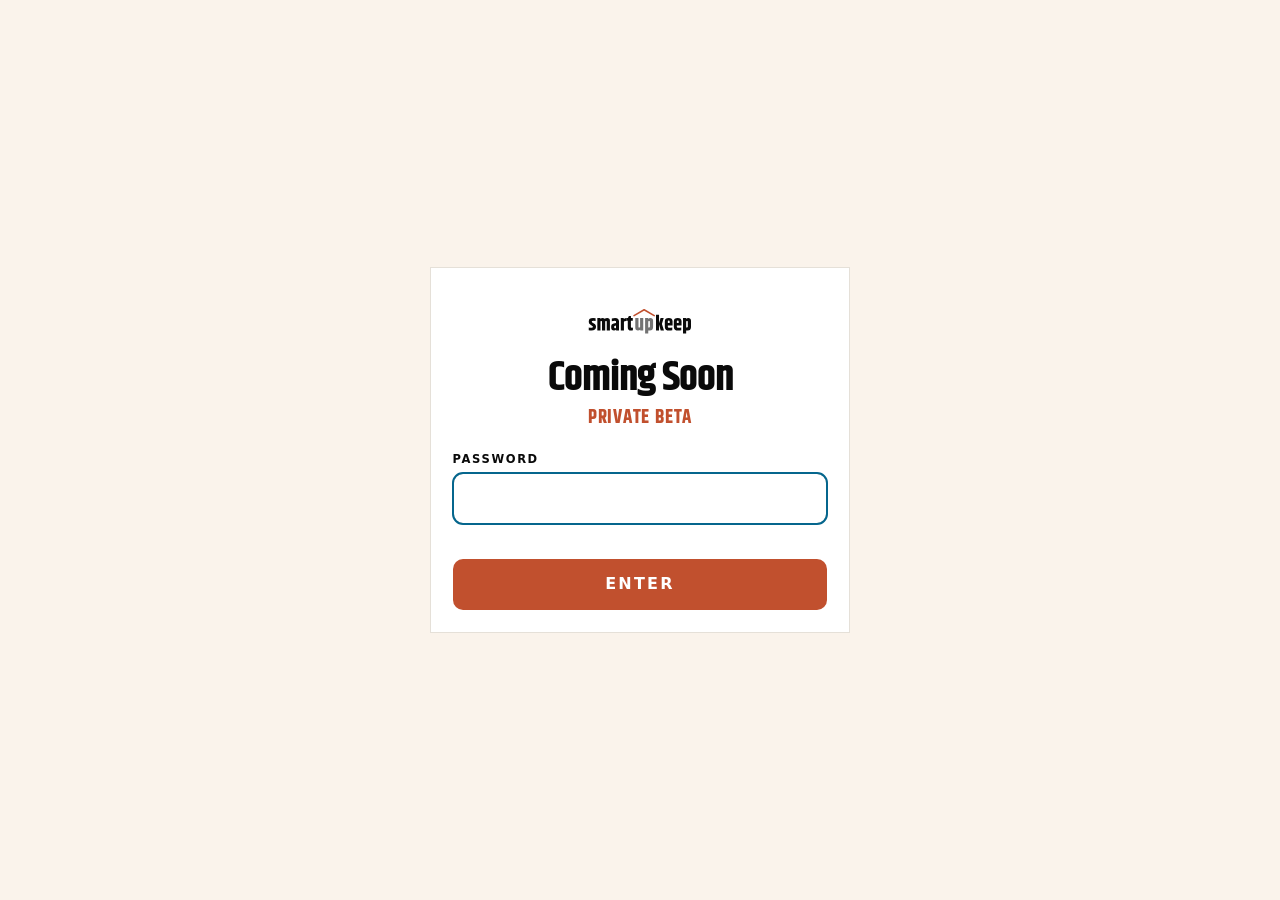
==== faq/index.html @ 94b96598 "Home v2: bigger logo and hero thumb, search removed (future My Home), Welcome Offer pill on selected" ====
<!doctype html>
<html lang="en"><head><link rel="apple-touch-icon" href="../apple-touch-icon.png?v=1"><link rel="icon" type="image/png" sizes="192x192" href="../icon-192.png?v=1"><link rel="manifest" href="../manifest.webmanifest?v=1"><meta name="apple-mobile-web-app-title" content="Upkeep"><meta name="apple-mobile-web-app-capable" content="yes"><meta name="mobile-web-app-capable" content="yes"><meta name="apple-mobile-web-app-status-bar-style" content="default"><meta name="theme-color" content="#FFFFFF"><meta charset="utf-8">
<script src="../pricing-config.js?v=c21"></script><script src="../gate.js?v=gate7"></script>
<noscript><style>body>*{display:none!important}</style></noscript>
<meta name="viewport" content="width=device-width, initial-scale=1, viewport-fit=cover">
<meta name="robots" content="noindex,nofollow">
<title>Review Build · FAQ · Smart Upkeep</title>
<link href="https://fonts.googleapis.com/css2?family=Hind:wght@400;500;600&family=Khand:wght@600;700&display=swap" rel="stylesheet">
<link rel="stylesheet" href="../assets/brand-tokens.css?v=v2b"><link rel="stylesheet" href="../styles.css?v=h2">
<script type="application/ld+json">{"@context": "https://schema.org", "@type": "FAQPage", "mainEntity": [{"@type": "Question", "name": "How Often Should I Change My Furnace Filter?", "acceptedAnswer": {"@type": "Answer", "text": "Every 1 to 3 months for standard 1-inch filters, more often with pets. Most homes go far longer, which strains the blower and raises energy bills. Every plan includes Furnace Filters changed at each visit."}}, {"@type": "Question", "name": "How Often Does a Furnace Need a Tune-Up?", "acceptedAnswer": {"@type": "Answer", "text": "Once a year, ideally in the fall before heating season. Every plan includes a fall furnace tune-up for every furnace."}}, {"@type": "Question", "name": "How Often Should My AC Be Serviced?", "acceptedAnswer": {"@type": "Answer", "text": "Once a year in spring, before the first hot week. Every plan includes a spring AC tune-up for every AC unit."}}, {"@type": "Question", "name": "Is Skipped Maintenance Really That Costly?", "acceptedAnswer": {"@type": "Answer", "text": "Often, yes. A clogged filter, a blocked dryer vent or an overflowing gutter can turn a small fix into a repair or a denied warranty claim. A plan keeps a dated record of every visit."}}, {"@type": "Question", "name": "How Often Should Smoke Detector Batteries Be Changed?", "acceptedAnswer": {"@type": "Answer", "text": "Test monthly and replace batteries at least once a year, unless the unit has a sealed 10-year battery. Every plan tests smoke and CO detectors at each visit."}}, {"@type": "Question", "name": "When Should Smoke and CO Detectors Be Replaced?", "acceptedAnswer": {"@type": "Answer", "text": "Smoke alarms at 10 years. CO alarms typically at 5 to 7 years, depending on the model; check the date on the back. We flag expired units during visits."}}, {"@type": "Question", "name": "How Risky Is a Clogged Dryer Vent?", "acceptedAnswer": {"@type": "Answer", "text": "Lint buildup is a leading cause of home dryer fires, and a clogged vent also makes drying slower. Clean it at least once a year. Every plan includes dryer vent cleaning."}}, {"@type": "Question", "name": "How Often Should Gutters Be Cleaned?", "acceptedAnswer": {"@type": "Answer", "text": "At least twice a year, spring and fall, and more under heavy trees. Plus and Complete include gutter and downspout cleaning, spring and fall."}}, {"@type": "Question", "name": "Should I Flush My Water Heater?", "acceptedAnswer": {"@type": "Answer", "text": "Yes, about once a year, to clear sediment that shortens tank life. Tankless units need descaling. Every plan includes a water heater flush or tankless descale."}}, {"@type": "Question", "name": "How Often Should I Test My Sump Pump?", "acceptedAnswer": {"@type": "Answer", "text": "Every few months and before spring thaw: pour water into the pit and make sure it starts and drains. Plus and Complete service your sump pump."}}, {"@type": "Question", "name": "How Do I Prep My Home for a Michigan Winter?", "acceptedAnswer": {"@type": "Answer", "text": "Tune the furnace, clean gutters, shut off and drain outside spigots, blow out irrigation and check weatherstripping. Plus covers pre-winter weatherproofing; Complete adds ice dam watch."}}, {"@type": "Question", "name": "What Is the Mold and Moisture Scan?", "acceptedAnswer": {"@type": "Answer", "text": "A pinless moisture meter and thermal camera check under bathrooms, windows, basement walls and sinks. It checks for moisture and signs of mold, and flags damp spots where mold can grow. It is not a lab mold test. Readings and photos go to your Home Record. It's in every plan."}}, {"@type": "Question", "name": "What Is Included in Each Plan?", "acceptedAnswer": {"@type": "Answer", "text": "Essentials: 2 visits a year with furnace and AC tune-ups. Plus: 4 visits plus gutters and extras. Complete: 12 visits plus a roof inspection. See What's Included on the home page."}}, {"@type": "Question", "name": "How Many Visits Do I Get?", "acceptedAnswer": {"@type": "Answer", "text": "Visits Per Year: Essentials 2, Plus 4, Complete 12."}}, {"@type": "Question", "name": "What Does a Plan Cost?", "acceptedAnswer": {"@type": "Answer", "text": "Essentials from $99/Mo, Plus from $164/Mo, Complete from $312/Mo. Your price depends on home size and equipment; get your price in 7 quick questions."}}, {"@type": "Question", "name": "Do I Need to Send Photos?", "acceptedAnswer": {"@type": "Answer", "text": "No. Photos are optional. They help us lock your price before the first visit."}}, {"@type": "Question", "name": "How Does Shop \u00c0 La Carte Work?", "acceptedAnswer": {"@type": "Answer", "text": "Pick one-time services such as window washing or a chimney sweep, see the price and request a booking. No membership needed."}}, {"@type": "Question", "name": "Where Do You Work?", "acceptedAnswer": {"@type": "Answer", "text": "Metro Detroit: Wayne, Oakland and Macomb counties."}}, {"@type": "Question", "name": "How Are Techs Vetted?", "acceptedAnswer": {"@type": "Answer", "text": "Licensed work is done by licensed partners whose state license you can check, and every tech is insured and background-checked yearly."}}, {"@type": "Question", "name": "What Will I Get After a Visit?", "acceptedAnswer": {"@type": "Answer", "text": "A written report after every visit, saved to your Home Record, plus a Maintenance Proof Pack for warranty claims."}}, {"@type": "Question", "name": "Can I Cancel?", "acceptedAnswer": {"@type": "Answer", "text": "Yes, anytime, with no fee. Your refund is what you prepaid minus the itemized services already completed. Free months have no refund value. Free months are added at the end of your term and apply once you complete it. Cancel early and unused free months are forfeited."}}, {"@type": "Question", "name": "Can I Pause My Plan?", "acceptedAnswer": {"@type": "Answer", "text": "Pause terms are still being finalized. For now, contact us and we can reschedule your next visit."}}, {"@type": "Question", "name": "What Happens If I Move?", "acceptedAnswer": {"@type": "Answer", "text": "Your Home Record transfers when you sell, and you can gift the buyers 3 months free."}}, {"@type": "Question", "name": "Is There a Cancellation Right in Michigan?", "acceptedAnswer": {"@type": "Answer", "text": "Yes. Home solicitation sales carry a 3-day right to cancel, shown in your agreement."}}]}</script>
<style>
body.faqp{background:#fff;margin:0}
.fh{display:flex;align-items:center;justify-content:space-between;padding:.6rem .85rem;max-width:860px;margin:0 auto}
.fh img{height:34px}
.fm{max-width:860px;margin:0 auto;padding:0 .85rem 2rem}
.fm h1{font-family:var(--mw-font-heading);font-size:1.7rem;margin:.2rem 0 .5rem}
.fs{border:1px solid var(--mw-border);margin-top:-1px}
.fs>summary{display:flex;align-items:center;gap:.6rem;padding:.55rem .7rem;cursor:pointer;font:700 1.08rem var(--mw-font-heading);list-style:none}
.fs>summary::-webkit-details-marker,.fq>summary::-webkit-details-marker{display:none}
.fs>summary::after,.fq>summary::after{content:"+";margin-left:auto;font-weight:600}
.fs[open]>summary::after,.fq[open]>summary::after{content:"\2212"}
.fs .su-ico{width:30px;height:30px}
.fq{border-top:1px solid var(--mw-border);padding:0 .7rem}
.fq>summary{display:flex;gap:.5rem;padding:.5rem 0;cursor:pointer;font-weight:600;list-style:none;font-size:.95rem}
.fq p{margin:0 0 .55rem;font-size:.92rem;line-height:1.4}
.fcta{display:flex;gap:.5rem;margin-top:.9rem} .fcta .btn{flex:1}
</style></head>
<body class="faqp"><header class="fh"><a href="../" class="mw-hover" aria-label="Smart Upkeep home"><img src="../assets/A-roof-chevron.svg?v=c6" alt="Smart Upkeep"></a></header>
<main class="fm"><a class="back-pill mw-hover" href="../"><svg viewBox="0 0 24 24" width="18" height="18" aria-hidden="true"><path d="M15 5l-7 7 7 7" fill="none" stroke="#C1502E" stroke-width="3" stroke-linecap="round" stroke-linejoin="round"/></svg>Back</a> <a class="home-pill mw-hover" href="../#home" aria-label="Home" style="display:inline-flex;align-items:center;justify-content:center;gap:5px;min-height:44px;min-width:44px;padding:0 12px;border:1px solid #d9d9d9;border-radius:999px;background:#fff;color:#171717;text-decoration:none;font:600 14px/1 sans-serif;white-space:nowrap;flex:none"><svg viewBox="0 0 24 24" width="20" height="20" aria-hidden="true"><path d="M3.5 11.2 12 4l8.5 7.2M6 9.6V20h12V9.6" fill="none" stroke="#0a0a0a" stroke-width="2.2" stroke-linecap="round" stroke-linejoin="round"/><path d="M10 20v-5.2h4V20" fill="none" stroke="#C1502E" stroke-width="2.2" stroke-linejoin="round"/></svg><span>Home</span></a><h1>Frequently Asked Questions</h1>
<details class="fs" open><summary><span class="ico" data-ico="furnace"></span><span>Heating, Cooling and Furnace Filters</span></summary><details class="fq"><summary>How Often Should I Change My Furnace Filter?</summary><p>Every 1 to 3 months for standard 1-inch filters, more often with pets. Most homes go far longer, which strains the blower and raises energy bills. Every plan includes Furnace Filters changed at each visit.</p></details><details class="fq"><summary>How Often Does a Furnace Need a Tune-Up?</summary><p>Once a year, ideally in the fall before heating season. Every plan includes a fall furnace tune-up for every furnace.</p></details><details class="fq"><summary>How Often Should My AC Be Serviced?</summary><p>Once a year in spring, before the first hot week. Every plan includes a spring AC tune-up for every AC unit.</p></details><details class="fq"><summary>Is Skipped Maintenance Really That Costly?</summary><p>Often, yes. A clogged filter, a blocked dryer vent or an overflowing gutter can turn a small fix into a repair or a denied warranty claim. A plan keeps a dated record of every visit.</p></details></details><details class="fs"><summary><span class="ico" data-ico="detector"></span><span>Safety Checks</span></summary><details class="fq"><summary>How Often Should Smoke Detector Batteries Be Changed?</summary><p>Test monthly and replace batteries at least once a year, unless the unit has a sealed 10-year battery. Every plan tests smoke and CO detectors at each visit.</p></details><details class="fq"><summary>When Should Smoke and CO Detectors Be Replaced?</summary><p>Smoke alarms at 10 years. CO alarms typically at 5 to 7 years, depending on the model; check the date on the back. We flag expired units during visits.</p></details><details class="fq"><summary>How Risky Is a Clogged Dryer Vent?</summary><p>Lint buildup is a leading cause of home dryer fires, and a clogged vent also makes drying slower. Clean it at least once a year. Every plan includes dryer vent cleaning.</p></details></details><details class="fs"><summary><span class="ico" data-ico="gutter"></span><span>Water, Gutters and Michigan Winters</span></summary><details class="fq"><summary>How Often Should Gutters Be Cleaned?</summary><p>At least twice a year, spring and fall, and more under heavy trees. Plus and Complete include gutter and downspout cleaning, spring and fall.</p></details><details class="fq"><summary>Should I Flush My Water Heater?</summary><p>Yes, about once a year, to clear sediment that shortens tank life. Tankless units need descaling. Every plan includes a water heater flush or tankless descale.</p></details><details class="fq"><summary>How Often Should I Test My Sump Pump?</summary><p>Every few months and before spring thaw: pour water into the pit and make sure it starts and drains. Plus and Complete service your sump pump.</p></details><details class="fq"><summary>How Do I Prep My Home for a Michigan Winter?</summary><p>Tune the furnace, clean gutters, shut off and drain outside spigots, blow out irrigation and check weatherstripping. Plus covers pre-winter weatherproofing; Complete adds ice dam watch.</p></details><details class="fq"><summary>What Is the Mold and Moisture Scan?</summary><p>A pinless moisture meter and thermal camera check under bathrooms, windows, basement walls and sinks. It checks for moisture and signs of mold, and flags damp spots where mold can grow. It is not a lab mold test. Readings and photos go to your Home Record. It&#x27;s in every plan.</p></details></details><details class="fs"><summary><span class="ico" data-ico="clipboard"></span><span>Plans and Visits</span></summary><details class="fq"><summary>What Is Included in Each Plan?</summary><p>Essentials: 2 visits a year with furnace and AC tune-ups. Plus: 4 visits plus gutters and extras. Complete: 12 visits plus a roof inspection. See What&#x27;s Included on the home page.</p></details><details class="fq"><summary>How Many Visits Do I Get?</summary><p>Visits Per Year: Essentials 2, Plus 4, Complete 12.</p></details><details class="fq"><summary>What Does a Plan Cost?</summary><p>Essentials from $99/Mo, Plus from $164/Mo, Complete from $312/Mo. Your price depends on home size and equipment; get your price in 7 quick questions.</p></details><details class="fq"><summary>Do I Need to Send Photos?</summary><p>No. Photos are optional. They help us lock your price before the first visit.</p></details><details class="fq"><summary>How Does Shop À La Carte Work?</summary><p>Pick one-time services such as window washing or a chimney sweep, see the price and request a booking. No membership needed.</p></details></details><details class="fs"><summary><span class="ico" data-ico="shield"></span><span>Our Techs and Service Area</span></summary><details class="fq"><summary>Where Do You Work?</summary><p>Metro Detroit: Wayne, Oakland and Macomb counties.</p></details><details class="fq"><summary>How Are Techs Vetted?</summary><p>Licensed work is done by licensed partners whose state license you can check, and every tech is insured and background-checked yearly.</p></details><details class="fq"><summary>What Will I Get After a Visit?</summary><p>A written report after every visit, saved to your Home Record, plus a Maintenance Proof Pack for warranty claims.</p></details></details><details class="fs"><summary><span class="ico" data-ico="refund"></span><span>Billing, Cancel and Moving</span></summary><details class="fq"><summary>Can I Cancel?</summary><p>Yes, anytime, with no fee. Your refund is what you prepaid minus the itemized services already completed. Free months have no refund value. Free months are added at the end of your term and apply once you complete it. Cancel early and unused free months are forfeited.</p></details><details class="fq"><summary>Can I Pause My Plan?</summary><p>Pause terms are still being finalized. For now, contact us and we can reschedule your next visit.</p></details><details class="fq"><summary>What Happens If I Move?</summary><p>Your Home Record transfers when you sell, and you can gift the buyers 3 months free.</p></details><details class="fq"><summary>Is There a Cancellation Right in Michigan?</summary><p>Yes. Home solicitation sales carry a 3-day right to cancel, shown in your agreement.</p></details></details>
<div class="fcta"><a class="btn btn-primary btn-big mw-hover" href="../#start">Get Started</a></div>
</main>
<script src="../icons.js?v=c7"></script>
<script>document.querySelectorAll("[data-ico]").forEach(function(e){e.outerHTML=window.SUIcon(e.getAttribute("data-ico"),"sm")});var gl=document.querySelector("#prelaunchGate .prelaunch-logo");if(gl)gl.src="../assets/A-roof-chevron.svg?v=c6";</script>
<script src="../ptr.js" defer></script>
</body></html>
---- assets/brand-tokens.css ----
/* Smart Upkeep brand tokens (V.2: Deck 4 pure white base, one small accent per screen) — Style Swipe rebrand (Oct 12 2026)
   Tags: clear, system-like, warm, lively, multi-accent, visual, guided, easy.
   Light mode only. Micro-dose accents on white/cream — never full-color blocks. */
:root {
  --mw-background: #ffffff;
  --mw-cream: #F7F7F7;
  --mw-cream-sel: #F0F0F0;
  --mw-open: #ffffff;
  --mw-foreground: #0a0a0a;
  --mw-muted-text: #525252;

  --mw-terracotta: #C1502E;
  --mw-terracotta-deep: #A8431F;
  --mw-lagoon: #05668D;
  --mw-lagoon-tint: #00A6A6;
  --mw-jungle: #0B6E4F;
  --mw-saffron: #D4A017;

  --mw-primary: var(--mw-terracotta);
  --mw-primary-foreground: #ffffff;
  --mw-secondary: var(--mw-cream);
  --mw-accent: var(--mw-lagoon);
  --mw-success: var(--mw-jungle);
  --mw-border: #e5e5e5;
  --mw-dark-surface: #0a0a0a;

  --mw-font-heading: "Khand", sans-serif;
  --mw-font-body: "Hind", system-ui, sans-serif;
  --mw-radius: 0.625rem;
  --mw-tracking-label: 0.1em;
  --mw-ease: cubic-bezier(.2,.8,.2,1);
  --mw-dur: 180ms;
  color-scheme: light;
}
.mw-hover { transition: transform var(--mw-dur) var(--mw-ease), box-shadow var(--mw-dur) var(--mw-ease), background-color var(--mw-dur) var(--mw-ease), border-color var(--mw-dur) var(--mw-ease), color var(--mw-dur) var(--mw-ease); }
.mw-hover:hover, .mw-hover:focus-visible { transform: translateY(-1px) scale(1.03); box-shadow: 0 6px 18px rgba(10,10,10,.12); }
.mw-hover:active { transform: scale(.98); }
@media (prefers-reduced-motion: reduce) { .mw-hover, .mw-hover:hover { transition: none; transform: none; } }
---- styles.css ----
*{box-sizing:border-box}
html{-webkit-text-size-adjust:100%}
body{margin:0;background:#fff;color:var(--mw-foreground);font-family:var(--mw-font-body);font-size:17px;line-height:1.55;overflow-x:hidden}
img,video,canvas{max-width:100%}
h1,h2,h3{font-family:var(--mw-font-heading);font-weight:700;line-height:1.08;letter-spacing:-.01em;margin:0 0 .5rem}
h1{font-size:clamp(2.1rem,7vw,3.4rem)} h2{font-size:clamp(1.6rem,5vw,2.3rem)} h3{font-size:1.35rem}
p{margin:0 0 1rem}
a{color:inherit}
.topbar{position:sticky;top:0;z-index:20;display:flex;align-items:center;justify-content:space-between;gap:.75rem;padding:.5rem 1rem;background:rgba(255,255,255,.96);border-bottom:1px solid var(--mw-border)}
.brand{display:block;border-radius:8px}.brand img{height:44px;width:auto;display:block}
.tag{font-size:.7rem;text-transform:uppercase;letter-spacing:var(--mw-tracking-label);border:1px solid var(--mw-border);background:var(--mw-secondary);padding:.25rem .55rem;border-radius:999px;color:#525252;white-space:nowrap}
main{max-width:760px;margin:0 auto;padding:1.25rem 1.1rem 2rem;outline:none}
main.wide{max-width:1100px}
.btn{display:inline-flex;align-items:center;justify-content:center;gap:.5rem;min-height:48px;padding:.85rem 1.6rem;font-family:var(--mw-font-body);font-weight:600;font-size:.88rem;text-transform:uppercase;letter-spacing:var(--mw-tracking-label);border:2px solid var(--mw-primary);border-radius:0;cursor:pointer;text-decoration:none;background:transparent;color:var(--mw-primary)}
.btn-primary{background:var(--mw-terracotta);color:#fff;border-color:var(--mw-terracotta)}
.btn-primary:hover{background:var(--mw-terracotta-deep);border-color:var(--mw-terracotta-deep)}
.btn-outline:hover{background:var(--mw-secondary)}
.btn-big{width:100%;min-height:62px;font-size:1.05rem}
.btn[disabled]{opacity:.45;cursor:not-allowed;transform:none!important;box-shadow:none!important}
.btn-row{display:flex;flex-wrap:wrap;gap:.75rem;margin-top:1.25rem}
.btn-row .btn{flex:1 1 220px}
.link{background:none;border:0;padding:.4rem 0;font:inherit;font-size:.85rem;text-transform:uppercase;letter-spacing:var(--mw-tracking-label);font-weight:600;border-bottom:1px solid rgba(168,67,31,.45);cursor:pointer;min-height:44px;color:var(--mw-terracotta-deep)}
.link:hover{border-bottom-color:var(--mw-terracotta-deep);color:var(--mw-terracotta)}
.back{display:inline-flex;align-items:center;gap:.35rem;margin-bottom:.75rem}
.eyebrow{font-size:.78rem;text-transform:uppercase;letter-spacing:var(--mw-tracking-label);color:var(--mw-muted-text);font-weight:600;margin-bottom:.35rem}
.muted{color:var(--mw-muted-text)} .small{font-size:.88rem}
.card{border:1px solid var(--mw-border);border-radius:.85rem;padding:1.15rem;background:#fff;box-shadow:0 1px 3px rgba(10,10,10,.05)}
.stack>*+*{margin-top:1rem}
.hero{padding:1rem 0 .5rem}
.hero .lead{font-size:1.12rem;color:#262626}
.lines{display:grid;gap:.75rem;margin:1.25rem 0}
.line{display:flex;gap:.8rem;align-items:flex-start}
.line .ico{flex:0 0 38px;height:38px;border-radius:50%;background:var(--mw-secondary);display:grid;place-items:center;font-size:1.05rem}
.line h3{font-size:1.25rem;margin:0}
.watch{margin:.25rem 0 1rem}
details.acc{border:1px solid var(--mw-border);border-radius:.75rem;margin-top:.6rem;background:#fff}
details.acc summary{list-style:none;cursor:pointer;padding:1rem 1.1rem;font-family:var(--mw-font-heading);font-weight:700;font-size:1.25rem;display:flex;justify-content:space-between;align-items:center;min-height:48px}
details.acc summary::-webkit-details-marker{display:none}
details.acc summary::after{content:"+";font-size:1.5rem;transition:transform .18s}
details.acc[open] summary::after{transform:rotate(45deg)}
details.acc .acc-body{padding:0 1.1rem 1rem}
details:not([open])>.acc-body,details:not([open])>.warn-body,details:not([open])>.hm-offer-body{display:none}
.warn-drop>summary{list-style:none;cursor:pointer;min-height:44px;display:flex;align-items:center}
.warn-drop>summary::-webkit-details-marker{display:none}
.mi-draft{margin-top:.5rem;border:0}
.mi-draft>summary{font:600 .78rem var(--mw-font-body);text-transform:uppercase;letter-spacing:.08em;color:#5c4a00;border:1px solid #e8d48a;background:#fff;padding:.25rem .6rem;min-height:44px}
.mi-draft .warn-body{padding:.45rem 0 0}
.steps{display:grid;gap:.75rem;margin:1rem 0 1.25rem;padding:0;list-style:none}
.steps li{display:flex;gap:1rem;align-items:center}
.num{flex:0 0 46px;height:46px;border:2px solid var(--mw-primary);display:grid;place-items:center;font-family:var(--mw-font-heading);font-weight:700;font-size:1.4rem}
.progress{height:8px;background:var(--mw-secondary);border-radius:99px;overflow:hidden;margin:.25rem 0 1.25rem}
.progress>div{height:100%;background:var(--mw-lagoon);transition:width .25s}
.opts{display:grid;gap:.6rem;grid-template-columns:1fr}
@media(min-width:600px){.opts.two{grid-template-columns:1fr 1fr}}
.opt{display:flex;align-items:center;gap:.75rem;width:100%;min-height:56px;padding:.8rem 1rem;border:1.5px solid var(--mw-border);border-radius:.75rem;background:#fff;font:inherit;font-size:1.02rem;text-align:left;cursor:pointer;color:inherit}
.opt:hover{border-color:#a3a3a3}
.opt.sel{border-color:var(--mw-primary);background:var(--mw-secondary);box-shadow:inset 0 0 0 1px var(--mw-primary)}
.opt .chk{flex:0 0 22px;height:22px;border:2px solid #a3a3a3;border-radius:5px;display:grid;place-items:center;font-size:.8rem}
.opt.sel .chk{background:var(--mw-jungle);border-color:var(--mw-jungle);color:#fff}
.opt.unsure{border-style:dashed;color:#404040}
label.fl{display:block;font-weight:600;font-size:.9rem;margin:.9rem 0 .3rem}
input[type=text],input[type=email],input[type=tel],input[type=date],select,textarea{width:100%;min-height:50px;padding:.7rem .85rem;border:1.5px solid var(--mw-border);border-radius:.6rem;font:inherit;background:#fff;color:inherit}
input:focus,select:focus,textarea:focus{outline:2px solid var(--mw-primary);outline-offset:1px}
.err{color:#b91c1c;font-size:.9rem;min-height:1.2em;margin-top:.4rem}
.sub-q{margin-top:1rem}
.photos{display:grid;gap:.9rem;grid-template-columns:1fr}
@media(min-width:700px){.photos{grid-template-columns:1fr 1fr}}
.pcard h3{margin-bottom:.2rem}
.pcard .prev{display:flex;flex-wrap:wrap;gap:.4rem;margin-top:.6rem}
.pcard .prev img{width:76px;height:76px;object-fit:cover;border-radius:.5rem;border:1px solid var(--mw-border)}
.pcard input[type=file]{display:none}
.done-badge{display:inline-block;font-size:.75rem;text-transform:uppercase;letter-spacing:.08em;background:transparent;border:1px solid var(--mw-jungle);color:var(--mw-jungle);padding:.15rem .5rem;border-radius:99px;margin-left:.4rem;font-weight:700}
.notice{border:1.5px solid #d4d4d4;border-left:5px solid var(--mw-lagoon);background:#fafafa;border-radius:.6rem;padding:.9rem 1rem;font-size:.95rem}
.tiers{display:grid;gap:1rem;grid-template-columns:1fr;margin:1rem 0}
@media(min-width:760px){.tiers{grid-template-columns:1fr 1fr}}
@media(min-width:1100px){.tiers{grid-template-columns:1fr 1fr 1fr}}
.tier{position:relative;display:flex;flex-direction:column;cursor:pointer;border-width:1.5px}
.tier.sel{border-color:var(--mw-primary);box-shadow:0 0 0 2px var(--mw-primary)}
.tier .ribbon{position:absolute;top:-12px;left:1rem;background:var(--mw-saffron);color:#0a0a0a;font-size:.7rem;letter-spacing:.1em;text-transform:uppercase;padding:.2rem .6rem;font-weight:700}
.price{font-family:var(--mw-font-heading);font-weight:700;font-size:2.6rem;line-height:1}
.price small{font-size:1.1rem;color:var(--mw-muted-text)}
.price-bill{font-size:.85rem;color:var(--mw-muted-text);margin:.35rem 0 .55rem;line-height:1.35}
.opt .price{font-size:1.85rem;letter-spacing:-.5px;margin:.3rem 0 .1rem}
.opt .price small{font-size:.95rem}
.opt .price-bill{margin:.1rem 0 0}
.summary-price .price{margin-top:.15rem}
.tier ul,.feat{padding-left:1.15rem;margin:.75rem 0 1rem}.tier li{margin:.2rem 0}
.tier .btn{margin-top:auto}
.summary{display:grid;gap:.4rem}.summary div{display:flex;justify-content:space-between;gap:1rem;border-bottom:1px solid var(--mw-border);padding:.35rem 0}
.summary div span:last-child{text-align:right;font-weight:600}
.legal{max-height:240px;overflow-y:auto;border:1px solid var(--mw-border);border-radius:.6rem;padding:1rem;background:#fafafa;font-size:.9rem}
.legal h4{margin:.6rem 0 .3rem;font-family:var(--mw-font-heading);font-size:1.1rem}
.draft{display:inline-block;background:#ffffff;border:1px solid #e8d48a;color:#5c4a00;font-size:.75rem;text-transform:uppercase;letter-spacing:.08em;padding:.15rem .5rem;border-radius:4px;margin-bottom:.5rem}
.checkrow{display:flex;gap:.7rem;align-items:flex-start;margin:.8rem 0;min-height:44px;cursor:pointer}
.checkrow input{width:24px;height:24px;flex:0 0 24px;margin-top:2px;accent-color:var(--mw-jungle)}
.sig-tabs{display:flex;gap:.5rem;margin:.4rem 0}
.sig-tabs button{flex:1}
.sigpad{width:100%;height:150px;border:1.5px dashed #a3a3a3;border-radius:.6rem;background:#fff;touch-action:none;display:block}
.typed-sig{font-family:"Brush Script MT","Segoe Script",cursive;font-size:1.6rem}
.paybox{opacity:.75}
.paybox .demo{font-weight:600;font-size:.9rem;background:var(--mw-secondary);border:1px solid var(--mw-border);padding:.6rem .8rem;border-radius:.5rem;margin-bottom:.5rem}
.paybox input{background:#f5f5f5;cursor:not-allowed}
.grid2{display:grid;gap:0 .75rem;grid-template-columns:1fr}
@media(min-width:600px){.grid2{grid-template-columns:1fr 1fr}}
.foot{text-align:center;padding:1rem 1rem 6.5rem;font-size:.85rem;color:var(--mw-muted-text);border-top:1px solid var(--mw-border)}
.foot a{color:var(--mw-muted-text);text-decoration:none;border-bottom:1px solid rgba(115,115,115,.4);display:inline-block;padding:.2rem 0}
.foot a:hover{color:#0a0a0a}
.sharebar{position:fixed;left:0;right:0;bottom:0;z-index:30;display:flex;justify-content:center;align-items:center;gap:.75rem;padding:.6rem 1rem calc(.6rem + env(safe-area-inset-bottom));background:rgba(255,255,255,.96);border-top:1px solid var(--mw-border)}
.sharebar .btn{min-width:160px;background:#fff}
.share-msg{font-size:.85rem;color:#525252}
.modal{position:fixed;inset:0;z-index:100;background:rgba(245,245,245,.94);display:flex;align-items:center;justify-content:center;padding:1rem}
.modal[hidden]{display:none}
.modal-inner{position:relative;width:min(960px,100%);background:#fff;border:1px solid var(--mw-border);border-radius:1rem;padding:.75rem;box-shadow:0 20px 60px rgba(10,10,10,.18)}
.modal video{display:block;width:100%;max-height:72vh;border-radius:.6rem;background:#f5f5f5;object-fit:contain}
.modal-x{position:absolute;top:-14px;right:-10px;width:48px;height:48px;border-radius:50%;border:2px solid var(--mw-primary);background:#fff;font-size:1.7rem;line-height:1;cursor:pointer;z-index:2;color:#0a0a0a}
.modal-actions{display:flex;gap:.6rem;margin-top:.75rem}.modal-actions .btn{flex:1}
@media(max-width:600px){.modal-inner{width:min(420px,100%)}.modal video{max-height:68vh}.modal-x{right:-4px}}
.check-big{width:72px;height:72px;border-radius:50%;border:3px solid var(--mw-jungle);color:var(--mw-jungle);display:grid;place-items:center;font-size:2.2rem;margin:.5rem 0 1rem}
.hide{display:none!important}
.modal-inner.portrait{width:min(460px,100%,calc(68vh * .5625 + 26px))}
.modal-inner.portrait video{max-height:68vh}

/* ===== Micro-dose color skin (Oct 12 2026): cream base, terracotta / lagoon / jungle accents ===== */
:root{
  --hg-ink:#0a0a0a;
  --hg-navy:#171717;
  --hg-mute:#525252;
  --hg-line:#e5e0d8;
  --hg-bg:#ffffff;
  --hg-soft:var(--mw-cream);
  --hg-cream:var(--mw-cream);
  --hg-cream-sel:#F0F0F0;
  --hg-open:#ffffff;
  --hg-accent:var(--mw-terracotta);
  --hg-ease:cubic-bezier(.2,.8,.2,1);
  color-scheme:light;
}
body{background:var(--hg-bg);color:var(--hg-ink);font-size:16px;-webkit-font-smoothing:antialiased}
.topbar{background:rgba(255,255,255,.96);backdrop-filter:blur(10px);-webkit-backdrop-filter:blur(10px);border-bottom:1px solid var(--hg-line);padding:calc(.45rem + env(safe-area-inset-top)) 1rem .45rem}
.brand{border-radius:0}.brand img{height:40px}
.tag{border-radius:0;background:#fff;border:1px solid var(--mw-lagoon);color:var(--mw-lagoon);font-weight:700;font-size:.66rem;letter-spacing:.12em}
main{padding:0 1rem 2rem}
h1{font-size:clamp(2.2rem,7vw,3rem);letter-spacing:-1px;line-height:1}
h2{letter-spacing:-.8px;line-height:1.05}
h3{letter-spacing:-.1px;line-height:1.15}
.eyebrow{font-weight:700;font-size:.7rem;letter-spacing:.2em;color:var(--mw-lagoon)}
.rule{width:36px;height:2px;background:var(--mw-terracotta);margin:.7rem 0 .8rem}
main>.eyebrow:first-of-type,main>.back+.eyebrow,main>.back+.progress+.eyebrow{margin-top:.25rem}
/* Cream hero band, full bleed — warm cream only, no big color blocks */
.hero{background:var(--hg-cream);border-bottom:1px solid var(--hg-line);margin:0 calc(50% - 50vw);padding:2rem calc(50vw - 50% + 0rem) 1.6rem}
.hero>*{max-width:728px;margin-left:auto;margin-right:auto}
.hero .lead{color:var(--hg-mute);font-size:1.05rem}
.back{margin-top:.75rem}
h3.grp{font-family:var(--mw-font-body);font-weight:700;font-size:.75rem;letter-spacing:.16em;text-transform:uppercase;color:var(--hg-ink);margin:1.9rem 0 .7rem;padding-bottom:.45rem;border-bottom:1px solid var(--hg-line)}
.card,.opt,details.acc,.legal,.notice,input[type=text],input[type=email],input[type=tel],input[type=date],select,textarea,.sigpad,.pcard .prev img,.modal-inner,.modal video,.paybox,.addon,.running{border-radius:0}
.card{border:1px solid var(--hg-line);box-shadow:none;background:#fff}
.lines{margin:0 0 1rem;gap:0}
.lines .line{margin-top:-1px;padding:.95rem 1rem}
.line .ico,.tile-ic{flex:0 0 40px;height:40px;border-radius:0;background:#fff;border:1px solid var(--mw-lagoon);color:var(--mw-lagoon);font-size:1.15rem}
.line h3{font-size:1.2rem}
.steps{gap:0}.steps li{margin-top:-1px}
.num{border:1px solid var(--mw-lagoon);color:var(--mw-lagoon);background:#fff;flex-basis:42px;height:42px;font-size:1.3rem}
details.acc{margin-top:-1px;border-color:var(--hg-line)}
details.acc summary{font-size:1.15rem;min-height:54px}
details.acc[open]{background:var(--hg-open)}
details.acc summary::after{content:"";width:9px;height:9px;border-right:2px solid var(--mw-lagoon);border-bottom:2px solid var(--mw-lagoon);transform:rotate(45deg) translateY(-3px);transition:transform .25s var(--hg-ease)}
details.acc[open] summary::after{transform:rotate(225deg) translateY(-1px)}
/* Buttons: terracotta primary, outlined secondary */
.btn{border:1px solid var(--hg-navy);font-weight:700;letter-spacing:.14em;font-size:.8rem;background:#fff;color:var(--hg-navy);min-height:48px}
.btn-primary{background:var(--mw-terracotta);border-color:var(--mw-terracotta);color:#fff}
.btn-primary:hover{background:var(--mw-terracotta-deep);border-color:var(--mw-terracotta-deep);color:#fff}
.btn-outline{background:#fff;border-color:var(--hg-navy);color:var(--hg-navy)}
.btn-outline:hover{background:var(--hg-cream-sel)}
.link{font-weight:700;letter-spacing:.14em;font-size:.76rem;color:var(--mw-terracotta-deep);border-bottom-color:rgba(168,67,31,.45)}
.link:hover{color:var(--mw-terracotta);border-bottom-color:var(--mw-terracotta)}
.foot a{color:var(--mw-terracotta-deep);border-bottom-color:rgba(168,67,31,.4)}
.foot a:hover{color:var(--mw-terracotta)}
/* Answer blocks */
.opt{border:1px solid var(--hg-line);min-height:56px}
.opt:hover{border-color:var(--mw-lagoon)}
.opt.sel{background:var(--hg-cream-sel);border-color:var(--mw-jungle);box-shadow:inset 0 0 0 1px var(--mw-jungle)}
.opt .chk{border-radius:0;border-width:1px;border-color:var(--hg-navy)}
.opt.sel .chk{background:var(--mw-jungle);border-color:var(--mw-jungle);color:#fff}
.opt.unsure{border-style:dashed;border-color:#a3a3a3}
.progress{height:3px;border-radius:0;background:var(--hg-line)}
.progress>div{background:var(--mw-lagoon)}
input[type=text],input[type=email],input[type=tel],input[type=date],select,textarea{border:1px solid #d4d4d4}
input:focus,select:focus,textarea:focus{outline:2px solid var(--mw-lagoon);outline-offset:-1px;border-color:var(--mw-lagoon)}
label.fl,p.fl{font-weight:700;font-size:.72rem;letter-spacing:.14em;text-transform:uppercase}
.notice{border:1px solid var(--hg-line);border-left:3px solid var(--mw-lagoon);background:#fff}
.err{color:var(--mw-terracotta-deep)}
.done-badge,.draft{border-radius:0;font-weight:700}
.done-badge{border:1px solid var(--mw-jungle);color:var(--mw-jungle);background:transparent}
.draft{background:var(--hg-cream-sel);border:1px solid #d4d4d4;color:#3f3a30}
/* Tiers */
.tier{border:1px solid var(--hg-line)}
.tier.sel{border-color:var(--mw-jungle);box-shadow:inset 0 0 0 1px var(--mw-jungle);background:var(--hg-open)}
.tier .ribbon{background:var(--mw-saffron);color:#0a0a0a;font-weight:700}
.price{font-size:2.8rem;letter-spacing:-1px;color:var(--hg-ink)}
.price-bill{color:var(--hg-mute)}
.opt .price{font-size:1.9rem;letter-spacing:-.6px}
.summary div{border-color:var(--hg-line)}
.legal{background:var(--hg-open)}
.check-big{border-radius:0;border:1px solid var(--mw-jungle);color:var(--mw-jungle);background:var(--hg-cream)}
/* Share bar + footer kept */
.sharebar{backdrop-filter:blur(12px);-webkit-backdrop-filter:blur(12px);background:rgba(255,255,255,.96)}
.sharebar .btn{min-width:150px}
.foot{background:#fff;font-size:.8rem}
.modal-x{border-radius:0;border:1px solid var(--hg-navy);background:#fff}
.modal{background:rgba(250,243,235,.94)}
@media(min-width:900px){.hero{padding-top:2.75rem;padding-bottom:2.2rem}.lines{display:grid;grid-template-columns:1fr 1fr;gap:0}.lines .line{margin-left:-1px}}
.hero .rule{margin-left:max(0px,calc(50% - 364px));margin-right:0}

/* Add-ons and detailed pricing */
.addons{margin:1.25rem 0 1.5rem}
.addons h3{font-family:var(--mw-font-heading);font-size:1.5rem;letter-spacing:-.5px;margin:0 0 .35rem}
.addons .lead-sm{color:var(--hg-mute);font-size:.95rem;margin:0 0 1rem}
.addon{display:flex;gap:.85rem;align-items:flex-start;padding:.85rem 1rem;border:1px solid var(--hg-line);background:#fff;margin-top:-1px;cursor:pointer;text-align:left;width:100%;font:inherit;color:inherit;min-height:56px}
.addon:hover{background:var(--hg-cream-sel)}
.addon.sel{background:var(--hg-open);box-shadow:inset 0 0 0 1px var(--mw-jungle)}
.addon .chk{flex:0 0 24px;width:24px;height:24px;border:1px solid var(--hg-navy);display:grid;place-items:center;margin-top:2px;font-size:.85rem}
.addon.sel .chk{background:var(--mw-jungle);border-color:var(--mw-jungle);color:#fff}
.addon .addon-body{flex:1;min-width:0}
.addon strong{display:block;font-size:1.05rem}
.addon .addon-desc{font-size:.9rem;color:var(--hg-mute);margin:.15rem 0}
.addon .addon-price{font-size:.9rem;font-weight:600;margin:0;color:var(--mw-lagoon)}
.addon .addon-price span{font-weight:500;color:var(--hg-mute)}
.running{margin:1rem 0 1.25rem;padding:1rem;border:1px solid var(--hg-line);background:var(--hg-cream)}
.running h3{margin:0 0 .5rem;font-size:1.15rem}
.detail-link{display:inline-block;margin:.15rem 0 .6rem;font-size:.78rem;font-weight:700;letter-spacing:.08em;text-transform:uppercase;background:none;border:0;border-bottom:1px solid rgba(168,67,31,.45);color:var(--mw-terracotta-deep);padding:.35rem 0;cursor:pointer;font-family:inherit;min-height:44px}
.detail-link:hover{color:var(--mw-terracotta);border-bottom-color:var(--mw-terracotta)}
#priceModal .modal-inner{width:min(560px,100%);max-height:min(86vh,720px);overflow:auto;padding:1.1rem 1.15rem 1.25rem;background:#fff}
#priceModal h2{margin:.2rem 0 .35rem;font-size:1.7rem}
#priceModal .bd-list{margin:.75rem 0;padding:0;list-style:none}
#priceModal .bd-list li{display:flex;justify-content:space-between;gap:1rem;padding:.4rem 0;border-bottom:1px solid var(--hg-line);font-size:.95rem}
#priceModal .bd-list li.total{font-weight:700;border-bottom:0;padding-top:.65rem;font-size:1.05rem}
#priceModal .bd-list li.sub{color:var(--hg-mute);font-size:.9rem}
#priceModal .est{display:inline-block;font-size:.68rem;font-weight:700;letter-spacing:.08em;text-transform:uppercase;border:1px solid var(--mw-lagoon);color:var(--mw-lagoon);background:transparent;padding:.1rem .35rem;margin-left:.35rem;vertical-align:middle}
#priceModal .bd-foot{margin-top:.75rem}
#priceModal .eyebrow{color:var(--mw-lagoon)}

/* Essentials + $99 start + a la carte */
.start-at{display:inline-block;margin:.35rem 0 .85rem;padding:.4rem .75rem;border:1px solid var(--mw-lagoon);color:var(--mw-lagoon);font-weight:700;font-size:.78rem;letter-spacing:.12em;text-transform:uppercase;background:#fff}
.hero .start-at{margin-top:.5rem}
.video-start-at{display:block;text-align:center;margin:.65rem 0 .25rem;width:100%}
.floor-note{font-size:.8rem;color:var(--mw-lagoon);font-weight:600;margin:.15rem 0 .35rem}
.alacarte-cta{margin:1.25rem 0;padding:1.15rem;border:1px dashed var(--mw-lagoon);background:var(--mw-cream)}
.alacarte-cta h3{margin:0 0 .35rem}
main.wide{max-width:1200px}
#priceModal .bd-list li span:last-child{white-space:nowrap}

/* Last-minute add-ons + cancellation policy */
.addons.last-minute{margin-top:1.5rem}
.addons.last-minute h3{color:var(--mw-lagoon)}
.lm-due{margin:.5rem 0 0;padding:.55rem .7rem;border:1px solid var(--mw-lagoon);background:#fff;font-size:.92rem}
.cancel-policy{margin:1rem 0;border-left:3px solid var(--mw-lagoon)}
.cancel-policy h3{margin-top:0}
.cancel-link-wrap{margin:.5rem 0 1rem}
.cancel-inline{margin:0 0 1rem}
.cancel-inline .cancel-policy{margin:0}

/* ===== Style Swipe rebrand 2 (Oct 12 2026): guided · visual · multi-accent ===== */
.step-rail{display:flex;align-items:center;justify-content:space-between;gap:.25rem;margin:.75rem 0 1.1rem;padding:.65rem .5rem;background:var(--mw-cream);border:1px solid var(--mw-border)}
.step-dot{flex:1;display:flex;flex-direction:column;align-items:center;gap:.25rem;min-width:0;opacity:.45}
.step-dot.on,.step-dot.done{opacity:1}
.step-ico{width:40px;height:40px;display:grid;place-items:center;border:1px solid var(--mw-lagoon);background:#fff;font-size:1.1rem;min-height:40px}
.step-dot.on .step-ico{border-color:var(--mw-terracotta);background:var(--mw-terracotta);color:#fff}
.step-dot.done .step-ico{border-color:var(--mw-jungle);background:var(--mw-jungle);color:#fff}
.step-lab{font-size:.62rem;font-weight:700;letter-spacing:.1em;text-transform:uppercase;color:var(--mw-muted-text);text-align:center;line-height:1.2}
.step-dot.on .step-lab{color:var(--mw-terracotta)}
.step-dot.done .step-lab{color:var(--mw-jungle)}
.step-join{flex:0 0 12px;height:2px;background:var(--mw-border);margin-bottom:1.1rem}
.step-dot.done + .step-join,.step-dot.on + .step-join{background:var(--mw-lagoon)}
@media(max-width:420px){.step-lab{font-size:.55rem}.step-ico{width:36px;height:36px;font-size:1rem}}

.svc-grid{display:grid;grid-template-columns:1fr 1fr;gap:0;margin:0 0 1.25rem}
@media(min-width:700px){.svc-grid{grid-template-columns:1fr 1fr 1fr}}
.svc-card{display:flex;flex-direction:column;gap:.25rem;padding:.9rem .85rem;margin-top:-1px;margin-left:-1px;min-height:110px}
.svc-card strong{font-family:var(--mw-font-heading);font-size:1.15rem;letter-spacing:-.3px}
.svc-ico{width:40px;height:40px;display:grid;place-items:center;border:1px solid;background:#fff;font-size:1.15rem;margin-bottom:.25rem}

.accent-0{border-color:var(--mw-terracotta)!important;color:var(--mw-terracotta)!important}
.accent-1{border-color:var(--mw-lagoon)!important;color:var(--mw-lagoon)!important}
.accent-2{border-color:var(--mw-saffron)!important;color:#8a6a0a!important;border-color:var(--mw-saffron)!important}
.accent-3{border-color:var(--mw-jungle)!important;color:var(--mw-jungle)!important}
.num.accent-0,.num.accent-1,.num.accent-2,.num.accent-3{background:#fff;font-size:1.25rem;border-width:1px}

.guide-steps .num{display:grid;place-items:center}
h3.grp{display:flex;align-items:center;gap:.5rem}
h3.grp::before{content:"";width:10px;height:10px;background:var(--mw-terracotta);flex:0 0 10px}
h3.grp:nth-of-type(2)::before{background:var(--mw-lagoon)}
h3.grp:nth-of-type(3)::before{background:var(--mw-saffron)}
.addons > h3{position:relative;padding-left:1rem}
.addons > h3::before{content:"";position:absolute;left:0;top:.35em;width:6px;height:1em;background:var(--mw-lagoon)}
.addons.last-minute > h3::before{background:var(--mw-saffron)}
.tier h2{display:flex;align-items:center;gap:.4rem}
.tier[data-tier="silver"] h2::before{content:"";width:8px;height:8px;background:var(--mw-lagoon)}
.tier[data-tier="gold"] h2::before{content:"";width:8px;height:8px;background:var(--mw-saffron)}
.tier[data-tier="platinum"] h2::before{content:"";width:8px;height:8px;background:var(--mw-jungle)}
.progress{height:4px}
.progress>div{background:linear-gradient(90deg,var(--mw-lagoon),var(--mw-lagoon-tint))}
.start-at{border-color:var(--mw-terracotta);color:var(--mw-terracotta)}
.rule{background:var(--mw-terracotta)}
.eyebrow{color:var(--mw-lagoon)}
.running{border-top:3px solid var(--mw-lagoon)}
.alacarte-cta{border-color:var(--mw-saffron);border-style:solid}
.alacarte-cta h3{color:var(--mw-terracotta-deep)}

/* Trust: Tap to Verify + Partner Vetting */
.visit-preview{margin:0 0 1rem}
.visit-preview h3{margin:.2rem 0 .4rem}
.visit-tasks{list-style:none;padding:0;margin:.75rem 0 0}
.visit-tasks li{display:flex;flex-wrap:wrap;gap:.75rem;align-items:center;justify-content:space-between;padding:.75rem 0;border-top:1px solid var(--mw-border)}
.visit-tasks li > div{display:flex;flex-direction:column;gap:.15rem;min-width:0;flex:1}
.task-kind{font-size:.75rem;font-weight:700;letter-spacing:.08em;text-transform:uppercase;color:var(--mw-lagoon)}
.verify-btn{min-height:44px;padding:.55rem .9rem;font-size:.72rem;flex:0 0 auto;text-decoration:none}
.vetting{margin:0 0 1.25rem}
.vet-list{list-style:none;padding:0;margin:.75rem 0 1rem}
.vet-list li{display:flex;gap:.75rem;align-items:flex-start;padding:.65rem 0;border-top:1px solid var(--mw-border)}
.vet-list li > div{display:flex;flex-direction:column;gap:.15rem}
.vet-ico{flex:0 0 28px;width:28px;height:28px;display:grid;place-items:center;border:1px solid;background:#fff;font-size:.85rem;margin-top:2px}
.mi-cancel{margin:1rem 0;border-left-color:var(--mw-terracotta)!important}
.mi-cancel strong{display:block;margin:.35rem 0 .4rem;font-size:1.02rem;text-transform:uppercase;letter-spacing:.02em}

/* Pre-launch password gate */
body.gate-locked > :not(#prelaunchGate){visibility:hidden!important}
.prelaunch-gate{position:fixed;inset:0;z-index:200;background:var(--mw-cream,#ffffff);display:flex;align-items:center;justify-content:center;padding:1.25rem;overflow:auto}
.prelaunch-inner{width:min(420px,100%);background:#fff;border:1px solid var(--mw-border,#e5e0d8);padding:1.75rem 1.35rem 1.4rem;text-align:center}
.prelaunch-logo{height:48px;width:auto;display:block;margin:0 auto .9rem}
.prelaunch-inner h1{margin:.15rem 0 .2rem;font-size:clamp(2rem,7vw,2.6rem)}
.prelaunch-sub{font-family:var(--mw-font-heading);font-weight:700;font-size:1.2rem;color:var(--mw-terracotta,#C1502E);letter-spacing:.04em;margin:0 0 .75rem;text-transform:uppercase}
.prelaunch-form{text-align:left;margin-top:1.1rem}
.prelaunch-form .btn{width:100%;margin-top:.75rem}
.prelaunch-foot{margin:1.1rem 0 0;text-align:center}

/* Welcome offers */
.welcome-offer{margin:1rem 0;border-left:3px solid var(--mw-saffron,#D4A017);background:#fff}
.welcome-offer h3{color:var(--mw-ink,#0a0a0a)}
.offer-list{margin:.4rem 0 .6rem;padding-left:1.1rem}
.offer-list li{margin:.35rem 0}
.offer-terms{margin-top:.85rem}
.price-save{margin:.25rem 0 0;font-size:.9rem;font-weight:600;color:var(--mw-jungle,#0B6E4F)}
.referral-card .ref-code{font-family:var(--mw-font-heading,Khand,sans-serif);font-size:clamp(1.6rem,5vw,2.2rem);font-weight:700;letter-spacing:.06em;margin:.5rem 0;color:var(--mw-lagoon,#05668D);text-align:center}
.referral-card .btn-row{justify-content:center}

/* Tech certification badges */
.tech-card{margin-top:1rem;background:var(--mw-cream)}
.tech-head{display:flex;align-items:center;gap:.75rem;margin-bottom:.4rem}
.tech-avatar{flex:0 0 48px;height:48px;border-radius:50%;background:#fff;border:2px solid var(--mw-lagoon);display:grid;place-items:center;font-family:var(--mw-font-heading);font-weight:700;color:var(--mw-lagoon)}
.cert-grp{margin:.9rem 0 .4rem;font-size:.88rem;font-weight:600;display:flex;align-items:center;gap:.5rem;flex-wrap:wrap}
.cert-tag{font-size:.7rem;text-transform:uppercase;letter-spacing:.08em;padding:.15rem .5rem;border-radius:99px;font-weight:700;border:1px solid}
.tag-verified{color:var(--mw-jungle);border-color:var(--mw-jungle)}
.tag-certified{color:#7a5c00;border-color:var(--mw-saffron);background:#fff}
.tag-licensed{color:var(--mw-lagoon);border-color:var(--mw-lagoon)}
.cert-row{display:flex;flex-wrap:wrap;gap:.45rem}
.cert-badge{display:inline-flex;align-items:center;gap:.35rem;min-height:40px;padding:.4rem .75rem;border:1.5px solid var(--mw-border);border-radius:99px;background:#fff;font:inherit;font-size:.85rem;font-weight:600;color:inherit;cursor:pointer;text-decoration:none;text-align:left}
.cert-ico{font-size:.8rem}
.cert-req .cert-ico{color:var(--mw-jungle)}
.cert-bonus{border-color:var(--mw-saffron)}
.cert-bonus .cert-ico{color:var(--mw-saffron)}
.cert-lic{border-color:var(--mw-lagoon);color:var(--mw-lagoon)}
.cert-badge.on{border-color:var(--mw-terracotta);box-shadow:inset 0 0 0 1px var(--mw-terracotta)}
.cert-explain{margin:.8rem 0 0;padding:.6rem .8rem;background:#fff;border-left:3px solid var(--mw-terracotta);border-radius:.4rem;min-height:2.4em}
.cert-line{margin:.2rem 0 .6rem}

/* ---------- Hand-drawn icon set ---------- */
.su-ico{width:2.6rem;height:2.6rem;flex:none;fill:none;stroke:currentColor;stroke-width:2.1;stroke-linecap:round;stroke-linejoin:round;color:#1f1b17;overflow:visible}
.su-ico .f-t{fill:#C1502E;stroke:#1f1b17}.su-ico .f-l{fill:#05668D;stroke:#1f1b17}.su-ico .f-s{fill:#D4A017;stroke:#1f1b17}.su-ico .f-j{stroke:#0B6E4F}
.su-ico path.f-j:not([fill=none]){fill:none}
.su-ico.sm{width:1.6rem;height:1.6rem;stroke-width:2.4}.su-ico.xs{width:1.25rem;height:1.25rem;stroke-width:2.6}
.anim-flame{transform-origin:24px 34px;animation:su-flick 1.4s ease-in-out infinite}
.anim-spin{animation:su-spin 2.4s linear infinite}
.anim-drip{animation:su-drip 2s ease-in infinite}
.anim-puff{animation:su-puff 2.6s ease-out infinite;transform-origin:center}
.anim-blink{animation:su-blink 2.2s steps(1) infinite}
.anim-ring{animation:su-ring 3s ease-in-out infinite}
@keyframes su-flick{0%,100%{transform:scale(1,1)}30%{transform:scale(.92,1.08) skewX(2deg)}60%{transform:scale(1.05,.94) skewX(-2deg)}}
@keyframes su-spin{to{transform:rotate(360deg)}}
@keyframes su-drip{0%,30%{transform:translateY(-3px);opacity:0}50%{opacity:1}100%{transform:translateY(3px);opacity:0}}
@keyframes su-puff{0%{transform:translate(-3px,3px) scale(.7);opacity:0}40%{opacity:1}100%{transform:translate(3px,-3px) scale(1.15);opacity:0}}
@keyframes su-blink{0%,70%{opacity:1}71%,100%{opacity:.25}}
@keyframes su-ring{0%,80%,100%{opacity:0}85%,95%{opacity:1}}
@media (prefers-reduced-motion:reduce){.su-ico *{animation:none!important;opacity:1!important;transform:none!important}}

/* ---------- Home: phone-first shopping-app layout ---------- */
body.on-home{background:#ffffff}
body.on-home main{max-width:1180px;padding:0 1rem 9.5rem}
body.on-home .sharebar{position:static;background:transparent;border:0;padding:0 1rem 1rem}
body.on-home .foot{padding-bottom:8.5rem}
.hm h1{font-size:clamp(1.9rem,6vw,2.7rem);margin:.2rem 0 .2rem;line-height:1.05}
.hm h2{font-family:var(--mw-font-heading);font-weight:700;font-size:1.35rem;margin:0}
.hm-search{position:relative;z-index:25;margin:.5rem 0 0;padding:0;background:#ffffff;display:flex;align-items:center}
.hm-search .su-ico{position:absolute;left:.9rem;color:#525252}
.hm-search input{width:100%;min-height:46px;padding:.6rem .9rem .6rem 2.6rem;border:1px solid var(--mw-border);background:#fff;font:inherit;font-size:1rem;border-radius:999px!important}
.hm-search input:focus{outline:2px solid #05668D;outline-offset:1px}
.hm-results{position:absolute;left:0;right:0;top:100%;margin:0;padding:.3rem 0;list-style:none;background:#fff;border:1px solid var(--mw-border);box-shadow:0 8px 24px rgba(10,10,10,.1)}
.hm-results button{width:100%;text-align:left;background:none;border:0;padding:.6rem .9rem;font:inherit;cursor:pointer}
.hm-results button:hover{background:var(--mw-cream)}
.hm-hero{display:grid;gap:1rem;background:#fff;border:1px solid var(--mw-border);padding:1rem;margin-top:.4rem}
.hm-thumb{position:relative;display:block;padding:0;border:0;background:#f5f0ea;cursor:pointer;aspect-ratio:16/9;overflow:hidden}
.hm-thumb img,.hm-thumb video{width:100%;height:100%;object-fit:cover;display:block;pointer-events:none}
.hm-expand{position:absolute;left:.5rem;bottom:.5rem;width:1.9rem;height:1.9rem;display:flex;align-items:center;justify-content:center;background:rgba(255,255,255,.92);border-radius:50%}
.hm-expand svg{width:.9rem;height:.9rem}
.hm-thumb .hm-play{position:absolute;left:50%;top:50%;width:4rem;height:4rem;transform:translate(-50%,-50%);background:rgba(255,255,255,.92);border-radius:50%}
.hm-dur{position:absolute;right:.5rem;bottom:.5rem;background:rgba(10,10,10,.75);color:#fff;font-size:.78rem;padding:.05rem .4rem}
.hm-sub{margin:0 0 .4rem;color:var(--mw-muted-text)}
.hm-hero .start-at{margin:.2rem 0 .6rem;text-align:left}
.hm-deal{display:flex;align-items:center;gap:.5rem;width:100%;text-align:left;font:inherit;font-size:.92rem;background:#ffffff;border:1px solid #ecd9a0;border-left:4px solid #D4A017;padding:.55rem .7rem;cursor:pointer}
.hm-deal .draft{margin-left:auto;font-size:.65rem}
.hm-cta-inline{margin-top:.8rem}
.hm-row{margin-top:1.4rem}
.hm-row-h{display:flex;justify-content:space-between;align-items:baseline;margin-bottom:.5rem}
.hm-row-h .link{background:none;border:0;color:#05668D;font:600 .9rem var(--mw-font-body);cursor:pointer;padding:.3rem 0}
.hm-scroll{display:flex;gap:.7rem;overflow-x:auto;scroll-snap-type:x mandatory;margin:0 -1rem;padding:.2rem 1rem .6rem;scrollbar-width:none}
.hm-scroll::-webkit-scrollbar{display:none}
.hm-card{flex:0 0 40%;min-width:140px;scroll-snap-align:start;display:flex;flex-direction:column;gap:.15rem;padding:.9rem;background:#fff}
.hm-card strong{font-family:var(--mw-font-heading);font-size:1.1rem;line-height:1.15;margin-top:.35rem}
.hm-plan{flex-basis:62%}
.hm-plan.rec{border-color:#D4A017;box-shadow:inset 0 3px 0 #D4A017}
.hm-price{margin-top:auto;padding-top:.4rem;font-weight:600;color:#0B6E4F}
.hm-plan .link{align-self:flex-start;background:none;border:0;padding:.2rem 0;color:#05668D;font:600 .85rem var(--mw-font-body);cursor:pointer}
.hm-badge{display:inline-block;margin-right:.4rem;font-size:.68rem;text-transform:uppercase;letter-spacing:.08em;background:#D4A017;color:#0a0a0a;padding:.05rem .35rem}
.hm-accs{margin-top:1.6rem}
.hm-accs h2{margin-bottom:.4rem}
.hm-acc summary{gap:.7rem;justify-content:flex-start}
.hm-acc summary span{flex:1}
.hm-acc .acc-body{overflow:hidden;transition:height .28s ease}
.hm-list{margin:0 0 .6rem;padding-left:1.15rem}.hm-list li{margin:.2rem 0}
.hm-feature{display:flex;gap:.7rem;align-items:flex-start;background:var(--mw-cream);padding:.7rem;margin:.4rem 0}
.hm-feature div{display:flex;flex-direction:column}
.hm-prices{list-style:none;margin:0 0 .6rem;padding:0}
.hm-prices li{display:flex;align-items:center;gap:.5rem;padding:.4rem 0;border-bottom:1px solid var(--mw-border)}
.hm-prices span{flex:1}.hm-prices b{font-weight:600;color:#0B6E4F;white-space:nowrap}
.hm-sticky{position:fixed;left:0;right:0;bottom:calc(60px + env(safe-area-inset-bottom));z-index:31;padding:.5rem 1rem;background:rgba(250,243,235,.96);border-top:1px solid var(--mw-border)}
.hm-sticky .btn{max-width:520px;margin:0 auto;display:flex;min-height:52px}
.hm-tabs{position:fixed;left:0;right:0;bottom:0;z-index:32;display:flex;background:#fff;border-top:1px solid var(--mw-border);padding-bottom:env(safe-area-inset-bottom)}
.hm-tabs button{flex:1;display:flex;flex-direction:column;align-items:center;gap:.1rem;height:60px;justify-content:center;background:none;border:0;font:500 .72rem var(--mw-font-body);color:#525252;cursor:pointer;border-top:3px solid transparent}
.hm-tabs button.on{color:#C1502E;border-top-color:#C1502E}
.hm-tabs button.on .su-ico{color:#C1502E}
.hm-toast{position:fixed;left:50%;bottom:140px;transform:translateX(-50%);z-index:40;background:#0a0a0a;color:#fff;padding:.5rem 1rem;font-size:.9rem}
@media(min-width:700px){
  .hm-hero{grid-template-columns:1.1fr 1fr;align-items:center;padding:1.25rem}
  .hm-card{flex-basis:30%}.hm-plan{flex-basis:40%}
}
@media(min-width:1100px){
  .hm-scroll{display:grid;grid-template-columns:repeat(4,1fr);overflow:visible;margin:0;padding:.2rem 0 .6rem}
  #row-plans .hm-scroll{grid-template-columns:repeat(3,1fr)}
  .hm-accs{display:grid;grid-template-columns:1fr 1fr;column-gap:1.2rem;align-items:start}
  .hm-accs h2{grid-column:1/-1}
  .hm-accs details.acc{margin-top:.6rem}
  .hm-sticky{display:none}
  .hm-tabs{left:50%;right:auto;transform:translateX(-50%);width:min(560px,90vw);bottom:1rem;border:1px solid var(--mw-border);box-shadow:0 8px 24px rgba(10,10,10,.1)}
  body.on-home main{padding-bottom:6.5rem}body.on-home .foot{padding-bottom:6rem}
}
body.on-home .topbar{position:static;background:#ffffff;border-bottom:0;backdrop-filter:none;-webkit-backdrop-filter:none}
.hm-sticky{transition:transform .2s ease,opacity .2s}.hm-sticky.off{transform:translateY(120%);opacity:0;pointer-events:none}

/* ===== Condensed layout (Oct 12 2026): less scrolling on phones ===== */
.price-strip{display:grid;gap:.35rem;margin:.4rem 0 .3rem}
.ps-row{display:grid;grid-template-columns:minmax(0,1fr);gap:.15rem;width:100%;min-height:64px;padding:.5rem .7rem;background:#fff;border:1px solid var(--mw-border);border-left:4px solid var(--mw-lagoon);font:inherit;color:inherit;cursor:pointer;text-align:left}
.ps-row.rec{border-left-color:#D4A017;background:#ffffff}
.ps-row.sel{border-color:var(--mw-jungle);border-left-color:var(--mw-jungle);box-shadow:inset 0 0 0 1px var(--mw-jungle)}
.ps-head{display:flex;align-items:center;gap:.45rem}
.ps-pop{background:#D4A017;color:#0a0a0a;font-size:.62rem;font-weight:700;letter-spacing:.08em;text-transform:uppercase;padding:.05rem .35rem}
.ps-name{font-family:var(--mw-font-heading);font-weight:700;font-size:1.25rem;line-height:1}
.ps-amt{margin-left:auto;font-family:var(--mw-font-heading);font-weight:700;font-size:1.45rem;line-height:1;color:var(--mw-jungle)}
.ps-amt small{font-size:.8rem;font-family:var(--mw-font-body);color:var(--mw-muted-text)}
.ps-pts{display:flex;flex-wrap:wrap;gap:.1rem .7rem;font-size:.86rem;color:#3f3a30;line-height:1.3}
.ps-pts span::before{content:"\2713\00a0";color:var(--mw-jungle);font-weight:700}
@media(min-width:700px){.price-strip{grid-template-columns:repeat(auto-fit,minmax(0,1fr))}.ps-pts{flex-direction:column}}
@media(min-width:1100px){.tiers.n2{grid-template-columns:1fr 1fr}}
.q-sub{margin:.2rem 0 .4rem}
.tier-feats summary{cursor:pointer;min-height:40px;display:flex;align-items:center;font-weight:600;font-size:.9rem;color:#05668D}
.tier-feats ul{margin:.2rem 0 .6rem}
@media(min-width:1100px){.tier-feats summary{display:none}.tier-feats>ul{display:block}}
@media(max-width:600px){
  body{font-size:15px;line-height:1.45}
  main{padding:0 .85rem 1.25rem}
  .topbar{padding:calc(.3rem + env(safe-area-inset-top)) .85rem .3rem}
  .topbar .brand img{height:32px}
  .back{margin:.3rem 0 .3rem;min-height:40px}
  h1{font-size:1.85rem;margin:0 0 .3rem}
  h2{font-size:1.4rem}
  h3{font-size:1.15rem;margin-bottom:.3rem}
  p{margin:.35rem 0}
  .eyebrow{margin:.2rem 0}
  .card{padding:.75rem}
  .notice{padding:.6rem .75rem;font-size:.9rem}
  .step-rail{margin:.35rem 0 .5rem;padding:.35rem .4rem}
  .step-ico{width:30px;height:30px;min-height:30px}
  .step-join{margin-bottom:.9rem}
  .tiers{gap:.7rem;margin:.5rem 0}
  .tier .ribbon{top:-9px}
  .price{font-size:2rem}
  .tier .btn{min-height:44px;padding:.5rem 1rem}
  .btn{min-height:44px;padding:.55rem 1.1rem}
  .btn-big{min-height:48px}
  .detail-link{min-height:40px;margin:0}
  .addons{margin:.75rem 0}
  .addons .lead-sm{font-size:.9rem;margin:0 0 .5rem}
  .addon{padding:.45rem .65rem;min-height:44px;gap:.6rem}
  .addon strong{font-size:.98rem}
  .addon .addon-desc{font-size:.86rem;margin:0}
  .addon .addon-price{font-size:.86rem}
  .running,.alacarte-cta{margin:.75rem 0;padding:.75rem}
  details.acc summary{padding:.55rem .8rem;min-height:44px;font-size:1.05rem}
  details.acc .acc-body{padding:0 .8rem .7rem}
  .opts{gap:.5rem}
  .opt{padding:.65rem .75rem}
  .svc-grid{grid-template-columns:repeat(3,1fr);margin-bottom:.75rem}
  .svc-card{min-height:84px;padding:.55rem .45rem;gap:.1rem}
  .svc-card strong{font-size:.98rem}
  .svc-ico{width:32px;height:32px;margin-bottom:.1rem}
  .photos{gap:.6rem}
  .foot{padding:.6rem 1rem}
  .sharebar{padding:.45rem .85rem}
  /* home */
  .hm h1{font-size:1.75rem}
  .hm-search{padding:0;margin:.45rem 0 0}
  .hm-search input{min-height:42px}
  .hm-hero{grid-template-columns:42% 1fr;gap:.65rem;padding:.6rem;align-items:start}
  .hm-hero{row-gap:.35rem}
  .hm-hero-txt{display:contents}
  .hm-hero .hm-thumb{grid-column:1;grid-row:1/span 3;align-self:start}
  .hm-hero h1,.hm-sub,.hm-hero .start-at{grid-column:2;margin:0}
  .hm-hero .start-at{font-size:.7rem;padding:.3rem .45rem;letter-spacing:.06em;justify-self:start}
  .hm-deal,.hm-cta-inline{grid-column:1/-1}
  .hm-cta-inline{margin-top:.1rem}
  .hm-thumb .hm-play{width:2.6rem;height:2.6rem}
  .hm-row{margin-top:.8rem}
  .hm-row-h{margin-bottom:.25rem}
  .hm-scroll{gap:.45rem;margin:0 -.85rem;padding:.15rem .85rem .35rem}
  .hm-card{flex-basis:30%;min-width:108px;padding:.55rem;gap:.05rem}
  .hm-card strong{font-size:1rem;margin-top:.15rem}
  .hm-card .su-ico{width:2rem;height:2rem}
  .hm-plan{flex-basis:44%}
  .hm-accs{margin-top:.9rem}
  .hm-feature{padding:.5rem;margin:.3rem 0}
  .hm-prices li{padding:.25rem 0}
  body.on-home main{padding:0 .85rem 8.5rem}
  body.on-home .foot{padding-bottom:8rem}
}
/* Final pop-up offer */
.fo-wrap{position:fixed;inset:0;z-index:70;background:rgba(250,243,235,.92);display:flex;align-items:flex-end;justify-content:center;padding:0}
@media(min-width:760px){.fo-wrap{align-items:center}}
.fo-card{width:min(480px,100%);background:#fff;border:1px solid var(--mw-border);border-top:4px solid #D4A017;padding:1rem 1rem 1.1rem;box-shadow:0 -8px 24px rgba(10,10,10,.12)}
.fo-head{display:flex;gap:.75rem;align-items:flex-start}
.fo-head h3{margin:0 0 .2rem}
.fo-desc{margin:0 0 .25rem;font-size:.95rem;color:var(--mw-muted-text)}
.fo-btns{display:grid;grid-template-columns:1fr 1fr;gap:.5rem;margin-top:.9rem}
/* Extras sheet */
.xt-entry{display:flex;align-items:center;gap:.7rem;width:100%;min-height:56px;margin:.75rem 0;padding:.6rem .8rem;background:#fff;border:1px solid var(--mw-border);border-left:4px solid var(--mw-lagoon);font:inherit;color:inherit;text-align:left;cursor:pointer}
.xt-entry span{flex:1;display:flex;flex-direction:column}
.xt-entry strong{font-family:var(--mw-font-heading);font-size:1.2rem;line-height:1.1}
.xt-entry small{font-size:.85rem;color:var(--mw-muted-text)}
.xt-entry b{font-size:1.6rem;color:var(--mw-lagoon)}
.xt-sheet{position:fixed;inset:0;z-index:60;background:rgba(250,243,235,.9);display:flex;align-items:flex-end;justify-content:center}
.xt-sheet[hidden]{display:none}
.xt-inner{width:min(720px,100%);max-height:88vh;overflow:auto;background:#fff;border:1px solid var(--mw-border);padding:.8rem .85rem 1rem;box-shadow:0 -8px 24px rgba(10,10,10,.1)}
@media(min-width:760px){.xt-sheet{align-items:center}}
.xt-top{display:flex;justify-content:space-between;align-items:center;gap:.5rem}
.xt-top h3{margin:0}
.xt-top .modal-x{position:static;width:44px;height:44px}
.xt-inner .lead-sm{font-size:.88rem;color:var(--mw-muted-text);margin:.3rem 0 .5rem}
.xt-grid{display:grid;grid-template-columns:repeat(3,1fr);gap:.35rem}
@media(min-width:600px){.xt-grid{grid-template-columns:repeat(4,1fr)}}
.xt-tile{position:relative;display:flex;flex-direction:column;align-items:center;justify-content:flex-start;gap:.2rem;min-height:76px;padding:.45rem .25rem;background:#fff;border:1px solid var(--mw-border);font:inherit;font-size:.8rem;line-height:1.15;color:inherit;text-align:center;cursor:pointer}
.xt-tile.cur{border-color:var(--mw-lagoon);box-shadow:inset 0 0 0 1px var(--mw-lagoon)}
.xt-tile.sel{background:var(--hg-open,#ffffff)}
.xt-on{position:absolute;top:2px;right:4px;font-style:normal;color:var(--mw-jungle);font-weight:700}
.xt-detail{margin:.4rem 0 0}
.xt-detail .addon{margin:0}
.xt-done{width:100%;margin-top:.9rem}
body.xt-lock{overflow:hidden}

/* ===== V.2 brand skin (Style Swipe Deck upkeep-4, Oct 13 2026): pure white, one small accent per screen, MW header ===== */
body,body.on-home,.hm-search,body.on-home .topbar{background:#fff}
.topbar{gap:.6rem;padding:.45rem 1rem}
.topbar .brand img{height:38px}
.by-mw{flex:1;font-size:.72rem;text-transform:uppercase;letter-spacing:var(--mw-tracking-label);color:var(--mw-muted-text);font-weight:600;white-space:nowrap}
.top-share{display:flex;align-items:center;gap:.5rem}
.btn-share{min-height:40px;padding:.4rem 1rem;font-size:.78rem;border-color:#0a0a0a;color:#0a0a0a;background:#fff}
.top-share .share-msg{font-size:.75rem;color:var(--mw-muted-text)}
.hm-badge{background:#fff;border:1px solid #0a0a0a;color:#0a0a0a}
/* Plan card */
.hm-plan.pc{border:1px solid var(--mw-border);border-top:5px solid var(--mw-terracotta);box-shadow:none;border-radius:.6rem;gap:.2rem}
.hm-plan.pc.rec{border-color:var(--mw-border);border-top-color:var(--mw-terracotta);box-shadow:0 4px 14px rgba(10,10,10,.08)}
.pc-top{display:flex;align-items:center;justify-content:space-between;gap:.4rem;flex-wrap:wrap}
.pc-top .hm-badge{margin:0}
.pc-name{font-size:1.35rem!important;margin:0!important}
.pc-price{display:flex;align-items:baseline;gap:.25rem;margin:.2rem 0 .1rem}
.pc-from,.pc-per{font-size:.85rem;color:var(--mw-muted-text);font-weight:600}
.pc-big{font-family:var(--mw-font-heading);font-weight:700;font-size:3rem;line-height:1;color:#0a0a0a}
.pc-inc{list-style:none;margin:.2rem 0 .4rem;padding:0;font-size:.85rem;line-height:1.35}
.pc-inc li{position:relative;padding-left:1.25rem;margin:.2rem 0}
.pc-inc li::before{content:"";position:absolute;left:.15rem;top:.25rem;width:.35rem;height:.65rem;border:solid #0a0a0a;border-width:0 2px 2px 0;transform:rotate(45deg)}
.pc-year{display:flex;align-items:center;gap:.4rem;flex-wrap:wrap;margin:.1rem 0 .3rem;font-size:.75rem;text-transform:uppercase;letter-spacing:.08em;font-weight:600;color:var(--mw-muted-text)}
.yv{display:inline-flex;gap:3px;flex-wrap:wrap}
.yv-dot{width:10px;height:10px;border-radius:50%;border:2px solid #0a0a0a}
.yv.many .yv-dot{width:7px;height:7px;border-width:1.5px}
.pc-year-n{color:#0a0a0a}
.hm-plan.pc .link{color:#0a0a0a}
/* Tech card */
.tech-wrap{margin-top:1rem}
.tech-card{margin-top:0;background:#fff;text-align:center;padding:1.4rem 1.1rem}
.tech-portrait{width:132px;height:132px;margin:.4rem auto .7rem;border-radius:50%;border:3px solid #0a0a0a;display:grid;place-items:center;background:#F7F7F7}
.tech-portrait-ico{width:84px;height:84px}
.tech-name{font-size:1.8rem;margin:0}
.tech-role{margin:0 0 .6rem}
.tech-rule{margin:.3rem 0 .9rem;font-size:.95rem}
.seal-row{display:grid;grid-template-columns:repeat(4,1fr);gap:.6rem .35rem;justify-items:center}
.seal{display:flex;flex-direction:column;align-items:center;gap:.3rem;background:none;border:0;padding:.2rem;font:inherit;cursor:pointer;color:inherit;max-width:88px}
.seal-ring{width:58px;height:58px;border-radius:50%;border:3px solid var(--mw-jungle);display:grid;place-items:center;background:#fff;box-shadow:inset 0 0 0 3px #fff,inset 0 0 0 4.5px var(--mw-jungle)}
.seal-bonus .seal-ring{border-color:var(--mw-saffron);box-shadow:inset 0 0 0 3px #fff,inset 0 0 0 4.5px var(--mw-saffron)}
.seal-lab{font-size:.7rem;line-height:1.15;font-weight:600}
.seal.on .seal-ring{transform:scale(1.08)}
.tech-card .cert-explain{text-align:left;margin:.9rem 0}
.verify-big{width:100%;min-height:62px;background:var(--mw-lagoon);border-color:var(--mw-lagoon);color:#fff;font-size:1.05rem}
.verify-big:hover{background:#04577a}
.verify-big .su-ico{stroke:#fff}
.verify-big.done{background:#fff;color:var(--mw-lagoon)}
.verify-big.done .su-ico{stroke:var(--mw-lagoon)}
.tech-van{display:flex;gap:.7rem;align-items:center;text-align:left;margin-top:1rem;padding-top:.9rem;border-top:1px solid var(--mw-border)}
.tech-van div{display:flex;flex-direction:column}
.verify-result{display:flex;gap:.6rem;align-items:flex-start;margin-top:.6rem;padding:.8rem 1rem;border:2px solid var(--mw-lagoon);border-radius:.6rem;background:#fff}
.verify-result[hidden]{display:none}
.verify-result div{display:flex;flex-direction:column}
@media(max-width:420px){.by-mw{font-size:.62rem;letter-spacing:.06em}.seal-ring{width:52px;height:52px}}
.pc-top{flex-direction:column;align-items:flex-start;gap:.25rem}
.pc-top .hm-badge{order:-1}
.pc-ph{visibility:hidden}
.hm-deal{background:#fff!important;border-color:var(--mw-border)!important;box-shadow:none!important}
.start-at{border-color:#0a0a0a!important;color:#0a0a0a!important}
.hm-row-h .link,.hm-acc .link{color:#0a0a0a;border-bottom-color:rgba(10,10,10,.35)}

/* Welcome offer tag in plans row */
.hm-offer-tag{margin:.1rem 0 .55rem}
.hm-offer-tag summary{display:inline-flex;align-items:center;gap:.35rem;list-style:none;cursor:pointer;border:1px solid var(--mw-terracotta);color:var(--mw-terracotta);background:#fff;border-radius:999px;padding:.18rem .65rem;font:600 .78rem var(--mw-font-body)}
.hm-offer-tag summary::-webkit-details-marker{display:none}
.hm-offer-tag summary::after{content:"";width:.4rem;height:.4rem;border-right:1.5px solid currentColor;border-bottom:1.5px solid currentColor;transform:rotate(45deg) translateY(-2px);margin-left:.15rem;transition:transform .2s}
.hm-offer-tag[open] summary::after{transform:rotate(-135deg) translateY(-1px)}
.hm-offer-tag .hm-offer-body{margin-top:.4rem;padding:.5rem .7rem;border-left:2px solid var(--mw-terracotta);max-width:30rem}
.hm-offer-tag .hm-offer-body p{margin:.1rem 0}
.retention{display:flex;gap:.5rem;align-items:flex-start;background:#fff;border:1px dashed var(--mw-border);border-radius:.6rem;padding:.6rem}
.su-ico.xs.ico-gift,.hm-list .ico-gift{width:22px;height:22px;vertical-align:middle;flex:0 0 22px}
details.cancel-policy.acc{padding:0}
details.cancel-policy.acc summary{justify-content:flex-start;gap:.5rem;font-size:1.05rem}
details.cancel-policy.acc summary::after{margin-left:auto}
details.est-note summary{font-size:1rem}
.addon>.su-ico{flex:0 0 32px;width:32px;height:32px}
.addon-list:has(.addon>.su-ico){display:grid;grid-template-columns:repeat(auto-fill,minmax(260px,1fr))}

/* Phone plans swipe row (<=600px): recommended plan centered, neighbors peek, dots follow the swipe */
.pc-dots{display:none}
@media(max-width:600px){
  #row-plans .hm-scroll{scroll-snap-type:x mandatory;scroll-padding:0 .85rem;gap:.6rem}
  #row-plans .hm-plan{flex:0 0 80%;min-width:0;scroll-snap-align:start}
  .pc-dots{display:flex;justify-content:center;gap:.45rem;margin:.1rem 0 .2rem}
  .pc-dot{width:7px;height:7px;border-radius:50%;background:#d4d4d4;transition:background .2s,transform .2s}
  .pc-dot.on{background:#0a0a0a;transform:scale(1.2)}
}

/* Plan select + plan detail (Oct 13) */
.pc-year{display:block}
.hm-plan.pc{cursor:pointer;transition:transform .15s,box-shadow .15s,border-color .15s}
.hm-plan.pc.sel{border:2px solid #C1502E;border-top:5px solid #C1502E;box-shadow:0 8px 22px rgba(193,80,46,.18);transform:translateY(-2px)}
.hm-plan .pc-see{display:none;min-height:46px;width:100%;margin-top:.3rem;font-size:.82rem}
.hm-plan.sel .pc-see{display:flex}
.pd-list{list-style:none;margin:0 0 .4rem;padding:0;display:grid;gap:.2rem}
.pd-list li{display:flex;gap:.45rem;align-items:flex-start;font-size:.88rem;line-height:1.3}
.pd-list li .su-ico{flex:0 0 18px;width:18px;height:18px;margin-top:.1rem}
.pd-more summary{cursor:pointer;text-decoration:underline dotted;list-style:none}
.pd-more summary::-webkit-details-marker{display:none}
.pd-more p{margin:.2rem 0}
.pd-cta{display:flex;flex-direction:column;align-items:center;gap:.3rem;margin-top:.4rem}
.pd-cta .btn{width:100%}
html{scroll-behavior:auto}
#acc-plan-silver,#acc-plan-gold,#acc-plan-platinum,#row-plans{scroll-margin-top:.5rem}
/* ===== Condense pass 3 (Oct 13 2026): phones ===== */
@media(max-width:600px){
  h1{font-size:1.6rem;margin:.2rem 0 .35rem}
  h2{font-size:1.2rem}
  .card{padding:.6rem .7rem}
  .fl{margin:.3rem 0}
  .fl input,.fl select,.fl textarea{min-height:40px;padding:.35rem .55rem}
  .fl textarea{min-height:56px}
  .sigpad{height:96px!important}
  .addon-list{display:grid;grid-template-columns:1fr 1fr;gap:.35rem}
  .addon{padding:.4rem .45rem;gap:.35rem;min-height:0}
  .addon strong{font-size:.82rem;line-height:1.15}
  .addon-price{font-size:.75rem;margin:0}
  .tiers{gap:.4rem}
  .tier{padding:.55rem .7rem}
  .tier .btn{min-height:44px}
  .progress{margin:.2rem 0 .35rem}
  .btn-big{min-height:48px}
  .btn-row{gap:.4rem;margin-top:.5rem}
  .hm-plan.pc{padding:.55rem .7rem}
  .pc-big{font-size:2.4rem}
  .pc-tag{display:none}
}
@media(max-width:600px){
  .addon-list,.addon-list:has(.addon>.su-ico){display:grid!important;grid-template-columns:1fr 1fr!important;gap:.35rem}
  .addon{margin-top:0}
  .addon>.su-ico{flex:0 0 22px;width:22px;height:22px}
  .addon .chk{flex:0 0 18px}
}

.hm-steps{display:flex;flex-wrap:wrap;gap:.25rem .9rem;margin:0 0 .4rem;padding-left:1.1rem}
.pd-plan{border-top:1px solid var(--mw-border);padding:.35rem 0}
.pd-plan>summary{display:flex;align-items:center;gap:.45rem;cursor:pointer;font-weight:600;list-style:none;min-height:40px}
.pd-plan>summary::-webkit-details-marker{display:none}
.pd-plan>summary::after{content:"";margin-left:auto;width:.45rem;height:.45rem;border-right:1.5px solid currentColor;border-bottom:1.5px solid currentColor;transform:rotate(45deg)}
.pd-plan[open]>summary::after{transform:rotate(-135deg)}
.pd-plan{scroll-margin-top:.5rem}
.pd-list .pd-more summary{display:block;padding:0;min-height:0;font:inherit;font-size:.88rem;letter-spacing:0;text-transform:none;background:none;border:0;color:inherit}
.pd-list .pd-more summary::after{content:" +";border:0;width:auto;height:auto;transform:none;display:inline}
.pd-list .pd-more[open] summary::after{content:" \2212"}
.pd-plan>summary{font-family:var(--mw-font-heading)}

/* Back pill (all pages) */
.back-pill{display:inline-flex;align-items:center;gap:.3rem;min-height:44px;min-width:44px;padding:0 .9rem 0 .6rem;margin:.2rem 0 .4rem;border:1px solid #d4d4d4;border-radius:999px;background:#f7f7f7;color:#0a0a0a;font:700 .9rem "Hind",system-ui,sans-serif;letter-spacing:.02em;text-transform:none;text-decoration:none;cursor:pointer}.back-pill:hover{background:#efefef;border-color:#a3a3a3}

.hm-plan.pc .pc-inc .pc-more{list-style:none}.hm-plan.pc .pc-more-link{background:none;border:0;padding:0;margin:0;font:inherit;font-size:.9em;color:var(--mw-terracotta,#C1502E);text-decoration:underline;text-underline-offset:2px;cursor:pointer}
.pc-inc li.pc-more::before{display:none}.pc-inc li.pc-more{padding-left:1.25rem}
.hm-plan.pc .pc-inc .pc-more-link{text-transform:none!important;letter-spacing:normal!important;font-weight:500!important;font-size:.85rem!important;padding:0!important;min-height:0!important;margin:0!important}
.pc-inc li.pc-lead{padding-left:0;font-weight:600;font-size:.8rem;color:var(--mw-muted-text,#555);margin-bottom:.1rem}.pc-inc li.pc-lead::before{display:none}

/* Compact services tiles + trust chips (gentle tints from brand palette) */
.hm-tiles{display:grid;grid-template-columns:repeat(4,1fr);gap:.4rem}
.hm-tile{display:flex;flex-direction:column;align-items:center;gap:.25rem;padding:.45rem .2rem;background:#fff;border:1px solid var(--mw-border);border-radius:var(--mw-radius);text-align:center;font:600 .78rem/1.1 var(--mw-font-body);min-width:0}
.hm-tile-ic{display:grid;place-items:center;width:2.2rem;height:2.2rem;border-radius:50%}
.hm-tile-ic .su-ico{width:1.3rem;height:1.3rem}
.t0 .hm-tile-ic{background:rgba(193,80,46,.16);color:var(--mw-terracotta-deep)}
.t1 .hm-tile-ic{background:rgba(5,102,141,.15);color:var(--mw-lagoon)}
.t2 .hm-tile-ic{background:rgba(212,160,23,.2);color:#8a6510}
.t3 .hm-tile-ic{background:rgba(11,110,79,.15);color:var(--mw-jungle)}
.hm-chips{display:flex;gap:.35rem;overflow-x:auto;scrollbar-width:none;margin:0 -.85rem;padding:0 .85rem .1rem}
.hm-chips::-webkit-scrollbar{display:none}
.hm-chip{flex:0 0 auto;display:inline-flex;align-items:center;gap:.3rem;padding:.35rem .65rem;border-radius:999px!important;border:1px solid transparent;font:600 .78rem var(--mw-font-body);cursor:pointer;white-space:nowrap}
.hm-chip .su-ico{width:1rem;height:1rem}
.hm-chip.t0{background:rgba(193,80,46,.11);color:var(--mw-terracotta-deep)}
.hm-chip.t1{background:rgba(5,102,141,.1);color:var(--mw-lagoon)}
.hm-chip.t2{background:rgba(212,160,23,.15);color:#7a5a0e}
.hm-chip.t3{background:rgba(11,110,79,.1);color:var(--mw-jungle)}
.hm-chip[aria-expanded="true"]{border-color:currentColor}
.hm-chip-detail{margin:.35rem 0 0;color:var(--mw-muted-text)}
@media (min-width:768px){
  .hm-tiles{grid-template-columns:repeat(8,1fr);gap:.6rem}
  .hm-tile{padding:.7rem .3rem;font-size:.85rem}
  .hm-chips{flex-wrap:wrap;margin:0;padding:0}
  .hm-chip{font-size:.85rem;padding:.45rem .85rem}
}

/* tiles are buttons now */
.hm-tile{cursor:pointer;color:inherit;-webkit-tap-highlight-color:transparent}
.hm-tile:focus-visible{outline:2px solid #05668D;outline-offset:1px}
/* phone: trust chips as one row of 4 stacked badges, no sideways scroll */
@media (max-width:767px){
  .hm-chips{display:grid;grid-template-columns:repeat(4,1fr);gap:.3rem;overflow:visible;margin:0;padding:0}
  .hm-chip{flex-direction:column;justify-content:center;gap:.15rem;padding:.4rem .15rem;border-radius:.6rem!important;white-space:normal;text-align:center;font-size:.7rem;line-height:1.1;min-height:3.3rem}
}
/* service popup: bottom card on phone, small popover on desktop */
html.hm-pop-open,html.hm-pop-open body{overscroll-behavior:none}
.hm-pop{position:fixed;inset:0;z-index:200;display:flex;align-items:flex-end;justify-content:center;overscroll-behavior:contain;touch-action:none}
.hm-pop[hidden]{display:none}
.hm-pop-bg{position:absolute;inset:0;background:rgba(10,10,10,.35)}
.hm-pop-card{position:relative;width:100%;max-width:420px;background:#fff;border-radius:1rem 1rem 0 0;padding:.9rem 1rem calc(1rem + env(safe-area-inset-bottom));box-shadow:0 -8px 30px rgba(10,10,10,.18);text-align:center;touch-action:manipulation}
.hm-pop-x{position:absolute;top:.35rem;right:.35rem;width:44px;height:44px;border:0;background:#F7F7F7;border-radius:50%!important;font-size:1.6rem;line-height:1;cursor:pointer;color:#0a0a0a}
.hm-pop-art{display:flex;justify-content:center;margin:.2rem 0 .1rem}
.hm-illo{width:150px;height:75px;stroke-width:2}
.hm-pop-tag{display:inline-block;margin:.2rem 0;padding:.15rem .55rem;border-radius:999px;background:rgba(11,110,79,.12);color:var(--mw-jungle);font:600 .72rem var(--mw-font-body);letter-spacing:.06em;text-transform:uppercase}
.hm-pop h3{margin:.15rem 0;font-family:var(--mw-font-heading);font-size:1.4rem}
.hm-pop-txt{margin:0 0 .8rem;font-size:.95rem;color:#333}
.hm-pop-go{width:100%}
@media (min-width:768px){
  .hm-pop{align-items:center}
  .hm-pop-bg{background:rgba(10,10,10,.2)}
  .hm-pop-card{max-width:340px;border-radius:1rem;box-shadow:0 12px 36px rgba(10,10,10,.2)}
}

/* Phone (tuned for 393x852): services + trust take half the old height */
@media (max-width:767px){
  #row-services{margin-top:.7rem}
  #row-services .hm-row-h{margin-bottom:.2rem}
  #row-services h2{font-size:1.3rem}
  .hm-tiles{gap:.25rem}
  .hm-tile{padding:.2rem .1rem .25rem;gap:.1rem;border:0;font-size:.7rem;line-height:1.05;min-height:44px;white-space:nowrap}
  .hm-tile-ic{width:1.8rem;height:1.8rem}
  .hm-tile-ic .su-ico{width:1.1rem;height:1.1rem}
  #row-trust{margin-top:.35rem}
  #row-trust .hm-row-h{position:absolute;width:1px;height:1px;overflow:hidden;clip:rect(0 0 0 0)}
  .hm-chip{flex-direction:row;gap:.25rem;padding:.25rem .3rem;min-height:38px;font-size:.66rem;text-align:left}
  .hm-chip .su-ico{width:.95rem;height:.95rem}
}
@media (max-width:767px){
  #row-services .hm-row-h{margin:0 0 .1rem;align-items:center}
  #row-services h2{font-size:1.2rem;line-height:1.1;margin:0}
  #row-services .hm-row-h .link{padding:0;min-height:0}
  .hm-tile{min-height:0;padding:.1rem 0}
  .hm-tile-ic{width:1.65rem;height:1.65rem}
  .hm-chip{min-height:36px;padding:.2rem .3rem}
}

/* ---------- Home pill (top bar, every screen past home) ---------- */
.nav-pills{display:inline-flex;align-items:center;gap:.4rem}
.home-pill{display:inline-flex;align-items:center;justify-content:center;width:44px;height:44px;min-height:44px;padding:0;margin:.2rem 0 .4rem;border:1px solid #d9d9d9;border-radius:999px;background:#fff;cursor:pointer;flex:none}
.home-pill:hover{border-color:#a3a3a3}
.qf-top .home-pill{margin:0}

/* ---------- Home: boxed service tiles (match Details cards) ---------- */
.hm-tiles .hm-tile{border:1px solid var(--hg-line,#e5e0d8);border-radius:0;background:#fff;box-shadow:0 1px 3px rgba(10,10,10,.06)}
.hm-tiles .hm-tile:active{background:#f7f7f7;transform:scale(.97)}
@media(max-width:600px){.hm-tiles .hm-tile{border:1px solid var(--hg-line,#e5e0d8);padding:.35rem .1rem .3rem;min-height:58px;justify-content:center}}

/* ---------- Quote flow: one question per screen ---------- */
body.on-qf .foot{display:none}
body.on-qf main{padding-bottom:0}
.sr{position:absolute;width:1px;height:1px;overflow:hidden;clip:rect(0 0 0 0);white-space:nowrap}
.qf{display:flex;flex-direction:column;min-height:calc(100dvh - var(--tb,64px));padding-bottom:max(.9rem,env(safe-area-inset-bottom));max-width:560px;margin:0 auto}
.qf-top{display:flex;align-items:center;justify-content:space-between;gap:.5rem;margin-top:.35rem}
.qf-top .back-pill{margin:0}
.qf-plan{position:relative}
.qf-chip{display:inline-flex;align-items:center;gap:.4rem;min-height:44px;padding:0 .8rem;border-radius:999px;border:1px solid var(--mw-border);background:#fff;font:600 .85rem var(--mw-font-body);color:#0a0a0a;cursor:pointer}
.qf-chg{color:var(--mw-terracotta-deep);font-weight:600;font-size:.78rem;border-left:1px solid var(--mw-border);padding-left:.45rem}
.qf-dot{width:9px;height:9px;border-radius:50%;background:var(--mw-lagoon);flex:none}
.tc2 .qf-dot{background:var(--mw-saffron)}.tc3 .qf-dot{background:var(--mw-jungle)}
.qf-plans{position:absolute;right:0;top:calc(100% + 6px);z-index:15;display:grid;gap:.3rem;padding:.4rem;background:#fff;border:1px solid var(--mw-border);border-radius:.75rem;box-shadow:0 10px 28px rgba(10,10,10,.14);min-width:170px}
.qf-plans[hidden]{display:none}
.qf-pick{display:flex;align-items:center;gap:.5rem;min-height:44px;padding:0 .75rem;border:1px solid transparent;border-radius:.55rem;background:#fff;font:600 .95rem var(--mw-font-body);color:#0a0a0a;cursor:pointer;text-align:left}
.qf-pick.sel{border-color:var(--mw-jungle);background:rgba(11,110,79,.06)}
.qf-prog{display:flex;align-items:center;gap:.6rem;margin:.7rem 0 .2rem}
.qf-step{font:600 .74rem var(--mw-font-body);letter-spacing:.08em;text-transform:uppercase;color:var(--mw-muted-text);white-space:nowrap}
.qf-bar{flex:1;height:6px;border-radius:99px;background:#efefef;overflow:hidden}
.qf-bar>div{height:100%;border-radius:99px;background:linear-gradient(90deg,var(--mw-terracotta),#d97a52);transition:width .45s var(--mw-ease)}
.qf-bar.full>div{background:linear-gradient(90deg,var(--mw-jungle),#2f9a74)}
.qf-hero{display:flex;align-items:center;gap:.85rem;margin:.9rem 0 .8rem}
.qf-art{flex:none;display:grid;place-items:center;width:4.6rem;height:4.6rem;border-radius:50%}
.qf-art .su-ico{width:2.9rem;height:2.9rem}
.qf-art.t0,.qf-done-art .t0{background:rgba(193,80,46,.13)}.qf-art.t1,.qf-done-art .t1{background:rgba(5,102,141,.12)}.qf-art.t2,.qf-done-art .t2{background:rgba(212,160,23,.17)}.qf-art.t3,.qf-done-art .t3{background:rgba(11,110,79,.12)}
.qf-art .su-ico{animation:qf-bob 3.2s ease-in-out infinite}
@keyframes qf-bob{0%,100%{transform:translateY(0)}50%{transform:translateY(-3px)}}
.qf-h{font-size:1.9rem;line-height:1.02;margin:0 0 .2rem;letter-spacing:-.4px}
.qf-help{margin:0;color:var(--mw-muted-text);font-size:.95rem;line-height:1.3}
.center{text-align:center}
.qf-body{flex:0 0 auto}
.qf-foot{margin-top:auto;display:grid;gap:.45rem;padding-top:.8rem}
.qf-foot .btn-big{min-height:54px;border-radius:.75rem}
.qf-unsure{min-height:44px;background:none;border:1px dashed #c9c9c9;border-radius:999px;font:600 .9rem var(--mw-font-body);color:#404040;cursor:pointer}
.qf-unsure.sel{border-style:solid;border-color:var(--mw-jungle);color:var(--mw-jungle)}
.qf-sub{margin:.8rem 0 .4rem;font:700 1.05rem var(--mw-font-heading);letter-spacing:.02em}
.qt-grid{display:grid;gap:.55rem;grid-template-columns:1fr 1fr}
.qt-grid.three{grid-template-columns:repeat(3,1fr)}
.qt{position:relative;display:flex;flex-direction:column;align-items:center;justify-content:center;gap:.35rem;min-height:96px;padding:.6rem .35rem;border:1px solid var(--mw-border);border-radius:.85rem;background:#fff;box-shadow:0 1px 3px rgba(10,10,10,.06);font:600 1rem/1.15 var(--mw-font-body);color:#0a0a0a;text-align:center;cursor:pointer;-webkit-tap-highlight-color:transparent;touch-action:manipulation}
.qt small{display:block;font-weight:500;font-size:.75rem;color:var(--mw-muted-text)}
.qt-ic{display:grid;place-items:center;width:2.9rem;height:2.9rem;border-radius:50%;position:relative}
.qt-ic .su-ico{width:1.75rem;height:1.75rem}
.qt.t0 .qt-ic{background:rgba(193,80,46,.14);color:var(--mw-terracotta-deep)}
.qt.t1 .qt-ic{background:rgba(5,102,141,.13);color:var(--mw-lagoon)}
.qt.t2 .qt-ic{background:rgba(212,160,23,.18);color:#8a6510}
.qt.t3 .qt-ic{background:rgba(11,110,79,.13);color:var(--mw-jungle)}
.qt-n{font:700 1.6rem/1 var(--mw-font-heading)}
.qt-x{position:absolute;width:2.4rem;height:2px;background:currentColor;transform:rotate(-40deg);border-radius:2px}
.qt.sel{border-color:var(--mw-jungle);box-shadow:inset 0 0 0 1.5px var(--mw-jungle),0 4px 14px rgba(11,110,79,.14)}
.qt-ok{position:absolute;top:.4rem;right:.4rem;width:1.25rem;height:1.25rem;border-radius:50%;background:var(--mw-jungle)}
.qt-ok::after{content:"";position:absolute;left:.42rem;top:.22rem;width:.3rem;height:.6rem;border:solid #fff;border-width:0 2px 2px 0;transform:rotate(45deg)}
.qt.pop{animation:qt-pop .22s var(--mw-ease)}
@keyframes qt-pop{50%{transform:scale(1.04)}}
.qt.chkt{flex-direction:row;justify-content:flex-start;min-height:62px;text-align:left;font-size:.92rem;padding:.45rem .55rem;gap:.5rem}
.qt.chkt .qt-ic{width:2.4rem;height:2.4rem;flex:none}.qt.chkt .qt-ic .su-ico{width:1.4rem;height:1.4rem}
.qt.chkt .qt-ok{top:50%;margin-top:-.62rem;right:.45rem}
.qt.chkt.sel{padding-right:2rem}
.qf-sqft .qt{min-height:76px;flex-direction:row;justify-content:flex-start;gap:.6rem;padding:.45rem .65rem;text-align:left}
.qf-sqft .qt-ic{width:2.5rem;height:2.5rem;flex:none}
.qf-sqft .sz0 .qt-ic .su-ico{width:1.05rem;height:1.05rem}.qf-sqft .sz1 .qt-ic .su-ico{width:1.2rem;height:1.2rem}.qf-sqft .sz2 .qt-ic .su-ico{width:1.35rem;height:1.35rem}.qf-sqft .sz3 .qt-ic .su-ico{width:1.5rem;height:1.5rem}.qf-sqft .sz4 .qt-ic .su-ico{width:1.65rem;height:1.65rem}.qf-sqft .sz5 .qt-ic .su-ico{width:1.8rem;height:1.8rem}
.qf-waterHeaters .qt{min-height:84px}
.qf-field{position:relative;display:flex;align-items:center}
.qf-field .su-ico{position:absolute;left:.9rem;color:var(--mw-lagoon);pointer-events:none}
.qf-field input{width:100%;min-height:60px;padding:.8rem 1rem .8rem 3rem;font:500 1.1rem var(--mw-font-body);border:1.5px solid var(--mw-border)!important;border-radius:.85rem!important;background:#fff;box-shadow:0 1px 3px rgba(10,10,10,.06);outline:none}
.qf-field input:focus{border-color:var(--mw-lagoon)!important;box-shadow:0 0 0 4px rgba(5,102,141,.12)}
.qf .err{min-height:1.1rem;margin:.35rem .2rem 0;font-size:.85rem;color:var(--mw-terracotta-deep)}
.qf-chips{display:flex;flex-wrap:wrap;gap:.35rem;margin-top:.5rem}
.qf-chips .hm-chip{cursor:default}
.qf-done-art{display:flex;justify-content:center;gap:.6rem;margin:2rem 0 1rem}
.qf-done-art span{display:grid;place-items:center;width:4.4rem;height:4.4rem;border-radius:50%;animation:qf-in .5s var(--mw-ease) both}
.qf-done-art span:nth-child(2){animation-delay:.1s}.qf-done-art span:nth-child(3){animation-delay:.2s}
.qf-done-art .su-ico{width:2.6rem;height:2.6rem}
.qf-done-art span:first-child{width:5.4rem;height:5.4rem}
@keyframes qf-in{from{opacity:0;transform:translateY(10px) scale(.9)}}
.qf-done .qf-help.small{font-size:.82rem}

/* ---------- Your Price reveal ---------- */
.pr-top{max-width:640px;margin:0 auto .6rem}
.pr-tag{cursor:default;min-height:30px}
.pr-head{display:flex;align-items:center;gap:.8rem;margin:.7rem 0 .6rem}
.pr-head .qf-art{width:3.6rem;height:3.6rem}.pr-head .qf-art .su-ico{width:2.2rem;height:2.2rem}
.pr-top .price-strip{gap:.45rem}
.pr-top .ps-row{border-radius:.85rem;border-left-width:5px;min-height:70px;padding:.55rem .8rem;box-shadow:0 1px 3px rgba(10,10,10,.05)}
.pr-top .ps-row.sel{box-shadow:inset 0 0 0 1.5px var(--mw-jungle),0 6px 18px rgba(11,110,79,.14);background:rgba(11,110,79,.035)}
.pr-top .ps-row.sel .ps-name::after{content:"Selected";margin-left:.45rem;font:600 .62rem var(--mw-font-body);letter-spacing:.08em;text-transform:uppercase;color:#fff;background:var(--mw-jungle);padding:.12rem .4rem;border-radius:999px;vertical-align:middle}
.pr-top .ps-amt{font-size:1.7rem}
.price-strip.reveal .ps-row{animation:qf-in .45s var(--mw-ease) both}
.price-strip.reveal .ps-row:nth-child(2){animation-delay:.12s}.price-strip.reveal .ps-row:nth-child(3){animation-delay:.24s}
.pr-cta{margin-top:.7rem;min-height:58px!important;border-radius:.75rem;font-size:1.05rem}
.pr-alt{margin-top:.45rem;min-height:48px!important;border-radius:.75rem}
.pr-more{font-size:1.3rem;margin:1.2rem 0 .3rem}
@media(min-width:700px){.pr-top .ps-pts{flex-direction:row}.pr-top .price-strip{grid-template-columns:1fr}}
@media(min-width:900px){.qf{min-height:0;padding-top:1rem}.qf-foot{margin-top:1.4rem}.qf-h{font-size:2.3rem}}
@media(prefers-reduced-motion:reduce){.qf-art .su-ico,.qf-done-art span,.price-strip.reveal .ps-row,.qt.pop{animation:none!important}}

.qf-body{flex:1 1 auto;display:flex;flex-direction:column;justify-content:center;max-height:520px}
@media(max-width:600px){
  .qt{min-height:118px}
  .qt-grid.three .qt{min-height:112px}
  .qf-sqft .qt{min-height:92px}
  .qt.chkt{min-height:72px}
  .qf-waterHeaters .qt{min-height:92px}
  .qt-ic{width:3.2rem;height:3.2rem}.qt-ic .su-ico{width:1.9rem;height:1.9rem}
  .qt-n{font-size:1.8rem}
  .qt-lab{font-size:1.05rem}
}
@media(max-height:700px){.qt{min-height:84px}.qf-sqft .qt{min-height:64px}.qt.chkt{min-height:56px}.qt-grid.three .qt,.qf-waterHeaters .qt{min-height:76px}.qf-art{width:3.6rem;height:3.6rem}.qf-art .su-ico{width:2.2rem;height:2.2rem}.qf-hero{margin:.5rem 0}}
.qf-zip .qf-body,.qf-extras .qf-body,.qf-waterHeaters .qf-body{justify-content:flex-start;padding-top:.4rem}

/* Review build: Warm Waitlist Card + Softer Pill Share */
.wl-card{max-width:520px;margin:1rem auto;padding:1.4rem 1.2rem;border:1px solid #e5e5e5;border-radius:1.25rem;background:#FFFBF4;box-shadow:0 6px 24px rgba(0,0,0,.05)}
.wl-card .wl-art{width:56px;height:56px;border-radius:50%;background:#fff;border:1px solid #f0e6d6;display:flex;align-items:center;justify-content:center;margin-bottom:.6rem}
.wl-card .wl-art svg{width:30px;height:30px}
.wl-card input{width:100%}
.wl-card .wl-alt{margin-top:.75rem;width:100%}
.wl-done{display:flex;gap:.5rem;align-items:center;padding:.9rem 1rem;border-radius:.9rem;background:#eef7f9;color:#05668D;font-weight:600}
#shareBtn.btn-share{border-radius:999px;border:2px solid #05668D;color:#05668D;background:#fff;padding:0 18px;min-height:40px}
#shareBtn.btn-share:hover{background:#eef7f9}
/* Home v2 (Max, Oct 14): bigger logo, bigger hero thumb, Welcome Offer pill on selected plan */
.topbar .brand img{height:50px}
@media (min-width:900px){.topbar .brand img{height:58px}}
@media (max-width:600px){.hm-hero{grid-template-columns:50% 1fr}}
@media (min-width:601px){.hm-hero{grid-template-columns:1.22fr 1fr}}
.pc-offer{display:none;position:absolute;top:.55rem;right:.55rem;z-index:2;align-items:center;gap:.25rem;margin:0;min-height:28px;padding:.1rem .55rem;border:1px solid var(--mw-terracotta,#C1502E);border-radius:999px;background:#fff7f2;color:#C1502E;font-family:inherit;font-weight:700;font-size:.62rem;line-height:1;letter-spacing:.05em;white-space:nowrap;text-transform:uppercase;cursor:pointer}
.hm-plan.sel .pc-offer{display:inline-flex}
.hm-offer-pop{position:fixed;inset:0;z-index:200;display:flex;align-items:center;justify-content:center;padding:1rem}.hm-offer-pop[hidden]{display:none}
.hm-offer-bg{position:absolute;inset:0;background:rgba(10,10,10,.35)}
.hm-offer-card{position:relative;background:#fff;border:1px solid var(--mw-border);padding:1.2rem 1.1rem;width:min(420px,100%)}
.hm-offer-card h3{margin:0 0 .5rem}.hm-offer-card .hm-offer-body p{margin:.3rem 0}
.hm-offer-card .hm-pop-x{position:absolute;top:.4rem;right:.4rem;min-width:44px;min-height:44px;border:0;background:none;font-size:1.6rem;cursor:pointer}
.hm-plan{position:relative}.pc-offer .su-ico,.pc-offer svg{width:12px;height:12px}
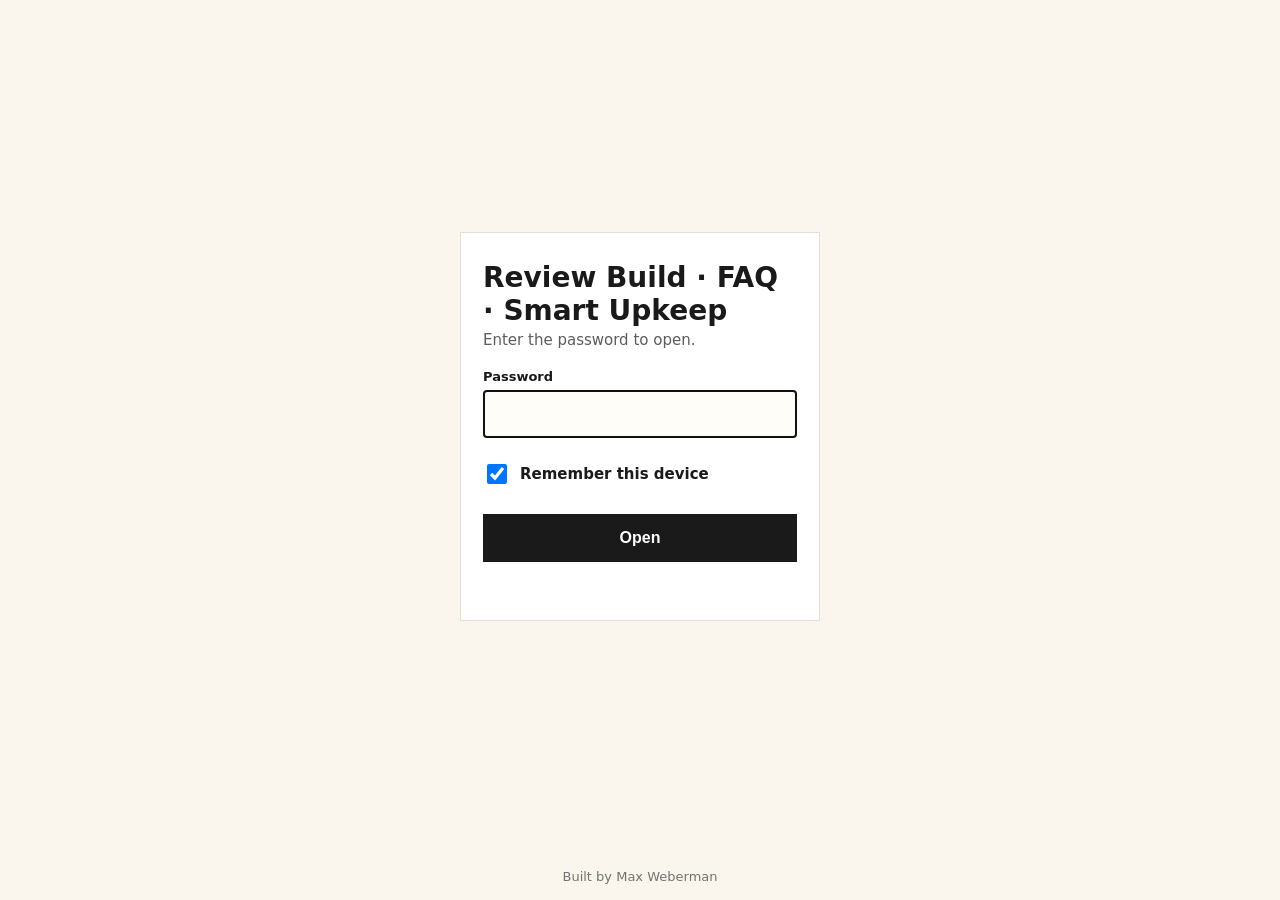
==== commit 46465f22: "Lock pages behind password gate (security, 2026-10-15)" ====
--- a/faq/index.html
+++ b/faq/index.html
@@ -1,36 +1,20 @@
-<!doctype html>
-<html lang="en"><head><link rel="apple-touch-icon" href="../apple-touch-icon.png?v=1"><link rel="icon" type="image/png" sizes="192x192" href="../icon-192.png?v=1"><link rel="manifest" href="../manifest.webmanifest?v=1"><meta name="apple-mobile-web-app-title" content="Upkeep"><meta name="apple-mobile-web-app-capable" content="yes"><meta name="mobile-web-app-capable" content="yes"><meta name="apple-mobile-web-app-status-bar-style" content="default"><meta name="theme-color" content="#FFFFFF"><meta charset="utf-8">
-<script src="../pricing-config.js?v=c21"></script><script src="../gate.js?v=gate7"></script>
-<noscript><style>body>*{display:none!important}</style></noscript>
-<meta name="viewport" content="width=device-width, initial-scale=1, viewport-fit=cover">
-<meta name="robots" content="noindex,nofollow">
-<title>Review Build · FAQ · Smart Upkeep</title>
-<link href="https://fonts.googleapis.com/css2?family=Hind:wght@400;500;600&family=Khand:wght@600;700&display=swap" rel="stylesheet">
-<link rel="stylesheet" href="../assets/brand-tokens.css?v=v2b"><link rel="stylesheet" href="../styles.css?v=h2">
-<script type="application/ld+json">{"@context": "https://schema.org", "@type": "FAQPage", "mainEntity": [{"@type": "Question", "name": "How Often Should I Change My Furnace Filter?", "acceptedAnswer": {"@type": "Answer", "text": "Every 1 to 3 months for standard 1-inch filters, more often with pets. Most homes go far longer, which strains the blower and raises energy bills. Every plan includes Furnace Filters changed at each visit."}}, {"@type": "Question", "name": "How Often Does a Furnace Need a Tune-Up?", "acceptedAnswer": {"@type": "Answer", "text": "Once a year, ideally in the fall before heating season. Every plan includes a fall furnace tune-up for every furnace."}}, {"@type": "Question", "name": "How Often Should My AC Be Serviced?", "acceptedAnswer": {"@type": "Answer", "text": "Once a year in spring, before the first hot week. Every plan includes a spring AC tune-up for every AC unit."}}, {"@type": "Question", "name": "Is Skipped Maintenance Really That Costly?", "acceptedAnswer": {"@type": "Answer", "text": "Often, yes. A clogged filter, a blocked dryer vent or an overflowing gutter can turn a small fix into a repair or a denied warranty claim. A plan keeps a dated record of every visit."}}, {"@type": "Question", "name": "How Often Should Smoke Detector Batteries Be Changed?", "acceptedAnswer": {"@type": "Answer", "text": "Test monthly and replace batteries at least once a year, unless the unit has a sealed 10-year battery. Every plan tests smoke and CO detectors at each visit."}}, {"@type": "Question", "name": "When Should Smoke and CO Detectors Be Replaced?", "acceptedAnswer": {"@type": "Answer", "text": "Smoke alarms at 10 years. CO alarms typically at 5 to 7 years, depending on the model; check the date on the back. We flag expired units during visits."}}, {"@type": "Question", "name": "How Risky Is a Clogged Dryer Vent?", "acceptedAnswer": {"@type": "Answer", "text": "Lint buildup is a leading cause of home dryer fires, and a clogged vent also makes drying slower. Clean it at least once a year. Every plan includes dryer vent cleaning."}}, {"@type": "Question", "name": "How Often Should Gutters Be Cleaned?", "acceptedAnswer": {"@type": "Answer", "text": "At least twice a year, spring and fall, and more under heavy trees. Plus and Complete include gutter and downspout cleaning, spring and fall."}}, {"@type": "Question", "name": "Should I Flush My Water Heater?", "acceptedAnswer": {"@type": "Answer", "text": "Yes, about once a year, to clear sediment that shortens tank life. Tankless units need descaling. Every plan includes a water heater flush or tankless descale."}}, {"@type": "Question", "name": "How Often Should I Test My Sump Pump?", "acceptedAnswer": {"@type": "Answer", "text": "Every few months and before spring thaw: pour water into the pit and make sure it starts and drains. Plus and Complete service your sump pump."}}, {"@type": "Question", "name": "How Do I Prep My Home for a Michigan Winter?", "acceptedAnswer": {"@type": "Answer", "text": "Tune the furnace, clean gutters, shut off and drain outside spigots, blow out irrigation and check weatherstripping. Plus covers pre-winter weatherproofing; Complete adds ice dam watch."}}, {"@type": "Question", "name": "What Is the Mold and Moisture Scan?", "acceptedAnswer": {"@type": "Answer", "text": "A pinless moisture meter and thermal camera check under bathrooms, windows, basement walls and sinks. It checks for moisture and signs of mold, and flags damp spots where mold can grow. It is not a lab mold test. Readings and photos go to your Home Record. It's in every plan."}}, {"@type": "Question", "name": "What Is Included in Each Plan?", "acceptedAnswer": {"@type": "Answer", "text": "Essentials: 2 visits a year with furnace and AC tune-ups. Plus: 4 visits plus gutters and extras. Complete: 12 visits plus a roof inspection. See What's Included on the home page."}}, {"@type": "Question", "name": "How Many Visits Do I Get?", "acceptedAnswer": {"@type": "Answer", "text": "Visits Per Year: Essentials 2, Plus 4, Complete 12."}}, {"@type": "Question", "name": "What Does a Plan Cost?", "acceptedAnswer": {"@type": "Answer", "text": "Essentials from $99/Mo, Plus from $164/Mo, Complete from $312/Mo. Your price depends on home size and equipment; get your price in 7 quick questions."}}, {"@type": "Question", "name": "Do I Need to Send Photos?", "acceptedAnswer": {"@type": "Answer", "text": "No. Photos are optional. They help us lock your price before the first visit."}}, {"@type": "Question", "name": "How Does Shop \u00c0 La Carte Work?", "acceptedAnswer": {"@type": "Answer", "text": "Pick one-time services such as window washing or a chimney sweep, see the price and request a booking. No membership needed."}}, {"@type": "Question", "name": "Where Do You Work?", "acceptedAnswer": {"@type": "Answer", "text": "Metro Detroit: Wayne, Oakland and Macomb counties."}}, {"@type": "Question", "name": "How Are Techs Vetted?", "acceptedAnswer": {"@type": "Answer", "text": "Licensed work is done by licensed partners whose state license you can check, and every tech is insured and background-checked yearly."}}, {"@type": "Question", "name": "What Will I Get After a Visit?", "acceptedAnswer": {"@type": "Answer", "text": "A written report after every visit, saved to your Home Record, plus a Maintenance Proof Pack for warranty claims."}}, {"@type": "Question", "name": "Can I Cancel?", "acceptedAnswer": {"@type": "Answer", "text": "Yes, anytime, with no fee. Your refund is what you prepaid minus the itemized services already completed. Free months have no refund value. Free months are added at the end of your term and apply once you complete it. Cancel early and unused free months are forfeited."}}, {"@type": "Question", "name": "Can I Pause My Plan?", "acceptedAnswer": {"@type": "Answer", "text": "Pause terms are still being finalized. For now, contact us and we can reschedule your next visit."}}, {"@type": "Question", "name": "What Happens If I Move?", "acceptedAnswer": {"@type": "Answer", "text": "Your Home Record transfers when you sell, and you can gift the buyers 3 months free."}}, {"@type": "Question", "name": "Is There a Cancellation Right in Michigan?", "acceptedAnswer": {"@type": "Answer", "text": "Yes. Home solicitation sales carry a 3-day right to cancel, shown in your agreement."}}]}</script>
-<style>
-body.faqp{background:#fff;margin:0}
-.fh{display:flex;align-items:center;justify-content:space-between;padding:.6rem .85rem;max-width:860px;margin:0 auto}
-.fh img{height:34px}
-.fm{max-width:860px;margin:0 auto;padding:0 .85rem 2rem}
-.fm h1{font-family:var(--mw-font-heading);font-size:1.7rem;margin:.2rem 0 .5rem}
-.fs{border:1px solid var(--mw-border);margin-top:-1px}
-.fs>summary{display:flex;align-items:center;gap:.6rem;padding:.55rem .7rem;cursor:pointer;font:700 1.08rem var(--mw-font-heading);list-style:none}
-.fs>summary::-webkit-details-marker,.fq>summary::-webkit-details-marker{display:none}
-.fs>summary::after,.fq>summary::after{content:"+";margin-left:auto;font-weight:600}
-.fs[open]>summary::after,.fq[open]>summary::after{content:"\2212"}
-.fs .su-ico{width:30px;height:30px}
-.fq{border-top:1px solid var(--mw-border);padding:0 .7rem}
-.fq>summary{display:flex;gap:.5rem;padding:.5rem 0;cursor:pointer;font-weight:600;list-style:none;font-size:.95rem}
-.fq p{margin:0 0 .55rem;font-size:.92rem;line-height:1.4}
-.fcta{display:flex;gap:.5rem;margin-top:.9rem} .fcta .btn{flex:1}
-</style></head>
-<body class="faqp"><header class="fh"><a href="../" class="mw-hover" aria-label="Smart Upkeep home"><img src="../assets/A-roof-chevron.svg?v=c6" alt="Smart Upkeep"></a></header>
-<main class="fm"><a class="back-pill mw-hover" href="../"><svg viewBox="0 0 24 24" width="18" height="18" aria-hidden="true"><path d="M15 5l-7 7 7 7" fill="none" stroke="#C1502E" stroke-width="3" stroke-linecap="round" stroke-linejoin="round"/></svg>Back</a> <a class="home-pill mw-hover" href="../#home" aria-label="Home" style="display:inline-flex;align-items:center;justify-content:center;gap:5px;min-height:44px;min-width:44px;padding:0 12px;border:1px solid #d9d9d9;border-radius:999px;background:#fff;color:#171717;text-decoration:none;font:600 14px/1 sans-serif;white-space:nowrap;flex:none"><svg viewBox="0 0 24 24" width="20" height="20" aria-hidden="true"><path d="M3.5 11.2 12 4l8.5 7.2M6 9.6V20h12V9.6" fill="none" stroke="#0a0a0a" stroke-width="2.2" stroke-linecap="round" stroke-linejoin="round"/><path d="M10 20v-5.2h4V20" fill="none" stroke="#C1502E" stroke-width="2.2" stroke-linejoin="round"/></svg><span>Home</span></a><h1>Frequently Asked Questions</h1>
-<details class="fs" open><summary><span class="ico" data-ico="furnace"></span><span>Heating, Cooling and Furnace Filters</span></summary><details class="fq"><summary>How Often Should I Change My Furnace Filter?</summary><p>Every 1 to 3 months for standard 1-inch filters, more often with pets. Most homes go far longer, which strains the blower and raises energy bills. Every plan includes Furnace Filters changed at each visit.</p></details><details class="fq"><summary>How Often Does a Furnace Need a Tune-Up?</summary><p>Once a year, ideally in the fall before heating season. Every plan includes a fall furnace tune-up for every furnace.</p></details><details class="fq"><summary>How Often Should My AC Be Serviced?</summary><p>Once a year in spring, before the first hot week. Every plan includes a spring AC tune-up for every AC unit.</p></details><details class="fq"><summary>Is Skipped Maintenance Really That Costly?</summary><p>Often, yes. A clogged filter, a blocked dryer vent or an overflowing gutter can turn a small fix into a repair or a denied warranty claim. A plan keeps a dated record of every visit.</p></details></details><details class="fs"><summary><span class="ico" data-ico="detector"></span><span>Safety Checks</span></summary><details class="fq"><summary>How Often Should Smoke Detector Batteries Be Changed?</summary><p>Test monthly and replace batteries at least once a year, unless the unit has a sealed 10-year battery. Every plan tests smoke and CO detectors at each visit.</p></details><details class="fq"><summary>When Should Smoke and CO Detectors Be Replaced?</summary><p>Smoke alarms at 10 years. CO alarms typically at 5 to 7 years, depending on the model; check the date on the back. We flag expired units during visits.</p></details><details class="fq"><summary>How Risky Is a Clogged Dryer Vent?</summary><p>Lint buildup is a leading cause of home dryer fires, and a clogged vent also makes drying slower. Clean it at least once a year. Every plan includes dryer vent cleaning.</p></details></details><details class="fs"><summary><span class="ico" data-ico="gutter"></span><span>Water, Gutters and Michigan Winters</span></summary><details class="fq"><summary>How Often Should Gutters Be Cleaned?</summary><p>At least twice a year, spring and fall, and more under heavy trees. Plus and Complete include gutter and downspout cleaning, spring and fall.</p></details><details class="fq"><summary>Should I Flush My Water Heater?</summary><p>Yes, about once a year, to clear sediment that shortens tank life. Tankless units need descaling. Every plan includes a water heater flush or tankless descale.</p></details><details class="fq"><summary>How Often Should I Test My Sump Pump?</summary><p>Every few months and before spring thaw: pour water into the pit and make sure it starts and drains. Plus and Complete service your sump pump.</p></details><details class="fq"><summary>How Do I Prep My Home for a Michigan Winter?</summary><p>Tune the furnace, clean gutters, shut off and drain outside spigots, blow out irrigation and check weatherstripping. Plus covers pre-winter weatherproofing; Complete adds ice dam watch.</p></details><details class="fq"><summary>What Is the Mold and Moisture Scan?</summary><p>A pinless moisture meter and thermal camera check under bathrooms, windows, basement walls and sinks. It checks for moisture and signs of mold, and flags damp spots where mold can grow. It is not a lab mold test. Readings and photos go to your Home Record. It&#x27;s in every plan.</p></details></details><details class="fs"><summary><span class="ico" data-ico="clipboard"></span><span>Plans and Visits</span></summary><details class="fq"><summary>What Is Included in Each Plan?</summary><p>Essentials: 2 visits a year with furnace and AC tune-ups. Plus: 4 visits plus gutters and extras. Complete: 12 visits plus a roof inspection. See What&#x27;s Included on the home page.</p></details><details class="fq"><summary>How Many Visits Do I Get?</summary><p>Visits Per Year: Essentials 2, Plus 4, Complete 12.</p></details><details class="fq"><summary>What Does a Plan Cost?</summary><p>Essentials from $99/Mo, Plus from $164/Mo, Complete from $312/Mo. Your price depends on home size and equipment; get your price in 7 quick questions.</p></details><details class="fq"><summary>Do I Need to Send Photos?</summary><p>No. Photos are optional. They help us lock your price before the first visit.</p></details><details class="fq"><summary>How Does Shop À La Carte Work?</summary><p>Pick one-time services such as window washing or a chimney sweep, see the price and request a booking. No membership needed.</p></details></details><details class="fs"><summary><span class="ico" data-ico="shield"></span><span>Our Techs and Service Area</span></summary><details class="fq"><summary>Where Do You Work?</summary><p>Metro Detroit: Wayne, Oakland and Macomb counties.</p></details><details class="fq"><summary>How Are Techs Vetted?</summary><p>Licensed work is done by licensed partners whose state license you can check, and every tech is insured and background-checked yearly.</p></details><details class="fq"><summary>What Will I Get After a Visit?</summary><p>A written report after every visit, saved to your Home Record, plus a Maintenance Proof Pack for warranty claims.</p></details></details><details class="fs"><summary><span class="ico" data-ico="refund"></span><span>Billing, Cancel and Moving</span></summary><details class="fq"><summary>Can I Cancel?</summary><p>Yes, anytime, with no fee. Your refund is what you prepaid minus the itemized services already completed. Free months have no refund value. Free months are added at the end of your term and apply once you complete it. Cancel early and unused free months are forfeited.</p></details><details class="fq"><summary>Can I Pause My Plan?</summary><p>Pause terms are still being finalized. For now, contact us and we can reschedule your next visit.</p></details><details class="fq"><summary>What Happens If I Move?</summary><p>Your Home Record transfers when you sell, and you can gift the buyers 3 months free.</p></details><details class="fq"><summary>Is There a Cancellation Right in Michigan?</summary><p>Yes. Home solicitation sales carry a 3-day right to cancel, shown in your agreement.</p></details></details>
-<div class="fcta"><a class="btn btn-primary btn-big mw-hover" href="../#start">Get Started</a></div>
-</main>
-<script src="../icons.js?v=c7"></script>
-<script>document.querySelectorAll("[data-ico]").forEach(function(e){e.outerHTML=window.SUIcon(e.getAttribute("data-ico"),"sm")});var gl=document.querySelector("#prelaunchGate .prelaunch-logo");if(gl)gl.src="../assets/A-roof-chevron.svg?v=c6";</script>
-<script src="../ptr.js" defer></script>
-</body></html>+<!doctype html><html lang="en"><head><meta charset="utf-8"><meta name="viewport" content="width=device-width,initial-scale=1,viewport-fit=cover"><meta name="robots" content="noindex,nofollow"><meta name="color-scheme" content="light only"><meta name="theme-color" content="#FAF6EE">
+<title>Review Build · FAQ · Smart Upkeep</title><link rel="apple-touch-icon" href="apple-touch-icon.png"><link rel="icon" href="favicon.ico" sizes="any"><link rel="manifest" href="manifest.webmanifest">
+<style>*{box-sizing:border-box}html,body{margin:0;min-height:100%;background:#FAF6EE;color:#1a1a1a;font-family:Hind,-apple-system,system-ui,sans-serif}
+body{display:flex;flex-direction:column;min-height:100vh;min-height:100dvh}main{flex:1;display:flex;align-items:center;justify-content:center;padding:24px 20px}
+.card{width:100%;max-width:360px;background:#fff;border:1px solid #e6dfd1;padding:28px 22px}h1{font-size:28px;margin:0 0 4px;font-weight:700}p{margin:0 0 20px;color:#5c5c5c;font-size:15px}
+label{display:block;font-size:13px;font-weight:600;margin-bottom:6px}input[type=password]{width:100%;font-size:16px;min-height:48px;padding:10px 12px;border:1px solid #cfc6b4;background:#fffdf8;border-radius:0}
+.rm{display:flex;align-items:center;gap:10px;margin:14px 0 18px;font-size:15px;min-height:44px}.rm input{width:20px;height:20px}
+button{width:100%;min-height:48px;font-size:16px;font-weight:600;background:#1a1a1a;color:#fff;border:0;border-radius:0;cursor:pointer}
+#err{color:#a12a1b;font-size:14px;min-height:20px;margin:10px 0 0}footer{text-align:center;font-size:13px;color:#737373;padding:16px 16px calc(16px + env(safe-area-inset-bottom))}</style></head>
+<body><main><form class="card" id="f" hidden><h1>Review Build · FAQ · Smart Upkeep</h1><p>Enter the password to open.</p>
+<label for="p">Password</label><input id="p" type="password" autocomplete="current-password" required autofocus enterkeyhint="go">
+<label class="rm"><input type="checkbox" id="r" checked> Remember this device</label><button type="submit">Open</button><div id="err" role="alert"></div></form></main>
+<footer>Built by Max Weberman</footer>
+<script>(()=>{const D={"s": "h1YeWA5S7tHNNgfrOtWNBw==", "i": "Yj2gUDURbyIe/kTk", "c": "dvxQmBtJD1KwcxoTKiBia3AcS6FKz8gfiZvSH3Uvsue2a6TBH9L/A89e5stLmkjjqiBm5wcdR9qNqO7EYNnaXIGi1GZcZQMySM3Il5VFe3wMxLJ9Z0vEjy5teZ+kXQ3coI3Gl0PxK+9Z++44h5f3lXAvHbhu0D3P40gjfjaBU96AteQdqXd/bThxiQdK0EvMpYaZfBT23ppzxaYSRrR/FS3O8xeZ9j/gP5HW1YDRilIwtTJXw2iXjpe/m9++a9KqKTCuJ0wq2GVGtECks6htk3AU06z1DIXGCKwRYVqiRv8aynpWeeT3H5JNfZsgP61/F4rJCr4tT2uq38bdEtbBnOLr3UMte9ZAw26m+m4zd0YA687hAGIJ3LPahwit7hjmLPaoc14ZclNiOUk3oGfQT0tzM7OvmRiRzqjlXM4M57k+idcicSsFIDqEyDQ0zxBMs/qxWx9TD8JlbdNJv4CANHzg6FBpugoUZO/os4X1uaOZWZmR2n7hExjtUHb8XoXda1nvslt9FJWAmuCTiv7ynaMvsafb9NRAahh4fBxJw6TEPvTaoinsO4SAQQ8bKvNbA3vxMe2saQaT6rm1Hw22Owwu9vxhoHn1Iw3Zy2/Z5aRh+KImIVdPEMeZCSfuTWaAsCBGMCQr35ZeDSuhzsErzqw9xRmCHHOcf6IZ9WSnKu/xurN4hlyc/8ICJyEAsyaVuh5Aj5aR7KBE9lKOsKXj7bvv8JyuNu43EgIWer5fj2vjpFlXI5HPIe+a6TR4mPyNr+nwSu7cjTA2olUCxwejN8oYn+ZW7QEf5UkGjsnYiVMCcUDFAG/CBR4Sjcf5HNsirH4rO37ehmcStEMhnSdvpNxo/7mglg1UUA7bwbBBEwP1W6+B27pEww3HMaNwIAF6GPvV67glHojXIwF5+ugbWlod8ROPGdMgCxs3ujqAiOQbNjY0B7mjtktSB2gZIe6EJL2LCnfsj1PfcKSl9EaWAFoZp2WSIMzSk6Yfe1vWd/uVv26ip1eNNCeX2NUJQV3cYCgbyhU2reJeo4CVU0xMoh1Yx21kLNjf1lmOY+1KQxwH9Oir/[base64]/y7HjRty+WQdUiyg+Nm+J3duMpvc3UGBPbicj21E+HtmJOmiUnPw5jPMgglTKX4uJ8T8bbb9bJGgol6PcYb88dJ7glLGrSfeZquP/[base64]/msghYkVdfDdNC3lWA2m4nA8KY+wQgt4ojvYwPWfi7gx2+mkiMMH0FtcM+fXyVnZjUA4u3cLReCZ7Ww/6Fa6FdcdfDGgm8osJI/jlm/TeubOmtYxfr3a00v+w3YPBBISbUeNT2eyuEiRiIxL5YL5cONddwfMNsT+lYzb+KGZh8s8Rgd+Zh8W8tGzhoCvPmBGB43Xw2q7V6BPOpw3Qi0sUVENmLxMgpX7TeJmWPWa/xc45FwaZlyTgnQbbVZqnb52fvL89E1PlrdWbf+r1Oo/x92Fc53bcDDffO1s8AVMg48kUT9sF4YISWyA7NtkYzUIqQZBw5BeOiW0Tas5gvwFh9IioIsY75CSB6BTYiVVJr2mNZ4H5nhLkVIn1NiIBTvJHFDabNj+4g7i1/s+rBGz4EvQTSW0OVWO63EB+rdQ18v6aGdMkY7sEAaus1MAif1q/dzhxDoolN9Z7vuo4iIFz1Nma/YTmZlSV870JaKbMcTtLQ9xj3isWmUnzKiZ/OH6/GGm/Hl5a89yLkngUKbxyvpqtL9adVZin6sZubrSQTZ/RAfgn96wnpu0gmSXjR48lK+pOBiKzj/FZWrQXJYVgTnrnZ27dHy0xgfjcY5ko7nUxhjoot+Qag0FToE1iaGMg/LROnkdeICYiZtJX+mza4YTjMbS0k7+HiA6F4A/YtBnuGkFn3Coz4bieNKFL5PBKb5Ahej4ox0jpkk51ghCdPQWDhkmiEQwEB+b85TbihwVXyfuf+Lv63WqJ/0oax6kN6UFcEcMBU61hWl3fr922bP9hTnezlbYz3bWBgpiRVgdj+mFMAbkJGs7YV/6ycwjhPJj/G37Zf6jK6u91MLgeCHVGQfRQyz5Ju1J1FKSynMzwjAuRx+k0aFb2Rws4mqOYJjxXL46OUkLgbZDHe61IbLwq2p1a9XnS3C9Y8xT2tuWdotEanufQ3r/zDDCLPojinslppBvbJiI9bxGJMcn7m9Oz7hXs8tgoHRvcIUWBNiTRb7UeFWTQ97JbRF/kg2GI6BCcw74BCQkBNH6UYVs2FtA/mncGeixz3LqYTYimvbrqvlE2pcL92PnpHEjvxcevRuMK94rkhm0X6+gDASmO2yBO9wColiUrLXN8WqTNWlGqwv/yQ3mNrtqH563LbXyCZ3prXgrSRYdPrlYDA2p127IcDMWKilW1T9aIz7nvtxeDDTK4PW2ULArBtuXRktNdBhbsmxcIDmUA85siwtUMER/Es6iSs82PkGGgEgo8q2mZBVBWOsNrfho0ssRYHakCKPIvZl4uoeDGeH8rDSK3wwUFY6KmD3Olw5oTtZ+19+pejsDwPBPWMJkYZ9/b5GzAwpKeuODSa29gFAcBAWQ74so+cRhHETrgbQAiYPKmBsyxrOHFmIcI/Na2EZPwKBOLPBNNextMc+TyvgeJRRbCPDcbo7iJcvbtFR8o1YjSXzI47RuVPJl0ssxLoGn7thFOPcd7duB3lGiqD/dykB52sIUB++DGNPJm7q5C7BfJl39vxi6q5RcC29UjaUWg9dYz7w77uYiSIE2yfF373fCBvAsM1C6479/E9uc+dCrLcEOOTWl8c226ZHOjjsn5MWQSst0sQn8tVWcy5rmgW35g61QE1lyesMQYMPAS+Z/5o/rVX0LazX4TwPzp3de4RdYa3wGzCVTpg9AhN1HFH0gBviRzDWoVkmrV8xCC4g9icC1Z/k8OWjXRFFBq9b3rV8LwlmzNePhbQiei6eihxh/+yRi4nsYS8I+dSwzG/oByuYdWx5gX2Vvrjra3/KfmlfzUeuDqYNz0eZakq9Tlvx3CReNZN8/mi49VOjDtjbSXl8pJvyUPPnb3ka5AGgrATqELW2QWCqMEsazGmfgZLx8bq7PqmSnIyzy6rwOCzQ2OxJEGTVWzlNGGXr5VZX6lgkh6G9XvFRLHLwx5ETDZz7xdkW0/JZS8V9NMpfGNuY1mwEVo5vCD32a9xjS/R+RHcEirWH/+66AlTEEUiNUmj2UBTAaPUgaIOE/tzHVgsUa7VzbyFFtkEVzCXLqPrM61NyVWcyO/S0A47xbcYUCGOBxy1xrSEF/5+f4zxqErtjTT8DuaUA5VMzA3p6s/AqCHIVPGKy9qKQg8Xs7z2B/fGpm40Oa29vVvN9HmDzEdGy3LEUhdxCXyYcVVmQNVb7+bYWdYu5uOgAuoOj0rSxk86vgk/PEkt1F+Ako/aQdMx/C14IWXGvqj3QaaPvzHXi+fgYC7vyEMvI2yTzTxKWHyzove8wPjPj+RVmglWV0gi5Rf0i09oXY//y3kQw0hrHQNnOW7y9GTVIRw1Xh4clCKcEzRu9VnjWR5TCpqlEXBa8RT/Fcu4KHWiyTvDp85apWS0pc92sRncRObhpwK0/2qXEf6mzht0C3EWhPwqxQyQVEVAJAAZu98/Z1l1wGPkjKlSYSUfvl7oMpaboGJQMA5d+qfnBv3h3wJPTJzLSiZHwsPFk5XBJ7QK12wQLjslYQ35mLiPhLaxJZvXuspF/1WiD7kID04dk44J4jr5ZjvD+bhBL4EIUM6V5hk9lzn+HrNo0nDAFbhc9by7hRJIzW2JlhWXcMPesmt/yBvpL9P5ipucy06rMS4fQpdqLLXudKPYlHunwMAPFbdWRx+401vCeFmYZDbbHhy0X4IFC2dDY5RXSvkVSqinXBFrvvirfXZbPXWYZIzDDNBMUfI2TLPZrqnALILFk2qT8Rg8N6hK23hYjgq7jPSKi+GpD0y755lvpG68ylYoIqjmZFHCKZF1Sw/xIKiKsnwYB0Y7zQ3YypZ9wHWolRazTPUO1YjBC7tlluk542C9EIPYyY5Y3SKvPf2DU3mEZ4rORA8MDgn0tdP/uqkju5wN2LSEPdU9E6Ma3FAKcNvogBsopjWk5Dg60SXM5RGU8V+nC0IcZ1KAUp6Yxz5KD/9qUDHm/xldMax7tI+a4qpOOMqgRBzPF38aOfGgY5/QYWPYekSMigDeg6ave6MCsmWoUKWCvSryNhinnv8q/Q76QwtMVtGNJWGZivMtUjZ68HG0EcxpB6zyXm5IxLEesbk/CAaA+1nZIMDEzsnHFyFin2A7fN5rYpnJ/FoJv84+Mlq11jQw9J9ETzDXxnY2ERkSgRQcjiA5aW8u3a7axB3/2xxNhN//[base64]/lboKKOHInfSdSmVhxTkyDy1ki7jLpM4Nb9cbPLpYg+c8omyU7uwfB+CpPbxxygfOJX8Hv6ftRfPYXMXg3tmHhsiVxJTKp2mZGR0QupCrZPOtQUXGZwCXjrS5+QPuuBAD9tZ3kq0m9rtGOHXWlF7XlYdkuxaoPS4D2a7LY/NgUJBAtuX7VO0uFrQlK1M0qEmrF8oyRvZVHUuIhpTFEDSTS34T/Z5F0Bi4rzxzddUvMkM8ZbsbctXRHVZQeHojIsnt+kA80bCfeZ7dt/zaSwbX3Ued6joZj8gHqLaccwje7SW5XBXN3e6mZ4so+9ijvm+lIF5b8fNgdaii/ZVMCnFcnX2Hg98KOBlcWYy6TvrUd3A6rivmQGP+C0YbD27R8bpBNFXNBWtv6oepw9/dwWZTd5Ry4iW/D1nWigsGLmMFfZj/FynFvOYKkulel87o29Bq2Gk9DwfVLS0+Vs8664970ZOIOMxjvuxnhrZkhbZdJR8jjYcWd+umUtwv06fUriUcn/vGW1snPaTl6SnZnYXLhRPsqf3TTLE4Z8/eLRUsOnHyK+t7oOa2wOvKsNMr5X3gmixsdQ0EtfEfgufDisrYXDZqRJPUUVyDoT4/evR+MDZT4QKTHkpfQZGj+UlpvNvN6lNeD42FvG/StmmcOjbcBvNzi9vm3eqqDU6glWRgy2nJF5XtM4MqCl5+ggsi0ia4CPIcDmxlyKor8r0ZhSH1Aw0V0Lb95QwXHzu8Kx3XnoCon3mi6/rYazcdP9vNW3pugg1A69pXGwUsbmpm7SmuatBwC6LGYn7tscTjudsAjZGMTlsyEunrIrd4w/59Ly6+NaCihVzL+bW+ah/UtVh5t5fZdB369Ev4ysu8fyB70pG94GvnYrLaEbPLwxKIfG/[base64]/TI3G4/5lHKl6bP0yk09MhiWYZpVWLLoULPqaFI8c8bfJWkUgrfBPp7cE79cA5oxUevCa45BrwbQqIthGnjLRgeTQbjUPeBipsY/YpTvhR1QpTAXMS4HPThAUvZyJ01vtg9NUjUmh3OwnkwFkjpQ231O3tzkFtBOnlQU1VfCOeobYuzzomXtcodxg0fPi05TDJg2SwLn2dDvLXzfMHML5LaOOTlv6j2l5r3Pk/dMK+yDWISllJ2LdCmF0eXBx+tSd1clXFzfdoCE++m3/WAv7PdTjVBt6Dqokzo3MjijAbguTWDDryROsNCrMqjWKvTdw0ENGPJmpsf/wYsp03dqW5aTwDU1dM+ptD0If/x7WxtamnlW2l1T3hdptfhu7asdfGU3H0V7EHfiaaFqAVoKLSeas/Ho1XDVJC5wjaHwHK7KrrP0NO3wNZzO0WUWiGCHuCC2vP7Tw0slKsrvjLsIv/SMVLpxboCD2NMBvnS+KMAoXk5TLVzhDORlQzxLjJRFEgaAncc1Z0DYTftYB10q/275EmPHWYTHU5y6RiL+cYZB/KqplzNErVXCJfK+mrRKaY5OGpkbBrRODUgs9nSzxar5kvah+heAexgRvYwatYjekKd5+JvWN+/W1VdsfvcT+l6t26RFwpr+ATVfeF4rU4q/q6pfIevcrYfJCA15n4xZX2sJEn77rn+G9DKG/M0v0k1FnmA9i9pIzzRVrIhninUeI90tDH9TbsUS79THCjS6YlPda5EIw01kXx3E8ufENyDUUIBI6M9T+Uil7Fwdnx0SHq0aCHiadPWZWyZ5RXNjh8mKjtoz2eIMWBswKoVTCexNmyv8/VFELvVjtlu0u7gOANEf1TuOJzKRQWMsx1Qd6B5lQSAl1LvoJ+ZVt0O+sMxf6tF/EAovb/LBkP9q9dNNmBnyN+yoBt1gcrFiFIHHeh5CVRSURjQhL0Zjy5JCLbwbSInPS3a+2w6BX2sND2jVtZX9zTtpj6mQXMc6aDh/uiKTxtNt3HQjmrjoSW8graPpVDa6z/uAM3kAuLZG/aIRAW3i7YpSHn2/BpyPoOii8i/BL77u1EAIGM7PCDOyUIQEY/xmb5ASl9SEgIg+YmGH8r2uesU+F31myId13NpXOd8JBRIzMeHx3WMvVWsylfhw3djy+5+KBeUhZUQQGw2Z60fqcazgJD9IHquw5WUi9brM9rU3WiqNLI+g4c0gZkgrCycvGDxudidKeFLRdr0Yj3utkXG6Oy1UXU0Lzjqo8ro/qQsMecQq+Sr9Y0V2eXiR6roN3C/D30NNBIBMKqx3pObsmI0IKw7bkhTD04pb/tUzi8BNSfcOM8EoUeJ2X8NoMv1ROtJaRYHpf0uPwnU8KwrjF5GONi5I/FtDqgiLrUtdH3LnDpfFZbzJABnIangVp4Kxl3oKwNnWJl8VKwTDphIlKnyJ4d9k3V5BwmMppxPx3WutlNUUFuC67oGy0Jjh9L/1WGRk4XZQOQMg9wOszdyEnrgP+bgoJwovFIqHKSl/Q5pq65gkSus8hPxdIZTKTWaBoalbNBI9o2L5EyYMA4PL9YbzWaQoq1MAIspTDscSz+EwvenMxlQO/OFuNm2hfix2+X+BBfUP92u9J4Faxsc4TOXzehONRFrYlkGxIFx5Yn9GA35bzu6Pd+zhgYhTcsUZOvN2ckWfa8DmrkjwmETIwxWBEkkFr8Z9WDEmhSy/asabR0WZp2aFlFZgEq67azXhZHZIZgfwSbMOVh8Y2zHn8SKmZo+KFDrBI7d5dQ7Wh66gOt4HWPA42MTJ0TIB18yVPR0SlH2MK/ipxsptVH8FFVR3WoCsxj5Nm94oZr6BvEjC95HJk8Fe0/ipDse1IvM5V7BIffDeQ/5fsBxsyAK2558n+uCWD0vBSrjd0BKZGc5J+J4pR3g+TYH0ZZdvRWHODBds/ce9QDWZ4aG7xGXJfL2N7gOMuxd/kxlh+2DEj7iGodPBoT3ko+BjHwDSWl0EMaHrlweJl+0W3vkbJtgaLUYTr//q38p8kjtJbP44zDA8ClhZViy5QwMjS85VVTBpVw2Lf8TBBhJxrG4JOr1zZ5SbBjmqTw25Jv/+XzpTAzoq9+YfLV5A1tzwtPYibHdbuMJUDtxZnxlwmdgLiLAWiSke2PUBB8jVK915CO+e77YGcxnYdXWATKyZkB5JYjwg0IYr3KL/P0osZ+tvfy2YCJUSn4AoydcbRxloA7fyKH54HnrffGv/+7G6UhZisob+pZtvC+ZPU3KgwXP5sJaJbBVwX5I7F5x5idA/epXhyCFNV5//fj/q7StjDubiMvyHOVmgNB2uPjiamyYoM+AGXoLq21Zn+VV53H+jLu4XBqwGPMoJUJ2lkCO4yfxKem9B34b6JogWDX/SCpLu0G+k/mdaG+Oam81b/Bf7zcV03fyNvvyK44P8LopMnjU+JUSyeYaLcXM/BLv9tvJcRlO/QLJNbkbE19G6MjVfiTPeC9Pt2FaTkPrtdbMal0yKNlz/[base64]/f5ZBSsaejc+ZX2XJK2LV0SdI1Fk54TVEVQ8Fuh5H+DOj3cQjfh8wa5tFfHHK17CR9Vp3czZIQh3MqV6jJopP4BmIxW8RvjeQeyeimjpmi7tM5iuk9nIlqhX/MkiCH0CuZBCkmgwSqfdtet89takNlfm9rUy1MhmPn90DxyhShO+pPTMUFhlnkxHKhOukpO+bp3F86w6CwxP+bZHupFGBancKTP6LDmd9h1hvWC2CcnR/VrcPCyTJhDAVVQZydGbwBhBP4YWGPPwce1A5S7YxjhwieLQ7ls5U16W7rX2jc8N7326ZlGFdj0dzSLeuGIGlgZqupjkRikkQh2AAo9JxtsxKMk5EvaWKgjsXN620kVvfMt/jDw2v4IeYxJFiKCt+PIJ8LDLQ+AvUqNqpDmZr1nvewj7vx6XqhYSg2L/2oEF4K/jXVEMXM6XXo/q18i1SEFpMoLdARA9Lm9NubJVD4KiZIpRHh8NA/wEg7BMZrMU2VoFU/gaT4+x6111XHaEICj5XVgNFHU7D5GN4rEeWxjdv3ZPpJBYQAWtcuXLwMZ5uXV8J0aZ8xTBC6bndRDDwx8asHUcBzc1B1UVFDKAG57D78myA7gZKM7fRew/f4EwGEqPPct4dD4KujJ/PiSTSpzlgtBbo0FWmuW01Lice0qtTfCF9ELqAj718F95akEJfJUEUGEiuefyrjRL/vQ5aY7T+A0lFGfc7Mf9+bY6ZlziT3+01oy7/qQfVV0fbD935KFg5PQE6X/ZMu3ruwdjIYprzSfCNKNT0ofvCp4k4qJTntwMlIuJ0MxxjpQT7exYWAWsWHpTWsHSUMgP4819uNYjudy8v0QYe4dEb5Ygl601ynd4GCPWYNMUA7FcKb2X8s+w6/d6cMPBIy9WSfL0bLT5LQ7TCr2VBxQjHJOcbzAWovpr7TLhFEZAkn2KkMEfu+pp/mgd8tAyR+/kxcOeV9dKBN/RHq/waa3sDHDPFGTglWjwCwhiqhDeXmyV22kmXcseQqI6yO+QZN3uA//Zvj0rw5jrB9uA2o+yJAu1vlzuF9yJwh6UYqrr19P9m2Q5Vlj4rx73fFs1akktVz2icxZZaRbCE+/xCRWLxGj7nSMucyPNAZcAkyJXCgbpKJNfU+WkDll9SI9NF8V7QgNUPLmfI/Rgv0WwYbW1+Vw20fuVUZ3q0i7ZgdTwgGDpByge0tnudFZ1LHcaEJLERNNEQDdOjE4LR2TcnZi/78VTR9m8qqYALrygSmpFFA5x+h2PO+UFjIpfYjmDIll/J3/Ge0MDeRMBy/NOBwckMhjjXcAHe3ngnwPw4f/MD6rsl8CXQbuf50CKRDoSM6UvPh8nzcjZ/yd4h+pBUynnLJMVNQ5Ev2IhOqHmei68E0VXKEUsRQM7kg5Q0ICzVk44t+rAOfMsC2U17RRxEFqSxvJdIRWHeTdyNTaPHRZhTd5/PAmzzmbDxiH8OVgWRXUORYlawsox4hpqbLHsfSieA04RPEbYQW9IEUarsL20aRgjEKxyyKr+KRwNb1iemmXmRayesrrPMWqOpdLi0C0gjrl8do/rOSmxaKdusQPdsZAon0UVNUHUaP+qcZQLkTFyC14xMUm7nKUXaokOs/ChPbc+59wLH3er8sOikD8p3xLwd1MTFEGhzvrjyBuSutAICbL9IirlqMqsXn0bfIPUKmTd1k43YvDRwym/uCRayzVNSApIROlTuUAY5wP6LP0KbhbuIjcCoexTSbWBB2K0PK1AwOVVhcJeU59giB9ui3Wkg6+LMFzNqpJIR6hJmZV+bCPA879mhMkW+jRe6YV/nDQuv6UVB5FSNrLbn1vAAU7NhJA4TQQKSCOM92FgAZvyys8FZtMgVziXZCRL5kNaeM6+EThpmrStXslVWvocieerysm73Qbet/oEsxj7izA6QhQ+ehLhkap7BXkJUmGWCfIVqtNiEwI4/Iiiv+tsOsdHOpW1V7lt2X9no5T9tUmDpzVNjzrYKWCZiPBvyl22ltNxm3wWSXRtsZuxrGCZ5lIx6MKCT2upkyNs6uFB/YylgC3PiVq368N4fiymHLJvTTRmaMygJzhJ1eRg3tY2ePZDloxKjHmekUU+QVjqadxg8stUXrVcX+7WEWUSNJf8bFk/glrQx/gLl9cF5FU0BwrFqkXuxOirDiOSpnO7bYJgh0HXROZFrUzQ8legPDvx3p9AALxMXYIalgs+ZN3aw35vLbl64abTbXiSsvurMreJjSEeX0yT8rx9PgsqcWiI2UUcsWlIcR3SoGYqCPM5oCjsagpUBHMYxWn/fvyj0NLp2IonEm/WC7KNzBU9NqSfbgOuwhBpGp4Ts8t8GcJOAmBoqa1+mBC70UFEw8bX6SFLb5x7Ma75wEHOd4UHlKBXrdytHb9U3H5DqVaO6w3hUgZXCj7lGwn60HSRJ6OSpiK98Ze7/wCMfNhtdlH7Mo+uEnFIMTpLykCPrmSdrJoA6K75XXvhKYfcpNCyZZ7nUzOBgx0Xj5RC5HMdLfboxvUdd7WMZH7eIFyRPjKs37NusSuhFyy+ecAJcFGXJcUQczgSYH+lBVIsoJdoV8eiNSIsDgyH8Mjl+ZKhq8BSLY38BP/oBsBvHTF6tPy+YF+P2tjzg8DEYR7wknVTZgokAE0oNWklm/aHR/5x3F2pkVc6Fms2GARBiwQKlJ25o9fMdO3Hnll+rwpCG1Hje07OHJggWmV+6N5V89Y/7cnLI6EXMLs5Qs76QYA8r9F+2KkrP7kM1hJ5i7YEH3G+ceNxAGVcfz9+JAvPMxLx3kB4vdMApLwPbAdxlBFXtqTVlnMfQdvS9emXQDLR97QxncdeRjbJeOeH9kpWjObdp3/LaXyoGWVnSrvJQfxcZQfVjnDGP99wK90ejukanKlxFBNGFAwqhO/yTa0iSZHTkjhQnu1uV0b8e5pRgsNxDWQlPiCKkiNT29I8xTdn9yZCvM6DQMMvFSaQOs/x9fY0ZpGSoXMiPgdndmnyUl9UVpLrWyJIN4Qz1bcXvzIvlPAhzRQRwKYgduIcKrvXCHhlkdFkSxvaTbd8muiRQk/[base64]/ni7WmKN0goRqdVqa5zOrvsVQ4M6TScxY64X4/G/90z/H8l2ox6Ky0+dVmLHsnWE3PQIN7+G+02ZMNQv7rlsIunXsbxUylGxhq1um2s9YxlfF1SN+Pf4TPKBtOwg3YND5TxkqazTbqbQNajvqX1Lrmi+Mk8BXSC+ykYagGzbLqefZQ6CBhGGZ3+cdVn0n2I/SsYQQyaZItanOCRl1SCt+9WtOgJgLSHuuxIGWxTgFYtdBjnOaeeWFbaKVQBpZiWA4+AD79meaDY/oH6EzW0gQpAaulit2L8dJaLGaZEEkmWmx64yEXU5Pg/akwSNBIpJm0wFTrj/9P12sdxgPI6FtMk0ylIftmM1JE3qwXS3wjqbWAmnF4KZk7Wy5iMKC9IsLZAFmufm4fMDM8SSW3DRNQPizirowwBom2uWcXf+25x6W+6g+uJzwSHe0v4Ew5mWJF+db/l+/U3Ldsy1hFT7CwtlEfGdbjtQROg1JDWNblraCbpa5ahR3qkGzgoMSJkPJ7naI5TwqmE+PXbdXyH1ipPBP3YMmQwsrLT1XDDUdYXS2QPOig6zDNlj3FlWO2Iey9RI9Bw16syYSr2wtX8wv7EurgE7+JcQM1UlYTu85gsVVC1oz9tWFdHU+Jh4HbYNYXwp/YFwFWzvPZo04rfvXjjHhfv6844d0sxEi9l9rgRKLq0sEYw1+HNlA4x9usPvApuJ2gzDiKqRkC9skuImkBjPS28BoF42TIhlW/CGk8oc4gkCYq1vRlJzTfSwJX8q/+SAmOJkTwSZXNw9fpaKPfE0wFfqcLjcmLwgTPIOTn9Tr8Uwm33xH+6GNNzisNrtzl4ZelLkDxwRMAoTMNte9r3ELAes/qfwXj4Ze5p9s4eadAAMDsN92cBwQrgpuoXzl8AUP63LnwUcznyg5/7mKhNRKxHDwmqmd1eMzHPI/[base64]/3vw4UmOgrHSMz4EOiuvMZnbTxBANnu0Y9Sxe98muP8KEn+1l0coIjGwoVEIhS10kSloxllRp0mKd8g+hcVXb4mGk0QburbEr/[base64]/+U2448KIbVeg1GOBmm78bg6Ggrf3NKVpMmQBOHPOhgissDc8iBa/yLdnBJzhHxV9XgT9mASpRvqmthPPJo4w9nO7Aco4Bqr8B+UJlN4j2q7qLPunZ28K9Xy6zzZAsqeLM/HwZibm1Nbve4g8pD28m0zvS6H0k48sB4QSSpf9D9aEzkATa6LJjnh3x5u632EIYWQ9DA7n+xk74KU9Olxk503tKHqwM5iVRY+cmaSz2HK+ZAb5ku9qrkShtzX49WmXu3DNHspwe/[base64]/hUNfApGLPeGIWkFgVhfVRuIZrP3I6cBktghmzZNqKG+g/5I0jbPzNPuvZ7syhPCkaoOXoMJ6rT8mL+6RfXHJqmFLQ6Z/yMVintsaP3IM36q7GnpdfKYH39YYoAd6/DKsX2nl2/EF4S5mX+T1BzOTyxWfcRRYno923mGCFPaNmCqhi5xCrGb20V6GztEig2SxPwdXtPFybfEfChGJblwQFRklB9e01KY4gjl9zelqX8OmSIv9vagZ3rsA1xxZtXEL2LepKynYGgqi+YQ6vJtqiSwWxd9AzlxtFPbe6L926a8ZH/RayhzzuflqedtJKr2d4qhmiz60p5z9QlAjTaygPpc9I2uYPqYaUNaLTyhhg6OuIVQbCwrlqE9LgRiJ+vaflUyanwOQV7SRoU2dKIoSojjPumhuOrQl/BoibO53jwgt2tr4IxCuH3V/Y8x3saNj+ghdcyRT/VrGv4lpkcIUVugc+DD1oBtN1LrFoUGkmtHdjVPWCXMkIrw5xU0kWRT496xvoW2GblbZ/DeOEhEwubOcw3PjpNtiauxiNs0BAgNSUeGLvL9bahH1Jle6f7DAm04V0FdTVL0B6p6Hjr6u5OrTzylLyXlMKuION5HBO6GUuqWh/EOehW4HkcK+iZrAQMwYXfCb4gnfJQIsHYHw8EFZ22VsAO/BJg8EMRRM1HX8kyAdNwXrq/0fBdMKP8ZFervAz0evFwrCm+4ZtyQ3FoVHeqDvJRy/dc5RkC84wj01rPimQMQFvBVrju7RlDHXBQE89X3vhkjOio3UdJfk01a66wfBQW4hkLO6GjNXWO4Y1xQ1EQPbFwduKiH/d+T24g3jkz9EsGXDLvnOa70nFwR66Zlzf0GTDpOiLMYY4qPpIeuWzUHZdJVmSiGTjg5PIsNNf+H0ebEASTd5W0JqkNcAcH1pYY/mn+/y6AKWgiOrMZYkDXyLFiYA3Dq6Gt8A3rMwQy7LztFKpc2y7lt8wbr5N42003rB1JasClHoS44VYp1JF7dm4YXQKLjcBVGaD3ez2vekx1w91yrS+7AlfAsDNr652c3GsRHBuvBgX77u3/DZ6TuDcHZB7YomVM7jRHE1wUnwS0hyqRq7eDYEp1J8qYyMJqYQr/rodqZojjrYFqnF5geYBSuslibdNSj6F13X4/sbLaFwWxHd6Fhe32VCuqNKEp3npBc8YMfbRqH+ekmk51mW4YZQH7J6qaDFWt5CHOKaea2xJOjAjz0sQ0gwZB/5ajEZIEryqkRs7YwyPu4yqB64EVym+FlbCCvbDWj8TsexVx/acgcI88KjnzdIjwMkwgaPA17IvR/tz4AzKk9E56vChmYiqSgVsnnHrk+xP045iI+WQiTI9zZHykMPBvCGIBdBDw4g05JqqpsqLAcYOZMgRsp1qyNpwNKK/JT0EtZ8uE0o+6S3wOBRv5SF0ZvKQRAkSpn8zXBYefvdvYIv5H6tgYsQwAY0dkR+Xp+lv0PeFmEln7xlRE0wj5SGwKkHdeKPbX57fskAcntvm9azStS2mn9hLymZfYbUmUaN40AM+4qjUbRnEXCyDpC/CedesImXHHiaCRuB5KQbFTcRhrlLleF4ut7WaMn3UjWi2b0tLcHLskNsBAjDWSqsdzwB3552i0mjHu7C9TcIE9ejWElvkUSrGIRHBL/m6JhDJ6pmmwoBNN/f7qlePg8yG5xGHILicg/iiasYVpcR2a+kBF9PYRTB2mB8a9CwYuxRamMTAICdJg93x3WyHFdIZxtSAOtWPdXGnaQ/KKNUF6dBzdqbO/3jhWBtg9Q3/HTA1vjslaVUkFXL9MIzwOB/SQHqLjA/Rh0rJs0Sm5avVa37SRfht/H8YjUWzK2GkWaIoLUfwKTIzkzOXae4FTJIYLhVO3yg3OvgtHVLgajTuOWWSSyCm+YLD2u/23PeZGaskXv7OthaGge6i66SIMFonGMe/LdSI5eZV5SvGhUlu//llzQ3G6ZFfh/Avn54hcD3QrTupM1Gjx809YYs/3jH6IURcYQG0PeMFTYSCg8PFnJ4JeBTQjK11PSDkjbXO+zP4g9qUVmmA2i0GLPfseCbvYw6aDiIVw7agWhapXXlFiH+SGbNOtZ0isSiUjCgyaZaOAWEYa8UcH5bKAPc60JhudljvPgleKdtOqR0jifUochu/HyzvbG4lWJ5g0jn0l8AZpoIhJNI++CH0TvG5J2ba5KjeFhSHvkXL8u+Sc9UcF8uSrlSZ4MfhQoxBz+lARJnV1EZ3d0vKHnOt/m6O2nfM/YLCSuBmyDGN5czbQmf4RPhkD+8aTwbVWfX9JdY1tU0SO53OvO0j9hHwLGt9E3XhwD8l+5uaAfJovCpqinmG3jvkO1eP5KJlT41vOEx+Avd1isfnUdDKYV6kihNpogdcQLBTqzyCa2VrhDcmtwz7WKw3m6p3kx1Px02Fa4CENyzdh/ETmwEuuToEiUUcZHl/NNlBIj/QB/Akm2KsX/[base64]/kI4YMptz3pp/D9xCMNLcuF7FgssoPTB4eho9aOsfIsBKZT0zxSbK467HfNmsPHxOF2UTzlCYIngrfZnJ77gtPpBWxUoo6bxuS2VHTFEXu5f1QdPKa4WLKTFs6ntsSyBJ8qP+v62UOfh35x4GWvdl1h0JdkGuT0D1RX4uPrPXRTI0GaGbEl+SXr/5FVadT/pJ858+Gwd9G7HHb5ShiyNHbmo27ZiEVEMyoQZQUagG/g0cAnqjHWOW9OV2uhn1B6C8bEXplxmDD6U032pXvrXgxAv5kVqPD6E/jY4EYE/GT6gqQTKvezFop/XhGp5mFzHyzoX8dNTkkBFej4S8XzkYqnrbZPWIUJASxUjicMPU5tOIXIdknyzf18irsIza76GPqTqxStI6df/VV3MCh6d0N3NvRaEBc2Ix+PAaOY+yqSNZK+yupDeeHJJxtSkmx6spcyGEtmMBhvYHjXFCavOXVyQeRBxo2Kq4ZbcC2HP8bPt7SHleOwgNCWLJrxJQG4RKn5DRnmEwQq8CpBraP9jFtHpPtZAjNp5NCa22PB/ttX3tg8e4wNtLc9GToB8SS1wvymAkjI3ogQ5OIhIYxi0b541U8tsA7ENh7gFgn2s0G0GvesflATrnCARSgWjste0JSpY9x/HF/qA3Q1fiAAXqVXC9nBEpFFZdPvlnbKSZUD7hi/hCl90tpsncU2sJr/oCdZbkesLg0h0y+ix10H2DcNiy9SCyWdpUr/qdM/[base64]/SNS2Oy5rzF1UAehBRyAotrUlFKC69tax/nwFcyQU5TrlmofqHaVNgF2g8SaQw2/40Q5gOJAlmpdfUmU8jx+tmQUW/dCbhiYDx/Mu8Su+KC+baegSJtV96tORDJz10tG8/bZrDPcDHjIrjuOdTgiTOn/5W8MSRJB7CiRuf1dlyMD2QJbHMhdvFnSWAliMfMT6PUY/MZlwx427DUY/KdvNrNOAETVHx1TUHHo4lrnjaYco0LERDZPbs1rY9hhIpPmn+Dw/cjwX6r6kmYeSWGEhC0aSRO8cdOlraU8bK9kn8nME23mceZbRNJ8Jq3c/bP/EC1Wvry87xdUHzXM4krV2JVfnwyzJDfBOvsQhi0qwZcUUZA1ucdMWI/La/Qap1yYXhJyzmczdDCj4gsJmRM6+ylYBWaKuXr8Ho7SHUS5RztfSU/w++r3plCSDYruX/kcP5GFqkhoGdhb/gSwl3gfG4W5i2DSMqYB8R0N/5RP5xlHV8kwOobs6oxENL3qJIzcisy9Snovik8UIMpqKMovj7yN4rTgvwqMt7UShbUV4vBe8GXydcaVX79/omc22/K2nuufEZt6ejHK56XKtXOHeYuYo9xX++FkRPc0Ldo+cH1sjaQmIwjOMfc5IYO/oUMotuAx4AGhq0sgfD3cB+kyLV6aCtgCy6funH+RQNvf38S6GUczGYhmaQmqdCkdDpOI09+qceaJGHYnZheZgDjbRrwpmCRxC4D/8R62jtWmm4aqtQIEO1DZwLIcPrOhYabao7btueeHN3MPvWN3p3kaHmnS1FOMhVscKJGo/VrXNBrcdk2cXqLnw2F92XGKuFXxPet7YKj3eEuahs8OamQ1d42yfvnq2sDEOW2n1nBaQf/KKPOK/yebLeiFi96OyW+TdeKEOv4CZmtFAx4EUlLeXBWJQTu46ExrKwEnwqo+qh7ZAm1zspM+tynKpez3Ziy/uNXNrQgAI5/v7olsnebSV124P/GctZf9MziWhTDXDAYW09Bgi2vZiw+be8P68iNfGZQWmYlNg7hQTtz0PXBuINPT1S16xQx5nUac2Yzc0f/uZ8JAcotrPUK2wYU0zXWwSBnYnDeULHJtVlDphsSdMcpt6+YYzY53dL/enbuHadQrHbDSvCYploPx4Ih/CPPDe39w4uVJppTBuXuWkbS5aadfguY4GHbGW9HirZyi330jq/IvL5luFjuOIkjccpjvPaXdOFaAzwfWK9AtEvmvwXPunc/30ghTmGWiTIQcksIA53iL25Xw3CX9NF38TtQx+qGnTBOY433J+49azOqhF6H1lOWWMXETsvATYGPcxLFxwuzuW6n9yb1ia/uNmRQsibKv8mWV0bn2DoWOnOk4qylKgCOzRfM8MZrl83ziJk1WNySF/QXUzel2DN7vjj+O3UVzlivujRTxViq17MQN5p48uFsl7QH9qSV9Q/moyJpCeN0Og8Ns/BcEUunIgbOXkEk0+xRpkq30Aj1q5yoGgap5Y7gfsD1q+jzO+ER1CGI5DoT2rjim0v6Ty1LSUAGn+GggMh5bSb1RwGMILWyQE1wyqo7Hofqrl4hl08m8yXo8pFVMDWGgbhBztSBmYJfKbII7QFIjjWdBMoU676f1DktQm/NOKMAZcU74foVLKM+BHh8qJnrvc8pn2QcYLCv2Ldq7fK6Qu1EMKx3+kQJu6q8zxb283YihkjWRP6GtavVKM9m/yCheVKrxoqUonpGeBNTMG95cqpyccHlGvD9Gp9+ASWz/4rJ45e7EhuDH6YXQbDgM85ffC0O1VcTuQ5CsgzA8h0OC56oT1fB0sijHDnDEWLS9ksCrD2w5fzDAkqwJBp9rnRnkTs+fCELpcWzL+rOzC3qDmdyTjaArIVcpB5ik4i59gKfP/FhXF9zeI/Ik9o8Mpo49qOs3EsT0botKxDjaOywZZemK2i6Czqu59Hm2W4YtNNmH5ZVFI2BGii97+G5SbguJQo2iIQ2WE6pwOkqMB/XxQ6ztLkYggnX+PXzGNFxDGYyiZZeHXEhweXuoE962bWfDIpwEp7ZN3OYA9MDj1UZBlybvq4xnF9Hwdj0/PjU9xmm/[base64]/Z2TyCsrcnSxF2+WL+f7wa2ENRewGIo03hBin19Geizh+svuddl07B9tZw0IPol/c2OktvLNPq0xIcFmx3sW8Lj3G8p02/zOXz4aVdN9g2ECOEENZs7resKlYMxqbxy+/Pf/jB8gLxXQJhCJwPBJPzCTx/8Gr92Ng41Z5vstoxilvzoaAN9ZkGpdLtUkldwtsmfaRHmG+RcDBQSi2OB0P79OGPEGPlp9WNCtcJEPkT+GFJOkVtnnMfOhhs+2i4E/8U/BzTH3ex6VyeQ9bp5E88Rm+laGGgFWp+3EUPO99+l+I9t0AZScNE92HXMWtsK3jHmwB+FT9S8ngffrpLUwb90zNJ3+UnKOrYUJX2SRscj80TOvTCAG/bhGakk5iyUkrCjWmwV6DyAI96UoAfvO0AejgPiaCCRyB9tou+kf88KT5aQURmmXyIghTFBr321C3XuY1xqIqXHfUzEoB7JIY6Tbfc8IfZP/wYWorCGCvyb1kT2vaGa/IK+fWpClG4LHDX/wSFso8iwGB3oZz7GxOGxUkhNKV//ZEZJToj7TaTy389LVVD21lqd4OBjdOaan6CdZr3kYDRT0uMGNh7vwyLLsB8oD0m5PxPp05Ry7bfiWVQKXVLX39ttdpMH0xVzM/d4T4FkcdLDfZ9oX9SBd83bxbGm43F4y5G3J52GKfdRdLsuUmesRQ9GKdQJjT+EBhMci7N6oDe68IKOypKFknZxUwgUskPXQXUXCkkdRBqa/Cl8bqxo9G0zXc/o/oPMR4JrhTwpXZ8ONh8ZjoAbLxBtbvRCahvA0gYxQmfJ2tLDG2aUwjBaeyTd2dQ+4wtCzzBluPz2wcQNJr/qMOCvisEOTv9yFqx390Eu7Tdr21ARYFljk1jT4J7W3DHO47ASqe1ibSt4cw7Y1pi1E5/4bMDfNNVZ97HnJ17ppSGPFlQkj4MKS7cWwmKN53XLW4NZOlsHi7bMUNzyyuwhFy+sBn/K2E/xkyWa9vW90AQJPNNlb4kYLkCzNMToOtCEu02ZPuRtXdiGGWXU0q3GoOGcaNGoWXFNSCkCLyjd7EONUMlezQ0NE+rcYHZYGJ7PNGIwo3hnBQbG3kJ1wAUtRASokWTgCFJQw02V6tSC+I1sC5beto9plAlBxKKYalm8dJde/wcV9EjBFW6JbNEHfaiU+YZ4/m6fRftNudrsxHU+Zd9BCtOQFVfy3RntDtaq9Q2/GgqhI9ZwXLpwLsJLxwx16qB3dCTk6sNEHyeBuRUZylFPLhPuWSeZ7B2GeczuNPlOWDfPkxTqkiCUDKLnsibeu9+BIPloDwWDTc7RvT7LYgtIx/bjG9rG3SpXlSY639QGsg47j5n6WOmZpPgUKN2s4hzFFB2N/rz47Gg1nVlwjkCdCoHWNl053fF9bO8/UnRq0Oc1mdnPkpqZY2+gucYKDz3zFnbRwZY4jKcFZJ90hvlTVU1vJN5+AQmDmykUSp7jMtn2zvxxY7f3Bm6+aBM=", "n": 600000},K='mwPagesKey',u=s=>Uint8Array.from(atob(s),c=>c.charCodeAt(0)),f=document.getElementById('f');
+async function dec(raw){const k=await crypto.subtle.importKey('raw',raw,'AES-GCM',false,['decrypt']);return new TextDecoder().decode(await crypto.subtle.decrypt({name:'AES-GCM',iv:u(D.i)},k,u(D.c)))}
+function show(t){document.open();document.write(t);document.close()}
+addEventListener('DOMContentLoaded',async()=>{const s=localStorage.getItem(K);if(s){try{show(await dec(u(s)));return}catch(e){localStorage.removeItem(K)}}f.hidden=false;document.getElementById('p').focus()});
+f.onsubmit=async e=>{e.preventDefault();const er=document.getElementById('err');er.textContent='';try{const b=await crypto.subtle.importKey('raw',new TextEncoder().encode(document.getElementById('p').value),'PBKDF2',false,['deriveBits']);
+const raw=new Uint8Array(await crypto.subtle.deriveBits({name:'PBKDF2',salt:u(D.s),iterations:D.n,hash:'SHA-256'},b,256));const t=await dec(raw);
+if(document.getElementById('r').checked)localStorage.setItem(K,btoa(String.fromCharCode(...raw)));show(t)}catch(x){er.textContent='Wrong password. Try again.'}}})()</script></body></html>
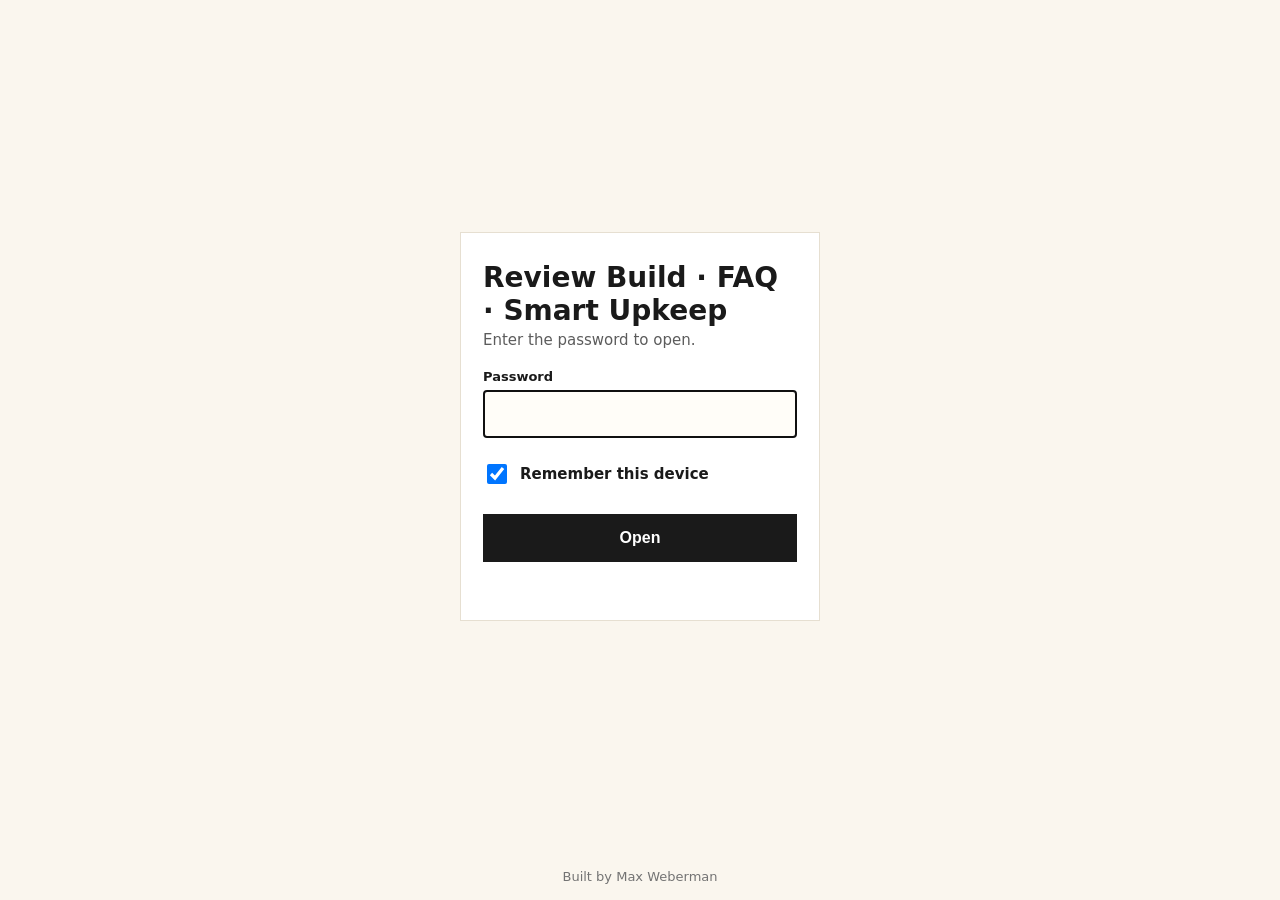
==== commit 7986c8df: "R74: pop-up chat button -> UpKeep Agent (kit mw-chat cc9)" ====
--- a/faq/index.html
+++ b/faq/index.html
@@ -11,9 +11,9 @@
 <label for="p">Password</label><input id="p" type="password" autocomplete="current-password" required autofocus enterkeyhint="go">
 <label class="rm"><input type="checkbox" id="r" checked> Remember this device</label><button type="submit">Open</button><div id="err" role="alert"></div></form></main>
 <footer>Built by Max Weberman</footer>
-<script>(()=>{const D={"s": "h1YeWA5S7tHNNgfrOtWNBw==", "i": "Yj2gUDURbyIe/kTk", "c": "dvxQmBtJD1KwcxoTKiBia3AcS6FKz8gfiZvSH3Uvsue2a6TBH9L/A89e5stLmkjjqiBm5wcdR9qNqO7EYNnaXIGi1GZcZQMySM3Il5VFe3wMxLJ9Z0vEjy5teZ+kXQ3coI3Gl0PxK+9Z++44h5f3lXAvHbhu0D3P40gjfjaBU96AteQdqXd/bThxiQdK0EvMpYaZfBT23ppzxaYSRrR/FS3O8xeZ9j/gP5HW1YDRilIwtTJXw2iXjpe/m9++a9KqKTCuJ0wq2GVGtECks6htk3AU06z1DIXGCKwRYVqiRv8aynpWeeT3H5JNfZsgP61/F4rJCr4tT2uq38bdEtbBnOLr3UMte9ZAw26m+m4zd0YA687hAGIJ3LPahwit7hjmLPaoc14ZclNiOUk3oGfQT0tzM7OvmRiRzqjlXM4M57k+idcicSsFIDqEyDQ0zxBMs/qxWx9TD8JlbdNJv4CANHzg6FBpugoUZO/os4X1uaOZWZmR2n7hExjtUHb8XoXda1nvslt9FJWAmuCTiv7ynaMvsafb9NRAahh4fBxJw6TEPvTaoinsO4SAQQ8bKvNbA3vxMe2saQaT6rm1Hw22Owwu9vxhoHn1Iw3Zy2/Z5aRh+KImIVdPEMeZCSfuTWaAsCBGMCQr35ZeDSuhzsErzqw9xRmCHHOcf6IZ9WSnKu/xurN4hlyc/8ICJyEAsyaVuh5Aj5aR7KBE9lKOsKXj7bvv8JyuNu43EgIWer5fj2vjpFlXI5HPIe+a6TR4mPyNr+nwSu7cjTA2olUCxwejN8oYn+ZW7QEf5UkGjsnYiVMCcUDFAG/CBR4Sjcf5HNsirH4rO37ehmcStEMhnSdvpNxo/7mglg1UUA7bwbBBEwP1W6+B27pEww3HMaNwIAF6GPvV67glHojXIwF5+ugbWlod8ROPGdMgCxs3ujqAiOQbNjY0B7mjtktSB2gZIe6EJL2LCnfsj1PfcKSl9EaWAFoZp2WSIMzSk6Yfe1vWd/uVv26ip1eNNCeX2NUJQV3cYCgbyhU2reJeo4CVU0xMoh1Yx21kLNjf1lmOY+1KQxwH9Oir/[base64]/y7HjRty+WQdUiyg+Nm+J3duMpvc3UGBPbicj21E+HtmJOmiUnPw5jPMgglTKX4uJ8T8bbb9bJGgol6PcYb88dJ7glLGrSfeZquP/[base64]/msghYkVdfDdNC3lWA2m4nA8KY+wQgt4ojvYwPWfi7gx2+mkiMMH0FtcM+fXyVnZjUA4u3cLReCZ7Ww/6Fa6FdcdfDGgm8osJI/jlm/TeubOmtYxfr3a00v+w3YPBBISbUeNT2eyuEiRiIxL5YL5cONddwfMNsT+lYzb+KGZh8s8Rgd+Zh8W8tGzhoCvPmBGB43Xw2q7V6BPOpw3Qi0sUVENmLxMgpX7TeJmWPWa/xc45FwaZlyTgnQbbVZqnb52fvL89E1PlrdWbf+r1Oo/x92Fc53bcDDffO1s8AVMg48kUT9sF4YISWyA7NtkYzUIqQZBw5BeOiW0Tas5gvwFh9IioIsY75CSB6BTYiVVJr2mNZ4H5nhLkVIn1NiIBTvJHFDabNj+4g7i1/s+rBGz4EvQTSW0OVWO63EB+rdQ18v6aGdMkY7sEAaus1MAif1q/dzhxDoolN9Z7vuo4iIFz1Nma/YTmZlSV870JaKbMcTtLQ9xj3isWmUnzKiZ/OH6/GGm/Hl5a89yLkngUKbxyvpqtL9adVZin6sZubrSQTZ/RAfgn96wnpu0gmSXjR48lK+pOBiKzj/FZWrQXJYVgTnrnZ27dHy0xgfjcY5ko7nUxhjoot+Qag0FToE1iaGMg/LROnkdeICYiZtJX+mza4YTjMbS0k7+HiA6F4A/YtBnuGkFn3Coz4bieNKFL5PBKb5Ahej4ox0jpkk51ghCdPQWDhkmiEQwEB+b85TbihwVXyfuf+Lv63WqJ/0oax6kN6UFcEcMBU61hWl3fr922bP9hTnezlbYz3bWBgpiRVgdj+mFMAbkJGs7YV/6ycwjhPJj/G37Zf6jK6u91MLgeCHVGQfRQyz5Ju1J1FKSynMzwjAuRx+k0aFb2Rws4mqOYJjxXL46OUkLgbZDHe61IbLwq2p1a9XnS3C9Y8xT2tuWdotEanufQ3r/zDDCLPojinslppBvbJiI9bxGJMcn7m9Oz7hXs8tgoHRvcIUWBNiTRb7UeFWTQ97JbRF/kg2GI6BCcw74BCQkBNH6UYVs2FtA/mncGeixz3LqYTYimvbrqvlE2pcL92PnpHEjvxcevRuMK94rkhm0X6+gDASmO2yBO9wColiUrLXN8WqTNWlGqwv/yQ3mNrtqH563LbXyCZ3prXgrSRYdPrlYDA2p127IcDMWKilW1T9aIz7nvtxeDDTK4PW2ULArBtuXRktNdBhbsmxcIDmUA85siwtUMER/Es6iSs82PkGGgEgo8q2mZBVBWOsNrfho0ssRYHakCKPIvZl4uoeDGeH8rDSK3wwUFY6KmD3Olw5oTtZ+19+pejsDwPBPWMJkYZ9/b5GzAwpKeuODSa29gFAcBAWQ74so+cRhHETrgbQAiYPKmBsyxrOHFmIcI/Na2EZPwKBOLPBNNextMc+TyvgeJRRbCPDcbo7iJcvbtFR8o1YjSXzI47RuVPJl0ssxLoGn7thFOPcd7duB3lGiqD/dykB52sIUB++DGNPJm7q5C7BfJl39vxi6q5RcC29UjaUWg9dYz7w77uYiSIE2yfF373fCBvAsM1C6479/E9uc+dCrLcEOOTWl8c226ZHOjjsn5MWQSst0sQn8tVWcy5rmgW35g61QE1lyesMQYMPAS+Z/5o/rVX0LazX4TwPzp3de4RdYa3wGzCVTpg9AhN1HFH0gBviRzDWoVkmrV8xCC4g9icC1Z/k8OWjXRFFBq9b3rV8LwlmzNePhbQiei6eihxh/+yRi4nsYS8I+dSwzG/oByuYdWx5gX2Vvrjra3/KfmlfzUeuDqYNz0eZakq9Tlvx3CReNZN8/mi49VOjDtjbSXl8pJvyUPPnb3ka5AGgrATqELW2QWCqMEsazGmfgZLx8bq7PqmSnIyzy6rwOCzQ2OxJEGTVWzlNGGXr5VZX6lgkh6G9XvFRLHLwx5ETDZz7xdkW0/JZS8V9NMpfGNuY1mwEVo5vCD32a9xjS/R+RHcEirWH/+66AlTEEUiNUmj2UBTAaPUgaIOE/tzHVgsUa7VzbyFFtkEVzCXLqPrM61NyVWcyO/S0A47xbcYUCGOBxy1xrSEF/5+f4zxqErtjTT8DuaUA5VMzA3p6s/AqCHIVPGKy9qKQg8Xs7z2B/fGpm40Oa29vVvN9HmDzEdGy3LEUhdxCXyYcVVmQNVb7+bYWdYu5uOgAuoOj0rSxk86vgk/PEkt1F+Ako/aQdMx/C14IWXGvqj3QaaPvzHXi+fgYC7vyEMvI2yTzTxKWHyzove8wPjPj+RVmglWV0gi5Rf0i09oXY//y3kQw0hrHQNnOW7y9GTVIRw1Xh4clCKcEzRu9VnjWR5TCpqlEXBa8RT/Fcu4KHWiyTvDp85apWS0pc92sRncRObhpwK0/2qXEf6mzht0C3EWhPwqxQyQVEVAJAAZu98/Z1l1wGPkjKlSYSUfvl7oMpaboGJQMA5d+qfnBv3h3wJPTJzLSiZHwsPFk5XBJ7QK12wQLjslYQ35mLiPhLaxJZvXuspF/1WiD7kID04dk44J4jr5ZjvD+bhBL4EIUM6V5hk9lzn+HrNo0nDAFbhc9by7hRJIzW2JlhWXcMPesmt/yBvpL9P5ipucy06rMS4fQpdqLLXudKPYlHunwMAPFbdWRx+401vCeFmYZDbbHhy0X4IFC2dDY5RXSvkVSqinXBFrvvirfXZbPXWYZIzDDNBMUfI2TLPZrqnALILFk2qT8Rg8N6hK23hYjgq7jPSKi+GpD0y755lvpG68ylYoIqjmZFHCKZF1Sw/xIKiKsnwYB0Y7zQ3YypZ9wHWolRazTPUO1YjBC7tlluk542C9EIPYyY5Y3SKvPf2DU3mEZ4rORA8MDgn0tdP/uqkju5wN2LSEPdU9E6Ma3FAKcNvogBsopjWk5Dg60SXM5RGU8V+nC0IcZ1KAUp6Yxz5KD/9qUDHm/xldMax7tI+a4qpOOMqgRBzPF38aOfGgY5/QYWPYekSMigDeg6ave6MCsmWoUKWCvSryNhinnv8q/Q76QwtMVtGNJWGZivMtUjZ68HG0EcxpB6zyXm5IxLEesbk/CAaA+1nZIMDEzsnHFyFin2A7fN5rYpnJ/FoJv84+Mlq11jQw9J9ETzDXxnY2ERkSgRQcjiA5aW8u3a7axB3/2xxNhN//[base64]/lboKKOHInfSdSmVhxTkyDy1ki7jLpM4Nb9cbPLpYg+c8omyU7uwfB+CpPbxxygfOJX8Hv6ftRfPYXMXg3tmHhsiVxJTKp2mZGR0QupCrZPOtQUXGZwCXjrS5+QPuuBAD9tZ3kq0m9rtGOHXWlF7XlYdkuxaoPS4D2a7LY/NgUJBAtuX7VO0uFrQlK1M0qEmrF8oyRvZVHUuIhpTFEDSTS34T/Z5F0Bi4rzxzddUvMkM8ZbsbctXRHVZQeHojIsnt+kA80bCfeZ7dt/zaSwbX3Ued6joZj8gHqLaccwje7SW5XBXN3e6mZ4so+9ijvm+lIF5b8fNgdaii/ZVMCnFcnX2Hg98KOBlcWYy6TvrUd3A6rivmQGP+C0YbD27R8bpBNFXNBWtv6oepw9/dwWZTd5Ry4iW/D1nWigsGLmMFfZj/FynFvOYKkulel87o29Bq2Gk9DwfVLS0+Vs8664970ZOIOMxjvuxnhrZkhbZdJR8jjYcWd+umUtwv06fUriUcn/vGW1snPaTl6SnZnYXLhRPsqf3TTLE4Z8/eLRUsOnHyK+t7oOa2wOvKsNMr5X3gmixsdQ0EtfEfgufDisrYXDZqRJPUUVyDoT4/evR+MDZT4QKTHkpfQZGj+UlpvNvN6lNeD42FvG/StmmcOjbcBvNzi9vm3eqqDU6glWRgy2nJF5XtM4MqCl5+ggsi0ia4CPIcDmxlyKor8r0ZhSH1Aw0V0Lb95QwXHzu8Kx3XnoCon3mi6/rYazcdP9vNW3pugg1A69pXGwUsbmpm7SmuatBwC6LGYn7tscTjudsAjZGMTlsyEunrIrd4w/59Ly6+NaCihVzL+bW+ah/UtVh5t5fZdB369Ev4ysu8fyB70pG94GvnYrLaEbPLwxKIfG/[base64]/TI3G4/5lHKl6bP0yk09MhiWYZpVWLLoULPqaFI8c8bfJWkUgrfBPp7cE79cA5oxUevCa45BrwbQqIthGnjLRgeTQbjUPeBipsY/YpTvhR1QpTAXMS4HPThAUvZyJ01vtg9NUjUmh3OwnkwFkjpQ231O3tzkFtBOnlQU1VfCOeobYuzzomXtcodxg0fPi05TDJg2SwLn2dDvLXzfMHML5LaOOTlv6j2l5r3Pk/dMK+yDWISllJ2LdCmF0eXBx+tSd1clXFzfdoCE++m3/WAv7PdTjVBt6Dqokzo3MjijAbguTWDDryROsNCrMqjWKvTdw0ENGPJmpsf/wYsp03dqW5aTwDU1dM+ptD0If/x7WxtamnlW2l1T3hdptfhu7asdfGU3H0V7EHfiaaFqAVoKLSeas/Ho1XDVJC5wjaHwHK7KrrP0NO3wNZzO0WUWiGCHuCC2vP7Tw0slKsrvjLsIv/SMVLpxboCD2NMBvnS+KMAoXk5TLVzhDORlQzxLjJRFEgaAncc1Z0DYTftYB10q/275EmPHWYTHU5y6RiL+cYZB/KqplzNErVXCJfK+mrRKaY5OGpkbBrRODUgs9nSzxar5kvah+heAexgRvYwatYjekKd5+JvWN+/W1VdsfvcT+l6t26RFwpr+ATVfeF4rU4q/q6pfIevcrYfJCA15n4xZX2sJEn77rn+G9DKG/M0v0k1FnmA9i9pIzzRVrIhninUeI90tDH9TbsUS79THCjS6YlPda5EIw01kXx3E8ufENyDUUIBI6M9T+Uil7Fwdnx0SHq0aCHiadPWZWyZ5RXNjh8mKjtoz2eIMWBswKoVTCexNmyv8/VFELvVjtlu0u7gOANEf1TuOJzKRQWMsx1Qd6B5lQSAl1LvoJ+ZVt0O+sMxf6tF/EAovb/LBkP9q9dNNmBnyN+yoBt1gcrFiFIHHeh5CVRSURjQhL0Zjy5JCLbwbSInPS3a+2w6BX2sND2jVtZX9zTtpj6mQXMc6aDh/uiKTxtNt3HQjmrjoSW8graPpVDa6z/uAM3kAuLZG/aIRAW3i7YpSHn2/BpyPoOii8i/BL77u1EAIGM7PCDOyUIQEY/xmb5ASl9SEgIg+YmGH8r2uesU+F31myId13NpXOd8JBRIzMeHx3WMvVWsylfhw3djy+5+KBeUhZUQQGw2Z60fqcazgJD9IHquw5WUi9brM9rU3WiqNLI+g4c0gZkgrCycvGDxudidKeFLRdr0Yj3utkXG6Oy1UXU0Lzjqo8ro/qQsMecQq+Sr9Y0V2eXiR6roN3C/D30NNBIBMKqx3pObsmI0IKw7bkhTD04pb/tUzi8BNSfcOM8EoUeJ2X8NoMv1ROtJaRYHpf0uPwnU8KwrjF5GONi5I/FtDqgiLrUtdH3LnDpfFZbzJABnIangVp4Kxl3oKwNnWJl8VKwTDphIlKnyJ4d9k3V5BwmMppxPx3WutlNUUFuC67oGy0Jjh9L/1WGRk4XZQOQMg9wOszdyEnrgP+bgoJwovFIqHKSl/Q5pq65gkSus8hPxdIZTKTWaBoalbNBI9o2L5EyYMA4PL9YbzWaQoq1MAIspTDscSz+EwvenMxlQO/OFuNm2hfix2+X+BBfUP92u9J4Faxsc4TOXzehONRFrYlkGxIFx5Yn9GA35bzu6Pd+zhgYhTcsUZOvN2ckWfa8DmrkjwmETIwxWBEkkFr8Z9WDEmhSy/asabR0WZp2aFlFZgEq67azXhZHZIZgfwSbMOVh8Y2zHn8SKmZo+KFDrBI7d5dQ7Wh66gOt4HWPA42MTJ0TIB18yVPR0SlH2MK/ipxsptVH8FFVR3WoCsxj5Nm94oZr6BvEjC95HJk8Fe0/ipDse1IvM5V7BIffDeQ/5fsBxsyAK2558n+uCWD0vBSrjd0BKZGc5J+J4pR3g+TYH0ZZdvRWHODBds/ce9QDWZ4aG7xGXJfL2N7gOMuxd/kxlh+2DEj7iGodPBoT3ko+BjHwDSWl0EMaHrlweJl+0W3vkbJtgaLUYTr//q38p8kjtJbP44zDA8ClhZViy5QwMjS85VVTBpVw2Lf8TBBhJxrG4JOr1zZ5SbBjmqTw25Jv/+XzpTAzoq9+YfLV5A1tzwtPYibHdbuMJUDtxZnxlwmdgLiLAWiSke2PUBB8jVK915CO+e77YGcxnYdXWATKyZkB5JYjwg0IYr3KL/P0osZ+tvfy2YCJUSn4AoydcbRxloA7fyKH54HnrffGv/+7G6UhZisob+pZtvC+ZPU3KgwXP5sJaJbBVwX5I7F5x5idA/epXhyCFNV5//fj/q7StjDubiMvyHOVmgNB2uPjiamyYoM+AGXoLq21Zn+VV53H+jLu4XBqwGPMoJUJ2lkCO4yfxKem9B34b6JogWDX/SCpLu0G+k/mdaG+Oam81b/Bf7zcV03fyNvvyK44P8LopMnjU+JUSyeYaLcXM/BLv9tvJcRlO/QLJNbkbE19G6MjVfiTPeC9Pt2FaTkPrtdbMal0yKNlz/[base64]/f5ZBSsaejc+ZX2XJK2LV0SdI1Fk54TVEVQ8Fuh5H+DOj3cQjfh8wa5tFfHHK17CR9Vp3czZIQh3MqV6jJopP4BmIxW8RvjeQeyeimjpmi7tM5iuk9nIlqhX/MkiCH0CuZBCkmgwSqfdtet89takNlfm9rUy1MhmPn90DxyhShO+pPTMUFhlnkxHKhOukpO+bp3F86w6CwxP+bZHupFGBancKTP6LDmd9h1hvWC2CcnR/VrcPCyTJhDAVVQZydGbwBhBP4YWGPPwce1A5S7YxjhwieLQ7ls5U16W7rX2jc8N7326ZlGFdj0dzSLeuGIGlgZqupjkRikkQh2AAo9JxtsxKMk5EvaWKgjsXN620kVvfMt/jDw2v4IeYxJFiKCt+PIJ8LDLQ+AvUqNqpDmZr1nvewj7vx6XqhYSg2L/2oEF4K/jXVEMXM6XXo/q18i1SEFpMoLdARA9Lm9NubJVD4KiZIpRHh8NA/wEg7BMZrMU2VoFU/gaT4+x6111XHaEICj5XVgNFHU7D5GN4rEeWxjdv3ZPpJBYQAWtcuXLwMZ5uXV8J0aZ8xTBC6bndRDDwx8asHUcBzc1B1UVFDKAG57D78myA7gZKM7fRew/f4EwGEqPPct4dD4KujJ/PiSTSpzlgtBbo0FWmuW01Lice0qtTfCF9ELqAj718F95akEJfJUEUGEiuefyrjRL/vQ5aY7T+A0lFGfc7Mf9+bY6ZlziT3+01oy7/qQfVV0fbD935KFg5PQE6X/ZMu3ruwdjIYprzSfCNKNT0ofvCp4k4qJTntwMlIuJ0MxxjpQT7exYWAWsWHpTWsHSUMgP4819uNYjudy8v0QYe4dEb5Ygl601ynd4GCPWYNMUA7FcKb2X8s+w6/d6cMPBIy9WSfL0bLT5LQ7TCr2VBxQjHJOcbzAWovpr7TLhFEZAkn2KkMEfu+pp/mgd8tAyR+/kxcOeV9dKBN/RHq/waa3sDHDPFGTglWjwCwhiqhDeXmyV22kmXcseQqI6yO+QZN3uA//Zvj0rw5jrB9uA2o+yJAu1vlzuF9yJwh6UYqrr19P9m2Q5Vlj4rx73fFs1akktVz2icxZZaRbCE+/xCRWLxGj7nSMucyPNAZcAkyJXCgbpKJNfU+WkDll9SI9NF8V7QgNUPLmfI/Rgv0WwYbW1+Vw20fuVUZ3q0i7ZgdTwgGDpByge0tnudFZ1LHcaEJLERNNEQDdOjE4LR2TcnZi/78VTR9m8qqYALrygSmpFFA5x+h2PO+UFjIpfYjmDIll/J3/Ge0MDeRMBy/NOBwckMhjjXcAHe3ngnwPw4f/MD6rsl8CXQbuf50CKRDoSM6UvPh8nzcjZ/yd4h+pBUynnLJMVNQ5Ev2IhOqHmei68E0VXKEUsRQM7kg5Q0ICzVk44t+rAOfMsC2U17RRxEFqSxvJdIRWHeTdyNTaPHRZhTd5/PAmzzmbDxiH8OVgWRXUORYlawsox4hpqbLHsfSieA04RPEbYQW9IEUarsL20aRgjEKxyyKr+KRwNb1iemmXmRayesrrPMWqOpdLi0C0gjrl8do/rOSmxaKdusQPdsZAon0UVNUHUaP+qcZQLkTFyC14xMUm7nKUXaokOs/ChPbc+59wLH3er8sOikD8p3xLwd1MTFEGhzvrjyBuSutAICbL9IirlqMqsXn0bfIPUKmTd1k43YvDRwym/uCRayzVNSApIROlTuUAY5wP6LP0KbhbuIjcCoexTSbWBB2K0PK1AwOVVhcJeU59giB9ui3Wkg6+LMFzNqpJIR6hJmZV+bCPA879mhMkW+jRe6YV/nDQuv6UVB5FSNrLbn1vAAU7NhJA4TQQKSCOM92FgAZvyys8FZtMgVziXZCRL5kNaeM6+EThpmrStXslVWvocieerysm73Qbet/oEsxj7izA6QhQ+ehLhkap7BXkJUmGWCfIVqtNiEwI4/Iiiv+tsOsdHOpW1V7lt2X9no5T9tUmDpzVNjzrYKWCZiPBvyl22ltNxm3wWSXRtsZuxrGCZ5lIx6MKCT2upkyNs6uFB/YylgC3PiVq368N4fiymHLJvTTRmaMygJzhJ1eRg3tY2ePZDloxKjHmekUU+QVjqadxg8stUXrVcX+7WEWUSNJf8bFk/glrQx/gLl9cF5FU0BwrFqkXuxOirDiOSpnO7bYJgh0HXROZFrUzQ8legPDvx3p9AALxMXYIalgs+ZN3aw35vLbl64abTbXiSsvurMreJjSEeX0yT8rx9PgsqcWiI2UUcsWlIcR3SoGYqCPM5oCjsagpUBHMYxWn/fvyj0NLp2IonEm/WC7KNzBU9NqSfbgOuwhBpGp4Ts8t8GcJOAmBoqa1+mBC70UFEw8bX6SFLb5x7Ma75wEHOd4UHlKBXrdytHb9U3H5DqVaO6w3hUgZXCj7lGwn60HSRJ6OSpiK98Ze7/wCMfNhtdlH7Mo+uEnFIMTpLykCPrmSdrJoA6K75XXvhKYfcpNCyZZ7nUzOBgx0Xj5RC5HMdLfboxvUdd7WMZH7eIFyRPjKs37NusSuhFyy+ecAJcFGXJcUQczgSYH+lBVIsoJdoV8eiNSIsDgyH8Mjl+ZKhq8BSLY38BP/oBsBvHTF6tPy+YF+P2tjzg8DEYR7wknVTZgokAE0oNWklm/aHR/5x3F2pkVc6Fms2GARBiwQKlJ25o9fMdO3Hnll+rwpCG1Hje07OHJggWmV+6N5V89Y/7cnLI6EXMLs5Qs76QYA8r9F+2KkrP7kM1hJ5i7YEH3G+ceNxAGVcfz9+JAvPMxLx3kB4vdMApLwPbAdxlBFXtqTVlnMfQdvS9emXQDLR97QxncdeRjbJeOeH9kpWjObdp3/LaXyoGWVnSrvJQfxcZQfVjnDGP99wK90ejukanKlxFBNGFAwqhO/yTa0iSZHTkjhQnu1uV0b8e5pRgsNxDWQlPiCKkiNT29I8xTdn9yZCvM6DQMMvFSaQOs/x9fY0ZpGSoXMiPgdndmnyUl9UVpLrWyJIN4Qz1bcXvzIvlPAhzRQRwKYgduIcKrvXCHhlkdFkSxvaTbd8muiRQk/[base64]/ni7WmKN0goRqdVqa5zOrvsVQ4M6TScxY64X4/G/90z/H8l2ox6Ky0+dVmLHsnWE3PQIN7+G+02ZMNQv7rlsIunXsbxUylGxhq1um2s9YxlfF1SN+Pf4TPKBtOwg3YND5TxkqazTbqbQNajvqX1Lrmi+Mk8BXSC+ykYagGzbLqefZQ6CBhGGZ3+cdVn0n2I/SsYQQyaZItanOCRl1SCt+9WtOgJgLSHuuxIGWxTgFYtdBjnOaeeWFbaKVQBpZiWA4+AD79meaDY/oH6EzW0gQpAaulit2L8dJaLGaZEEkmWmx64yEXU5Pg/akwSNBIpJm0wFTrj/9P12sdxgPI6FtMk0ylIftmM1JE3qwXS3wjqbWAmnF4KZk7Wy5iMKC9IsLZAFmufm4fMDM8SSW3DRNQPizirowwBom2uWcXf+25x6W+6g+uJzwSHe0v4Ew5mWJF+db/l+/U3Ldsy1hFT7CwtlEfGdbjtQROg1JDWNblraCbpa5ahR3qkGzgoMSJkPJ7naI5TwqmE+PXbdXyH1ipPBP3YMmQwsrLT1XDDUdYXS2QPOig6zDNlj3FlWO2Iey9RI9Bw16syYSr2wtX8wv7EurgE7+JcQM1UlYTu85gsVVC1oz9tWFdHU+Jh4HbYNYXwp/YFwFWzvPZo04rfvXjjHhfv6844d0sxEi9l9rgRKLq0sEYw1+HNlA4x9usPvApuJ2gzDiKqRkC9skuImkBjPS28BoF42TIhlW/CGk8oc4gkCYq1vRlJzTfSwJX8q/+SAmOJkTwSZXNw9fpaKPfE0wFfqcLjcmLwgTPIOTn9Tr8Uwm33xH+6GNNzisNrtzl4ZelLkDxwRMAoTMNte9r3ELAes/qfwXj4Ze5p9s4eadAAMDsN92cBwQrgpuoXzl8AUP63LnwUcznyg5/7mKhNRKxHDwmqmd1eMzHPI/[base64]/3vw4UmOgrHSMz4EOiuvMZnbTxBANnu0Y9Sxe98muP8KEn+1l0coIjGwoVEIhS10kSloxllRp0mKd8g+hcVXb4mGk0QburbEr/[base64]/+U2448KIbVeg1GOBmm78bg6Ggrf3NKVpMmQBOHPOhgissDc8iBa/yLdnBJzhHxV9XgT9mASpRvqmthPPJo4w9nO7Aco4Bqr8B+UJlN4j2q7qLPunZ28K9Xy6zzZAsqeLM/HwZibm1Nbve4g8pD28m0zvS6H0k48sB4QSSpf9D9aEzkATa6LJjnh3x5u632EIYWQ9DA7n+xk74KU9Olxk503tKHqwM5iVRY+cmaSz2HK+ZAb5ku9qrkShtzX49WmXu3DNHspwe/[base64]/hUNfApGLPeGIWkFgVhfVRuIZrP3I6cBktghmzZNqKG+g/5I0jbPzNPuvZ7syhPCkaoOXoMJ6rT8mL+6RfXHJqmFLQ6Z/yMVintsaP3IM36q7GnpdfKYH39YYoAd6/DKsX2nl2/EF4S5mX+T1BzOTyxWfcRRYno923mGCFPaNmCqhi5xCrGb20V6GztEig2SxPwdXtPFybfEfChGJblwQFRklB9e01KY4gjl9zelqX8OmSIv9vagZ3rsA1xxZtXEL2LepKynYGgqi+YQ6vJtqiSwWxd9AzlxtFPbe6L926a8ZH/RayhzzuflqedtJKr2d4qhmiz60p5z9QlAjTaygPpc9I2uYPqYaUNaLTyhhg6OuIVQbCwrlqE9LgRiJ+vaflUyanwOQV7SRoU2dKIoSojjPumhuOrQl/BoibO53jwgt2tr4IxCuH3V/Y8x3saNj+ghdcyRT/VrGv4lpkcIUVugc+DD1oBtN1LrFoUGkmtHdjVPWCXMkIrw5xU0kWRT496xvoW2GblbZ/DeOEhEwubOcw3PjpNtiauxiNs0BAgNSUeGLvL9bahH1Jle6f7DAm04V0FdTVL0B6p6Hjr6u5OrTzylLyXlMKuION5HBO6GUuqWh/EOehW4HkcK+iZrAQMwYXfCb4gnfJQIsHYHw8EFZ22VsAO/BJg8EMRRM1HX8kyAdNwXrq/0fBdMKP8ZFervAz0evFwrCm+4ZtyQ3FoVHeqDvJRy/dc5RkC84wj01rPimQMQFvBVrju7RlDHXBQE89X3vhkjOio3UdJfk01a66wfBQW4hkLO6GjNXWO4Y1xQ1EQPbFwduKiH/d+T24g3jkz9EsGXDLvnOa70nFwR66Zlzf0GTDpOiLMYY4qPpIeuWzUHZdJVmSiGTjg5PIsNNf+H0ebEASTd5W0JqkNcAcH1pYY/mn+/y6AKWgiOrMZYkDXyLFiYA3Dq6Gt8A3rMwQy7LztFKpc2y7lt8wbr5N42003rB1JasClHoS44VYp1JF7dm4YXQKLjcBVGaD3ez2vekx1w91yrS+7AlfAsDNr652c3GsRHBuvBgX77u3/DZ6TuDcHZB7YomVM7jRHE1wUnwS0hyqRq7eDYEp1J8qYyMJqYQr/rodqZojjrYFqnF5geYBSuslibdNSj6F13X4/sbLaFwWxHd6Fhe32VCuqNKEp3npBc8YMfbRqH+ekmk51mW4YZQH7J6qaDFWt5CHOKaea2xJOjAjz0sQ0gwZB/5ajEZIEryqkRs7YwyPu4yqB64EVym+FlbCCvbDWj8TsexVx/acgcI88KjnzdIjwMkwgaPA17IvR/tz4AzKk9E56vChmYiqSgVsnnHrk+xP045iI+WQiTI9zZHykMPBvCGIBdBDw4g05JqqpsqLAcYOZMgRsp1qyNpwNKK/JT0EtZ8uE0o+6S3wOBRv5SF0ZvKQRAkSpn8zXBYefvdvYIv5H6tgYsQwAY0dkR+Xp+lv0PeFmEln7xlRE0wj5SGwKkHdeKPbX57fskAcntvm9azStS2mn9hLymZfYbUmUaN40AM+4qjUbRnEXCyDpC/CedesImXHHiaCRuB5KQbFTcRhrlLleF4ut7WaMn3UjWi2b0tLcHLskNsBAjDWSqsdzwB3552i0mjHu7C9TcIE9ejWElvkUSrGIRHBL/m6JhDJ6pmmwoBNN/f7qlePg8yG5xGHILicg/iiasYVpcR2a+kBF9PYRTB2mB8a9CwYuxRamMTAICdJg93x3WyHFdIZxtSAOtWPdXGnaQ/KKNUF6dBzdqbO/3jhWBtg9Q3/HTA1vjslaVUkFXL9MIzwOB/SQHqLjA/Rh0rJs0Sm5avVa37SRfht/H8YjUWzK2GkWaIoLUfwKTIzkzOXae4FTJIYLhVO3yg3OvgtHVLgajTuOWWSSyCm+YLD2u/23PeZGaskXv7OthaGge6i66SIMFonGMe/LdSI5eZV5SvGhUlu//llzQ3G6ZFfh/Avn54hcD3QrTupM1Gjx809YYs/3jH6IURcYQG0PeMFTYSCg8PFnJ4JeBTQjK11PSDkjbXO+zP4g9qUVmmA2i0GLPfseCbvYw6aDiIVw7agWhapXXlFiH+SGbNOtZ0isSiUjCgyaZaOAWEYa8UcH5bKAPc60JhudljvPgleKdtOqR0jifUochu/HyzvbG4lWJ5g0jn0l8AZpoIhJNI++CH0TvG5J2ba5KjeFhSHvkXL8u+Sc9UcF8uSrlSZ4MfhQoxBz+lARJnV1EZ3d0vKHnOt/m6O2nfM/YLCSuBmyDGN5czbQmf4RPhkD+8aTwbVWfX9JdY1tU0SO53OvO0j9hHwLGt9E3XhwD8l+5uaAfJovCpqinmG3jvkO1eP5KJlT41vOEx+Avd1isfnUdDKYV6kihNpogdcQLBTqzyCa2VrhDcmtwz7WKw3m6p3kx1Px02Fa4CENyzdh/ETmwEuuToEiUUcZHl/NNlBIj/QB/Akm2KsX/[base64]/kI4YMptz3pp/D9xCMNLcuF7FgssoPTB4eho9aOsfIsBKZT0zxSbK467HfNmsPHxOF2UTzlCYIngrfZnJ77gtPpBWxUoo6bxuS2VHTFEXu5f1QdPKa4WLKTFs6ntsSyBJ8qP+v62UOfh35x4GWvdl1h0JdkGuT0D1RX4uPrPXRTI0GaGbEl+SXr/5FVadT/pJ858+Gwd9G7HHb5ShiyNHbmo27ZiEVEMyoQZQUagG/g0cAnqjHWOW9OV2uhn1B6C8bEXplxmDD6U032pXvrXgxAv5kVqPD6E/jY4EYE/GT6gqQTKvezFop/XhGp5mFzHyzoX8dNTkkBFej4S8XzkYqnrbZPWIUJASxUjicMPU5tOIXIdknyzf18irsIza76GPqTqxStI6df/VV3MCh6d0N3NvRaEBc2Ix+PAaOY+yqSNZK+yupDeeHJJxtSkmx6spcyGEtmMBhvYHjXFCavOXVyQeRBxo2Kq4ZbcC2HP8bPt7SHleOwgNCWLJrxJQG4RKn5DRnmEwQq8CpBraP9jFtHpPtZAjNp5NCa22PB/ttX3tg8e4wNtLc9GToB8SS1wvymAkjI3ogQ5OIhIYxi0b541U8tsA7ENh7gFgn2s0G0GvesflATrnCARSgWjste0JSpY9x/HF/qA3Q1fiAAXqVXC9nBEpFFZdPvlnbKSZUD7hi/hCl90tpsncU2sJr/oCdZbkesLg0h0y+ix10H2DcNiy9SCyWdpUr/qdM/[base64]/SNS2Oy5rzF1UAehBRyAotrUlFKC69tax/nwFcyQU5TrlmofqHaVNgF2g8SaQw2/40Q5gOJAlmpdfUmU8jx+tmQUW/dCbhiYDx/Mu8Su+KC+baegSJtV96tORDJz10tG8/bZrDPcDHjIrjuOdTgiTOn/5W8MSRJB7CiRuf1dlyMD2QJbHMhdvFnSWAliMfMT6PUY/MZlwx427DUY/KdvNrNOAETVHx1TUHHo4lrnjaYco0LERDZPbs1rY9hhIpPmn+Dw/cjwX6r6kmYeSWGEhC0aSRO8cdOlraU8bK9kn8nME23mceZbRNJ8Jq3c/bP/EC1Wvry87xdUHzXM4krV2JVfnwyzJDfBOvsQhi0qwZcUUZA1ucdMWI/La/Qap1yYXhJyzmczdDCj4gsJmRM6+ylYBWaKuXr8Ho7SHUS5RztfSU/w++r3plCSDYruX/kcP5GFqkhoGdhb/gSwl3gfG4W5i2DSMqYB8R0N/5RP5xlHV8kwOobs6oxENL3qJIzcisy9Snovik8UIMpqKMovj7yN4rTgvwqMt7UShbUV4vBe8GXydcaVX79/omc22/K2nuufEZt6ejHK56XKtXOHeYuYo9xX++FkRPc0Ldo+cH1sjaQmIwjOMfc5IYO/oUMotuAx4AGhq0sgfD3cB+kyLV6aCtgCy6funH+RQNvf38S6GUczGYhmaQmqdCkdDpOI09+qceaJGHYnZheZgDjbRrwpmCRxC4D/8R62jtWmm4aqtQIEO1DZwLIcPrOhYabao7btueeHN3MPvWN3p3kaHmnS1FOMhVscKJGo/VrXNBrcdk2cXqLnw2F92XGKuFXxPet7YKj3eEuahs8OamQ1d42yfvnq2sDEOW2n1nBaQf/KKPOK/yebLeiFi96OyW+TdeKEOv4CZmtFAx4EUlLeXBWJQTu46ExrKwEnwqo+qh7ZAm1zspM+tynKpez3Ziy/uNXNrQgAI5/v7olsnebSV124P/GctZf9MziWhTDXDAYW09Bgi2vZiw+be8P68iNfGZQWmYlNg7hQTtz0PXBuINPT1S16xQx5nUac2Yzc0f/uZ8JAcotrPUK2wYU0zXWwSBnYnDeULHJtVlDphsSdMcpt6+YYzY53dL/enbuHadQrHbDSvCYploPx4Ih/CPPDe39w4uVJppTBuXuWkbS5aadfguY4GHbGW9HirZyi330jq/IvL5luFjuOIkjccpjvPaXdOFaAzwfWK9AtEvmvwXPunc/30ghTmGWiTIQcksIA53iL25Xw3CX9NF38TtQx+qGnTBOY433J+49azOqhF6H1lOWWMXETsvATYGPcxLFxwuzuW6n9yb1ia/uNmRQsibKv8mWV0bn2DoWOnOk4qylKgCOzRfM8MZrl83ziJk1WNySF/QXUzel2DN7vjj+O3UVzlivujRTxViq17MQN5p48uFsl7QH9qSV9Q/moyJpCeN0Og8Ns/BcEUunIgbOXkEk0+xRpkq30Aj1q5yoGgap5Y7gfsD1q+jzO+ER1CGI5DoT2rjim0v6Ty1LSUAGn+GggMh5bSb1RwGMILWyQE1wyqo7Hofqrl4hl08m8yXo8pFVMDWGgbhBztSBmYJfKbII7QFIjjWdBMoU676f1DktQm/NOKMAZcU74foVLKM+BHh8qJnrvc8pn2QcYLCv2Ldq7fK6Qu1EMKx3+kQJu6q8zxb283YihkjWRP6GtavVKM9m/yCheVKrxoqUonpGeBNTMG95cqpyccHlGvD9Gp9+ASWz/4rJ45e7EhuDH6YXQbDgM85ffC0O1VcTuQ5CsgzA8h0OC56oT1fB0sijHDnDEWLS9ksCrD2w5fzDAkqwJBp9rnRnkTs+fCELpcWzL+rOzC3qDmdyTjaArIVcpB5ik4i59gKfP/FhXF9zeI/Ik9o8Mpo49qOs3EsT0botKxDjaOywZZemK2i6Czqu59Hm2W4YtNNmH5ZVFI2BGii97+G5SbguJQo2iIQ2WE6pwOkqMB/XxQ6ztLkYggnX+PXzGNFxDGYyiZZeHXEhweXuoE962bWfDIpwEp7ZN3OYA9MDj1UZBlybvq4xnF9Hwdj0/PjU9xmm/[base64]/Z2TyCsrcnSxF2+WL+f7wa2ENRewGIo03hBin19Geizh+svuddl07B9tZw0IPol/c2OktvLNPq0xIcFmx3sW8Lj3G8p02/zOXz4aVdN9g2ECOEENZs7resKlYMxqbxy+/Pf/jB8gLxXQJhCJwPBJPzCTx/8Gr92Ng41Z5vstoxilvzoaAN9ZkGpdLtUkldwtsmfaRHmG+RcDBQSi2OB0P79OGPEGPlp9WNCtcJEPkT+GFJOkVtnnMfOhhs+2i4E/8U/BzTH3ex6VyeQ9bp5E88Rm+laGGgFWp+3EUPO99+l+I9t0AZScNE92HXMWtsK3jHmwB+FT9S8ngffrpLUwb90zNJ3+UnKOrYUJX2SRscj80TOvTCAG/bhGakk5iyUkrCjWmwV6DyAI96UoAfvO0AejgPiaCCRyB9tou+kf88KT5aQURmmXyIghTFBr321C3XuY1xqIqXHfUzEoB7JIY6Tbfc8IfZP/wYWorCGCvyb1kT2vaGa/IK+fWpClG4LHDX/wSFso8iwGB3oZz7GxOGxUkhNKV//ZEZJToj7TaTy389LVVD21lqd4OBjdOaan6CdZr3kYDRT0uMGNh7vwyLLsB8oD0m5PxPp05Ry7bfiWVQKXVLX39ttdpMH0xVzM/d4T4FkcdLDfZ9oX9SBd83bxbGm43F4y5G3J52GKfdRdLsuUmesRQ9GKdQJjT+EBhMci7N6oDe68IKOypKFknZxUwgUskPXQXUXCkkdRBqa/Cl8bqxo9G0zXc/o/oPMR4JrhTwpXZ8ONh8ZjoAbLxBtbvRCahvA0gYxQmfJ2tLDG2aUwjBaeyTd2dQ+4wtCzzBluPz2wcQNJr/qMOCvisEOTv9yFqx390Eu7Tdr21ARYFljk1jT4J7W3DHO47ASqe1ibSt4cw7Y1pi1E5/4bMDfNNVZ97HnJ17ppSGPFlQkj4MKS7cWwmKN53XLW4NZOlsHi7bMUNzyyuwhFy+sBn/K2E/xkyWa9vW90AQJPNNlb4kYLkCzNMToOtCEu02ZPuRtXdiGGWXU0q3GoOGcaNGoWXFNSCkCLyjd7EONUMlezQ0NE+rcYHZYGJ7PNGIwo3hnBQbG3kJ1wAUtRASokWTgCFJQw02V6tSC+I1sC5beto9plAlBxKKYalm8dJde/wcV9EjBFW6JbNEHfaiU+YZ4/m6fRftNudrsxHU+Zd9BCtOQFVfy3RntDtaq9Q2/GgqhI9ZwXLpwLsJLxwx16qB3dCTk6sNEHyeBuRUZylFPLhPuWSeZ7B2GeczuNPlOWDfPkxTqkiCUDKLnsibeu9+BIPloDwWDTc7RvT7LYgtIx/bjG9rG3SpXlSY639QGsg47j5n6WOmZpPgUKN2s4hzFFB2N/rz47Gg1nVlwjkCdCoHWNl053fF9bO8/UnRq0Oc1mdnPkpqZY2+gucYKDz3zFnbRwZY4jKcFZJ90hvlTVU1vJN5+AQmDmykUSp7jMtn2zvxxY7f3Bm6+aBM=", "n": 600000},K='mwPagesKey',u=s=>Uint8Array.from(atob(s),c=>c.charCodeAt(0)),f=document.getElementById('f');
+<script>(()=>{const D={"s": "h1YeWA5S7tHNNgfrOtWNBw==", "i": "gbWkmjeYNIJK5S7E", "c": "OL5KdXxGVh7jUH0RWCpGi3Q8qKOPpwc7/2N6KZKuzgGhZon/MMRmB/f6WwUvNGFevosAZJMabOhudE2jy+D/WbGNeMCvXhhhCvdNXSyofcpy9rMqNt74wuwh0FbJleJq0wA1uN/idbpIYCQ0eFrnw72tx1GmEzA48NsRsi4MIN+MtDgH4GUKT2+ePTHpdRClGytcozcg8ovciQZ+La/p9i6IGAOiM5iA3ZXf53OkEvS6K9gO5ktrGSDLWyHV5aYHXm0X9tLqn6PaNGchSx3QSU8Yby46mg90rZFh+Wp+2bq018oh9z5+o/pSyMafuPnmmRRLW3Z+++Sl7TlFL81g7oZHDSPgwO9o9o9r57BSF7a5lkBM3JI2MDNaBH0/ThDdgHt0ws1jNomQFq9stAYFJLOPxxNocfX1iBxrUXeivfWb4eNxQ9Kea7o9WWMaQxroNjPIeF79/KoVpjRd6PMxxvGnxJg4Lm+D1CoD+PIxI7xWOoIt9UTnV6T4srP74NbagAaIkee2ZgWVFvBVMK/AsvJF/auC/bwqd1g3cIfFdr6ZwbepXwZO2f9USYdmUD1GhiYLjPGBeKp0v9NfysYKROh/m0BAhbzVAvCsOw1IjJCyW/GsOlpx4VWCdOVacTBf+B/rafyxW11nKJctuj6qpIqWKp/[base64]/W4BSgaKXXZ+gVDc9b1GbmqsC9eOCUS4HCowkG6ejK2gxhiip8vzl4X2JQG+JWFuMD78AzpfzwPuOsjo1BNbZSrmnR7TNF62wZTi59PbHJ7yGvUWD6yuFWpeSkAr/qtcBu2NZAqGWf9+6+wSWqtEnvCKSo9XKHREMRiJU3dSX3OecDtOg9GSMw8dPnYQPx8/WIdJYK6UTiAarwBrMSoufuKzPTK2hFMnkbtGWzuww+hUb2BP4dVdkPrM0AY+Pj70j29pGN1GpzOZxCpRN8Ke2fuaLt45WvKzRY4u2s73bZykm8q5lk8qiODYGnYtOIXXD8CgOAUIIhs3vd/jW0JcCLXgocoYvpoE2MPb+ZYd+SfyRHqfz90ddMETagclycOctRdMs1nwofc13eRvo3R2OBSbQoq108HFWC8LU46jVAHzPW4CFnqvQVFbYvpoGXZit0PO/WCQTqlZdMgtix7VvCuWehLCH/YshwVrEwY5qs3Y+sOSwEgxgVtbNjdOpCS+nsxLRoZSOYdvN9jeuT/r62bz2XSHigu7k3iDniKu13jHPU4ffmW3JLJV3Xwvo8QSARbv7kMRR1QV/HfR/wFXWpjzCIgZ2dHSqJKfOV6ch8ZFkekvkNI66x0eUnlG5dRVGaTZwNoeDEQNleF6YTvyYRo2KxrOTjFhxgwBAgMaAo98HG9lhDYbuHLauPcHeo/O501xZOlZANf7Xon+IiiG011O4KABgdnykWdMHBGydXr2vnxv0GCAgBSJ2d8pn6qqVi0T9b0QdzV2nwslXsI9NQBMVwBTbsiqvzeBe/TyjCPciarlVV0oCitLbdt/tCuAxWHcHEQes/10IfemcuFNwR7uAV1KAkj5iBWuZp1feF5TzclCWaVcBC0iCv5yjIi1OT54nsCI+ebsMt9kvU8A2kxCqCQ7lQMJc/Gq456wtkEbE1Lh87+KavXE70hsgCxyeANRfidBCMaVaa9mSArsmDaF0SPUoRt2tWWKnaoM7UAEiwLy0JRqfPT5J//U4zmweQNQoj5scwxXhxEQdcVELOh5cSzwdApz/lP4j3U/GT+rcXMTpEEhvDneCgQYVkS8vahBigkpoPuSzc3rROOMWV2Kbr2kXeaJDWhF5q5z9BkpZo3/sYAZWeRRgX9pY3rhYXkxu4MIGM9MuKsiX8Utu6LKDDDqgg1izHWAnnwZ0ME7nH7mbyalK2RDq36T8Vw0hMNuj1KJ4iP0r0324rpJKbZ1X/[base64]/fsAN3BICrb73q5ldK7gsYiBzBQExqEhT/owKJ989A2ibkdy3K+2mXIPGZnsCBK0/3jnMB0WZoP3gx2dY4DpElWOWQ4mncjf+iLsgYt4DtbpmLWFM+kO0fqZawbMnXqi1vfvoORKzC3tV6s9imi3oEw0GcTT97MEewuL7rxAtjM/XaIVvDDYHgmmbqESW2JqV0vPmVz+FQgp34dC+BTy/sM33ILWzJoxKKOabBADzIHTwR3drc7J3l/OVhGofzuccjg+oX1PlUA8J3GJ9HHv3+isP+ntFa24ufqaQAQYsRPUJ9KOMnPXlyj7PckfoqaIDfwCvG9eIzBw/hmxN2OXBQR3zr7MLJcy2XuwFzSOOllHSv9n6wtFjAMsLFBZGhYX/xruyb/E12A/yjLcLAqYxhmSndbRziyQbJ+ioZe2WUjgcLd3M0ESvfjgWeA/kfh+AfTM1PT+t+Bp6dI5yP3fyoXCylISe8cxlH06/4BG1g6XBDsrBx2pNSuZzCgYODXjGSPYpBeZv34EoEPvrGBKgy09Re6vmJVcGSiPKRSRoQrqLNWidP266EpI+G9VEQTWa+JL/EX+z1RB7qGNQ5NYsPteqG8XZLoNJn79CVonSChgGINkI9FeBkLcU9bw15+9iNzd7BuHGjYfiapNsFse9tE5aDd/ImGeEVsjmgtiFKbjf+jgDPt6Vl8Lu8tHGNa1vtxQq7liWigUeL868XVNn4TJ5WZINhoCpIKDEoJxysPYEO1iSGLKO6DKl6UFP2FHL1gvvDoFfXbbe32dZGrvlUCOUwrUeB6FDm8mkRlIy3VcwrYfxIJYwVRv1n+ACniciGJgdEYHYbh5GTY/WmQfsE6QVGhJMQDA8J7LKLwLHnPajnJy52MbmV5ea4OyOkIuF2YzCZXVCuF5GdLM9PEKMrbA5OkSOJpWrpSs/nSkGWa838Ktz0T7hhoPg7VvIJ+4gl5PniyU6iiSGgDVWoBNH8pH9AKbxjMQFPZXO0/AQTwjYZI+s83r6EIwB7U50iIJjVGg3l8k8fBOVVFEDn/yxPFWBEvKQ6S5QqbNla6mA2dQTV2FyFBfkIybeYk1WK5OvTNbQy7IpUN0BsGndXhKc7jTM33YtK+p0FdoudS066A68Zp2P6HtHK/iTK80ZnmTQtHXugBtUomVDMESfucdkDc5SDO9Bl1NHKy/gaXl/V1jcuZC1dzzjWsrCFUjO4qPZxt4c9qgRzO3Y1qqaZUhEKUDac3AmtOO2FLj5PbCGjU/5XdkA/+nlqMvNoIqxFXQSp4XlI2mK24ILcX6qzMMa8asDWazUrpw7C7iGofFDx4AwQpJUKfgy7K7qkfqGMD1YebKJJH2EqcKeJ1SX18Yugv/YDMV+TdnujVEWGIAnwd4+TaoNBH7y8dWime1sBpB2AbrrquzrXVqUyB/FN7jEKXHBffWhQ3+mIIQm205QC95U+wMkN+Rpl4lchU3Cvx8C3tFftyUHEorhYtWb/VWaswO5BAp6jRKgvf9mhvy2gMMtAkZ9BJj1le/jl9Wq+778z798V43CgAPP+2xP91iQU5gHwcmclQGSwTzj9z+MqmFSgDGSG/B/8u+5aQ+STS5kVHvkLk9nJkVVvupFVUvHAAatOJ36b7jKP09ikhk4fxideXmsMqqLag62kjxMlXNLVgfCkrnUlO8RHlAUfsjPW1wOLhlw+HQ+J5A+f2pztTS97/j+4ug2x0ZpYmZVLouC5L5BUA4YhtPKZQ0ZEcXiXnS+YRW5pqTgdEfoFUOUwKYzKWY/TdL3N6OhnpAW2onQKhGN4rGae1Yy/CuU+P2YW8yjoFUuV+/+9yUuP95M5RslkwccFc9wu6VqEN8vY4qZLXYxjJ6nSGZ405eRqTr5KU/KQmpBmo3R+EQsrYmVEoDaVnnSqmYdR6N4Dd4Vi68Ouu7kpiNrZ86xB8XrpxBV/qDtHJ/L7+zbVBHDPcF87tMeIGpAiMuQC+h2C7G90Bo47KI39jVEaC7V5de9x80KvOACgE0iFW0x1CQWwdEXQOFPiIbZhAN6Zz3GdjYe1S2b6CACAe4dGX/5xABC3dmeGoXrwYpmMSDa4gSYZnXa88R7INaqxEfBkX4khRxovP5Da7lEHhLJBQROPgjs3fG2Txsq0oY3IyUqt1w4+eXz9fxV0jGsOGZjdYvCiuec9m/jmtqq5tyXgvRp2y4YLI6pfJsbtzGvvQW184nsc8j0rjZMkunPB/oX9FH4n5cL3qkKtLQDw/sFkIvUX/2CI10GBmDNBS95Ei8cBixqnBl+O3dCpzc9TRYEOczRCjO0MVYu8QztGXC313jHesABIj33xJkW60Z2o5Hmm0gaen9IvubyuRrmCOIv6INsCzHcBOQn0bjv2nz0mR/Ri/VomemhCccCGtm2CvE3w/Tp/G6qC6Khs73f1gy68f4j3qKKlMpnIUAUFc7TdYKwW/Mhk96iJQ0EXZbhB86l/8iG1lP72K1rKLc8/thiYf4tqR8lxqe9f6m0s4AuwaFGp/mRUZkuVw4nKiR7zb12JhkgGOYeL4jb2OIv6vpAxB0DIfepyTB+3WIGLfTE8fp+894tw5tAQP3sgN8XHPEi9q4jZCcJCLQbafvSvz1AbV93wy/aw/dfc4hdWAlmB3ljRQIGRQdqG6d3wfwr5K7OZpJMkh7qQqKmG6RdjFAJiRblCxjDIit4N5j/aoN04kB8Bepnmz45+fzW/dID9u9QDaX1kghJvdXlKLeFNiIYr79+TrjnR2smbl5K88iWYOeqvFgl9q/G/QNQw0Hct+Yq7XW15HzbUGiGZDvyNTFRQG6aR3Cy0yvgXtr1rERUdCB/S4CeWiaRAnnbqcdpxVpNZ9qjT1yaFohbUf7T93sHK3AqnDhuivsvigR9hqG3zVRymzoLaMKOyq/yAH5NDWF3/LIb4NrGy+epvODahweowMr6ZG/QMv9dqoogxpcdcbEbFxBt6i/A7cAOQJKselHC466xh+IZJmR4uuUZ0tw89sbYNQkKLdUMZCO5GoXgt+WGG7j0t0XQ187GmybQRJatHgnJZhXhE9RjyZ1E1JO/3L3AqVCxUecL1ge7b3GMzg42wUfnhDQAHfWX06NxJMbvTbNYHs25B74VTX1jGmhvdzCkEq32o1M8dQCoLSKIPzA/1oTBzY0ZSg9axH/v4VVCs/LDfZ99cLSEWxHLDlN+t/Vsd2g669+GBkwtJ8fwXozU7rhEei6GaIi1MfJkrlsTAty9nTyousRYO5zqRCS/X4S1s91wc+McPhw6p31uFr739XnDjuqnqnlAU3nsXz9OEIEW/9RuS4l2mrqWNeyHCKt5w/4zsXOtkqU1RGizHJg0lbQQ72ajUUKwUe2xePzG8nvLFCxiomFHi2y8B/+XX2fLTDEKQI3S+xm/vD7pfLfWyhtbYT0tR8VHyC9bQfGRnol93B94z043RGaMNvLMOA7lKew0sQddM8TcbfhYWGjD7MCzTb3faO3qij7qHaSkVMWqOXCli/mqbgUnqGstOPiOfHJ/CSwAMkXsZOFKdZWIADspLUa1Q8oVm+oUfjOkxo0usle86BLWKMk/InmZnlWkYcijaSYi3RDNRcfPtdmm8uSmgGZmUDN294/1kTbz69JfRNIxhcQQboCwtRs7onzERBQZRmz+qMVYBzUDUF+E9XMFzheBWS34TjQQ4XZt+hWBWLugwgUMnqhrxCMl59DZOShirxWDWAaUyyoO0W5+LNUIjcfncPu+iM/cqpN5dmAj0B2uXjwPJi0FkeoH/7jecobRxZvyhaU3RQhEY7XGWqABEf1fT0Y+CArKm+UTxd5QHo6HphlK6A5BIMITyeK1o4Xz1dwrfryZ/TW2O4lz+3tNgdAy13H11QkBPa5Ok9mvwfEDIj88mMD2kv8j5SRUYpvjVCwR7B+mPjTcIji3rJoik3IfO5tfSE2x0/+iyGlGxCaJBsRvG4ectJuikx4Ua3W3dU/bOP70n/[base64]/apGCgSHVKzdKn+bB4veD/xodxgEMWzKRTZPvDQsH5cKrsB4AGw20X+MTmdAZdMz/Gc5NeQlaLrdNZFfiPq7MVBLP05htm8S2sDHds/GBFSUN9Xft+p2nir1PAAJaiRywRei1im7fuwqdBjzCLnPVJVygsEnMcKI42vQKMBU9w/WaIHqUJ80WyzGuDGzzfhDU14KmV+fgAyoO0gFbpLgZ87joy1X3nsGfkXlC4p36Oms1f8QSW/gW0Sk693yuOFfOuq2MLQ5Lp/NUItcPS3RYrcUJG2yfCNCs+T3hxsxLUwyBZIpT7UsH3+j5FFZS+eLMRYUSh/Ov6yYJXkc5ME7idQNhHygmPcPs9IyaLDGf6rQw6YooVd16G5gWDsye9I0SHM4hiumz3KYqlBQgWC8FbLTvweNPgO23WwtcdV/7rh1aR+ETjqEvk2Gu7JwvUF1e1OwgZ+xrQJi8O0ukInGRvVdG0xogIIf8fvLOijZ3LXWEp/MvsJC3lVg7f+lYe1ezuPsvDRZSTisMwdJByS87H6WQNFOtB23HmdQ0XwLLGqwWTK/5fbbkkdIq7aYbYS+UT2MskpEEPOoJYyM9ogmuzdbzLaz7UaGYisbCmxWGGbskWxCTHrisjK/w/7/kETYEtlb8aQ7xU+cNTG2mS2DFXWGg8/dkZaXGDGD++JUYKQIUm9m7OyYcRmFQu4WV/Fwl/TPvZQQVfhrsE09uxM0ScaMa+gzoZGl0e0DDvlyziiHWNoI3vwOBuq/fndfhY/IDcf25GEIHfhiMZjMN00hHhe/hDH3YRjHQ0dVifs4BR67HuekhMd8MZd9qgz0GslXxIl4uAFfvzbiEFe+bvsSecBh281yKrhmqQQ1BsLp5KOtYEbsDl1pn96MGKJ5K5iMbCXE88l1ZCiWmFDjWnCen/sCN9ulr5vs+dhIvBvHhfwKmFPbPVm/XHLCXwrZR9GiQRYe1C/hzP75lanb1KrtdV1uz4QuBMlAETc74KOvN2Cd/3JOtlqimYtH6863WvhQ16UpMriLppJAjDIB36pJ2PvpsJbBO9cP8SXRphya39X/DXMZnZ0gAg9MctS7XDvlO6brtNkRRO04jFZRdLYr0/aqRiQKROiyqxi3T+g229NjHvBILU82zQ51TvYZSl/FJ3ZU7C676bnBCRefTd5Q349LcfdKgBEpx54djEVMmYxgr01n4OXbKd9lXcbAzMK+ot6nS9SqmDcSiCMNEcghiMZspRo1O/F6WCtIqM0ti90d9Zyciz07FwJh1dLCG4IGOQ754HOM5wkiPPj+YrdLnFghp0vU1XVcJWnWzOoVPehj0d6Af5+8r3YO2MXWaUIZ/hFlalR4YaE4psbUc9gblCQCJ7WmM0nPKrU6zlyW8aRFjXITgArR6khCU2HfNMLsYBr2l338G2V3tzt322Dc58m49kFOn/l9llNp2BARCwtOrUOtfj5kbqZLcgL3VBl+4ZDXEEXwtenzHXieQ4ZOfl28t1LVMnaYfWJ/ljqW0hpXYCeExdyKc1aHsUdVqqC1yT3hV6WcQ+9UGr6A6DHrWOrms+TsKckIhBkZA2v9z5v14Ou/Q9hTFZmdpYNZDusuDFIKqYDkylzf/s8P/4bhwJS5QiPxYyRhtL17SUtF1VhEtGiFYnDljWSdmnrhjhmJSDtepuDs5CfegpEX2JKvYlQaPp+bfnrwtqzO4CTagnxxhviBowfleztv1BhRiepEelHfIy7O/91GZ5YhbsmnTkwCRbh5mnITImLP3ZwE5/vIg1qx5jxm5r4ftHnNyc9J0YsBj6fLzAdsTomRdDpGOhWDwhmB0KwLjM5Qa0/c4WwXk0LF90Ty7Dn+sjwvq22hYjKPabK3SftxBfJVm75GOP1ZNFP+Mc3cSY/UOlSoov5dt1Gb+LPMjpXICidxg1uhICiF/v28K0ODnStO7SnEuNvpzxX63/C1Cxgv5H8DFcMXYO399fRYC50sCcdjcZkUnT2p6j0cjNsbOZ1u3GMQSBrnb+8b+bEqDIGnBtQ9WYHKcfw+8ns/Lr+1b4Lq6tN5ONPu4naF5IEtKFr8W41D2UxYDUgFO/pzrncPaJzD14TD+LOMZf6S9PH1LCh8HDtHNgoJu3VGi1bQKju8fKBNOGIaigCqPssFTOWev47hM9UYGt5EYpFHLNYuh6++Fn8H9Tm7de/GOZh7k+KZXnxzxa8WiX6EbAPgsLspbgCz1TDPZuyaMzzxLLC04D3aNfN55ovaVAHWjxDJLy2TtRYmVfDPOORd45Avb1S2pMqXEg6Eb2wXnoCi+v9A0ZYEgvOfTEkE7Ye2J1yjtBtyvRJ1lCscB3yjPOHbBKJY/CF8pP3aJHOad4j84spgEMeBhzR2USUW26LoNK/EdJcd/rfWFr6Pwh2ZwgEyZ8f68vE5x3mEoug7IEuwrdJy56n4iymTE2PBWxdmBZSw0Z//oLeBUf7G0O7g7IA/GWTKTSA36+nD9h05fspiNIEwGMyNf644/j8kx3zF0wKdcwR5U66NNw5kuLveWsetDmc3rtWCf5hP6wLDVfOD1xik7cpHdmjz5enPaZxKUS5x3S3qLfjOlh3qFlHVjd37LFBkBoqsWIwI9oUIqAj1OxVYjZ5fYMZpELLuWH/JHTBaPfs8chPrMimLe2blejK8mYD9+0xleg5PO3CeMGJTkbqriYvvM9+McKnDVx4ZrRPeVYEjYOscUf/50It0IXuRwJvFYd/nMrLTgZeGfuYjnG/0q9fAs3VV2mOzgvC/FV1zkFoDkiZMXePAwoFCQZyYxKW/b0h672lDUDggkPDcLdjQVOXBTpZ+5YbkoPjguqoAxrGv3neQcyWzWwdUZZFtp3EWt8KgekySKWOTP8OW5UxpV2KGwHcJYrA0wvfOAm9Wqes9BtPXLgOGBQg7OymKKXAC0rZZtduuOMWMNGQhMfmmt7qK3/4W+IA62IpOTYhA/4HqVAO/DBs+PTgozyWtwVcjjhf+o6s8MnQkCaKwhGyTbiPLCGuGgzAAOi4yuiSxgH3JhDimGZUYmgsL5Zh6Z8VF9prDkWviLqKKMHExZ4/[base64]/BEu7V8FbP+Kx1m2wCAbRJFAolYPTZoTQ8EyX0RE2SWKxu7PexIpDeHhaJjrc/[base64]/KYgvfzYHqMC+Gq3ZwGtBe//uCHc1/pMkiUYu2EFEBwyYQ2vSbS7LTE6EULYiqt5iljkCjEBRLQzH05gtCGk3dkmyLlJndY9arelhSqH8jbb3jBoGiEG47miyuBWSbVOzmaortVEK89FfOZ3FVTtcwZ0IoAVimdui1JolbQkQgsXxRFi0K/WLqL/Cu1f/mdAupYg4k/eRPVFrc5mUX8RNRaxxLsZJ4ibD4OgnUMXrBN1EWlstX3ntIzwzdAB2rZozs6IKduo1OuGN6AdiLp65TcMcON20zN/9+N/9SrgnLT7Uxxwqqfrm8BpWlGLOkywP3msEh4YH+25LOlSHXkIst1GrY0x7FC4f05K+y17MkQRy1jV9TPZWcXlq2mM0cjcDQxHzg3mhGPq8KSUCk6mqMOzCyAeUQDwC8UrvFCbivj69+z7fiULj2ube9lppBgI7RROGQ7ErIjbbizCnYrgWlJ1/9dgvoiwxjJFqQ8K6oGTOVaeyS1Cwmj2dm6mVFYh2seg+PxJaf6lGFZf5jma7XVK0+JOP69uPKE9D7Wy4FhSq5oIh25RXhdJ8dCSxPflBTROHgDMJvNH1CoVGLEMKj+haQ8o9qkKq6xPtxQRATSg6/DY8nKTgJ6aWdUI5h8sVDf8rqu2lPzRY9cIdjz4pZrZdgXgJa+WNKnJ4UNJI0FN1IT9033EzRABo7atN4C2cJ/3hwfyziX8PsqwDJEMoT9lmi5wqhcpAnX0LmuCLis/4kdevsrJo5fEXjILsvbFGwKAPDth2+Nj52EeIg4J8uhEgQUQCxqu75AUqdgK/O9DxqW0iRArYF1BOc75yhkijnWCTtwUXHzSyJYdWX0QeC9yDN9j/4n797FafduYXU8aT0vUZIPtOMXKVt/X57wm9KAaoET3nhwYUIDFeCKClOVqYeckzBzHs2ucv1FMmt8ngGGrjSAmWp05O9j8AM/yU25nePuzDscRrFT8DgbDqbIObx7FBQxRCyrbeJMegAPqKgp+RaYXEbwM+m7UiKIh4LgjAjxZ0ciG7gIIcasRTC1P5+yGEl6ggz9ju9KeUBwpYidKyq4WCRwYOCWgdRmw8mhBSDoU9Cy77+uairEJjkCSYuddYcJw/1IKGDzQ23NFpMipMs5cNEosj2gksVhxEYZxktoF6vUOA/cMKL0evcBrfvsnFC10Cs8JPLh6ldu5v/36hpjXIT5b+VZ0UYOIJqOek80yucNxRAw/0t7e+PcCWBYFZ3R6U2dTX4UQIx76m80YTZb6vl7Kfy136dApNB9MdxYtOCEkIBOTdjRKFGJYWWXKs4kLKslRjWvzPGEinNHF4ggiMHgVL+mFpgdqf5NAzGPsHJlpMlYIsI260emxirTKfAxOxkbPnajQvgs+W/PUJG9FbVTb0Iwl3JJRY69aWWd9DZXyOLkHsadHD3Wfekxy/Mwp8AXK9VO4unCtF1BOjFY45jya+HiKZnIWepdapUqtOxC3nwOWrFy9mvOfOxQQopa6c1XoWQGqcGSXDF+nbY78yZVJ/NLXxH+jNs1KR/6JkND3uRLLcR2x+LEFDk3vzw+HHtGNdgfkSZh04xBAtLIBvTJCR0zb8rcNywCcpkGxoCCDksokaAfnkw6te/aaEmODFYJueQXP/GnJhpi0OaOu2Q05V89p840tbpWwaqWoodcAVPmmCdvmOaLj1iosvFjYyeIHm1Gqz3Buu9sgjtYGpHe23Akti66FzaqUGIsmpWIEV7yqNPqHF/ORD+K7I/1Sp+MN0bz4V+RGUHTteiG3kO2/6jtpUvRVZ55jjcmhMJam4PP+9UZzdtjaUVE8PakreICjtUbyrZFzCSJZA654hIflOXsse2Tx5Bhwr3RsDGQMVaaSBnTMHDL6NrQRpXMjRZR721AuGBghRlOUOecI3Peb1PZrVtd9OLlH1JS/94/QaHD1a8f5/dgx12aMiYAyuUUHACUvWCv1eB4/5SoB0sgdj2cXI8BlYtZS6rZXvgzAwoP4XSqMcja7VWfzOV0UwLGmUGMWr0vQukjtahcdBHSYy5+Y4j62JdpEW4rkJwtbTHBKyqNPLRp5V1bzn+3jeLBHSqaLiPIUEQJ6c98ckk/QcebHbTZJauqr662IY1WQ6EJOpB577zorSXUJSWuMndyS4apz7U7ybo53n1Oy3e67YT2o4wrMiCfZa6SaxCq4Lvx5W9VlRBMGlvsajs2JKG4i5d8NZJYDlCWUmZoG54U0S7Jq0H8ZuE2rshVsUk7bdQ9t/dlyRJMK8e92fHLwjieJFZumOZcD8c2JiPPpNniQG6fWonVjbWQ/HfcSD1txKN2VHuVW+5NPxCP25LPxTzF8bFiVRVDYIz5WcWdgP4PmNzO5GACC1g7DMV+kMsJAwbsrVwoOYK9Jgt/usVucbUVG5HdtXZB4BZRWIxs5Pj3hl+IhrXvtSuJRIfjUwDeW2E4NgJ0lLh46xsDZQa3f3agQsupQsOC/zs4b+DGFj3QsiqGQKzDYlKUECd6dLc0LoTr4fsNdmbEttxKDjens9ZUHzotwI60BFlw8D76WGQbj5490FR0vWwWyI0CUSPlS1k/GIvc52tZYoOxRKWtIPCdXlLmEnQzK3dcfwwePuoty9jCXdNedTat2EXUkFb3sEaOX0Z108uSYlVNgHY4rDO9HFz8WT2qnkOzjOp+ROgm1cq7RyOCgal4QFodljBG7AkxgroLWkAcdjULb1NFBaBn3TfttUMXf9oiXgF182BEiMDT/V5ty0kMk427Vl592NB5aRAugGJXBy/75VyD2H65UvIyZDLKL2atBPpm8ArxeqlHMmh4HOBfUhYQcI25E708AkSoD6QA6dkZozzboThibp0NCaAP+g5/W3vYxmaH4LBSQcwz9BNoe6XRNB3kcU8rsuU6v4Iz3u22gm1RirNzgPl59KVpbfBbn4dknMFMsbn5/OqYTEIaKLSd6IuiTICS1BYdIeH08yKK1f2HjEGVw7RWF3HiOJNttQYA9JSRSxI+585lWecP2wyoxrT14IFpzFDG8e2nhzZsskocqVEQtxdH7hSUs8A48MsBV9yhuxBQ/oj7lHxCQmTHf3lTqoIPn5GTdcHZU0l11IcyZMWhY5lsO6zqxPOxqrqt4cMLvJXxPXdRjhY9Ug3CRFVnH6aZbsNvk/AF2Fw82Ram8AdriqA8Pcu2B2ibf9nvqWDwDaBoopak8qXYiqI+rMa55r2CRQjiX3Nkuux9XIPlS2kXWBrRBvt/ovFj/Rnc/I3c92D18b2Mil06k/qnFwvlDSEEILoI+PNBdqJGjvju8+HWAOh0DNVV9Thv/8lbbuQIog9r8BZmxDdN/Fo1gmmXcgRzI2OS7XAwKmTyFRzlqwrJBF8QF4BEZ5M3nOHPxQjfmRcpG4N4wdEHz5vpqAnd3XMoZv34cwG1+sugwsDAMh83QVAsbYLB+eamPqZgnorX0Zc/Ord8TnAR0zKFNbYZl2VoJUAAZFNw8bXxOBxslafu+DCKobUP5F9k9NjEypgsSa/M1k7Y2OmIRbIpQu2FYuxZXRuThW34hINeqIStGgZtVFIw4RRug+os33sjkRNKgQYrSS86DKohpmv41BFfBW+EYc8Ltt8Egg1humUiBUNug2ZnLP8zeICOuug5V4IvOy//wNI5UXjC11AUOAuqULTJJE0XPx7+eOLVv0ecjybgI4hhbL2An7HQg0RrcdXjkLZvu3BPlFKT3g2LUn13I3GFyuXN5uKusz20V2BWC6VRmy7l59sjtGfc1RuyoYqxWnhIoknrZrALtZrB0/[base64]/BqhJbOaYBnOV9X3hd/+RO1yRhC2YqYy3uKkaLkAVQ9SrogxG6RiT9GNX4tPcrAA/hhQ7aVDSUduIBzuxT96z0xhG4EtUHHaTmo8d75ES0Qyqh6c0kjJ+UiS6CbCfE8IkMbyev+c3diG5PcXPCOOf2eVZ+dPAso94yhh1UJJSPAJzbTlIHvn/+DD/DtNXqji1t5Z/OWtgb76NfLEFajT9PEzoX+tjVDGW+sXhg/388b3twSM7QRz33VFaUqeLyxw8Bbm78bEPk4GjyAnT12LUj/UJ/FWS8kEqsfnyLmygiL06dTfVLY9t9CtzpoRc20kSUlkSrhyAuJ/S5m3X4dpSt067PAQe/VEAh4LqLkX3KsAlZTMrvHy6dyTcWp1cv12vqyNQqXcyZF80totbgfWiNQgPvUY5RohoujgkStmmSkFUitTMxJdwP4pC56pofEh9yqRF+uBdyKlcW8cA1gNVlbReBy4AO9W/ry8o4DnfeXIltMluX34pZuKCZhwOE3HOpIkmUB1B56HOqS92X+G3jRg2y+MlHar/A7UvIRO1kADkhEdY9HYWhVXJXPSpAx6G+QylCSltft2xhOKFIv7buqP/+XwjTH9QyX3k0w9q30MUGqlQVAVNdOX2fhw/iv0RxLHV+JdNKGEApvKonexY+ZxPLbMSvIKxyNgbmA79yVUZk6hxJcPC8i+aNjn0tz3/[base64]/gIMuhYy1/6NpJtMCQZBCLLozpr/EtIIM1FowIkElqBdE/cDU/eU73sJLpuZBF3yMGcoMVUbkvxN/zuoJFiYqnFQKqvnzhrak9+j4kQSOQD2eFc63bhW3XKUl8SXTYwQAZIo/cNgcBaFZDnaKZXnwbh8gHSlQ6subNQTrncmopW1RN08IEN+JGzbeV8E/Ewb2ad4PEfzGGiHkYsuMwyWoMMohB/eHUU7as51wCaH1guVLWeBoNlcoZyTs+vh5rgY9ugJFatysNgZ1VT3dFDxK//ZC0b/RoTgmPgS/eKFXPcbwY1s2nc7n2B6MI3IyaWs+1wef564nx90skKZpf2tsZ+dWl3cj6bUww0jVYvhOwJ9aE2t+Q+0CJyfgiTIpTbucNCw7sqXmzridoCTt3k2Q4eKArOfHQMGTqkNu65hGAX4gfWeBbBHq8pbTtXZTCeqStbnPzFLgnd/oSh22tnPk193gETfo2bf2Hbin+XMoKLEBoFTghfaYwEJW21GHmc45yp+yQtQZOiIDbQebJh1tPVDSRJEz2M5eVP5OnOGOxaQNX8jMGpCEzt75fIvDLyf23BKUcJhnVAbUSHquCHnMBly/z2BxLr+abel/J6ba42wYG99X9Mh2xiX7CP6lNW6bNudgbsRJU1M/D6yixXBDv4eQgBt/RIFMElUNZ7gjFKJhoHghvxBQCHLXFm8GaeT8y8t9XIJjeqvhyU1d0lfJa0l7vJMU2K3f6eMPO4wlzXahFIDeg3uC1/[base64]/VQ2QlZKI7KGu5LqFZv3ABq5nBLopWj1wyNqMzSJnW56+tFXIlwRAw87xflydaNoFvAzsX94sus2CGTkht6/b/o4CVJOKRqHkUKRND3w/W2Fm5FYKGVBsXD6THr9lk4YvqMRkXz8sPfshlRujsws7fTN1co/pOWpXf3+0x0rFpagQptkCqPd4RzQiboy6rgjC2OYGEPQ2VE3kipAY2qDljNaDZPPXis5TxLxMlgwMA1Ld4+57IOH+Qs9JK/forRcrgxzV0dQHo8E5ZS69c4JYMP/J/cCAMpoYMl1TjWzJZhh5fqXAqR8BMzKu7kamiOqP1ocgNq5w1tdcAAqlppwaYTt/QrTyJDCQBC3NZ5N1Xmb1jy6OwZLGQJwd5t9ss+PSA1lLx9m3x1b7k/pGz/6N/48UuYI+ZLVm+g2qrE8IMzlEBEZu2nBGrw2krCz1ZlgcDmZ/[base64]/ZfrcMmFNl8G9jtS24+OiMuXRgwE3QBMeusbWfztB5gaoFW/9Zbp8cKyMwP2PR2wem0lgZAa9//O75plkfsbHUcEgnn40hJ0jRKcH+og5/KRv/QecVNH5eA/Ta7EUsDNiSvYqT1i5LVkCgojwHCdzXSFbxOrM/SiXLF7tm4dt8T14RaiWsvcHB1USPmFf7P2Wn1CgDRqsDxr2RBDqXQtlMTwKTaiCjgUhlm72HkQFN1lfkI4foZD9APuICZ768gqcR6CrKfi1NjYjBAGxBT+XPKutPuPLFnpg3yLbfbuda/dYLRr1oYnCjZ+ozrIPTJPf39+nJkxLNLMgU1zDePibiE9GMh+b1iX9ZJx+BYYY5UtD5WfjHCKsstUCONkF4QN+g4dtf+NqsHcgDnzffs7m9KOKznBVcfTtctBgW1QhlgJr/HgKZ6KZmo2j6qnCV4hWNzzjtVvMYdDT+PWFzq/b6TNF8hcH4ZIDHSm7pK+yhgFlY8TwAaGc6tvkq0g2maYCzwpC8qsTTWzdewCrqBV87VKzYDT8diGiTcsm5/Uk28cWqdgH8Yq4qVJGzq8UOCRES6bcVyFOyyi8amjdzopl481/2IEwZ5uFuTIYnM/fq35CwEv1FkTvfRBFWZRUiXs2GDFWJUeQ81REU9r6tCxouOSdHLgQb5zpuiz97Do1L8LkVo5kZZ0YoJupsadpf5uDhSOZ89/95xFk/4hW0LKJSf70keHy5JCbDPzk6l9CIAT7S3cbx1D+cu11BBaRdHOKm+oudxLs0PXnC/YQ69IGpZZwSXPtf65VhurKI4r3PvtRXAyf8t/eUtV6jgr5qHjLBzRqEHREnUyc2RreJolhC1D9Fm+mjCOldZZbM2H33JJvzKgiLwmKBV39DJSYZQxmWnnXhOZYSg74cX+OGblEH5X7I+guPyl85OnfJkQvoeGTuluKWOx9A0+b1pK9yGUcVFsC41xZOC1CfFYwCHt2Ar2vbP5URDKaWKNsSsGq5qY8rRcyJ9KUwLHl/jEspFD1CEam9kiT6IkFgyK136HNswVkBoDeyogro8V3cQ9ikeb2AsofIihB5F2Xx1o1wiDVjTJrSuyPIr816qi6gVysKMuRsXtLI0/sVJhEbV/iOG815eoo7CKl2RPSOI/4aySb0U3d/Eet9g4zUtSQcGdSoMs/kSa/IGUm0k3kTBEZvdoZPkRxL8WwvnYS5Ty9C6MarZnG3eB2e+s91gppP37OS8rLZ3Zh/+/x73v/6aA1eJb8DLZEF+RelvRmTGCbxJPENjU3Utv5ZOYEVFn7WVGkcxY9MRbIweo99UY9q1WL8a5oKatbv7BpLJTr2GJHy9cton1sk1XrImSmOgIfz5alu7f44zhL/TZ413TIsy4BZXNfrjhNoHjF/21tycKIdatZYj67S11jYloSycYyUiOW5xNN5g72HccvYQPRs37Ix55be26YoTrr8rpC+3QvPCXDfS5p4XLwKvNLz5J/[base64]/zbESUeBeIH6KM+w+qlJavQW1aw+xsR++7wlw5cIOuSsaJlnDvMkaExuXVv3onNXQiIGYzBghwy9khnZ/RCNy26Vgd1hv83e8OMst1szsee8BK7vSkzPl4N4XdYCgpbQ+YFWBU52kuC3wSfb7kqIdEsgLSXgVs1s4yQwMwWffrJAhG8ynyj4VUBAYJ1xwtRw0s43A7Edqny0V1O3Ci29fALh4gq+1Al3FwikdKv1QFSdL/z2aeM1CJS20lft0aoIhbPsOmeFM9JR2uDPw2Jrsjgxdd/YVCKqMVI8k0kUYOCUKcXfl49X/0Umnz0r8SfbsF/PNfz2JEqbDSfzR/ZZoIHigNALS09obX2rX1QzNRIrOJijIwPOblLYh8MUgHljPUEeLDJ2EZlpspJM+SEX+KH+hKkHSlM68RFBJhzW/JoKw+Kl2ejOrPf/CdZkXNqGe6lEAkBmkBtv76zHUsuvyin+PMPyD8NdzPXuyGL2Sgd0q5i/HKk3lRBhnHY5h9WDgI1ID42sW3GkHkXlcWkzOrVuZnRWxelrdpqBOVT36KSrzn4tXAZuLwPCTDz7SEUCYkPAU9w2he3jTuvt63FlSQyAnJvuBoJJGgt21ZP37U9WtITjVYMFvY3+3jTH5V1SxjR3RUje3z+NsHHG4BMuV6TOJJF/RS/FbR0QwU7poMqoGBXh20Xy12mX/d0L9545LSLEFoEwYFrSkekrpIBRMWlud0PHML6sA+5eTOtAwsn0pQkZWvDZIObLGbqjWhXTiu1cKoGoZ+C41nyg5GZp39u+TDSNq9pxiMlmD5hivhawUj1jYw/FUz+gppewzOqvsqYG28hZbwev85pGj/NAwRRzpjl7ZYZb0TAnuPQ3lzcr33Riwqjo6nnRKT9W1hPw5qQ7cPeE/APGPldhA/cKtL4+/IU/WFuhWpR1HEaUZwOXmgnsej45VqmogkG+uEKjdXSURhDf/YfHyq/QaDpxKdeIAOSt60pVKbfXY0RAXBk4eMN8KwgO0CBq605Pr4Xd0D3hNlKwT5+U0T2UR02zeEJLOYye35LuM4cwV267IGFFeqkiR2h+OsZAoJRN9G0/Q397VEgd2LPN2RMT2GJ2oSA8pjMjzdMXER5ktm7grnZqyh1GwSyjUR5BndTC/5HfuE8MRkZxzapHTeOOIjLu+bnXFgFb7q4uPuC7Nu9C6oxI1spS5w/6DAGFbHfLYSsbd8mKCee7gmuYL6g2xMJA8xQky8dvJIwRclPgTfcjZqwaVpC2ERq7bgOtcU7GuREA+RJcyiC/J7Z/9efbMxlBEn7EzYGPsAF0cYw9szEP/hK13J+egWksDVDYbdY5Mauq7FOczUNrRNai9NqlzvKitBUg67OTsnWYYfn1tm4OI+42ziS+yUstM/1Lq9Ui/gEEbEyFfD4Jvg3hyQtQcJy3419TPxo3DsXshvApyVcD5Man8anVHBSZFmn0pK1vCFLOw5Gp+JXHnEw9vUEMdT/Zn45kstAimrAY5628hIkZdyquvG9Vjo6loVsAB38ihwyomKOJtRYp24pMFZEw++1HneWqMYQ9ccMa6edu86QXD0u/TPvVSz6YSeTG7+Ju6PhXUu2QcnatMlW2+KJQ7GZnleEOAhnB0WT8oS3FD25Le9I4h9GdpapYdxbumldYM5MYXzr8+hki4CL51C8MRNUV/xL3P2S+psVsE0esyocN6Nys5K4HcJtrI9hc2de9Qvtr1cIlwiNRtI6aCXjuwuV1kPK+iokQEJXzVai7/rHicYjdNCuOBVznjzkJ3BqLvyhAq/R7lQcL1cRtY3ThJmSYM9LLUdaDD5GSyZZsqDD32mUm11kI5gpUs21+Qt5ilOv5jddK9ybDPmZ3MrD9T/lMC3sYnu8i7ESYWaHaRohTF6AecNp3wQzEEEctsos7BBaY9w/[base64]/m1v5PPRMRRl4l1qrAwWfoQ7teDBhCzsZ21QMRS+72cuOhApy3d9ycFTmDH449RaI/U5F6wLOwHZzjVmfZTNOZ0kzSmORHHXOLkgSCD3xfAn6UCfTcltZM0ajILQbHHfHIOiQJrQOp5kVfsxCYlEgnV2eAzFgr8WuQDtEHcXqq2uEmp8Ub/CX0NknGIx/y98uZJ22qFtUu3mqFOpqGvabI5d7KlGAG3gYgqaPeTtwaVTpVdK69pY9yqJXsRnnP8PYGHg1Xyj5Mumc574PRqdYB9VD4bq58UpKLwV56HzI5rrCNxWCudHkoVqWRIuEwHhw5qCs/Jqhhjromz7As/IxvG6+fzDL1pLny6ms08wnChruHIOWtiuyAYNWgCFLRzJEaaWoKiq8NvmPyigwz94jLwlqJD6/2U/9EHGiC1f0pVmiLt94z8olA75ltiPmPffFzwKSkUqJdL1LF7AczLi2FjcIW95lfrT/vl+zgi/XQUkwzf0Y16ZPYMSueihE8jlHgCY3LaeYMuI8wZ5uEGzCM5mX/31O9GIDuBN6ZQyOQoQOVnqFOxnriQx/F8vCGefMy5B+lBRVRtrwa37ZPtbTx1PBsg1+9ixkbdQ1MORby06wgYKqllR/vj13snLTboK8jzJ4K37U2efySvzldS0KGkisYFiDFPQFTGDMFN8WxHbxu4kdtMbtYHxYo4ME787Ttob3dRKOHT67milK8GkFoIdFz7xnZz/Tm6rgLQZ0k6oOS6cEm4miCVo/inmjRZvfMlhwwgpsTYzVn3z0vE9YB/tYitfx8K39zupuyJS6tW5EP9JRViK9JSrLqmANMh3Aj5F2FbwrWJQQ2RuUsur+7/Gg8OVwx07iTs+abRzlF0TtzFTspNwHn7/dPqe4E9qkEdKkO/TNDjTRVTvN4UkhXejveNlIFom2Hpfp99iyuNPo4x629V9cg93+Z+awHVWaeNHmEYZBnFEUDZQkNv8UfxrHdz2pfNACmwvxDqzb6ORkh9eaJQ+NWzI9JpwmveCvOKbaTpiM/Mad3rN1zk2DP8U5F4E4eRU+Sfh2OA8ngc9YOXV6lZxHGEZvIiDzAPgKvupVxKGrTB+Sej0IZN8s2+uvRcdw8j/0X+04fTbJ8ocmBAYATZjWRdfV/ValQ+uIVD0Rc7eWpPoiJ3ZfCzq2if/Eggep0sF3nB+SeQhtvMWeTbPxf54kHlxmPRVdJjzXbUOdPYyudaXKif/czxSdZLeWYxTeVwUkjBSAHPdIAji4kp+uQXU4E9EIEAD3Tt16MIky4K4Aj9Q57vSSH/DMMseFKjfZriM8", "n": 600000},K='mwPagesKey',u=s=>Uint8Array.from(atob(s),c=>c.charCodeAt(0)),f=document.getElementById('f');
 async function dec(raw){const k=await crypto.subtle.importKey('raw',raw,'AES-GCM',false,['decrypt']);return new TextDecoder().decode(await crypto.subtle.decrypt({name:'AES-GCM',iv:u(D.i)},k,u(D.c)))}
-function show(t){document.open();document.write(t);document.close()}
+function show(t){const x=[...document.head.querySelectorAll('base,script')].map(e=>e.outerHTML).join('');if(x&&!/<base[\s>]/i.test(t))t=t.replace(/<head[^>]*>/i,m=>m+x);document.open();document.write(t);document.close()}
 addEventListener('DOMContentLoaded',async()=>{const s=localStorage.getItem(K);if(s){try{show(await dec(u(s)));return}catch(e){localStorage.removeItem(K)}}f.hidden=false;document.getElementById('p').focus()});
 f.onsubmit=async e=>{e.preventDefault();const er=document.getElementById('err');er.textContent='';try{const b=await crypto.subtle.importKey('raw',new TextEncoder().encode(document.getElementById('p').value),'PBKDF2',false,['deriveBits']);
 const raw=new Uint8Array(await crypto.subtle.deriveBits({name:'PBKDF2',salt:u(D.s),iterations:D.n,hash:'SHA-256'},b,256));const t=await dec(raw);
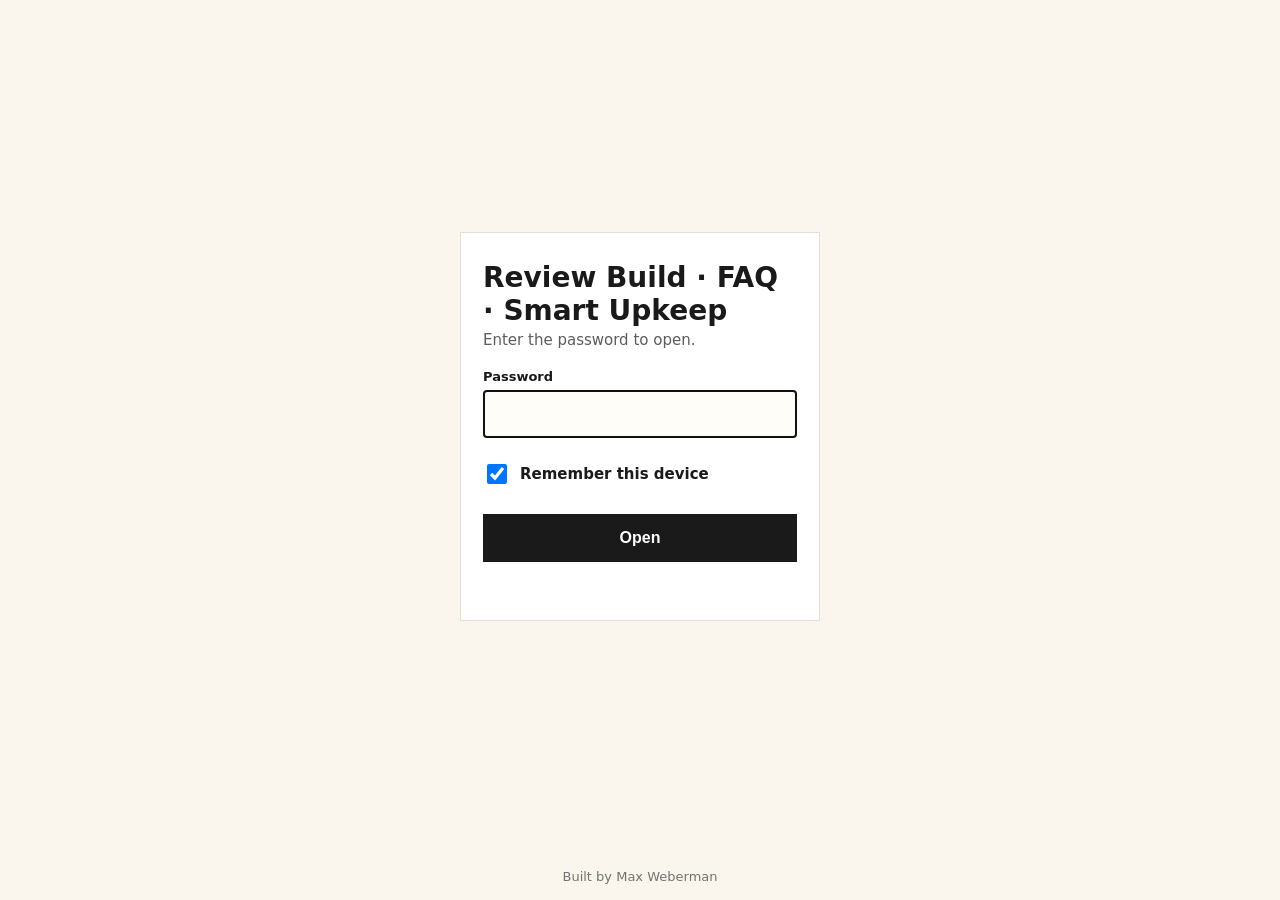
==== commit e493ea28: "R74: chat button kit cc10 (lifts above fixed footer)" ====
--- a/faq/index.html
+++ b/faq/index.html
@@ -11,7 +11,7 @@
 <label for="p">Password</label><input id="p" type="password" autocomplete="current-password" required autofocus enterkeyhint="go">
 <label class="rm"><input type="checkbox" id="r" checked> Remember this device</label><button type="submit">Open</button><div id="err" role="alert"></div></form></main>
 <footer>Built by Max Weberman</footer>
-<script>(()=>{const D={"s": "h1YeWA5S7tHNNgfrOtWNBw==", "i": "gbWkmjeYNIJK5S7E", "c": "OL5KdXxGVh7jUH0RWCpGi3Q8qKOPpwc7/2N6KZKuzgGhZon/MMRmB/f6WwUvNGFevosAZJMabOhudE2jy+D/WbGNeMCvXhhhCvdNXSyofcpy9rMqNt74wuwh0FbJleJq0wA1uN/idbpIYCQ0eFrnw72tx1GmEzA48NsRsi4MIN+MtDgH4GUKT2+ePTHpdRClGytcozcg8ovciQZ+La/p9i6IGAOiM5iA3ZXf53OkEvS6K9gO5ktrGSDLWyHV5aYHXm0X9tLqn6PaNGchSx3QSU8Yby46mg90rZFh+Wp+2bq018oh9z5+o/pSyMafuPnmmRRLW3Z+++Sl7TlFL81g7oZHDSPgwO9o9o9r57BSF7a5lkBM3JI2MDNaBH0/ThDdgHt0ws1jNomQFq9stAYFJLOPxxNocfX1iBxrUXeivfWb4eNxQ9Kea7o9WWMaQxroNjPIeF79/KoVpjRd6PMxxvGnxJg4Lm+D1CoD+PIxI7xWOoIt9UTnV6T4srP74NbagAaIkee2ZgWVFvBVMK/AsvJF/auC/bwqd1g3cIfFdr6ZwbepXwZO2f9USYdmUD1GhiYLjPGBeKp0v9NfysYKROh/m0BAhbzVAvCsOw1IjJCyW/GsOlpx4VWCdOVacTBf+B/rafyxW11nKJctuj6qpIqWKp/[base64]/W4BSgaKXXZ+gVDc9b1GbmqsC9eOCUS4HCowkG6ejK2gxhiip8vzl4X2JQG+JWFuMD78AzpfzwPuOsjo1BNbZSrmnR7TNF62wZTi59PbHJ7yGvUWD6yuFWpeSkAr/qtcBu2NZAqGWf9+6+wSWqtEnvCKSo9XKHREMRiJU3dSX3OecDtOg9GSMw8dPnYQPx8/WIdJYK6UTiAarwBrMSoufuKzPTK2hFMnkbtGWzuww+hUb2BP4dVdkPrM0AY+Pj70j29pGN1GpzOZxCpRN8Ke2fuaLt45WvKzRY4u2s73bZykm8q5lk8qiODYGnYtOIXXD8CgOAUIIhs3vd/jW0JcCLXgocoYvpoE2MPb+ZYd+SfyRHqfz90ddMETagclycOctRdMs1nwofc13eRvo3R2OBSbQoq108HFWC8LU46jVAHzPW4CFnqvQVFbYvpoGXZit0PO/WCQTqlZdMgtix7VvCuWehLCH/YshwVrEwY5qs3Y+sOSwEgxgVtbNjdOpCS+nsxLRoZSOYdvN9jeuT/r62bz2XSHigu7k3iDniKu13jHPU4ffmW3JLJV3Xwvo8QSARbv7kMRR1QV/HfR/wFXWpjzCIgZ2dHSqJKfOV6ch8ZFkekvkNI66x0eUnlG5dRVGaTZwNoeDEQNleF6YTvyYRo2KxrOTjFhxgwBAgMaAo98HG9lhDYbuHLauPcHeo/O501xZOlZANf7Xon+IiiG011O4KABgdnykWdMHBGydXr2vnxv0GCAgBSJ2d8pn6qqVi0T9b0QdzV2nwslXsI9NQBMVwBTbsiqvzeBe/TyjCPciarlVV0oCitLbdt/tCuAxWHcHEQes/10IfemcuFNwR7uAV1KAkj5iBWuZp1feF5TzclCWaVcBC0iCv5yjIi1OT54nsCI+ebsMt9kvU8A2kxCqCQ7lQMJc/Gq456wtkEbE1Lh87+KavXE70hsgCxyeANRfidBCMaVaa9mSArsmDaF0SPUoRt2tWWKnaoM7UAEiwLy0JRqfPT5J//U4zmweQNQoj5scwxXhxEQdcVELOh5cSzwdApz/lP4j3U/GT+rcXMTpEEhvDneCgQYVkS8vahBigkpoPuSzc3rROOMWV2Kbr2kXeaJDWhF5q5z9BkpZo3/sYAZWeRRgX9pY3rhYXkxu4MIGM9MuKsiX8Utu6LKDDDqgg1izHWAnnwZ0ME7nH7mbyalK2RDq36T8Vw0hMNuj1KJ4iP0r0324rpJKbZ1X/[base64]/fsAN3BICrb73q5ldK7gsYiBzBQExqEhT/owKJ989A2ibkdy3K+2mXIPGZnsCBK0/3jnMB0WZoP3gx2dY4DpElWOWQ4mncjf+iLsgYt4DtbpmLWFM+kO0fqZawbMnXqi1vfvoORKzC3tV6s9imi3oEw0GcTT97MEewuL7rxAtjM/XaIVvDDYHgmmbqESW2JqV0vPmVz+FQgp34dC+BTy/sM33ILWzJoxKKOabBADzIHTwR3drc7J3l/OVhGofzuccjg+oX1PlUA8J3GJ9HHv3+isP+ntFa24ufqaQAQYsRPUJ9KOMnPXlyj7PckfoqaIDfwCvG9eIzBw/hmxN2OXBQR3zr7MLJcy2XuwFzSOOllHSv9n6wtFjAMsLFBZGhYX/xruyb/E12A/yjLcLAqYxhmSndbRziyQbJ+ioZe2WUjgcLd3M0ESvfjgWeA/kfh+AfTM1PT+t+Bp6dI5yP3fyoXCylISe8cxlH06/4BG1g6XBDsrBx2pNSuZzCgYODXjGSPYpBeZv34EoEPvrGBKgy09Re6vmJVcGSiPKRSRoQrqLNWidP266EpI+G9VEQTWa+JL/EX+z1RB7qGNQ5NYsPteqG8XZLoNJn79CVonSChgGINkI9FeBkLcU9bw15+9iNzd7BuHGjYfiapNsFse9tE5aDd/ImGeEVsjmgtiFKbjf+jgDPt6Vl8Lu8tHGNa1vtxQq7liWigUeL868XVNn4TJ5WZINhoCpIKDEoJxysPYEO1iSGLKO6DKl6UFP2FHL1gvvDoFfXbbe32dZGrvlUCOUwrUeB6FDm8mkRlIy3VcwrYfxIJYwVRv1n+ACniciGJgdEYHYbh5GTY/WmQfsE6QVGhJMQDA8J7LKLwLHnPajnJy52MbmV5ea4OyOkIuF2YzCZXVCuF5GdLM9PEKMrbA5OkSOJpWrpSs/nSkGWa838Ktz0T7hhoPg7VvIJ+4gl5PniyU6iiSGgDVWoBNH8pH9AKbxjMQFPZXO0/AQTwjYZI+s83r6EIwB7U50iIJjVGg3l8k8fBOVVFEDn/yxPFWBEvKQ6S5QqbNla6mA2dQTV2FyFBfkIybeYk1WK5OvTNbQy7IpUN0BsGndXhKc7jTM33YtK+p0FdoudS066A68Zp2P6HtHK/iTK80ZnmTQtHXugBtUomVDMESfucdkDc5SDO9Bl1NHKy/gaXl/V1jcuZC1dzzjWsrCFUjO4qPZxt4c9qgRzO3Y1qqaZUhEKUDac3AmtOO2FLj5PbCGjU/5XdkA/+nlqMvNoIqxFXQSp4XlI2mK24ILcX6qzMMa8asDWazUrpw7C7iGofFDx4AwQpJUKfgy7K7qkfqGMD1YebKJJH2EqcKeJ1SX18Yugv/YDMV+TdnujVEWGIAnwd4+TaoNBH7y8dWime1sBpB2AbrrquzrXVqUyB/FN7jEKXHBffWhQ3+mIIQm205QC95U+wMkN+Rpl4lchU3Cvx8C3tFftyUHEorhYtWb/VWaswO5BAp6jRKgvf9mhvy2gMMtAkZ9BJj1le/jl9Wq+778z798V43CgAPP+2xP91iQU5gHwcmclQGSwTzj9z+MqmFSgDGSG/B/8u+5aQ+STS5kVHvkLk9nJkVVvupFVUvHAAatOJ36b7jKP09ikhk4fxideXmsMqqLag62kjxMlXNLVgfCkrnUlO8RHlAUfsjPW1wOLhlw+HQ+J5A+f2pztTS97/j+4ug2x0ZpYmZVLouC5L5BUA4YhtPKZQ0ZEcXiXnS+YRW5pqTgdEfoFUOUwKYzKWY/TdL3N6OhnpAW2onQKhGN4rGae1Yy/CuU+P2YW8yjoFUuV+/+9yUuP95M5RslkwccFc9wu6VqEN8vY4qZLXYxjJ6nSGZ405eRqTr5KU/KQmpBmo3R+EQsrYmVEoDaVnnSqmYdR6N4Dd4Vi68Ouu7kpiNrZ86xB8XrpxBV/qDtHJ/L7+zbVBHDPcF87tMeIGpAiMuQC+h2C7G90Bo47KI39jVEaC7V5de9x80KvOACgE0iFW0x1CQWwdEXQOFPiIbZhAN6Zz3GdjYe1S2b6CACAe4dGX/5xABC3dmeGoXrwYpmMSDa4gSYZnXa88R7INaqxEfBkX4khRxovP5Da7lEHhLJBQROPgjs3fG2Txsq0oY3IyUqt1w4+eXz9fxV0jGsOGZjdYvCiuec9m/jmtqq5tyXgvRp2y4YLI6pfJsbtzGvvQW184nsc8j0rjZMkunPB/oX9FH4n5cL3qkKtLQDw/sFkIvUX/2CI10GBmDNBS95Ei8cBixqnBl+O3dCpzc9TRYEOczRCjO0MVYu8QztGXC313jHesABIj33xJkW60Z2o5Hmm0gaen9IvubyuRrmCOIv6INsCzHcBOQn0bjv2nz0mR/Ri/VomemhCccCGtm2CvE3w/Tp/G6qC6Khs73f1gy68f4j3qKKlMpnIUAUFc7TdYKwW/Mhk96iJQ0EXZbhB86l/8iG1lP72K1rKLc8/thiYf4tqR8lxqe9f6m0s4AuwaFGp/mRUZkuVw4nKiR7zb12JhkgGOYeL4jb2OIv6vpAxB0DIfepyTB+3WIGLfTE8fp+894tw5tAQP3sgN8XHPEi9q4jZCcJCLQbafvSvz1AbV93wy/aw/dfc4hdWAlmB3ljRQIGRQdqG6d3wfwr5K7OZpJMkh7qQqKmG6RdjFAJiRblCxjDIit4N5j/aoN04kB8Bepnmz45+fzW/dID9u9QDaX1kghJvdXlKLeFNiIYr79+TrjnR2smbl5K88iWYOeqvFgl9q/G/QNQw0Hct+Yq7XW15HzbUGiGZDvyNTFRQG6aR3Cy0yvgXtr1rERUdCB/S4CeWiaRAnnbqcdpxVpNZ9qjT1yaFohbUf7T93sHK3AqnDhuivsvigR9hqG3zVRymzoLaMKOyq/yAH5NDWF3/LIb4NrGy+epvODahweowMr6ZG/QMv9dqoogxpcdcbEbFxBt6i/A7cAOQJKselHC466xh+IZJmR4uuUZ0tw89sbYNQkKLdUMZCO5GoXgt+WGG7j0t0XQ187GmybQRJatHgnJZhXhE9RjyZ1E1JO/3L3AqVCxUecL1ge7b3GMzg42wUfnhDQAHfWX06NxJMbvTbNYHs25B74VTX1jGmhvdzCkEq32o1M8dQCoLSKIPzA/1oTBzY0ZSg9axH/v4VVCs/LDfZ99cLSEWxHLDlN+t/Vsd2g669+GBkwtJ8fwXozU7rhEei6GaIi1MfJkrlsTAty9nTyousRYO5zqRCS/X4S1s91wc+McPhw6p31uFr739XnDjuqnqnlAU3nsXz9OEIEW/9RuS4l2mrqWNeyHCKt5w/4zsXOtkqU1RGizHJg0lbQQ72ajUUKwUe2xePzG8nvLFCxiomFHi2y8B/+XX2fLTDEKQI3S+xm/vD7pfLfWyhtbYT0tR8VHyC9bQfGRnol93B94z043RGaMNvLMOA7lKew0sQddM8TcbfhYWGjD7MCzTb3faO3qij7qHaSkVMWqOXCli/mqbgUnqGstOPiOfHJ/CSwAMkXsZOFKdZWIADspLUa1Q8oVm+oUfjOkxo0usle86BLWKMk/InmZnlWkYcijaSYi3RDNRcfPtdmm8uSmgGZmUDN294/1kTbz69JfRNIxhcQQboCwtRs7onzERBQZRmz+qMVYBzUDUF+E9XMFzheBWS34TjQQ4XZt+hWBWLugwgUMnqhrxCMl59DZOShirxWDWAaUyyoO0W5+LNUIjcfncPu+iM/cqpN5dmAj0B2uXjwPJi0FkeoH/7jecobRxZvyhaU3RQhEY7XGWqABEf1fT0Y+CArKm+UTxd5QHo6HphlK6A5BIMITyeK1o4Xz1dwrfryZ/TW2O4lz+3tNgdAy13H11QkBPa5Ok9mvwfEDIj88mMD2kv8j5SRUYpvjVCwR7B+mPjTcIji3rJoik3IfO5tfSE2x0/+iyGlGxCaJBsRvG4ectJuikx4Ua3W3dU/bOP70n/[base64]/apGCgSHVKzdKn+bB4veD/xodxgEMWzKRTZPvDQsH5cKrsB4AGw20X+MTmdAZdMz/Gc5NeQlaLrdNZFfiPq7MVBLP05htm8S2sDHds/GBFSUN9Xft+p2nir1PAAJaiRywRei1im7fuwqdBjzCLnPVJVygsEnMcKI42vQKMBU9w/WaIHqUJ80WyzGuDGzzfhDU14KmV+fgAyoO0gFbpLgZ87joy1X3nsGfkXlC4p36Oms1f8QSW/gW0Sk693yuOFfOuq2MLQ5Lp/NUItcPS3RYrcUJG2yfCNCs+T3hxsxLUwyBZIpT7UsH3+j5FFZS+eLMRYUSh/Ov6yYJXkc5ME7idQNhHygmPcPs9IyaLDGf6rQw6YooVd16G5gWDsye9I0SHM4hiumz3KYqlBQgWC8FbLTvweNPgO23WwtcdV/7rh1aR+ETjqEvk2Gu7JwvUF1e1OwgZ+xrQJi8O0ukInGRvVdG0xogIIf8fvLOijZ3LXWEp/MvsJC3lVg7f+lYe1ezuPsvDRZSTisMwdJByS87H6WQNFOtB23HmdQ0XwLLGqwWTK/5fbbkkdIq7aYbYS+UT2MskpEEPOoJYyM9ogmuzdbzLaz7UaGYisbCmxWGGbskWxCTHrisjK/w/7/kETYEtlb8aQ7xU+cNTG2mS2DFXWGg8/dkZaXGDGD++JUYKQIUm9m7OyYcRmFQu4WV/Fwl/TPvZQQVfhrsE09uxM0ScaMa+gzoZGl0e0DDvlyziiHWNoI3vwOBuq/fndfhY/IDcf25GEIHfhiMZjMN00hHhe/hDH3YRjHQ0dVifs4BR67HuekhMd8MZd9qgz0GslXxIl4uAFfvzbiEFe+bvsSecBh281yKrhmqQQ1BsLp5KOtYEbsDl1pn96MGKJ5K5iMbCXE88l1ZCiWmFDjWnCen/sCN9ulr5vs+dhIvBvHhfwKmFPbPVm/XHLCXwrZR9GiQRYe1C/hzP75lanb1KrtdV1uz4QuBMlAETc74KOvN2Cd/3JOtlqimYtH6863WvhQ16UpMriLppJAjDIB36pJ2PvpsJbBO9cP8SXRphya39X/DXMZnZ0gAg9MctS7XDvlO6brtNkRRO04jFZRdLYr0/aqRiQKROiyqxi3T+g229NjHvBILU82zQ51TvYZSl/FJ3ZU7C676bnBCRefTd5Q349LcfdKgBEpx54djEVMmYxgr01n4OXbKd9lXcbAzMK+ot6nS9SqmDcSiCMNEcghiMZspRo1O/F6WCtIqM0ti90d9Zyciz07FwJh1dLCG4IGOQ754HOM5wkiPPj+YrdLnFghp0vU1XVcJWnWzOoVPehj0d6Af5+8r3YO2MXWaUIZ/hFlalR4YaE4psbUc9gblCQCJ7WmM0nPKrU6zlyW8aRFjXITgArR6khCU2HfNMLsYBr2l338G2V3tzt322Dc58m49kFOn/l9llNp2BARCwtOrUOtfj5kbqZLcgL3VBl+4ZDXEEXwtenzHXieQ4ZOfl28t1LVMnaYfWJ/ljqW0hpXYCeExdyKc1aHsUdVqqC1yT3hV6WcQ+9UGr6A6DHrWOrms+TsKckIhBkZA2v9z5v14Ou/Q9hTFZmdpYNZDusuDFIKqYDkylzf/s8P/4bhwJS5QiPxYyRhtL17SUtF1VhEtGiFYnDljWSdmnrhjhmJSDtepuDs5CfegpEX2JKvYlQaPp+bfnrwtqzO4CTagnxxhviBowfleztv1BhRiepEelHfIy7O/91GZ5YhbsmnTkwCRbh5mnITImLP3ZwE5/vIg1qx5jxm5r4ftHnNyc9J0YsBj6fLzAdsTomRdDpGOhWDwhmB0KwLjM5Qa0/c4WwXk0LF90Ty7Dn+sjwvq22hYjKPabK3SftxBfJVm75GOP1ZNFP+Mc3cSY/UOlSoov5dt1Gb+LPMjpXICidxg1uhICiF/v28K0ODnStO7SnEuNvpzxX63/C1Cxgv5H8DFcMXYO399fRYC50sCcdjcZkUnT2p6j0cjNsbOZ1u3GMQSBrnb+8b+bEqDIGnBtQ9WYHKcfw+8ns/Lr+1b4Lq6tN5ONPu4naF5IEtKFr8W41D2UxYDUgFO/pzrncPaJzD14TD+LOMZf6S9PH1LCh8HDtHNgoJu3VGi1bQKju8fKBNOGIaigCqPssFTOWev47hM9UYGt5EYpFHLNYuh6++Fn8H9Tm7de/GOZh7k+KZXnxzxa8WiX6EbAPgsLspbgCz1TDPZuyaMzzxLLC04D3aNfN55ovaVAHWjxDJLy2TtRYmVfDPOORd45Avb1S2pMqXEg6Eb2wXnoCi+v9A0ZYEgvOfTEkE7Ye2J1yjtBtyvRJ1lCscB3yjPOHbBKJY/CF8pP3aJHOad4j84spgEMeBhzR2USUW26LoNK/EdJcd/rfWFr6Pwh2ZwgEyZ8f68vE5x3mEoug7IEuwrdJy56n4iymTE2PBWxdmBZSw0Z//oLeBUf7G0O7g7IA/GWTKTSA36+nD9h05fspiNIEwGMyNf644/j8kx3zF0wKdcwR5U66NNw5kuLveWsetDmc3rtWCf5hP6wLDVfOD1xik7cpHdmjz5enPaZxKUS5x3S3qLfjOlh3qFlHVjd37LFBkBoqsWIwI9oUIqAj1OxVYjZ5fYMZpELLuWH/JHTBaPfs8chPrMimLe2blejK8mYD9+0xleg5PO3CeMGJTkbqriYvvM9+McKnDVx4ZrRPeVYEjYOscUf/50It0IXuRwJvFYd/nMrLTgZeGfuYjnG/0q9fAs3VV2mOzgvC/FV1zkFoDkiZMXePAwoFCQZyYxKW/b0h672lDUDggkPDcLdjQVOXBTpZ+5YbkoPjguqoAxrGv3neQcyWzWwdUZZFtp3EWt8KgekySKWOTP8OW5UxpV2KGwHcJYrA0wvfOAm9Wqes9BtPXLgOGBQg7OymKKXAC0rZZtduuOMWMNGQhMfmmt7qK3/4W+IA62IpOTYhA/4HqVAO/DBs+PTgozyWtwVcjjhf+o6s8MnQkCaKwhGyTbiPLCGuGgzAAOi4yuiSxgH3JhDimGZUYmgsL5Zh6Z8VF9prDkWviLqKKMHExZ4/[base64]/BEu7V8FbP+Kx1m2wCAbRJFAolYPTZoTQ8EyX0RE2SWKxu7PexIpDeHhaJjrc/[base64]/KYgvfzYHqMC+Gq3ZwGtBe//uCHc1/pMkiUYu2EFEBwyYQ2vSbS7LTE6EULYiqt5iljkCjEBRLQzH05gtCGk3dkmyLlJndY9arelhSqH8jbb3jBoGiEG47miyuBWSbVOzmaortVEK89FfOZ3FVTtcwZ0IoAVimdui1JolbQkQgsXxRFi0K/WLqL/Cu1f/mdAupYg4k/eRPVFrc5mUX8RNRaxxLsZJ4ibD4OgnUMXrBN1EWlstX3ntIzwzdAB2rZozs6IKduo1OuGN6AdiLp65TcMcON20zN/9+N/9SrgnLT7Uxxwqqfrm8BpWlGLOkywP3msEh4YH+25LOlSHXkIst1GrY0x7FC4f05K+y17MkQRy1jV9TPZWcXlq2mM0cjcDQxHzg3mhGPq8KSUCk6mqMOzCyAeUQDwC8UrvFCbivj69+z7fiULj2ube9lppBgI7RROGQ7ErIjbbizCnYrgWlJ1/9dgvoiwxjJFqQ8K6oGTOVaeyS1Cwmj2dm6mVFYh2seg+PxJaf6lGFZf5jma7XVK0+JOP69uPKE9D7Wy4FhSq5oIh25RXhdJ8dCSxPflBTROHgDMJvNH1CoVGLEMKj+haQ8o9qkKq6xPtxQRATSg6/DY8nKTgJ6aWdUI5h8sVDf8rqu2lPzRY9cIdjz4pZrZdgXgJa+WNKnJ4UNJI0FN1IT9033EzRABo7atN4C2cJ/3hwfyziX8PsqwDJEMoT9lmi5wqhcpAnX0LmuCLis/4kdevsrJo5fEXjILsvbFGwKAPDth2+Nj52EeIg4J8uhEgQUQCxqu75AUqdgK/O9DxqW0iRArYF1BOc75yhkijnWCTtwUXHzSyJYdWX0QeC9yDN9j/4n797FafduYXU8aT0vUZIPtOMXKVt/X57wm9KAaoET3nhwYUIDFeCKClOVqYeckzBzHs2ucv1FMmt8ngGGrjSAmWp05O9j8AM/yU25nePuzDscRrFT8DgbDqbIObx7FBQxRCyrbeJMegAPqKgp+RaYXEbwM+m7UiKIh4LgjAjxZ0ciG7gIIcasRTC1P5+yGEl6ggz9ju9KeUBwpYidKyq4WCRwYOCWgdRmw8mhBSDoU9Cy77+uairEJjkCSYuddYcJw/1IKGDzQ23NFpMipMs5cNEosj2gksVhxEYZxktoF6vUOA/cMKL0evcBrfvsnFC10Cs8JPLh6ldu5v/36hpjXIT5b+VZ0UYOIJqOek80yucNxRAw/0t7e+PcCWBYFZ3R6U2dTX4UQIx76m80YTZb6vl7Kfy136dApNB9MdxYtOCEkIBOTdjRKFGJYWWXKs4kLKslRjWvzPGEinNHF4ggiMHgVL+mFpgdqf5NAzGPsHJlpMlYIsI260emxirTKfAxOxkbPnajQvgs+W/PUJG9FbVTb0Iwl3JJRY69aWWd9DZXyOLkHsadHD3Wfekxy/Mwp8AXK9VO4unCtF1BOjFY45jya+HiKZnIWepdapUqtOxC3nwOWrFy9mvOfOxQQopa6c1XoWQGqcGSXDF+nbY78yZVJ/NLXxH+jNs1KR/6JkND3uRLLcR2x+LEFDk3vzw+HHtGNdgfkSZh04xBAtLIBvTJCR0zb8rcNywCcpkGxoCCDksokaAfnkw6te/aaEmODFYJueQXP/GnJhpi0OaOu2Q05V89p840tbpWwaqWoodcAVPmmCdvmOaLj1iosvFjYyeIHm1Gqz3Buu9sgjtYGpHe23Akti66FzaqUGIsmpWIEV7yqNPqHF/ORD+K7I/1Sp+MN0bz4V+RGUHTteiG3kO2/6jtpUvRVZ55jjcmhMJam4PP+9UZzdtjaUVE8PakreICjtUbyrZFzCSJZA654hIflOXsse2Tx5Bhwr3RsDGQMVaaSBnTMHDL6NrQRpXMjRZR721AuGBghRlOUOecI3Peb1PZrVtd9OLlH1JS/94/QaHD1a8f5/dgx12aMiYAyuUUHACUvWCv1eB4/5SoB0sgdj2cXI8BlYtZS6rZXvgzAwoP4XSqMcja7VWfzOV0UwLGmUGMWr0vQukjtahcdBHSYy5+Y4j62JdpEW4rkJwtbTHBKyqNPLRp5V1bzn+3jeLBHSqaLiPIUEQJ6c98ckk/QcebHbTZJauqr662IY1WQ6EJOpB577zorSXUJSWuMndyS4apz7U7ybo53n1Oy3e67YT2o4wrMiCfZa6SaxCq4Lvx5W9VlRBMGlvsajs2JKG4i5d8NZJYDlCWUmZoG54U0S7Jq0H8ZuE2rshVsUk7bdQ9t/dlyRJMK8e92fHLwjieJFZumOZcD8c2JiPPpNniQG6fWonVjbWQ/HfcSD1txKN2VHuVW+5NPxCP25LPxTzF8bFiVRVDYIz5WcWdgP4PmNzO5GACC1g7DMV+kMsJAwbsrVwoOYK9Jgt/usVucbUVG5HdtXZB4BZRWIxs5Pj3hl+IhrXvtSuJRIfjUwDeW2E4NgJ0lLh46xsDZQa3f3agQsupQsOC/zs4b+DGFj3QsiqGQKzDYlKUECd6dLc0LoTr4fsNdmbEttxKDjens9ZUHzotwI60BFlw8D76WGQbj5490FR0vWwWyI0CUSPlS1k/GIvc52tZYoOxRKWtIPCdXlLmEnQzK3dcfwwePuoty9jCXdNedTat2EXUkFb3sEaOX0Z108uSYlVNgHY4rDO9HFz8WT2qnkOzjOp+ROgm1cq7RyOCgal4QFodljBG7AkxgroLWkAcdjULb1NFBaBn3TfttUMXf9oiXgF182BEiMDT/V5ty0kMk427Vl592NB5aRAugGJXBy/75VyD2H65UvIyZDLKL2atBPpm8ArxeqlHMmh4HOBfUhYQcI25E708AkSoD6QA6dkZozzboThibp0NCaAP+g5/W3vYxmaH4LBSQcwz9BNoe6XRNB3kcU8rsuU6v4Iz3u22gm1RirNzgPl59KVpbfBbn4dknMFMsbn5/OqYTEIaKLSd6IuiTICS1BYdIeH08yKK1f2HjEGVw7RWF3HiOJNttQYA9JSRSxI+585lWecP2wyoxrT14IFpzFDG8e2nhzZsskocqVEQtxdH7hSUs8A48MsBV9yhuxBQ/oj7lHxCQmTHf3lTqoIPn5GTdcHZU0l11IcyZMWhY5lsO6zqxPOxqrqt4cMLvJXxPXdRjhY9Ug3CRFVnH6aZbsNvk/AF2Fw82Ram8AdriqA8Pcu2B2ibf9nvqWDwDaBoopak8qXYiqI+rMa55r2CRQjiX3Nkuux9XIPlS2kXWBrRBvt/ovFj/Rnc/I3c92D18b2Mil06k/qnFwvlDSEEILoI+PNBdqJGjvju8+HWAOh0DNVV9Thv/8lbbuQIog9r8BZmxDdN/Fo1gmmXcgRzI2OS7XAwKmTyFRzlqwrJBF8QF4BEZ5M3nOHPxQjfmRcpG4N4wdEHz5vpqAnd3XMoZv34cwG1+sugwsDAMh83QVAsbYLB+eamPqZgnorX0Zc/Ord8TnAR0zKFNbYZl2VoJUAAZFNw8bXxOBxslafu+DCKobUP5F9k9NjEypgsSa/M1k7Y2OmIRbIpQu2FYuxZXRuThW34hINeqIStGgZtVFIw4RRug+os33sjkRNKgQYrSS86DKohpmv41BFfBW+EYc8Ltt8Egg1humUiBUNug2ZnLP8zeICOuug5V4IvOy//wNI5UXjC11AUOAuqULTJJE0XPx7+eOLVv0ecjybgI4hhbL2An7HQg0RrcdXjkLZvu3BPlFKT3g2LUn13I3GFyuXN5uKusz20V2BWC6VRmy7l59sjtGfc1RuyoYqxWnhIoknrZrALtZrB0/[base64]/BqhJbOaYBnOV9X3hd/+RO1yRhC2YqYy3uKkaLkAVQ9SrogxG6RiT9GNX4tPcrAA/hhQ7aVDSUduIBzuxT96z0xhG4EtUHHaTmo8d75ES0Qyqh6c0kjJ+UiS6CbCfE8IkMbyev+c3diG5PcXPCOOf2eVZ+dPAso94yhh1UJJSPAJzbTlIHvn/+DD/DtNXqji1t5Z/OWtgb76NfLEFajT9PEzoX+tjVDGW+sXhg/388b3twSM7QRz33VFaUqeLyxw8Bbm78bEPk4GjyAnT12LUj/UJ/FWS8kEqsfnyLmygiL06dTfVLY9t9CtzpoRc20kSUlkSrhyAuJ/S5m3X4dpSt067PAQe/VEAh4LqLkX3KsAlZTMrvHy6dyTcWp1cv12vqyNQqXcyZF80totbgfWiNQgPvUY5RohoujgkStmmSkFUitTMxJdwP4pC56pofEh9yqRF+uBdyKlcW8cA1gNVlbReBy4AO9W/ry8o4DnfeXIltMluX34pZuKCZhwOE3HOpIkmUB1B56HOqS92X+G3jRg2y+MlHar/A7UvIRO1kADkhEdY9HYWhVXJXPSpAx6G+QylCSltft2xhOKFIv7buqP/+XwjTH9QyX3k0w9q30MUGqlQVAVNdOX2fhw/iv0RxLHV+JdNKGEApvKonexY+ZxPLbMSvIKxyNgbmA79yVUZk6hxJcPC8i+aNjn0tz3/[base64]/gIMuhYy1/6NpJtMCQZBCLLozpr/EtIIM1FowIkElqBdE/cDU/eU73sJLpuZBF3yMGcoMVUbkvxN/zuoJFiYqnFQKqvnzhrak9+j4kQSOQD2eFc63bhW3XKUl8SXTYwQAZIo/cNgcBaFZDnaKZXnwbh8gHSlQ6subNQTrncmopW1RN08IEN+JGzbeV8E/Ewb2ad4PEfzGGiHkYsuMwyWoMMohB/eHUU7as51wCaH1guVLWeBoNlcoZyTs+vh5rgY9ugJFatysNgZ1VT3dFDxK//ZC0b/RoTgmPgS/eKFXPcbwY1s2nc7n2B6MI3IyaWs+1wef564nx90skKZpf2tsZ+dWl3cj6bUww0jVYvhOwJ9aE2t+Q+0CJyfgiTIpTbucNCw7sqXmzridoCTt3k2Q4eKArOfHQMGTqkNu65hGAX4gfWeBbBHq8pbTtXZTCeqStbnPzFLgnd/oSh22tnPk193gETfo2bf2Hbin+XMoKLEBoFTghfaYwEJW21GHmc45yp+yQtQZOiIDbQebJh1tPVDSRJEz2M5eVP5OnOGOxaQNX8jMGpCEzt75fIvDLyf23BKUcJhnVAbUSHquCHnMBly/z2BxLr+abel/J6ba42wYG99X9Mh2xiX7CP6lNW6bNudgbsRJU1M/D6yixXBDv4eQgBt/RIFMElUNZ7gjFKJhoHghvxBQCHLXFm8GaeT8y8t9XIJjeqvhyU1d0lfJa0l7vJMU2K3f6eMPO4wlzXahFIDeg3uC1/[base64]/VQ2QlZKI7KGu5LqFZv3ABq5nBLopWj1wyNqMzSJnW56+tFXIlwRAw87xflydaNoFvAzsX94sus2CGTkht6/b/o4CVJOKRqHkUKRND3w/W2Fm5FYKGVBsXD6THr9lk4YvqMRkXz8sPfshlRujsws7fTN1co/pOWpXf3+0x0rFpagQptkCqPd4RzQiboy6rgjC2OYGEPQ2VE3kipAY2qDljNaDZPPXis5TxLxMlgwMA1Ld4+57IOH+Qs9JK/forRcrgxzV0dQHo8E5ZS69c4JYMP/J/cCAMpoYMl1TjWzJZhh5fqXAqR8BMzKu7kamiOqP1ocgNq5w1tdcAAqlppwaYTt/QrTyJDCQBC3NZ5N1Xmb1jy6OwZLGQJwd5t9ss+PSA1lLx9m3x1b7k/pGz/6N/48UuYI+ZLVm+g2qrE8IMzlEBEZu2nBGrw2krCz1ZlgcDmZ/[base64]/ZfrcMmFNl8G9jtS24+OiMuXRgwE3QBMeusbWfztB5gaoFW/9Zbp8cKyMwP2PR2wem0lgZAa9//O75plkfsbHUcEgnn40hJ0jRKcH+og5/KRv/QecVNH5eA/Ta7EUsDNiSvYqT1i5LVkCgojwHCdzXSFbxOrM/SiXLF7tm4dt8T14RaiWsvcHB1USPmFf7P2Wn1CgDRqsDxr2RBDqXQtlMTwKTaiCjgUhlm72HkQFN1lfkI4foZD9APuICZ768gqcR6CrKfi1NjYjBAGxBT+XPKutPuPLFnpg3yLbfbuda/dYLRr1oYnCjZ+ozrIPTJPf39+nJkxLNLMgU1zDePibiE9GMh+b1iX9ZJx+BYYY5UtD5WfjHCKsstUCONkF4QN+g4dtf+NqsHcgDnzffs7m9KOKznBVcfTtctBgW1QhlgJr/HgKZ6KZmo2j6qnCV4hWNzzjtVvMYdDT+PWFzq/b6TNF8hcH4ZIDHSm7pK+yhgFlY8TwAaGc6tvkq0g2maYCzwpC8qsTTWzdewCrqBV87VKzYDT8diGiTcsm5/Uk28cWqdgH8Yq4qVJGzq8UOCRES6bcVyFOyyi8amjdzopl481/2IEwZ5uFuTIYnM/fq35CwEv1FkTvfRBFWZRUiXs2GDFWJUeQ81REU9r6tCxouOSdHLgQb5zpuiz97Do1L8LkVo5kZZ0YoJupsadpf5uDhSOZ89/95xFk/4hW0LKJSf70keHy5JCbDPzk6l9CIAT7S3cbx1D+cu11BBaRdHOKm+oudxLs0PXnC/YQ69IGpZZwSXPtf65VhurKI4r3PvtRXAyf8t/eUtV6jgr5qHjLBzRqEHREnUyc2RreJolhC1D9Fm+mjCOldZZbM2H33JJvzKgiLwmKBV39DJSYZQxmWnnXhOZYSg74cX+OGblEH5X7I+guPyl85OnfJkQvoeGTuluKWOx9A0+b1pK9yGUcVFsC41xZOC1CfFYwCHt2Ar2vbP5URDKaWKNsSsGq5qY8rRcyJ9KUwLHl/jEspFD1CEam9kiT6IkFgyK136HNswVkBoDeyogro8V3cQ9ikeb2AsofIihB5F2Xx1o1wiDVjTJrSuyPIr816qi6gVysKMuRsXtLI0/sVJhEbV/iOG815eoo7CKl2RPSOI/4aySb0U3d/Eet9g4zUtSQcGdSoMs/kSa/IGUm0k3kTBEZvdoZPkRxL8WwvnYS5Ty9C6MarZnG3eB2e+s91gppP37OS8rLZ3Zh/+/x73v/6aA1eJb8DLZEF+RelvRmTGCbxJPENjU3Utv5ZOYEVFn7WVGkcxY9MRbIweo99UY9q1WL8a5oKatbv7BpLJTr2GJHy9cton1sk1XrImSmOgIfz5alu7f44zhL/TZ413TIsy4BZXNfrjhNoHjF/21tycKIdatZYj67S11jYloSycYyUiOW5xNN5g72HccvYQPRs37Ix55be26YoTrr8rpC+3QvPCXDfS5p4XLwKvNLz5J/[base64]/zbESUeBeIH6KM+w+qlJavQW1aw+xsR++7wlw5cIOuSsaJlnDvMkaExuXVv3onNXQiIGYzBghwy9khnZ/RCNy26Vgd1hv83e8OMst1szsee8BK7vSkzPl4N4XdYCgpbQ+YFWBU52kuC3wSfb7kqIdEsgLSXgVs1s4yQwMwWffrJAhG8ynyj4VUBAYJ1xwtRw0s43A7Edqny0V1O3Ci29fALh4gq+1Al3FwikdKv1QFSdL/z2aeM1CJS20lft0aoIhbPsOmeFM9JR2uDPw2Jrsjgxdd/YVCKqMVI8k0kUYOCUKcXfl49X/0Umnz0r8SfbsF/PNfz2JEqbDSfzR/ZZoIHigNALS09obX2rX1QzNRIrOJijIwPOblLYh8MUgHljPUEeLDJ2EZlpspJM+SEX+KH+hKkHSlM68RFBJhzW/JoKw+Kl2ejOrPf/CdZkXNqGe6lEAkBmkBtv76zHUsuvyin+PMPyD8NdzPXuyGL2Sgd0q5i/HKk3lRBhnHY5h9WDgI1ID42sW3GkHkXlcWkzOrVuZnRWxelrdpqBOVT36KSrzn4tXAZuLwPCTDz7SEUCYkPAU9w2he3jTuvt63FlSQyAnJvuBoJJGgt21ZP37U9WtITjVYMFvY3+3jTH5V1SxjR3RUje3z+NsHHG4BMuV6TOJJF/RS/FbR0QwU7poMqoGBXh20Xy12mX/d0L9545LSLEFoEwYFrSkekrpIBRMWlud0PHML6sA+5eTOtAwsn0pQkZWvDZIObLGbqjWhXTiu1cKoGoZ+C41nyg5GZp39u+TDSNq9pxiMlmD5hivhawUj1jYw/FUz+gppewzOqvsqYG28hZbwev85pGj/NAwRRzpjl7ZYZb0TAnuPQ3lzcr33Riwqjo6nnRKT9W1hPw5qQ7cPeE/APGPldhA/cKtL4+/IU/WFuhWpR1HEaUZwOXmgnsej45VqmogkG+uEKjdXSURhDf/YfHyq/QaDpxKdeIAOSt60pVKbfXY0RAXBk4eMN8KwgO0CBq605Pr4Xd0D3hNlKwT5+U0T2UR02zeEJLOYye35LuM4cwV267IGFFeqkiR2h+OsZAoJRN9G0/Q397VEgd2LPN2RMT2GJ2oSA8pjMjzdMXER5ktm7grnZqyh1GwSyjUR5BndTC/5HfuE8MRkZxzapHTeOOIjLu+bnXFgFb7q4uPuC7Nu9C6oxI1spS5w/6DAGFbHfLYSsbd8mKCee7gmuYL6g2xMJA8xQky8dvJIwRclPgTfcjZqwaVpC2ERq7bgOtcU7GuREA+RJcyiC/J7Z/9efbMxlBEn7EzYGPsAF0cYw9szEP/hK13J+egWksDVDYbdY5Mauq7FOczUNrRNai9NqlzvKitBUg67OTsnWYYfn1tm4OI+42ziS+yUstM/1Lq9Ui/gEEbEyFfD4Jvg3hyQtQcJy3419TPxo3DsXshvApyVcD5Man8anVHBSZFmn0pK1vCFLOw5Gp+JXHnEw9vUEMdT/Zn45kstAimrAY5628hIkZdyquvG9Vjo6loVsAB38ihwyomKOJtRYp24pMFZEw++1HneWqMYQ9ccMa6edu86QXD0u/TPvVSz6YSeTG7+Ju6PhXUu2QcnatMlW2+KJQ7GZnleEOAhnB0WT8oS3FD25Le9I4h9GdpapYdxbumldYM5MYXzr8+hki4CL51C8MRNUV/xL3P2S+psVsE0esyocN6Nys5K4HcJtrI9hc2de9Qvtr1cIlwiNRtI6aCXjuwuV1kPK+iokQEJXzVai7/rHicYjdNCuOBVznjzkJ3BqLvyhAq/R7lQcL1cRtY3ThJmSYM9LLUdaDD5GSyZZsqDD32mUm11kI5gpUs21+Qt5ilOv5jddK9ybDPmZ3MrD9T/lMC3sYnu8i7ESYWaHaRohTF6AecNp3wQzEEEctsos7BBaY9w/[base64]/m1v5PPRMRRl4l1qrAwWfoQ7teDBhCzsZ21QMRS+72cuOhApy3d9ycFTmDH449RaI/U5F6wLOwHZzjVmfZTNOZ0kzSmORHHXOLkgSCD3xfAn6UCfTcltZM0ajILQbHHfHIOiQJrQOp5kVfsxCYlEgnV2eAzFgr8WuQDtEHcXqq2uEmp8Ub/CX0NknGIx/y98uZJ22qFtUu3mqFOpqGvabI5d7KlGAG3gYgqaPeTtwaVTpVdK69pY9yqJXsRnnP8PYGHg1Xyj5Mumc574PRqdYB9VD4bq58UpKLwV56HzI5rrCNxWCudHkoVqWRIuEwHhw5qCs/Jqhhjromz7As/IxvG6+fzDL1pLny6ms08wnChruHIOWtiuyAYNWgCFLRzJEaaWoKiq8NvmPyigwz94jLwlqJD6/2U/9EHGiC1f0pVmiLt94z8olA75ltiPmPffFzwKSkUqJdL1LF7AczLi2FjcIW95lfrT/vl+zgi/XQUkwzf0Y16ZPYMSueihE8jlHgCY3LaeYMuI8wZ5uEGzCM5mX/31O9GIDuBN6ZQyOQoQOVnqFOxnriQx/F8vCGefMy5B+lBRVRtrwa37ZPtbTx1PBsg1+9ixkbdQ1MORby06wgYKqllR/vj13snLTboK8jzJ4K37U2efySvzldS0KGkisYFiDFPQFTGDMFN8WxHbxu4kdtMbtYHxYo4ME787Ttob3dRKOHT67milK8GkFoIdFz7xnZz/Tm6rgLQZ0k6oOS6cEm4miCVo/inmjRZvfMlhwwgpsTYzVn3z0vE9YB/tYitfx8K39zupuyJS6tW5EP9JRViK9JSrLqmANMh3Aj5F2FbwrWJQQ2RuUsur+7/Gg8OVwx07iTs+abRzlF0TtzFTspNwHn7/dPqe4E9qkEdKkO/TNDjTRVTvN4UkhXejveNlIFom2Hpfp99iyuNPo4x629V9cg93+Z+awHVWaeNHmEYZBnFEUDZQkNv8UfxrHdz2pfNACmwvxDqzb6ORkh9eaJQ+NWzI9JpwmveCvOKbaTpiM/Mad3rN1zk2DP8U5F4E4eRU+Sfh2OA8ngc9YOXV6lZxHGEZvIiDzAPgKvupVxKGrTB+Sej0IZN8s2+uvRcdw8j/0X+04fTbJ8ocmBAYATZjWRdfV/ValQ+uIVD0Rc7eWpPoiJ3ZfCzq2if/Eggep0sF3nB+SeQhtvMWeTbPxf54kHlxmPRVdJjzXbUOdPYyudaXKif/czxSdZLeWYxTeVwUkjBSAHPdIAji4kp+uQXU4E9EIEAD3Tt16MIky4K4Aj9Q57vSSH/DMMseFKjfZriM8", "n": 600000},K='mwPagesKey',u=s=>Uint8Array.from(atob(s),c=>c.charCodeAt(0)),f=document.getElementById('f');
+<script>(()=>{const D={"s": "h1YeWA5S7tHNNgfrOtWNBw==", "i": "Mjm5Jbp1CUGvVQFX", "c": "TffBC61VKHWRNC+zCj623dvIOUSttFuj3axT3aLqTBgis91Yc7XTbJL9cO5QRL8gnUz1o4r3UeSZdICZEIyky/QiC8+Ohxb5mYUpuxpAQv5C09GmZcIbAelJZNoaD+T+KPGSvZQkgYP4r/YQpY8zeO6/Hbjp472u33GNIZij4VigICle4SMtcBVALpRqNFGMchYKjcyP0fSGNERhS+qOZhvPo2rJ4sXf9+iz8v9ZRVgwpGbHGME/tg6GlFvpo//1yRmEPp5dU/2N7S8oWi+YbM1RuNJW8UE1DuefDMwBgDGOM4Co6sQPySuatYmYTTnJFI0cHQ/QJpfYJ0iF0SqLb1rIxeFekRhp9LAWOuUc903LwvQJujtiYlzq579e/vRuHFWzhCmROyNIPvYFuuikWk9Y7JJmmIce9t7/zVqZC7U1q6faZLafhKc5xwuBEGd7QXzzR17QHkmoc8445t4R33iKwhItjIBK7vVVmzWIM9VQkuxR7y5m3FXRilAyZZW0klFBuBmherShvsOt1OpCMhf/S2VEbPMTOkQfxceqTkGCCacmv1e1klfhQ/XjysLxtIrAWbObakSAcWicYGuajKQzQGARX50YWIb7CoCm5gdz2xgg8W09f9Ge7SPHsWSYr3c+9Fp1dyw4bbf5pWAmsrs68FOHa1yCwBhJy6QlEhenjBufrW48kGG0Wsr/70LdSEuroDkEUsw8vLqfg3CSx82mdoB8Q/sb+tNEiV843jWTQUGYGlBsagg60lGdy/s9xejsYoMztyGis5V4oHMxLi8AzHvg5ZzFpwHR6OjBeH2I2TQbCT0qa1LjIVbMDL9RGeyVdFDQJFtrXFjwUeHMF5/XeGjZF2I5Dy9yTIMQVLIKHdcta0IYYgYAbS35CKY7DeojtriRw9zibVtu5rMCFzcvktVKx1SNSRaIEHZ6OT8nU8rMbD7SyLZI4A4CpPRwa/9zgq/kkOpEWTLz8zqDX65YWXeYUeQhy8zzpG1zs6xH9eBCeWVda20AWPq8vf3cVj6zyu1N811z5qitAOmugDF7HzofPP/89T8nUcBi4eNr7snMqRKPrmOMVat8niVdeFWMKsRdTXhn+/rgl2igDcolmSA97yLV6CF2egSQ5QLTpDXRvmqFcjN5yn8XjyVmZlKohUcblOZYTcQZcOQXlbjplIWH9GRiDVtyttL8boRoYbE6iu4xW7F8O1tl2/bjjLbISWxOAXkJzhR0COHC8SemRe933ir0Cx0Uih0Lg6VZQU8kqJia4w2pk7eVfS6qL8h4t7kd7PTTcb1c0K70M/TLeSHAZPgZ5HWFOC7zEqcVEzYZXyPxdURBwl2reYlk7xU8NSrgblsrOnPRET7lzJukYXTB4MQ7tsGZ84PE+4QcPG8kk7e6KCvWTGg/Rm4aIkJFomADBwodfkcJcYH+v1V+dBvFPkfGNCtsHr8sffdPFgJhSAWzoxZvigKR4+FB3BIBjGeH0bHyidfFA9SYTr8s5FXY0zIVjxRN6uQOr8N3ab+EepdJDTzSPSneN30XHzbr7s/a7fuuR8BFmOPiqAIS4JEDWrWwIW7pFDPlPMfXMrokyN+9h6R1XKpMIfJkS4s4CNGDAQcGeKwVJJ1PUlU+V4gh2HWKS3MI66vIHYQ2Pc2+zJ3cf6DH7LI5RuhtaPIAm/rw3LIL+r46uXWOHnhZw6POt91pBy28Rc5llbdk/fiJP3TePeX/LNMqNtyP7MLye9+S7IVI0FRUsgAzW/sp8rzEYonfiddtUepZHzYGM4EnsFkQv4pZcdgpyOseM94F8Gsqt7cSOtBywqKTO7DHOkIdPsALbc/zp6fZDK1nhVYjP3B9ZueauB4ngcqn+StaTJv4vqkjNUuVUxlbz5iIAfgSHKu0eyRPnaM6vqhJtFDvM8Lt7dhcPmYKJO/[base64]/VJJfoSzck064pj2zFueov6Z2UEcUVvCsCB0qKw5l8J/8xrHoRkoYG/xRf07GI/Zj6RjfR8FNIbzLLvyqa/ApN9cktIVVkTRlUui1yiwx8ShZwHy3wkCGQqVRC3QxxyZARZFPqEUlRo80WZnZqhDV7IsTx8ubI3rQ6jIFTXH835cybeEvHRkuYsv3ngOciF4bwQFoA8dX989bB1ZOXeRWixRVMS/oym1JzTyOsSeJOUtqUgf3d2f4DxIAgW4o0125EturgA8uRB6xToKGtg5amnuhMO763UcDQn7Lbu6bfZ5F5r/IatBVczFBHU3yJvRUAH7scuLcpXjUY+MhgxqPz7CL1wQ2RLarqPapqC+lxIhcE26zSasL/KkntJmPJlD7zf+guyT9f8piOxz1PngqvifwE8lIXkOS+/5G0YAyI+xpwYGE2mloUx5iLUdWK/gaadtWXB6TWDgFgKS6ihWIH6GFBlUCTO4gGrlyPAfLyg22LgvEDujUv/8ezNsng4rpmHQsBx042HwNlNA/sssoCM1IDwfmz+x6GPTIRrL3S5uRO7M1Hj43Juxn0BkLoFf54zs4c7PZnkZHUYhmR5ypLUfKDWdJ93gYsYr/Zd12E40awN/zhe/WOaDRMkIjwouKAmytLE8YFE24EfHpcvDwvNH7p6mMzAb4+BgLWVuii4pUg5MEKpeJSb6xJQ4qAK4rHtWzjZ9DtOyob9hZ+CksXnUtV92JgTGVEhlGifaBYsf9zoXFj4zsEtkqvKpBVnGZX8Z4MzSDD/8eTcrOAaVRnvlTngQ51ChCGSe7nG12IWwK+3jqa2ed+rdwVPLxXiXcHBh3P2B62UU8kzjgM0Oqx50dbR8hX9/Fnx2yEzXeog7jJy4iYNdL+rIaqD0zqcB6vQ7C/ww1c8JofPkCr7c1xLbmazsiYiFGUcWvymDizJLuzyGSxg/RLzNxwFrIvLc7t120lwL3LyM4Y14aOAqtYkIJ8oG2SVxbd2aMMA/cXQ8qrlDIOGr9cMQaVuJSxjwqtCHv2St9TPIdLM1EE05cyDufrsB36tzOJaFckM5FJoxErhDCPBOLqzW15ceFBxjDAkC+yWOqebFVZ+Q3FhPwuQyIqtTV6/[base64]/g8i2oSO+r8DDri2MM3GEVyRI776RFJWWyZG2kl76YSPKE3Q5lDOmjEMh5HAproQ+WlsruKcWAl/Lf6Svp6QPUYV3LlkPgG4xvj1+adwCHchDKajn7xgnubt3UDdfuf2m2QaBtYNOzsn8xUNUussHokP6AJ7JkqsOGn6ndXmlep12CajGfzGVxP5tzInpZpJuauHWka+IjUwjzmTHEMEYLiP03xQyexgQcQjfpIDzNa5xW8/uUKQVltn96EkoweNjeI2d9Dz4FWDNtlfR2kQer5QAecF4IK5BRQf8nbMDBS8lEA/1vJ1fBGsVMKpSo6qsZlXVIszLN1Imq5IIOs2QJBmSH4WgosjBfcSx8I5k/nkDRnRBDFDqijuZnSiqI86I3Pue6xBvSAfmbe/AcafI9ONZXbg1IzoPDrEr32OPvpBmle3JOqVnH7NchowRYrqhvB3yuvYDGPK23r6vbnoKgwpDa1k6YuwCaYrV5GB2+VaMz54JoPs15LPrLT9XPJbFW7q4D4hN/orzjG6NrA+VVEf/+g1R+TlBQYHYEbNGt5lME13RfeKNq/KvZhNz+HB/PmF9HwnIWdjFDMoYoQKSzg3nvWQCTtiWOXRk/+fqbjE2pgXV0wSA4a209ye0hEQcEPPpmVl24CSWwsdXeq3Z3fpthqvAxZ1k6bDaqqHxQqtmzWujzHAPwdlPeE2yUWvrp0xZvZhPaprUNlz/yjzB2pZoZeFTYg4gAtE1AqpLN70Qp20UIItgSi712J6FWH0jIGap/t25WJPSu4mwZ+Si2VplZk4vEnMutxFMck8lW8dLkPn7s5KKrQT7nA46yAbBRPI9BIndEauVDvRu4ta1/Dg4luA2dPOEbDA3rD81TNWTilLFUvy/FAcXAiGZXfGRbIXGGh1lg/te6VMU4pJ+a8x9vnig6XIhl9RAgDWrAJN3TWRkw/uYNBm6ne0ieteZ/6woA9U14ezUVcb7SvSCCDzmYesvaFfGOpydzsvryz6g5pD58GUaOPmVwkrMDqZyaPuq+2chlYOHhZfMiswxwYsJHpPook3uFAiz1uCQxFX1BLk5wSaOJn7UgWXdycMoQ1h9fYLWo/JMNU5E8v4ipyTccHU5hvXrzD6ixTLRAPSmMAyU4omtVNXsSSLspB2TDskZgE8MQhBgM7aks3SnJhse+O5+Xh+hydZ5apVcsU5vrDBM9OfetystLUcPJO2oeeeji1F+vJrZTVyCpg61VyIZJerwvC7yVMvuBuvWdNPQMl/WlUbPgoSb3y5mETH6y1hOue2NK9YV18v99i7C5eRuppKXLCfNHcV/9luYZ39BnwoPt7RM9aMIpuJrQlb2+FIEtr2ex/YHDiPwQc17uX4RBwK+b+y55Yve7/31yKILcRoQ+/pLak5r99E2JkaMUjp/G3TqeuORKBkxfWT6RDcubJkElRDf8kNyLiYCYsW8bFEuVNi7OA1fFvlOgi77RY4ej3qFVcWGXjNSJjBMpsHAdHMsQZ/Ywah1NAKUcBhuIhA2E3r4SsdH7F+G9COFwltR0YkVSASlu0nw+8jpNfsQwetwmrXO2DG/+Ouo6k9T6Q4d/iriHgLclW0NrA/dmV7cEX76+5A6V70M1OkBmpUNRgaNcj6erNqeNTVl6oCUzEAoHk5Fhz8mQjq53u/dEIuhdFcucAulwioZOrjor+EMDXCSnoSVxfiRJDIRhubagS8x6e2+qMWyWoVoz7XKG2K+nJDSYdTq0ePiVWIXZEpCwbSC8gwl/R4CN21op6nBuVrwZZSrhidNPKG27J55liFdrHrsr/f7GNf+wrX0oJVcnM81Jf0ayuj/vSvyMo59lQAj1o2khYLzDC9I2xmhYDyHllGVgtZPtawaXpSAp71Gjn1MN31dgO/kKsNOjguQ0os64zN7ksSgbdrMmsI7g6h2uHXk2WwA1dyBj1xte6KJS1xtGFjf9Bu8mjVCZCsYwUWJSfGk9r0K5eY5sg0F4m3JW1kE0YRAFvaA8dZmv19ZUqenunvW0LwdW/XkgsQ5L3Jl6bo3m+wy2JkwgiCNCTXkdEd+rpgl3g1NgUs9X9MDWDJq/yOGspuMYZX5QVPcGiHinxBi6pKwsNnzt9g9MMBFno62ovEXSHhad/T+/hZHk4psrcoddoTjgItXThCz2dBQRqhFpFtNgvIpyNMZUw46M7k6SYgwzvWRVqDHPdJvn9onNCHo36UWKqDe+zglaXuG07mfekFQj/3VB7117t9TX9ft4jQ4obvfPFs/gKVjqLMKhGzVvMHCEC/mcEKltp6tQ2L9Xgnu3NEOW4pv3W1tr9+Hobt8EWquvLXCSrSjIEAs18kBPOxfoiCEFlXno3XN0LXdRgArvCcv9YygRn90az5oUljC8Lct+cYeckZJ4CmqM0PgeeokYaKu0UHz5qk9TYYzflMsB/wTZ1OwvMyAfTJC0ZwZE0zhOrAgPA2etaGzd7oioNlLIGi+vAq65/DDRgZw6JvO9uHmGOjBA3zD1vI2tQp9p9M2mrbBSUmsP76GRQywAFn/n5nxVoEJV1584zkS5yn5gvQ64Y5pOC72Rzb0Z/IiQpPzDZtF++/COLLzNlx4qDAwCQxWYSxOIzT9Z7q7hS3h9AJ8OJG3kulkrfYgTVJQdEBOprCF7f6BRzdCC2PevhyZhwEt1Aw969KapqVpxcRpFGUbptjm9S+FLe4VJ5Xug0BeLKzNst26wgygFRqtVDdB1UnOG5ChduVtgFzF91w7rv/aYDEnNEzn4TB/bXw5Dlg8EbLD9QEP8QMnBu3anLfQUArfI6Nf+1qbMfnNBFHTqmplD+kA0D2dNzcizW6nt3o7+c3TxetQwoTpg4Q+Vs077hIWtRFLPwOS0uSH9inos5KMtMsXzVxbFJy1XQiyOhQMWubxWr1xM/voUCWhppNoFWXJnaZQcXPD7w1tHT7jSLGE0ibQUCc99JbXkrfUmPN9w8Q+WxS8WhOTA8iZbdl6CWdYdHkdrjPk57KIpSzDJqBRBPGHS8lJZYy5qUQPcP1j3mTAE/U6u9eOScIzp3fVL48zclhwsZ/[base64]/gM0ZxxAVFRNRBgI2+VYDY1K4oYDN1zUnAkQ6DLWl5XiYITsWDRmP0PyQ8FiNfpt8AT7yEwvF36dgw2g56g1V9t4ICACsAC/hR/CW8SCa2tphqj5jp/BgDnx/Llk4O5glFDImYUjA9Rr0SBrKgwV14RqfyEBF+JFgM/1etzXMFu/TTIX5XRyH9wxAtGV+Zp/KYOijjh5iexGIttEE/KYmH9J+TQzRsmrag9UxFFUI9Dga5BOLsLpXCaGUqrLSD9asmgBVMNnkewGzfnnSTTb//DXj7nw/WVGh1qAQBgSjxElLryu9pD62Qi9JSdCDojrYePdlMxWsZ2zEYE5ZTpNdWFV5dtpzVE3G9yz/9uT5PD04UFXDCOa7AhobBgGJJTEka6q0pHUEIC3+FeYCT2SeqfaXW2VgPeSrcS570m2GCv6Gr1G1WxiDSgE+v5+hSsbBjtRrc+7kqqeRT07Npb1RmnL1cTVEBWoKI0xr4zrI7Y79akM51FunwBGOejMc/LY/c2PW6slrzSiopGUta722R+jQQa2CfUcSASBEtqga66/MfaMTOZ1avO3590yGfy2fZgQlWg2Jmi4/4tp8AjHsI2mvyg1aQe4vKL1wPcT1xhwalO2BcDy3geVCclhJ5XbKmmuUYb0uTb1mum5CrrjCzQgSOl7o5Fjl+56dRl3FOyGfGJRZKHWKZfCbnimEpFrrz2HURSsmFgii1TKGJBYXxjd10SbPV96vZT5w7KWri6D5WtGwpVE+gxl3TSytgxX40/uf+DlwXO3qwdR3V2TT0+uSyvihGxZY89l109M5ZtaASG+4Es3e89NWZqFzbcMvjxJ2hdIDNc7xtJzTdb7pd7pK+GZpcynfCyjmOvwbzOUq0Urt57rde2PZYa1Lnk8ifkQpA/OQxhkA1hSUpzWT2YJ1CMcSbg+trCsnTjXX07To8E48zTkmGsmo9WJO+0pe/9Il6RuW6mP15M3zAdwojU+O7pM3BH38aHjKupfFjDomzr5E2UEsv7sxq55UmM/1dNA3FtNtHgoXYehZ1VMg1seBVLVHFmxuktiL0Q4B3mkYa1magPUMk0npWnCBBs4OErjmLr+8X/[base64]/IomDSvu7MKNwLYK1gxIz8PmWzPnaKEJ0JWQ1H2HdM/UQ/Flwk9VClx9ux4QGYIAuoCvH2b95zP8UGYDdSxjtVABVte+NhrUsD5M8mj9RV07wc8ieKVw49it+47Wy9RSUGsjWP+sYaF7bIciQhWIqYimnDmorGUmXLRt6TJz2fa1stHL0xH/D1FGwCBJdKQEJ9/7EGnvVuWYGqQjWOB2swgbFdzIZrBYrIoONSTf4+9FEtzoVkjcgzHAMq16F/iofPQ0fdjWzq8QSbTUzZ2JY+IXVDHewAf1gBVW7MA5ivErfmk6CsoBym6DF4kdfwWlbSxkLtrL+KjkL/XDWo3kUDGGKBuK0p4UcpLykl/ORMYx7oWcWdvA3k75yR+53G6auYjayccl4b7fj+iGjQVaeJ+dfX9dYNbB9LvAJfMiedPW7xAGLTLeIaUBtb/INm5N3ob3C0lZsIcOvPHHToyefbuqB+p25Scd2DHpCu3jLsYBWm5SHuYCCS7GpsMDYg3eHIIDko9JANnvOg/HJ6HcGfrG2I8e6zjIIIMZG0t1AQGCtzHbZo6qMsttBd/3WQT9WCF0PM0/449AgU6O7ke3owQy/yybFk65KfLkkqz9f0PxJzokhc1rS93Bqj1yuIxfQf8dfzXzgBovkyYEK7B4V1jq6vyICjWmgqGoQi1VGegvDMhMg48dA1logWDrzJJnA8YFDIY/M9+DQxtRhPn2IAwj/[base64]/sW7yjXYoUjyHU/G+UmW0+oCrofLcipJe/KuAYhjFUi5+q3KteB2Zlxi4q0V9Di3z6FgabAlFXfP/[base64]/RpTeNm9NuzSoD5LhPVMRrnNaK8SLOICwoFzGhTEI6n8Tg6QLrjLHnjjim+Zaw/eAx3VIC5AhxC82Egnpr0BGM/Y9xGMj1QsyFKYOwmpPWfQalYLO/6+7doX0vQm96JIgZ2p67LB+BuRiLZQtx4OLMUOuR4zNZs1XFEJNxvIDVcO0nE8Ue/rcEL2ZzLcILBONSDedY0S05LPLnSnm5u3hRx9q4As6FEbQCn1VgdZ5bEhlaOVRsDjcqcBbyrqCTGgtISW4+X/NN0EnGVsddWLuARKRMsjmMSeTi1VVXkFfRbAvYG7TI94l7LHQ2vrElL7n7NCjL0IkP+f5O3L33k3fFPEQv96oBhg57JU87L18Amz9v+nzpwKzq0f9T3P3UAIQ/VMOWjPW9dz2NhIFkJahMdWoZjLI/d2lBct4dgF3jh0bgTmheetguPLBM/Z05loAb23cJdJeb2OwDtrU1ZGnVRSwmfSNjLJoycZECKIgPSr2XTWpFl9AGerVFWEELBuaPjnDETFKFUYdpCtMcI38MWqglcyam0AmJQTRDtMHJNzqCotkE4RSvb8ZIGmcsE0+feA+DkVg4nzuhtSkCQ5VRiB39t/ZBpXXCKdVLzT0K/0l55GVi3NbkzLB0xWlIHoYEVH4vBXEDgm/6CgCY78KFzLwMYcVjNBIz0VlsKLO+/AwW84I5BL4cG78jbAJ9jf+NJaCmO1cgophKwKCWGicgynbaMHOTq+SZ+f2tIjF7htznWMNKkgVEXgd1izAbFHGpgRWcCRU7W1kVIc6zNZbG+JKOdW2B/TcaNpdTac0Ad4QfWGkxln87ajYBx4evjiGIzdOo2AQzeuzwtDGmDlHxrl4lE1jc0ejA6DecpcW/53U8Cyfq3UxsJFKTM3vRI++CfLkh8Kd6QzQdal2AvGPogyeF1RHMH/V9YjgZfX5MbOZcPIyvforQllc5GUA/HZmPW1zIatLD4elOraZRHZCVHboMfkz7iL/uU4PbrdH3vjQlvgDtHiKPayTrzilFIApfhLtDV3ppkMmtvnw2tPUBCU522SSy4Y0WHg5/iFNBpC467itexricEk8Y47tkmTgSCZuittLbSpfXTC8KzkgzoOSy/1xUSRtZofc8/rtdzanYkpTOHQ9y2/mlxHzo//LRO+MvRxpWggIRobpOaQMi2Hwpcu3wKqokZI6XCBfr4mcHcCHdXyxucL0i1V0Rz6mGfPvUGfZKurrame3Jxn2ea1Pbkf+3txzniBhfTUvm30eZKZQaoV5dRU8o/clJmU8gBJR8MQhvR9ak3qAPqVhOf+XC2j3zTZ9lk07PPA7cNaMa+8SwWzNQ21OqFVaC3w1h9UuE74PYIN3DnX9OHB3ZKWX/mB6u/OHfobj0TPnO6kDGUQwNpu5M89/cvhgSdYnougha+vYKQ3eEC/NKHecbq9omSQmuhO+SfxVhxg8lpZYkvOQMX3O5cNQwVKPZGnvN+6QoLyO3GF4MBHewtJw2IRwvkqNbDzJmiZO1j+0bqU0mRh9KwS78uqkkU85SpxHfmP4ylGFfYPxy2st+n053sPpu/vShNceA5jT4buplEOc29gY5+COEl2AQXGroJGwZEcAHx7HVrYPNNQrioCNHZvKN6O6FB0e/KEPFxbTn9zgMUFtNxU8TPRJaaVvropd0M7In6MHSTxngRn6qtj7FKUCXOQmj3P9ppxytR9bPWQ0n6agFnZmFIjKuiUuqKfzofWPA3Gm/5SVJDsHetBLBpJdE5+7yQydC8oQSX3yga29FKL/UBsU62blOz8KZbgSF6uyM46PzZcq0VkOExUcevniN3J3G6yxODOI6GBgdUTkBYbVXeZKX03MiZWUEhr3ECGhx/x6TcR/bCW0zkNVHJS66UHbjiWhcB4UTcIHPscQ4yg+TAe6w5i8axkO1jx1N0levz0HmFIW712iZ6q7wRsNbiaPH7JQe8mXNbKReAvKaQPzcfmsaa2kBC5dp2u3tSPmbrNv7Lu6XfV7m9iva585Ku633i2KG2z1rMmKcOshKmewYVYtmX194LhXjAqRdr/y1L7bEYgYroBLQTndyPTazc1naw8G14YpbxoZsBUoudX36qtbHGgg5e+6DwJqqd4Tfd/0JEJ30xrezq8IIvnSyQksnDc3EOAhCcSEh5qFjebNs25Ui8d8eipjJWsbfOGOaPFwx1NZUpFD/5YGziqvmg+HyU5wjZsmDwkFaELd6F73dVBOhTG4vWb1uXjb9akre6zzKnWM+WNN5Uwjh8wjBU4NtXm+vnP4dmL3MAI+fGKS8OpyHzkgWS75qvOlzmVdkyUzy/irI44OyTd7tc/NPf/J8HASl68kezPlGfrYif4lk3WTkzBLcU0T+/nn/lWe8kA1v5lLPoQnBYz2R/zpyYGOJWD1LvfqU/R/Xwlort/tRA1/z96I5z3c6L6NjqCnxoQj/upytWqR9x4Y6hfm/7ozhM1cKr48CBtOsOrGwaVWUS/Bqn809Ch2LkVp7IlEaLDxTHkIlTbEM1cvOdet4tNCIcKgRmstXjrdzKi2l22Uw1+VAx5NJ/zt5ydAGAigHYN4FDDOqRhsSf3Ox3dWoAot90pagtjmkLw+t9JO97ZNc4oGmz1eWsZ9Iy1M1redFxpuRWD3FYn/[base64]/YJuUej6NocmhwhjwdPyMaPKmCmMLLTaAi2kJh8pp76s/4trEZwm3YMGxrlF1odz8Ds3y+bEqXfIvn29piR24r2oa5BhT3ieoFFeS7VY6miyPYS2xfPckL6rHWAFUL9H/vmKuv0Wiw7WA0G9EY+E3kf0hf9N2Ra7L3P7H5TSGGd+I4uq71L2yCravvRTwBKwgryz5nuau6U18qrmc9/OAawahqt6Cw/saut7lc39udXVc7Vm8HG8UyWU7slA3+rU3d/2wnjmNeD+T0eRipeSPElVkEajwK2axWJDWKRWhGJB7Tfrd/XTWonQK+UvwPJTikPcefmBOmksHTsFHVJwY02n6+IU5SFXdKHgoitJCaI0Wvh9ZWC37OCvw0/rAyb8kM6mzE6lokVtHH3iX8ptWzf4hqB+k9z/KmGc2w40QfSKWO00laJC7Aji9W6/15YyUEhjU/gpC8tBACyyMx7FyGY/Ww5bVhYZ/XC6nZXnRfcQq2QF8B0oV6ghjwEUGSB2HMkl8xzDUa3LhCWLhfznlIySevQlU/tnu6edbnwIqEP5WwbOQLrVdhPS03W57YlzbIed/JYDCWMx2i70npPJaFmWaS5LJMoC2UZBSVkB1z1UE5s5DsZVVHkWmkIxRkaXn8PmyaVnwNYWF5KxkT4HL9YuSa9yCE72SR1ILgJ3heO/fHRlJIZEXm61Nb48gH8FjcbukmoKtiywzJFpdMI0ewUaTgOmBK6va6a2aBEYAqNFTWBd6oJU3/RBZ6HXLdCNZCzhy5L5O+R56B5KOO6Ivu+megbU9XwLSPXDDZj8jaJNabYN7SymGQk65qZVeReugg60Gbkpty6OAJO3+dKXMum06mMLa5Rlf2+X4rrzUtdhIhLMWGjpcojSSDyP77wHx9QYjCUxo9zwu/WmdrX3+d5RKCJeAPK3IQfRSJo0cRjO3X47TFkfAlXT3+1/dbccj81FvB2jOiHnYAl1OYrTkhppNphHSjFyYE3t7nrfdShWFOneNytY2QHvmOOTMM6NavP1fvT4buRBCcymwmJWYXG3W+FP5yf4PLQFrfS175jcqmit7CVms7T4tdrhRX17QcSQgZbdjioJL8TwmCJfoJ3DWOq6JkuX9NCQfsT02/TDQAbez7uCK0T8bHNXQYw5s/ftvh3YAH9/0+qFGQV7P+hbIKp0+oIK0m1LsWua4o0RyymdmIWz9pFJYT0P0tOcwI7AWVEuPow6aMDH3x+y//qZsyAT3xTj67ioU4GF7ZXOC0I1H2ij7PjecnqT6MHqHwKXTE778qcLVGCaiusAa3atBj929ipJT/J+rhvipYPrZUUPL7IJXB0f1tLpozTCeOQsm6KdOmgnv/tAMq6zA39koOba7Klk6PgXtG8mIyUUtatTi3XtjDSD/n9AtRCtdN1rXkSUpBKahXePkXsUJMc37F64DimRorFc67yym1YR4M1ZE7JsgE0qNVKcSHmtpKjq8caqFMC+D8+Xd38ajuBBrK09np3FZEHqKduDyrI1jEr65Bp1ijdFI1titlRmZ3yMcfG2/ry18QRnYbO5gapEqsf0olx9eg1fsAJvxDm0DiMB7CMFIpku+4UygJf2Oe5b2j2AQAEj3wKHQrRXC5t6cKDrCFK2aXZSieHWX0erg3WfZ1fZl9PLQ7z49DxbNy27X3in/khPkfgBllHDh2V37XZ+ecrEZim2FiYPQfxjr8fmEbySbXnU/4EuQ0iv6TWBZWYm5LPYlJSA2QQlNhSA7QXv0JEgTw+UuYs2+CsAWAk0AGPUJbEO2Boj6W73lPu8kN28UrzGGmFn6B7tRhBv08tAwa6BNvbjqJaq/NOTh9E3jI9f4G6epQiw8azR4rGkftEnL9XkKBUI4m0reakfcjg6Wd9BEk0nxQCJli6Za7r1DrjMSinrsr7cQQ7JQMhtmFPHLkMwnZufAMI7fMJ2MA0r6hUiNTSrjaJB+tSYAc38zsJOAnBTVVnnv1C9t8BX0eUSf9ccWwfUR4+HLbsZl81AD+2szznwV95Xlh/y9TQOmICcC574zjo2mPiVA7HR4kYt80z1z1ehgWCcdYEXYj++94rKMZVYnD5EHQSLkiCRNaRguD4Uk2G/cfqBZ4bISo0xHqYWpQfrxmsFIDVYS0mwIgTcZC10YtHrcO1WsasTsONw1BPe9i+NpZWvgK6Ry1gDhiVQ3jUbme2REwBxCo0kl2BwzGx9WKbrRr9YIR6Abg+5WaDhOvo1x96wd/zwzZN/TLiVk8koIRjYc1x71V0hsl0BFwIAL4FfNhZopL3VVnMuIBQ//iyBCObBYiHf0zTUrjjxhBoin9peJTStQCWgkGLXRyd1fpBgXDiBN1+slSuyQmTFHp63HXjiDi2ztHWGfVelpd+TSJS8wQAJCJYQyOXbaOu44PGjjq9l4MeDZ/SSQhcifPd7RLpuaNHM76L2Ij+4oWMuyk5qT7vTOrgV8/QtjlrLq0SdkP4av8hx70wkHkqb5JpR38/gYkMpvbRELXNskC0Dch+r0DMa2Gzk4oD6LfM3EPVcjPqHGdvjWf+XMCtJdqenbWABFkpnyGE/m5VDl0NGzW7nB5jND9MqUo1oEnAHwZOvJAjcPRKtRO6J977dCEYz3TL65nZUilpEqMJqU/iETABQ+kDAX425AmwoKcGTWdlgoUSk2eAiMu8FjiwQiYagGzTGXi84W6/sNvAt7dySwn90R39g7IeMtk0EdNMV1mM/WEf+IoQYb5R8VMJsH1v9cZqxCXKUW5V6rQHi2QNG5BGOsPkZ/uWrJxMJmYlbJuvo+d2o5o/MhsMtD0eAHKd/VhjGqwBnKzbwFUx+thWD2UhBr+JuvpnUXDTQlM3PCZ/rkgcbwBSgzAJ/GTEW46XmyOVFvgr3QGqyCqJS5/6HaJPQDShE8XhKdE02J9v4lF0wAj1elHyTclgJ7bxIYztXjCzRUddgpqwaTcERlcw5IHub650pbrhsBrK3e9DSU9v92JfXug5Kuk2dx8+xEMIuBT3Fd0fQ6FQEDVFKobU6u2RpY+fPHLa5xVye/aCvU+N5TrtPBpHMZTnEryTakuQhm3gKHuXdYY+fLtJnHRar1CZbL94bUVRFwO5EOJTMnUucu4nutMUuC9dJSJTjjFLMN97o4tVBLUHKALpjxCXjq7CHUOZlOxeJ/xmlbKzftvysQv8FAze6MUAt5B+f/PIiL/s9AQgOlMBCbHiPqWhlskIBTtScTvnbQe0qbwaA39FqZJ1GlRP+h90ngGlOhVo6UaZYXebtI591ZOwqbe61gsS3wHESyVDiBIXxv5YxvIqCiLs8fSp11RH0looy+o5CY9Cb1EYZgFntytv1Mp+L/RGHInJ2BTK2z24swK6Lc26lBOJcpnguCooF9zqyIGerYfPAD6y5fExh/VsAzFJ2B/oOiQvvCoq0k9PE9viJrPjBPF6yZ1OrRWgZY5OG4g7PXEfO+J0yNtbET6Ra3PvAykhtWGj8gHP2x4Vc9l+6wSnO2FA+Ak0NDyQ48zrLBNvPU4YYO6hhy4K7BAEKand1eNzRcTHkI7dc5NkjgANWPpnLH55ugqKVuetmcCsgwkEycPwU3ceCjMu7Y4XHhnS9vJSq/PexaS68J8lHks038Woyvx8nTsOOIuoNUQDMGZs9CkP1imyiBs44tMSHQ4g7XcCN+jxs3a3zY5dLqZzwevioDQmmy84AIZyUypo94jccG3DFsnjqIs0/foJbC11cmvJOV2dd9ZF37fVmuiPPOCGCpEks82K5ZMPhiV7dVpXQFYjwLpSBUYuOBZD0JyZJMocYsXnRLxxmnDbhBBBT3dRTHyYsHw5pbQPJlwPUPavCeaS2hIxR7OgirS81cHM42MxJbOKsDzLalmCETowgcgDWjnxNRkFBBAa1u1Qopf2m/PoiwNx8Z5eLYQpzP5Nxq+WuVmJEzXLBndAgLNHY1rcqUtsJjZ8wHqk5gwdnaku5mdvueqcLB4twOx1pzgoMjV0PToujC+6le9+3nbGxAxmRFt0MmNMu2b1QGT4BG/Yza7cQC/L/Y6gasa0XcZddsaqwBwfGWLO/oXMMUsEHO8ep7+vnear8+PfxtjSpCgF4QK0XsQTb+0BWDHMzSGcRD0zoZ8YH+UL13YSKNmlg1LCH0+jBA7GczBnR3ZB5js6yGWTrWjd30S1M5+yRMBYKUi+uY2V7naqDK1h8iU9/mGzg/zaMKRQU3WSq0bicJyxKeF1bi88Ly+Ui0CzEflE6SiCELsW7d9+NDGeV+LCifj9eUJmlLNGwChpuGtSvPooHsIIJHybtKYjvvM75rvbOOt9OQNpHXNRxy3CpvjJ371VpoOrPBk2WaCccCco10vWVfOyQQbT4cE7mrlNi+dCVtSJx9YatY4fBmEs4aYS/DP0jO7kgPvL1Ok6sVsn4pyiihSboIjV58GZXxYIKLESJHIZpykKaTRi0XnJztnbk/90JFR5hTjucdDJpZigPGBiTP2hSA/[base64]/JLipZmoV7bAjnL12iCmXreHM8pTHehLRXw5KmfBqPi659jhGpiDK4KJE9zwwvOqHMoMptVUB0BWiPlmIiTfOIY91eCBMGxkcLeWO8YGz5Vll1xhwgDKDRZmp/xn8pB1cXEP3Ti2MhUAQ+6SSeTECdZj/BRaY0n4yUg2kTerj3fIxwr5jMJSJ8SHaKCNBALtlWUj1XlXQ7lTJlhVICoaAHVVodXM03Po2OuAfhYA6Z4eS+0HFYAa/0XF3XN1kg06d/OP/6Nri97uP3QBcD+omALX8dLl877F5b1p4KbYVczb882R/O5fwiNpiA0qeKmZMk8LD9VxrKqic29wL6bfVu3t2wTDVx1Yt/6zD8Y5VlGXkiLz1VNwVHindmisCnH/ZJgNgKPnFcu9r5NNOJ1THEZrlpCm6xbdqXHLUqA4ynnJCEX8RjZMK4MgSTsJ8kQJLnIT31SSjh/Ib/3l4LtaRoWMqT1Jl0W3kLCU3c1Fp6oGSCdzl89Q2/58qz2OD1KYx/[base64]/[base64]/PATs/W1di97+e3ubDV/x/T1V1HwTtfXu0CTa0pOt6KmTsbGMxc6Uz8FtnGBHyaUXtJgf3Z93a7NcbU8HJl9073g39sXqCTFeF5DbOYE7ff3JMT3D3EhQ0XUO9Sx1ldDj7AikRIKPe8GT/K8RIzEZtc9oCOqFIJEtzHF7uB4roItsODlMUUx5e9QlfIznSma6lc2eGGDjoqfYT9vIg/6zgl+e7gX1dr5dd5Iyyl4M4HObGPxZIu3vNZ/DN/TqTJE62A/SV4bctyL6MpYuqMoXsixloO2T8XGnYpJBqdwsu/8HxOxgiNAkWBg9JvmmqvHt3qtmtbsCTkZIQCEeIDCowKkixbdgntf0FsmURfExiJj9t36BE5DBlS5YvTzCBODeGPVPJP4Roq4D2/[base64]/2ZTGIZ1LijTrnXK7zS/O+DPZ/mOik3WsKk2q5VpcgC+h5a1m3M81N23+j5WRf61TumlWGVg8r2FPWnjnpXuUOPiK/rXBeTuSvrpRW8DnkG7QdwqzELAwTTVw6M3ErqOg403Gq1JpAeRQYURZLUr3f8YVS4gQ+XVk5SlBa74GrFgHFfvjO1t/+RGlm1x+sQlZYgatRPoFeLtNKLHL23SUkHbFFi/M/U0mfG79u5uq3hiic51oFl+p30DtxJZnK9bNyWsprh/lYLlHRCYMwumg+HYvuuw9K0xLqI5VTj7f1RJZ1/g0vUT2osmJR2rkPnkBSFUscZcW4QwnDGTgUni1JzMb1Mw7eUA+QFxBBez8/816e8yChC2/1Ihy9TuMeIV79+YCi33R9ELJOvQ3I98ypgPpsMtzwf/ZsdNPVFTT/4S+lt85Lv/gMeGvSGVuU3HLeAKjS4lwYSvRqp4rPFSUyp3z2vbFf4qqgfaaIHE1qkZirmPKW28cq8QIhG+5SzqgGISL5d1RCYr2EgvGChnErMe/ro4cqVWSqDQrr5ssEiNJZYdq6vV1w65Mp6iaQW5ltcLCDzPCMp+H9Kvgx65seTklpKPTDhbc1Ndjx9b/cIYheR6Ipo9FNpnU3SkKCVsQy//[base64]/[base64]/sxh6XK74cT8CI8Ishk2Q+7kw8lJsh761Da7Mo4/YBpUZCOY6r0yr22sqMOjHUl0IH41YuDy/XJX4TTT5tJgfZMbK1DIA2OosPE7f2HwQv6VzYf3qLR3ASGX/884AexTs3VxjzwjI3+3OP5dv2WOtOHhrxEFyduTwQ9p3ShzH7s3G6VpUr7FDTKDT7Ck4oRxsoRV2KmHGnsXuRjGYZfFfiIJufOYCoBDJciTlAVM1POAbiR+zSWpziYkcn9nrZwtQlVkLIO8GgHo4CL6BVMZ81iSt3FGC/1ZHdyTW4VRDrQwnXEjCUIEElk9YIO0TuNA6USWM9uUFWweqFbSbmZvhlGx9ekPZx0UL2fFbcploJmk94CLRiecSu9hpkVLaR7ongsMKjY+zKcCkU+vZyJIvl5iFGh8rG4orhEjQJnszMu6O3U2I/kgnpU6U9l/l8qXy0uKRr+EK4EtgPbTljNFlchWJ89uZXmqrPRTE0W5ZOHZElzjWT2RqoLEynw2jg62dXUKzCZbzN8y9XpjTEQVautSZtPMjWRowxghniTU/h3sqlDvbCVbde+MDcJGROe+VTRbHFA6iRgHrTTJUVBBxsv+2UZXMsoiMdps2VvEWrRNJgWyJdP32nnjcCBzwEkVeUJHSuRFWwMydHNq/Zp2OK6K+xyLEFM0Oac2zjLgYGfdILqq8xdZWMQ5HtU7gvCLTK3R0AbGITfGCcanT25v+H7YXx4lCIPOh++bty/p+ZfUW/gBBBMJuJJM3rPL7dHoXbegrP3ySVNiyfok8lG1rjuQ/SOMBebnq/+97bAZSpb9lgOtbbWPowLQGghbbAJq4vKu9rwQlnoCw5v1CaPE/87+YZaRloKzkYmGVExlflaMaf+c53ojOkvyB0b4eKydw8KHFUPMPpLKZFmqflXFzooLcmbmnp34i2Kw2JrltGf/m8fOqTShjTpWPiiSMJA8wO614DhNbIEH3i56q3CzWQ8gTfcE2tORdibfdKTVOeZDp9fKp8Kw7uze8Qv0qAOsuqYbNcgvoiwyE71X3kfgTUshuva5Ok5TIvsu0JitIpxyttuq2AEm4c/hrS65f04MM/DDyl6+AV49Gn2P46tET5f/y4QAL4Sxf19zY1E8Kq6T0IJXrZk4AMFl4kupY7TaA0ASoY/u/G9QQ/7eFCf7YpIszJMmzqL062Q3CezbbqYfb2RFTmbnDoIFF1W5GreJbASiSAjKJ9WKOfwKiG8ORwAERr9w2UhtYnUoy1uh8wbcHFsxVBG8COhNAUDMjca2SDdgPjorZqafHnuHaEi9AefcGxWZ9QGcOGNXbR7oGIE18v5KR8mQ2cBR1EoRRdn6/RWOAS1A23LPN1nYjYdJwzz2e23omP14kWZqWBuWTgP4N+9UIjvuD2AmMxAh5zYEOzMZ3ROhIF8M6QEGlSDqcHvJm2zPir4H8URwzWKOmLdd2JrFsNepvWxivcnk8vCAQeWbKOKEp2S1teT7qmx6UHlgJ3FnO5wM6r6HGsE+osZyPEKeexaSGhd7SDATDMZ0uTP/pJObPxU6yq8UPMWUgt7m7Nk+6LrVP0IoQFNRuSXq1EyiSyaYpndCF6YCkG2fiENIN980wn6WM8br5qXxZSISPkdN9cNLJuQ4ZzKnmN/nf9y0ARjMzYCLZFew261BEPYBwjZ6DGe+vAbgaG8mUau8jKo+8Kfa9jENFYHB2H7J1fFuGgL4rvlr41FX96vZNKG1sIHWmh94uJ4FFMYlCTefMcsEuC5DSPueMZ/9tUk+F1PizxSYQcESapodwYy4IYoxtMYqZG/hfmKkbuauloO6OCu2ixd4hqhX4ToOtrIND6zyrpF/jknBud2tXrrHDzwvCDDjM5QX8bs07+LyL4hqRdF86bcAC5wq4Zv8OiAHMdf8e/Z6YtAyWBeDHnF/RABNkceyaMIvjI8nqrZCcgycrjbwEONVjJT2/389V8DfFJKqb0rIuGb3wERxuqUZlf+EOQogFJb0l3OgtJIqqlvZRz5PJu0qb74sflle8btZHNbXe++66ZBgyhfYhgH22Gragc9QZet32mOOJfSWqaXznOJL2UEdwXu1a6QlTkbSjYzmA4sUNsuA2frUhucm96ftoeIhbSpAWk/c3RcfdIgn4oNMxR/FecEHXfunx4Up/YRBgLir33Ac/YHSSMClQK1ceMDjw==", "n": 600000},K='mwPagesKey',u=s=>Uint8Array.from(atob(s),c=>c.charCodeAt(0)),f=document.getElementById('f');
 async function dec(raw){const k=await crypto.subtle.importKey('raw',raw,'AES-GCM',false,['decrypt']);return new TextDecoder().decode(await crypto.subtle.decrypt({name:'AES-GCM',iv:u(D.i)},k,u(D.c)))}
 function show(t){const x=[...document.head.querySelectorAll('base,script')].map(e=>e.outerHTML).join('');if(x&&!/<base[\s>]/i.test(t))t=t.replace(/<head[^>]*>/i,m=>m+x);document.open();document.write(t);document.close()}
 addEventListener('DOMContentLoaded',async()=>{const s=localStorage.getItem(K);if(s){try{show(await dec(u(s)));return}catch(e){localStorage.removeItem(K)}}f.hidden=false;document.getElementById('p').focus()});
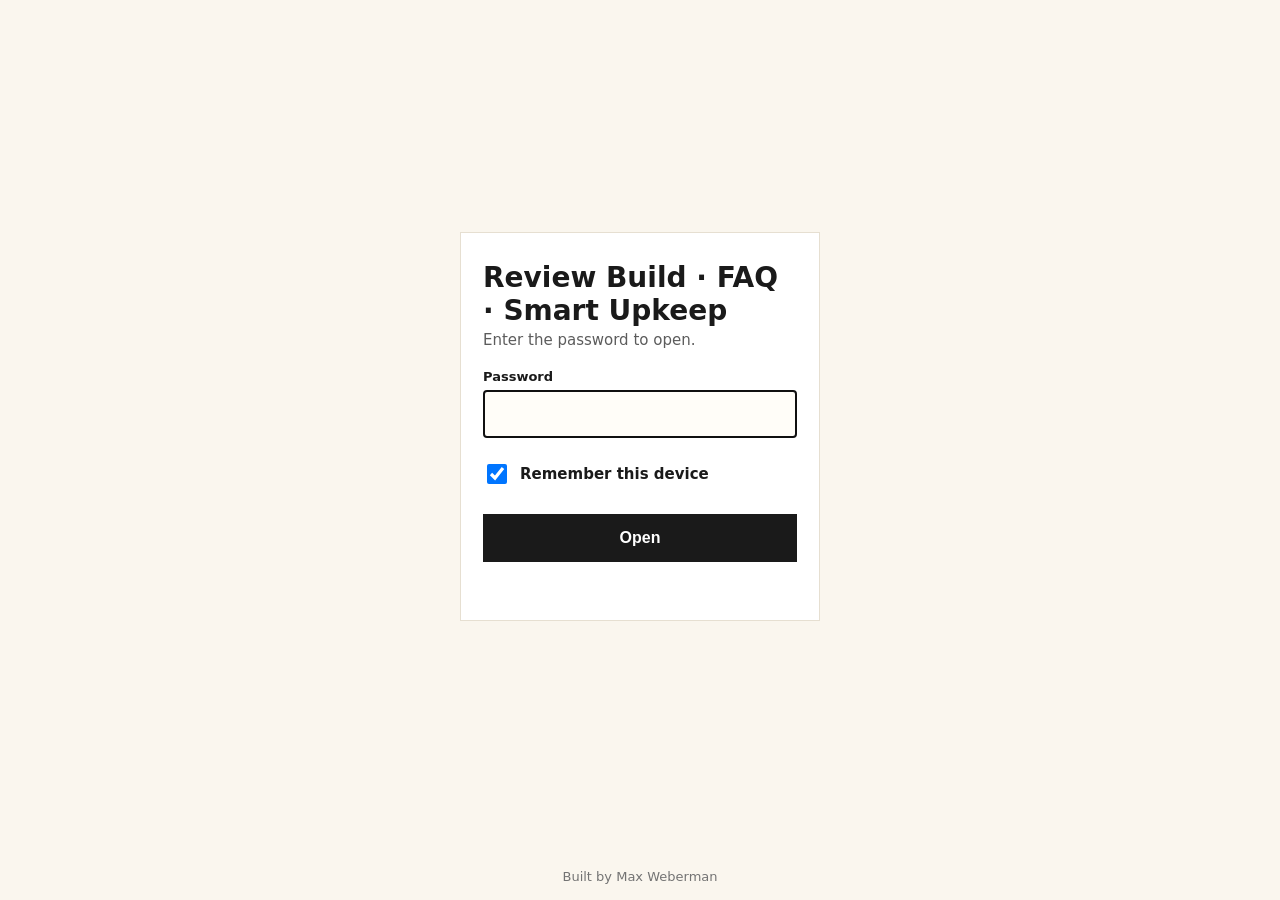
==== commit 290b4d47: "Page gate: wait for window load before remembered-key decrypt write so deferred kit scripts (mw-chat" ====
--- a/faq/index.html
+++ b/faq/index.html
@@ -11,10 +11,10 @@
 <label for="p">Password</label><input id="p" type="password" autocomplete="current-password" required autofocus enterkeyhint="go">
 <label class="rm"><input type="checkbox" id="r" checked> Remember this device</label><button type="submit">Open</button><div id="err" role="alert"></div></form></main>
 <footer>Built by Max Weberman</footer>
-<script>(()=>{const D={"s": "h1YeWA5S7tHNNgfrOtWNBw==", "i": "Mjm5Jbp1CUGvVQFX", "c": "TffBC61VKHWRNC+zCj623dvIOUSttFuj3axT3aLqTBgis91Yc7XTbJL9cO5QRL8gnUz1o4r3UeSZdICZEIyky/QiC8+Ohxb5mYUpuxpAQv5C09GmZcIbAelJZNoaD+T+KPGSvZQkgYP4r/YQpY8zeO6/Hbjp472u33GNIZij4VigICle4SMtcBVALpRqNFGMchYKjcyP0fSGNERhS+qOZhvPo2rJ4sXf9+iz8v9ZRVgwpGbHGME/tg6GlFvpo//1yRmEPp5dU/2N7S8oWi+YbM1RuNJW8UE1DuefDMwBgDGOM4Co6sQPySuatYmYTTnJFI0cHQ/QJpfYJ0iF0SqLb1rIxeFekRhp9LAWOuUc903LwvQJujtiYlzq579e/vRuHFWzhCmROyNIPvYFuuikWk9Y7JJmmIce9t7/zVqZC7U1q6faZLafhKc5xwuBEGd7QXzzR17QHkmoc8445t4R33iKwhItjIBK7vVVmzWIM9VQkuxR7y5m3FXRilAyZZW0klFBuBmherShvsOt1OpCMhf/S2VEbPMTOkQfxceqTkGCCacmv1e1klfhQ/XjysLxtIrAWbObakSAcWicYGuajKQzQGARX50YWIb7CoCm5gdz2xgg8W09f9Ge7SPHsWSYr3c+9Fp1dyw4bbf5pWAmsrs68FOHa1yCwBhJy6QlEhenjBufrW48kGG0Wsr/70LdSEuroDkEUsw8vLqfg3CSx82mdoB8Q/sb+tNEiV843jWTQUGYGlBsagg60lGdy/s9xejsYoMztyGis5V4oHMxLi8AzHvg5ZzFpwHR6OjBeH2I2TQbCT0qa1LjIVbMDL9RGeyVdFDQJFtrXFjwUeHMF5/XeGjZF2I5Dy9yTIMQVLIKHdcta0IYYgYAbS35CKY7DeojtriRw9zibVtu5rMCFzcvktVKx1SNSRaIEHZ6OT8nU8rMbD7SyLZI4A4CpPRwa/9zgq/kkOpEWTLz8zqDX65YWXeYUeQhy8zzpG1zs6xH9eBCeWVda20AWPq8vf3cVj6zyu1N811z5qitAOmugDF7HzofPP/89T8nUcBi4eNr7snMqRKPrmOMVat8niVdeFWMKsRdTXhn+/rgl2igDcolmSA97yLV6CF2egSQ5QLTpDXRvmqFcjN5yn8XjyVmZlKohUcblOZYTcQZcOQXlbjplIWH9GRiDVtyttL8boRoYbE6iu4xW7F8O1tl2/bjjLbISWxOAXkJzhR0COHC8SemRe933ir0Cx0Uih0Lg6VZQU8kqJia4w2pk7eVfS6qL8h4t7kd7PTTcb1c0K70M/TLeSHAZPgZ5HWFOC7zEqcVEzYZXyPxdURBwl2reYlk7xU8NSrgblsrOnPRET7lzJukYXTB4MQ7tsGZ84PE+4QcPG8kk7e6KCvWTGg/Rm4aIkJFomADBwodfkcJcYH+v1V+dBvFPkfGNCtsHr8sffdPFgJhSAWzoxZvigKR4+FB3BIBjGeH0bHyidfFA9SYTr8s5FXY0zIVjxRN6uQOr8N3ab+EepdJDTzSPSneN30XHzbr7s/a7fuuR8BFmOPiqAIS4JEDWrWwIW7pFDPlPMfXMrokyN+9h6R1XKpMIfJkS4s4CNGDAQcGeKwVJJ1PUlU+V4gh2HWKS3MI66vIHYQ2Pc2+zJ3cf6DH7LI5RuhtaPIAm/rw3LIL+r46uXWOHnhZw6POt91pBy28Rc5llbdk/fiJP3TePeX/LNMqNtyP7MLye9+S7IVI0FRUsgAzW/sp8rzEYonfiddtUepZHzYGM4EnsFkQv4pZcdgpyOseM94F8Gsqt7cSOtBywqKTO7DHOkIdPsALbc/zp6fZDK1nhVYjP3B9ZueauB4ngcqn+StaTJv4vqkjNUuVUxlbz5iIAfgSHKu0eyRPnaM6vqhJtFDvM8Lt7dhcPmYKJO/[base64]/VJJfoSzck064pj2zFueov6Z2UEcUVvCsCB0qKw5l8J/8xrHoRkoYG/xRf07GI/Zj6RjfR8FNIbzLLvyqa/ApN9cktIVVkTRlUui1yiwx8ShZwHy3wkCGQqVRC3QxxyZARZFPqEUlRo80WZnZqhDV7IsTx8ubI3rQ6jIFTXH835cybeEvHRkuYsv3ngOciF4bwQFoA8dX989bB1ZOXeRWixRVMS/oym1JzTyOsSeJOUtqUgf3d2f4DxIAgW4o0125EturgA8uRB6xToKGtg5amnuhMO763UcDQn7Lbu6bfZ5F5r/IatBVczFBHU3yJvRUAH7scuLcpXjUY+MhgxqPz7CL1wQ2RLarqPapqC+lxIhcE26zSasL/KkntJmPJlD7zf+guyT9f8piOxz1PngqvifwE8lIXkOS+/5G0YAyI+xpwYGE2mloUx5iLUdWK/gaadtWXB6TWDgFgKS6ihWIH6GFBlUCTO4gGrlyPAfLyg22LgvEDujUv/8ezNsng4rpmHQsBx042HwNlNA/sssoCM1IDwfmz+x6GPTIRrL3S5uRO7M1Hj43Juxn0BkLoFf54zs4c7PZnkZHUYhmR5ypLUfKDWdJ93gYsYr/Zd12E40awN/zhe/WOaDRMkIjwouKAmytLE8YFE24EfHpcvDwvNH7p6mMzAb4+BgLWVuii4pUg5MEKpeJSb6xJQ4qAK4rHtWzjZ9DtOyob9hZ+CksXnUtV92JgTGVEhlGifaBYsf9zoXFj4zsEtkqvKpBVnGZX8Z4MzSDD/8eTcrOAaVRnvlTngQ51ChCGSe7nG12IWwK+3jqa2ed+rdwVPLxXiXcHBh3P2B62UU8kzjgM0Oqx50dbR8hX9/Fnx2yEzXeog7jJy4iYNdL+rIaqD0zqcB6vQ7C/ww1c8JofPkCr7c1xLbmazsiYiFGUcWvymDizJLuzyGSxg/RLzNxwFrIvLc7t120lwL3LyM4Y14aOAqtYkIJ8oG2SVxbd2aMMA/cXQ8qrlDIOGr9cMQaVuJSxjwqtCHv2St9TPIdLM1EE05cyDufrsB36tzOJaFckM5FJoxErhDCPBOLqzW15ceFBxjDAkC+yWOqebFVZ+Q3FhPwuQyIqtTV6/[base64]/g8i2oSO+r8DDri2MM3GEVyRI776RFJWWyZG2kl76YSPKE3Q5lDOmjEMh5HAproQ+WlsruKcWAl/Lf6Svp6QPUYV3LlkPgG4xvj1+adwCHchDKajn7xgnubt3UDdfuf2m2QaBtYNOzsn8xUNUussHokP6AJ7JkqsOGn6ndXmlep12CajGfzGVxP5tzInpZpJuauHWka+IjUwjzmTHEMEYLiP03xQyexgQcQjfpIDzNa5xW8/uUKQVltn96EkoweNjeI2d9Dz4FWDNtlfR2kQer5QAecF4IK5BRQf8nbMDBS8lEA/1vJ1fBGsVMKpSo6qsZlXVIszLN1Imq5IIOs2QJBmSH4WgosjBfcSx8I5k/nkDRnRBDFDqijuZnSiqI86I3Pue6xBvSAfmbe/AcafI9ONZXbg1IzoPDrEr32OPvpBmle3JOqVnH7NchowRYrqhvB3yuvYDGPK23r6vbnoKgwpDa1k6YuwCaYrV5GB2+VaMz54JoPs15LPrLT9XPJbFW7q4D4hN/orzjG6NrA+VVEf/+g1R+TlBQYHYEbNGt5lME13RfeKNq/KvZhNz+HB/PmF9HwnIWdjFDMoYoQKSzg3nvWQCTtiWOXRk/+fqbjE2pgXV0wSA4a209ye0hEQcEPPpmVl24CSWwsdXeq3Z3fpthqvAxZ1k6bDaqqHxQqtmzWujzHAPwdlPeE2yUWvrp0xZvZhPaprUNlz/yjzB2pZoZeFTYg4gAtE1AqpLN70Qp20UIItgSi712J6FWH0jIGap/t25WJPSu4mwZ+Si2VplZk4vEnMutxFMck8lW8dLkPn7s5KKrQT7nA46yAbBRPI9BIndEauVDvRu4ta1/Dg4luA2dPOEbDA3rD81TNWTilLFUvy/FAcXAiGZXfGRbIXGGh1lg/te6VMU4pJ+a8x9vnig6XIhl9RAgDWrAJN3TWRkw/uYNBm6ne0ieteZ/6woA9U14ezUVcb7SvSCCDzmYesvaFfGOpydzsvryz6g5pD58GUaOPmVwkrMDqZyaPuq+2chlYOHhZfMiswxwYsJHpPook3uFAiz1uCQxFX1BLk5wSaOJn7UgWXdycMoQ1h9fYLWo/JMNU5E8v4ipyTccHU5hvXrzD6ixTLRAPSmMAyU4omtVNXsSSLspB2TDskZgE8MQhBgM7aks3SnJhse+O5+Xh+hydZ5apVcsU5vrDBM9OfetystLUcPJO2oeeeji1F+vJrZTVyCpg61VyIZJerwvC7yVMvuBuvWdNPQMl/WlUbPgoSb3y5mETH6y1hOue2NK9YV18v99i7C5eRuppKXLCfNHcV/9luYZ39BnwoPt7RM9aMIpuJrQlb2+FIEtr2ex/YHDiPwQc17uX4RBwK+b+y55Yve7/31yKILcRoQ+/pLak5r99E2JkaMUjp/G3TqeuORKBkxfWT6RDcubJkElRDf8kNyLiYCYsW8bFEuVNi7OA1fFvlOgi77RY4ej3qFVcWGXjNSJjBMpsHAdHMsQZ/Ywah1NAKUcBhuIhA2E3r4SsdH7F+G9COFwltR0YkVSASlu0nw+8jpNfsQwetwmrXO2DG/+Ouo6k9T6Q4d/iriHgLclW0NrA/dmV7cEX76+5A6V70M1OkBmpUNRgaNcj6erNqeNTVl6oCUzEAoHk5Fhz8mQjq53u/dEIuhdFcucAulwioZOrjor+EMDXCSnoSVxfiRJDIRhubagS8x6e2+qMWyWoVoz7XKG2K+nJDSYdTq0ePiVWIXZEpCwbSC8gwl/R4CN21op6nBuVrwZZSrhidNPKG27J55liFdrHrsr/f7GNf+wrX0oJVcnM81Jf0ayuj/vSvyMo59lQAj1o2khYLzDC9I2xmhYDyHllGVgtZPtawaXpSAp71Gjn1MN31dgO/kKsNOjguQ0os64zN7ksSgbdrMmsI7g6h2uHXk2WwA1dyBj1xte6KJS1xtGFjf9Bu8mjVCZCsYwUWJSfGk9r0K5eY5sg0F4m3JW1kE0YRAFvaA8dZmv19ZUqenunvW0LwdW/XkgsQ5L3Jl6bo3m+wy2JkwgiCNCTXkdEd+rpgl3g1NgUs9X9MDWDJq/yOGspuMYZX5QVPcGiHinxBi6pKwsNnzt9g9MMBFno62ovEXSHhad/T+/hZHk4psrcoddoTjgItXThCz2dBQRqhFpFtNgvIpyNMZUw46M7k6SYgwzvWRVqDHPdJvn9onNCHo36UWKqDe+zglaXuG07mfekFQj/3VB7117t9TX9ft4jQ4obvfPFs/gKVjqLMKhGzVvMHCEC/mcEKltp6tQ2L9Xgnu3NEOW4pv3W1tr9+Hobt8EWquvLXCSrSjIEAs18kBPOxfoiCEFlXno3XN0LXdRgArvCcv9YygRn90az5oUljC8Lct+cYeckZJ4CmqM0PgeeokYaKu0UHz5qk9TYYzflMsB/wTZ1OwvMyAfTJC0ZwZE0zhOrAgPA2etaGzd7oioNlLIGi+vAq65/DDRgZw6JvO9uHmGOjBA3zD1vI2tQp9p9M2mrbBSUmsP76GRQywAFn/n5nxVoEJV1584zkS5yn5gvQ64Y5pOC72Rzb0Z/IiQpPzDZtF++/COLLzNlx4qDAwCQxWYSxOIzT9Z7q7hS3h9AJ8OJG3kulkrfYgTVJQdEBOprCF7f6BRzdCC2PevhyZhwEt1Aw969KapqVpxcRpFGUbptjm9S+FLe4VJ5Xug0BeLKzNst26wgygFRqtVDdB1UnOG5ChduVtgFzF91w7rv/aYDEnNEzn4TB/bXw5Dlg8EbLD9QEP8QMnBu3anLfQUArfI6Nf+1qbMfnNBFHTqmplD+kA0D2dNzcizW6nt3o7+c3TxetQwoTpg4Q+Vs077hIWtRFLPwOS0uSH9inos5KMtMsXzVxbFJy1XQiyOhQMWubxWr1xM/voUCWhppNoFWXJnaZQcXPD7w1tHT7jSLGE0ibQUCc99JbXkrfUmPN9w8Q+WxS8WhOTA8iZbdl6CWdYdHkdrjPk57KIpSzDJqBRBPGHS8lJZYy5qUQPcP1j3mTAE/U6u9eOScIzp3fVL48zclhwsZ/[base64]/gM0ZxxAVFRNRBgI2+VYDY1K4oYDN1zUnAkQ6DLWl5XiYITsWDRmP0PyQ8FiNfpt8AT7yEwvF36dgw2g56g1V9t4ICACsAC/hR/CW8SCa2tphqj5jp/BgDnx/Llk4O5glFDImYUjA9Rr0SBrKgwV14RqfyEBF+JFgM/1etzXMFu/TTIX5XRyH9wxAtGV+Zp/KYOijjh5iexGIttEE/KYmH9J+TQzRsmrag9UxFFUI9Dga5BOLsLpXCaGUqrLSD9asmgBVMNnkewGzfnnSTTb//DXj7nw/WVGh1qAQBgSjxElLryu9pD62Qi9JSdCDojrYePdlMxWsZ2zEYE5ZTpNdWFV5dtpzVE3G9yz/9uT5PD04UFXDCOa7AhobBgGJJTEka6q0pHUEIC3+FeYCT2SeqfaXW2VgPeSrcS570m2GCv6Gr1G1WxiDSgE+v5+hSsbBjtRrc+7kqqeRT07Npb1RmnL1cTVEBWoKI0xr4zrI7Y79akM51FunwBGOejMc/LY/c2PW6slrzSiopGUta722R+jQQa2CfUcSASBEtqga66/MfaMTOZ1avO3590yGfy2fZgQlWg2Jmi4/4tp8AjHsI2mvyg1aQe4vKL1wPcT1xhwalO2BcDy3geVCclhJ5XbKmmuUYb0uTb1mum5CrrjCzQgSOl7o5Fjl+56dRl3FOyGfGJRZKHWKZfCbnimEpFrrz2HURSsmFgii1TKGJBYXxjd10SbPV96vZT5w7KWri6D5WtGwpVE+gxl3TSytgxX40/uf+DlwXO3qwdR3V2TT0+uSyvihGxZY89l109M5ZtaASG+4Es3e89NWZqFzbcMvjxJ2hdIDNc7xtJzTdb7pd7pK+GZpcynfCyjmOvwbzOUq0Urt57rde2PZYa1Lnk8ifkQpA/OQxhkA1hSUpzWT2YJ1CMcSbg+trCsnTjXX07To8E48zTkmGsmo9WJO+0pe/9Il6RuW6mP15M3zAdwojU+O7pM3BH38aHjKupfFjDomzr5E2UEsv7sxq55UmM/1dNA3FtNtHgoXYehZ1VMg1seBVLVHFmxuktiL0Q4B3mkYa1magPUMk0npWnCBBs4OErjmLr+8X/[base64]/IomDSvu7MKNwLYK1gxIz8PmWzPnaKEJ0JWQ1H2HdM/UQ/Flwk9VClx9ux4QGYIAuoCvH2b95zP8UGYDdSxjtVABVte+NhrUsD5M8mj9RV07wc8ieKVw49it+47Wy9RSUGsjWP+sYaF7bIciQhWIqYimnDmorGUmXLRt6TJz2fa1stHL0xH/D1FGwCBJdKQEJ9/7EGnvVuWYGqQjWOB2swgbFdzIZrBYrIoONSTf4+9FEtzoVkjcgzHAMq16F/iofPQ0fdjWzq8QSbTUzZ2JY+IXVDHewAf1gBVW7MA5ivErfmk6CsoBym6DF4kdfwWlbSxkLtrL+KjkL/XDWo3kUDGGKBuK0p4UcpLykl/ORMYx7oWcWdvA3k75yR+53G6auYjayccl4b7fj+iGjQVaeJ+dfX9dYNbB9LvAJfMiedPW7xAGLTLeIaUBtb/INm5N3ob3C0lZsIcOvPHHToyefbuqB+p25Scd2DHpCu3jLsYBWm5SHuYCCS7GpsMDYg3eHIIDko9JANnvOg/HJ6HcGfrG2I8e6zjIIIMZG0t1AQGCtzHbZo6qMsttBd/3WQT9WCF0PM0/449AgU6O7ke3owQy/yybFk65KfLkkqz9f0PxJzokhc1rS93Bqj1yuIxfQf8dfzXzgBovkyYEK7B4V1jq6vyICjWmgqGoQi1VGegvDMhMg48dA1logWDrzJJnA8YFDIY/M9+DQxtRhPn2IAwj/[base64]/sW7yjXYoUjyHU/G+UmW0+oCrofLcipJe/KuAYhjFUi5+q3KteB2Zlxi4q0V9Di3z6FgabAlFXfP/[base64]/RpTeNm9NuzSoD5LhPVMRrnNaK8SLOICwoFzGhTEI6n8Tg6QLrjLHnjjim+Zaw/eAx3VIC5AhxC82Egnpr0BGM/Y9xGMj1QsyFKYOwmpPWfQalYLO/6+7doX0vQm96JIgZ2p67LB+BuRiLZQtx4OLMUOuR4zNZs1XFEJNxvIDVcO0nE8Ue/rcEL2ZzLcILBONSDedY0S05LPLnSnm5u3hRx9q4As6FEbQCn1VgdZ5bEhlaOVRsDjcqcBbyrqCTGgtISW4+X/NN0EnGVsddWLuARKRMsjmMSeTi1VVXkFfRbAvYG7TI94l7LHQ2vrElL7n7NCjL0IkP+f5O3L33k3fFPEQv96oBhg57JU87L18Amz9v+nzpwKzq0f9T3P3UAIQ/VMOWjPW9dz2NhIFkJahMdWoZjLI/d2lBct4dgF3jh0bgTmheetguPLBM/Z05loAb23cJdJeb2OwDtrU1ZGnVRSwmfSNjLJoycZECKIgPSr2XTWpFl9AGerVFWEELBuaPjnDETFKFUYdpCtMcI38MWqglcyam0AmJQTRDtMHJNzqCotkE4RSvb8ZIGmcsE0+feA+DkVg4nzuhtSkCQ5VRiB39t/ZBpXXCKdVLzT0K/0l55GVi3NbkzLB0xWlIHoYEVH4vBXEDgm/6CgCY78KFzLwMYcVjNBIz0VlsKLO+/AwW84I5BL4cG78jbAJ9jf+NJaCmO1cgophKwKCWGicgynbaMHOTq+SZ+f2tIjF7htznWMNKkgVEXgd1izAbFHGpgRWcCRU7W1kVIc6zNZbG+JKOdW2B/TcaNpdTac0Ad4QfWGkxln87ajYBx4evjiGIzdOo2AQzeuzwtDGmDlHxrl4lE1jc0ejA6DecpcW/53U8Cyfq3UxsJFKTM3vRI++CfLkh8Kd6QzQdal2AvGPogyeF1RHMH/V9YjgZfX5MbOZcPIyvforQllc5GUA/HZmPW1zIatLD4elOraZRHZCVHboMfkz7iL/uU4PbrdH3vjQlvgDtHiKPayTrzilFIApfhLtDV3ppkMmtvnw2tPUBCU522SSy4Y0WHg5/iFNBpC467itexricEk8Y47tkmTgSCZuittLbSpfXTC8KzkgzoOSy/1xUSRtZofc8/rtdzanYkpTOHQ9y2/mlxHzo//LRO+MvRxpWggIRobpOaQMi2Hwpcu3wKqokZI6XCBfr4mcHcCHdXyxucL0i1V0Rz6mGfPvUGfZKurrame3Jxn2ea1Pbkf+3txzniBhfTUvm30eZKZQaoV5dRU8o/clJmU8gBJR8MQhvR9ak3qAPqVhOf+XC2j3zTZ9lk07PPA7cNaMa+8SwWzNQ21OqFVaC3w1h9UuE74PYIN3DnX9OHB3ZKWX/mB6u/OHfobj0TPnO6kDGUQwNpu5M89/cvhgSdYnougha+vYKQ3eEC/NKHecbq9omSQmuhO+SfxVhxg8lpZYkvOQMX3O5cNQwVKPZGnvN+6QoLyO3GF4MBHewtJw2IRwvkqNbDzJmiZO1j+0bqU0mRh9KwS78uqkkU85SpxHfmP4ylGFfYPxy2st+n053sPpu/vShNceA5jT4buplEOc29gY5+COEl2AQXGroJGwZEcAHx7HVrYPNNQrioCNHZvKN6O6FB0e/KEPFxbTn9zgMUFtNxU8TPRJaaVvropd0M7In6MHSTxngRn6qtj7FKUCXOQmj3P9ppxytR9bPWQ0n6agFnZmFIjKuiUuqKfzofWPA3Gm/5SVJDsHetBLBpJdE5+7yQydC8oQSX3yga29FKL/UBsU62blOz8KZbgSF6uyM46PzZcq0VkOExUcevniN3J3G6yxODOI6GBgdUTkBYbVXeZKX03MiZWUEhr3ECGhx/x6TcR/bCW0zkNVHJS66UHbjiWhcB4UTcIHPscQ4yg+TAe6w5i8axkO1jx1N0levz0HmFIW712iZ6q7wRsNbiaPH7JQe8mXNbKReAvKaQPzcfmsaa2kBC5dp2u3tSPmbrNv7Lu6XfV7m9iva585Ku633i2KG2z1rMmKcOshKmewYVYtmX194LhXjAqRdr/y1L7bEYgYroBLQTndyPTazc1naw8G14YpbxoZsBUoudX36qtbHGgg5e+6DwJqqd4Tfd/0JEJ30xrezq8IIvnSyQksnDc3EOAhCcSEh5qFjebNs25Ui8d8eipjJWsbfOGOaPFwx1NZUpFD/5YGziqvmg+HyU5wjZsmDwkFaELd6F73dVBOhTG4vWb1uXjb9akre6zzKnWM+WNN5Uwjh8wjBU4NtXm+vnP4dmL3MAI+fGKS8OpyHzkgWS75qvOlzmVdkyUzy/irI44OyTd7tc/NPf/J8HASl68kezPlGfrYif4lk3WTkzBLcU0T+/nn/lWe8kA1v5lLPoQnBYz2R/zpyYGOJWD1LvfqU/R/Xwlort/tRA1/z96I5z3c6L6NjqCnxoQj/upytWqR9x4Y6hfm/7ozhM1cKr48CBtOsOrGwaVWUS/Bqn809Ch2LkVp7IlEaLDxTHkIlTbEM1cvOdet4tNCIcKgRmstXjrdzKi2l22Uw1+VAx5NJ/zt5ydAGAigHYN4FDDOqRhsSf3Ox3dWoAot90pagtjmkLw+t9JO97ZNc4oGmz1eWsZ9Iy1M1redFxpuRWD3FYn/[base64]/YJuUej6NocmhwhjwdPyMaPKmCmMLLTaAi2kJh8pp76s/4trEZwm3YMGxrlF1odz8Ds3y+bEqXfIvn29piR24r2oa5BhT3ieoFFeS7VY6miyPYS2xfPckL6rHWAFUL9H/vmKuv0Wiw7WA0G9EY+E3kf0hf9N2Ra7L3P7H5TSGGd+I4uq71L2yCravvRTwBKwgryz5nuau6U18qrmc9/OAawahqt6Cw/saut7lc39udXVc7Vm8HG8UyWU7slA3+rU3d/2wnjmNeD+T0eRipeSPElVkEajwK2axWJDWKRWhGJB7Tfrd/XTWonQK+UvwPJTikPcefmBOmksHTsFHVJwY02n6+IU5SFXdKHgoitJCaI0Wvh9ZWC37OCvw0/rAyb8kM6mzE6lokVtHH3iX8ptWzf4hqB+k9z/KmGc2w40QfSKWO00laJC7Aji9W6/15YyUEhjU/gpC8tBACyyMx7FyGY/Ww5bVhYZ/XC6nZXnRfcQq2QF8B0oV6ghjwEUGSB2HMkl8xzDUa3LhCWLhfznlIySevQlU/tnu6edbnwIqEP5WwbOQLrVdhPS03W57YlzbIed/JYDCWMx2i70npPJaFmWaS5LJMoC2UZBSVkB1z1UE5s5DsZVVHkWmkIxRkaXn8PmyaVnwNYWF5KxkT4HL9YuSa9yCE72SR1ILgJ3heO/fHRlJIZEXm61Nb48gH8FjcbukmoKtiywzJFpdMI0ewUaTgOmBK6va6a2aBEYAqNFTWBd6oJU3/RBZ6HXLdCNZCzhy5L5O+R56B5KOO6Ivu+megbU9XwLSPXDDZj8jaJNabYN7SymGQk65qZVeReugg60Gbkpty6OAJO3+dKXMum06mMLa5Rlf2+X4rrzUtdhIhLMWGjpcojSSDyP77wHx9QYjCUxo9zwu/WmdrX3+d5RKCJeAPK3IQfRSJo0cRjO3X47TFkfAlXT3+1/dbccj81FvB2jOiHnYAl1OYrTkhppNphHSjFyYE3t7nrfdShWFOneNytY2QHvmOOTMM6NavP1fvT4buRBCcymwmJWYXG3W+FP5yf4PLQFrfS175jcqmit7CVms7T4tdrhRX17QcSQgZbdjioJL8TwmCJfoJ3DWOq6JkuX9NCQfsT02/TDQAbez7uCK0T8bHNXQYw5s/ftvh3YAH9/0+qFGQV7P+hbIKp0+oIK0m1LsWua4o0RyymdmIWz9pFJYT0P0tOcwI7AWVEuPow6aMDH3x+y//qZsyAT3xTj67ioU4GF7ZXOC0I1H2ij7PjecnqT6MHqHwKXTE778qcLVGCaiusAa3atBj929ipJT/J+rhvipYPrZUUPL7IJXB0f1tLpozTCeOQsm6KdOmgnv/tAMq6zA39koOba7Klk6PgXtG8mIyUUtatTi3XtjDSD/n9AtRCtdN1rXkSUpBKahXePkXsUJMc37F64DimRorFc67yym1YR4M1ZE7JsgE0qNVKcSHmtpKjq8caqFMC+D8+Xd38ajuBBrK09np3FZEHqKduDyrI1jEr65Bp1ijdFI1titlRmZ3yMcfG2/ry18QRnYbO5gapEqsf0olx9eg1fsAJvxDm0DiMB7CMFIpku+4UygJf2Oe5b2j2AQAEj3wKHQrRXC5t6cKDrCFK2aXZSieHWX0erg3WfZ1fZl9PLQ7z49DxbNy27X3in/khPkfgBllHDh2V37XZ+ecrEZim2FiYPQfxjr8fmEbySbXnU/4EuQ0iv6TWBZWYm5LPYlJSA2QQlNhSA7QXv0JEgTw+UuYs2+CsAWAk0AGPUJbEO2Boj6W73lPu8kN28UrzGGmFn6B7tRhBv08tAwa6BNvbjqJaq/NOTh9E3jI9f4G6epQiw8azR4rGkftEnL9XkKBUI4m0reakfcjg6Wd9BEk0nxQCJli6Za7r1DrjMSinrsr7cQQ7JQMhtmFPHLkMwnZufAMI7fMJ2MA0r6hUiNTSrjaJB+tSYAc38zsJOAnBTVVnnv1C9t8BX0eUSf9ccWwfUR4+HLbsZl81AD+2szznwV95Xlh/y9TQOmICcC574zjo2mPiVA7HR4kYt80z1z1ehgWCcdYEXYj++94rKMZVYnD5EHQSLkiCRNaRguD4Uk2G/cfqBZ4bISo0xHqYWpQfrxmsFIDVYS0mwIgTcZC10YtHrcO1WsasTsONw1BPe9i+NpZWvgK6Ry1gDhiVQ3jUbme2REwBxCo0kl2BwzGx9WKbrRr9YIR6Abg+5WaDhOvo1x96wd/zwzZN/TLiVk8koIRjYc1x71V0hsl0BFwIAL4FfNhZopL3VVnMuIBQ//iyBCObBYiHf0zTUrjjxhBoin9peJTStQCWgkGLXRyd1fpBgXDiBN1+slSuyQmTFHp63HXjiDi2ztHWGfVelpd+TSJS8wQAJCJYQyOXbaOu44PGjjq9l4MeDZ/SSQhcifPd7RLpuaNHM76L2Ij+4oWMuyk5qT7vTOrgV8/QtjlrLq0SdkP4av8hx70wkHkqb5JpR38/gYkMpvbRELXNskC0Dch+r0DMa2Gzk4oD6LfM3EPVcjPqHGdvjWf+XMCtJdqenbWABFkpnyGE/m5VDl0NGzW7nB5jND9MqUo1oEnAHwZOvJAjcPRKtRO6J977dCEYz3TL65nZUilpEqMJqU/iETABQ+kDAX425AmwoKcGTWdlgoUSk2eAiMu8FjiwQiYagGzTGXi84W6/sNvAt7dySwn90R39g7IeMtk0EdNMV1mM/WEf+IoQYb5R8VMJsH1v9cZqxCXKUW5V6rQHi2QNG5BGOsPkZ/uWrJxMJmYlbJuvo+d2o5o/MhsMtD0eAHKd/VhjGqwBnKzbwFUx+thWD2UhBr+JuvpnUXDTQlM3PCZ/rkgcbwBSgzAJ/GTEW46XmyOVFvgr3QGqyCqJS5/6HaJPQDShE8XhKdE02J9v4lF0wAj1elHyTclgJ7bxIYztXjCzRUddgpqwaTcERlcw5IHub650pbrhsBrK3e9DSU9v92JfXug5Kuk2dx8+xEMIuBT3Fd0fQ6FQEDVFKobU6u2RpY+fPHLa5xVye/aCvU+N5TrtPBpHMZTnEryTakuQhm3gKHuXdYY+fLtJnHRar1CZbL94bUVRFwO5EOJTMnUucu4nutMUuC9dJSJTjjFLMN97o4tVBLUHKALpjxCXjq7CHUOZlOxeJ/xmlbKzftvysQv8FAze6MUAt5B+f/PIiL/s9AQgOlMBCbHiPqWhlskIBTtScTvnbQe0qbwaA39FqZJ1GlRP+h90ngGlOhVo6UaZYXebtI591ZOwqbe61gsS3wHESyVDiBIXxv5YxvIqCiLs8fSp11RH0looy+o5CY9Cb1EYZgFntytv1Mp+L/RGHInJ2BTK2z24swK6Lc26lBOJcpnguCooF9zqyIGerYfPAD6y5fExh/VsAzFJ2B/oOiQvvCoq0k9PE9viJrPjBPF6yZ1OrRWgZY5OG4g7PXEfO+J0yNtbET6Ra3PvAykhtWGj8gHP2x4Vc9l+6wSnO2FA+Ak0NDyQ48zrLBNvPU4YYO6hhy4K7BAEKand1eNzRcTHkI7dc5NkjgANWPpnLH55ugqKVuetmcCsgwkEycPwU3ceCjMu7Y4XHhnS9vJSq/PexaS68J8lHks038Woyvx8nTsOOIuoNUQDMGZs9CkP1imyiBs44tMSHQ4g7XcCN+jxs3a3zY5dLqZzwevioDQmmy84AIZyUypo94jccG3DFsnjqIs0/foJbC11cmvJOV2dd9ZF37fVmuiPPOCGCpEks82K5ZMPhiV7dVpXQFYjwLpSBUYuOBZD0JyZJMocYsXnRLxxmnDbhBBBT3dRTHyYsHw5pbQPJlwPUPavCeaS2hIxR7OgirS81cHM42MxJbOKsDzLalmCETowgcgDWjnxNRkFBBAa1u1Qopf2m/PoiwNx8Z5eLYQpzP5Nxq+WuVmJEzXLBndAgLNHY1rcqUtsJjZ8wHqk5gwdnaku5mdvueqcLB4twOx1pzgoMjV0PToujC+6le9+3nbGxAxmRFt0MmNMu2b1QGT4BG/Yza7cQC/L/Y6gasa0XcZddsaqwBwfGWLO/oXMMUsEHO8ep7+vnear8+PfxtjSpCgF4QK0XsQTb+0BWDHMzSGcRD0zoZ8YH+UL13YSKNmlg1LCH0+jBA7GczBnR3ZB5js6yGWTrWjd30S1M5+yRMBYKUi+uY2V7naqDK1h8iU9/mGzg/zaMKRQU3WSq0bicJyxKeF1bi88Ly+Ui0CzEflE6SiCELsW7d9+NDGeV+LCifj9eUJmlLNGwChpuGtSvPooHsIIJHybtKYjvvM75rvbOOt9OQNpHXNRxy3CpvjJ371VpoOrPBk2WaCccCco10vWVfOyQQbT4cE7mrlNi+dCVtSJx9YatY4fBmEs4aYS/DP0jO7kgPvL1Ok6sVsn4pyiihSboIjV58GZXxYIKLESJHIZpykKaTRi0XnJztnbk/90JFR5hTjucdDJpZigPGBiTP2hSA/[base64]/JLipZmoV7bAjnL12iCmXreHM8pTHehLRXw5KmfBqPi659jhGpiDK4KJE9zwwvOqHMoMptVUB0BWiPlmIiTfOIY91eCBMGxkcLeWO8YGz5Vll1xhwgDKDRZmp/xn8pB1cXEP3Ti2MhUAQ+6SSeTECdZj/BRaY0n4yUg2kTerj3fIxwr5jMJSJ8SHaKCNBALtlWUj1XlXQ7lTJlhVICoaAHVVodXM03Po2OuAfhYA6Z4eS+0HFYAa/0XF3XN1kg06d/OP/6Nri97uP3QBcD+omALX8dLl877F5b1p4KbYVczb882R/O5fwiNpiA0qeKmZMk8LD9VxrKqic29wL6bfVu3t2wTDVx1Yt/6zD8Y5VlGXkiLz1VNwVHindmisCnH/ZJgNgKPnFcu9r5NNOJ1THEZrlpCm6xbdqXHLUqA4ynnJCEX8RjZMK4MgSTsJ8kQJLnIT31SSjh/Ib/3l4LtaRoWMqT1Jl0W3kLCU3c1Fp6oGSCdzl89Q2/58qz2OD1KYx/[base64]/[base64]/PATs/W1di97+e3ubDV/x/T1V1HwTtfXu0CTa0pOt6KmTsbGMxc6Uz8FtnGBHyaUXtJgf3Z93a7NcbU8HJl9073g39sXqCTFeF5DbOYE7ff3JMT3D3EhQ0XUO9Sx1ldDj7AikRIKPe8GT/K8RIzEZtc9oCOqFIJEtzHF7uB4roItsODlMUUx5e9QlfIznSma6lc2eGGDjoqfYT9vIg/6zgl+e7gX1dr5dd5Iyyl4M4HObGPxZIu3vNZ/DN/TqTJE62A/SV4bctyL6MpYuqMoXsixloO2T8XGnYpJBqdwsu/8HxOxgiNAkWBg9JvmmqvHt3qtmtbsCTkZIQCEeIDCowKkixbdgntf0FsmURfExiJj9t36BE5DBlS5YvTzCBODeGPVPJP4Roq4D2/[base64]/2ZTGIZ1LijTrnXK7zS/O+DPZ/mOik3WsKk2q5VpcgC+h5a1m3M81N23+j5WRf61TumlWGVg8r2FPWnjnpXuUOPiK/rXBeTuSvrpRW8DnkG7QdwqzELAwTTVw6M3ErqOg403Gq1JpAeRQYURZLUr3f8YVS4gQ+XVk5SlBa74GrFgHFfvjO1t/+RGlm1x+sQlZYgatRPoFeLtNKLHL23SUkHbFFi/M/U0mfG79u5uq3hiic51oFl+p30DtxJZnK9bNyWsprh/lYLlHRCYMwumg+HYvuuw9K0xLqI5VTj7f1RJZ1/g0vUT2osmJR2rkPnkBSFUscZcW4QwnDGTgUni1JzMb1Mw7eUA+QFxBBez8/816e8yChC2/1Ihy9TuMeIV79+YCi33R9ELJOvQ3I98ypgPpsMtzwf/ZsdNPVFTT/4S+lt85Lv/gMeGvSGVuU3HLeAKjS4lwYSvRqp4rPFSUyp3z2vbFf4qqgfaaIHE1qkZirmPKW28cq8QIhG+5SzqgGISL5d1RCYr2EgvGChnErMe/ro4cqVWSqDQrr5ssEiNJZYdq6vV1w65Mp6iaQW5ltcLCDzPCMp+H9Kvgx65seTklpKPTDhbc1Ndjx9b/cIYheR6Ipo9FNpnU3SkKCVsQy//[base64]/[base64]/sxh6XK74cT8CI8Ishk2Q+7kw8lJsh761Da7Mo4/YBpUZCOY6r0yr22sqMOjHUl0IH41YuDy/XJX4TTT5tJgfZMbK1DIA2OosPE7f2HwQv6VzYf3qLR3ASGX/884AexTs3VxjzwjI3+3OP5dv2WOtOHhrxEFyduTwQ9p3ShzH7s3G6VpUr7FDTKDT7Ck4oRxsoRV2KmHGnsXuRjGYZfFfiIJufOYCoBDJciTlAVM1POAbiR+zSWpziYkcn9nrZwtQlVkLIO8GgHo4CL6BVMZ81iSt3FGC/1ZHdyTW4VRDrQwnXEjCUIEElk9YIO0TuNA6USWM9uUFWweqFbSbmZvhlGx9ekPZx0UL2fFbcploJmk94CLRiecSu9hpkVLaR7ongsMKjY+zKcCkU+vZyJIvl5iFGh8rG4orhEjQJnszMu6O3U2I/kgnpU6U9l/l8qXy0uKRr+EK4EtgPbTljNFlchWJ89uZXmqrPRTE0W5ZOHZElzjWT2RqoLEynw2jg62dXUKzCZbzN8y9XpjTEQVautSZtPMjWRowxghniTU/h3sqlDvbCVbde+MDcJGROe+VTRbHFA6iRgHrTTJUVBBxsv+2UZXMsoiMdps2VvEWrRNJgWyJdP32nnjcCBzwEkVeUJHSuRFWwMydHNq/Zp2OK6K+xyLEFM0Oac2zjLgYGfdILqq8xdZWMQ5HtU7gvCLTK3R0AbGITfGCcanT25v+H7YXx4lCIPOh++bty/p+ZfUW/gBBBMJuJJM3rPL7dHoXbegrP3ySVNiyfok8lG1rjuQ/SOMBebnq/+97bAZSpb9lgOtbbWPowLQGghbbAJq4vKu9rwQlnoCw5v1CaPE/87+YZaRloKzkYmGVExlflaMaf+c53ojOkvyB0b4eKydw8KHFUPMPpLKZFmqflXFzooLcmbmnp34i2Kw2JrltGf/m8fOqTShjTpWPiiSMJA8wO614DhNbIEH3i56q3CzWQ8gTfcE2tORdibfdKTVOeZDp9fKp8Kw7uze8Qv0qAOsuqYbNcgvoiwyE71X3kfgTUshuva5Ok5TIvsu0JitIpxyttuq2AEm4c/hrS65f04MM/DDyl6+AV49Gn2P46tET5f/y4QAL4Sxf19zY1E8Kq6T0IJXrZk4AMFl4kupY7TaA0ASoY/u/G9QQ/7eFCf7YpIszJMmzqL062Q3CezbbqYfb2RFTmbnDoIFF1W5GreJbASiSAjKJ9WKOfwKiG8ORwAERr9w2UhtYnUoy1uh8wbcHFsxVBG8COhNAUDMjca2SDdgPjorZqafHnuHaEi9AefcGxWZ9QGcOGNXbR7oGIE18v5KR8mQ2cBR1EoRRdn6/RWOAS1A23LPN1nYjYdJwzz2e23omP14kWZqWBuWTgP4N+9UIjvuD2AmMxAh5zYEOzMZ3ROhIF8M6QEGlSDqcHvJm2zPir4H8URwzWKOmLdd2JrFsNepvWxivcnk8vCAQeWbKOKEp2S1teT7qmx6UHlgJ3FnO5wM6r6HGsE+osZyPEKeexaSGhd7SDATDMZ0uTP/pJObPxU6yq8UPMWUgt7m7Nk+6LrVP0IoQFNRuSXq1EyiSyaYpndCF6YCkG2fiENIN980wn6WM8br5qXxZSISPkdN9cNLJuQ4ZzKnmN/nf9y0ARjMzYCLZFew261BEPYBwjZ6DGe+vAbgaG8mUau8jKo+8Kfa9jENFYHB2H7J1fFuGgL4rvlr41FX96vZNKG1sIHWmh94uJ4FFMYlCTefMcsEuC5DSPueMZ/9tUk+F1PizxSYQcESapodwYy4IYoxtMYqZG/hfmKkbuauloO6OCu2ixd4hqhX4ToOtrIND6zyrpF/jknBud2tXrrHDzwvCDDjM5QX8bs07+LyL4hqRdF86bcAC5wq4Zv8OiAHMdf8e/Z6YtAyWBeDHnF/RABNkceyaMIvjI8nqrZCcgycrjbwEONVjJT2/389V8DfFJKqb0rIuGb3wERxuqUZlf+EOQogFJb0l3OgtJIqqlvZRz5PJu0qb74sflle8btZHNbXe++66ZBgyhfYhgH22Gragc9QZet32mOOJfSWqaXznOJL2UEdwXu1a6QlTkbSjYzmA4sUNsuA2frUhucm96ftoeIhbSpAWk/c3RcfdIgn4oNMxR/FecEHXfunx4Up/YRBgLir33Ac/YHSSMClQK1ceMDjw==", "n": 600000},K='mwPagesKey',u=s=>Uint8Array.from(atob(s),c=>c.charCodeAt(0)),f=document.getElementById('f');
+<script>(()=>{const D={"s": "h1YeWA5S7tHNNgfrOtWNBw==", "i": "QwDvy62eZt7XSaRl", "c": "GR/IIPOgF5sheoZi4S3/fdQTi4IIYp83WgvB0Le+0f2yj4312i3tdWf12m6m/1Lzd7InjgI2y7Kttm9zfplu1SKHHaDv8e62ZqGeOzAlCnG9C+/ILRaswaZXTrGZbs/YmbZGyW179K9CJeVYr5Q1Cprr/p2K729xrZbhxUsSzU0LvzL9zc2vFqnMM4usQmvcDQJuzECcukMtsYOktsutKEUVQgaB8vdCry/1rBuXu/vfcOCHhwzKFwwcMEetpaS40Uadw6LIvroSZOEUIqPkgekiHT5pSJhukrpxsPAJFGRz2C18hiAg3//DnUGCSFCIl/bMy13W2jkMZdI/Kbmj/RCfp411ODhQUBej5ETuf/[base64]/Pl6u7ViV92lt/[base64]/15JZ7/[base64]/[base64]/9f8gq/0zJBuamssvNquuVDJwW3jl25EE1XB+3Lp6tHoh0Q/qQrNGPq+3XbfiQfLIqjdehBzNs32LrFcSenzkmP7UEBvUiqTGlX2cJQ6nz89gWXH/QlszxPPiO1bbXT+NDRbN7c0mVopwKAL+DQSy8WWok5lGkCY7EjwnuIRQzwIkL+cbyS0MLUZRWyy441gJrbG1mY5R6rbqik8jlVgSySaULkEa7kES4zGY0xV4OTaGKMLYLfQ/7t6vmoMZ2ad6B6HYXeEUVaKinwP2d7bO8RtHYBVJXT+9PnBRAHf6FdmGR6BZzQfQVYbodEWULT2X+Z9lCHxZTKnOTJh4m8fCizs7TZlbHgT+kagLsoSYEgVV18gA7CWMeWbf3+DT/TiXYYmdPG/VR90nBjiJgvsDY5+Y2/TS/qfYsaz4JJLB3s4yO5g5/scrextx3G6CPmxJg0qMi8gG0SpdRD9x6f5DVMWqwKyII6BAedD9p0CtjrOLtR2B9fPfV2LOW6xntu0imTPMJicmZe08PKdsFQzJ1VBLJFIxtfxsKnzFO1NecQugP2vQYU0GdCXP0h4/agQFLSk0RAuu2HemDHJx1J8xDbb9A8PIOE1SkGQ9MLD5aVOayYWp9N31cqqfb2sPLE+uIcfb56fIX2f/grFR4oT31T5MuoDXuSn3OyKaun+LqenOXv8a4RX/Ufn2n4rqk4Uoz/46IcDNAguMgbT6BR9UIecK8VqCgYQd3aQ3Uj2D9ohCxK3tbXQA+7Pg+p4xBzaDJmmwUZG93YuoAOwa+CNcVaCZ0+waFlzpxvUkswPJovrvNzPbOUemySiG1XLIMhaiRGjo+8OYCFYvnLdyE3bVr1C8JHAjW4cgLGOxty2KxOVJUw/QKJ6NV/yusPui14JQfI7esPo9Dbmv5QlrvQgN5paFvCXwac6gAFgeG0E4a4W/yAt30PFjw4LxCRMD9EeHiEV0jFFRQpz2dxu8DBSkVyerF2e48ZyQXsGsqrIciYD1eEyDUQOeZ0gBL21hS9VsxPUNGPnYDM2Eua9ELQQWB6Y2kTWzhR/MVaW1BgVB8gnwolJGBtRkzSgEIqRErcI/cgOfoL4J0cnQi6RgpQNuQtgzAG1wMomD1Vnoxh5ZVQhsQ/Xf//cdCmBIzTuDV+xHWUtrcMwxseSAWf4SrARi+brH/tvOSjOQCYYBD/[base64]/jofoKX0aZ+Z0DN/wnN/1q802APZ9psJAU1onddReao8vmudSnHl7kSSA7uJbpbA8iGuzA2wuM5XQD7S98E3FnpSvHTZoNJ4pSzlWqEnS4s0Ptr2lp5dOcONsTL9ZTQwkQvMws7q2ja5g7fBQNaPgtLsVsCfDFzqEddD8FgrEAp3lsEGMLOu9DxXe8LkGM/zZ0qXNqEAgvfdf4IFAx9QZKbUaKwcQiWhucP7VLpP5HudeGXl6FK1crUjxWTpLtIeTWhIvhu4WP4R94riZ/[base64]/xV0SeR7d/c1ISCCT0Wp6lN+ND2eNP0Jdf7opt2gKvT3QqIkfXU9KCwXiaIt27V87q32be8DSskgqWLLk/HAU3354VhFpGUoRB+C0w0G7W8C79qFDx5vhcnDvgqjJaVYccZavAnb0zBDA8eYp2NHAWPfAsHMcsS/FVWfqLLI6WD1VPrNpSjqLVkEkG39JjuMmuJOToxg8nCr3b7Y040GjGL1DZvPngFHlMXFyFMcE5w+nl5WonqEYZXS4HdAcnjDSKI+Rrrv/uY9e7SNOB+d/mXo0qpXlO3JrCmOnr4X44F8Kn7lKNPOWuh/f62VsRtTHn1oIaxG/1BpGuTv4ZPvqfUPtFxo+x2ol6OHLMYqFnIAZpq8stcqHPsQ2kK+cUaOSesrlaLa2US8VEBQOg9fGF/IeObGdW84VjsIQ4JU5oUiXXczHL00iPMz167QdG4pXXdZcURDoLhOmYehpZ5pv9bvt+hZpopn28MoGWpcjx+b9QtQS+jAsQ3MyQx+rADrjm01+N0GB9rY+jkHNXM9njITZqLzuvUuPIZdwIKuyqA57N+zL/1dXHGKHo11BbHd2K4c6Ggp3zt4OnbiyZdNxYJusOFzGynp8fIbvHBsZjXxGiomcGoJ/FGTeDFk2QCxMSH0gyCJZtGaqzDjCDi4dTa8XkAy2fVNgpI3q91/BcOSu0Q8YnQpvd01u6arcqIcUtvVXjMpucHWwIDorsC+Rb/F1i70Wc4DXhqz8HyaFFBA7JQsiw9CBCmZ9thnFJs0z/wQMmVOW3Vgs02rwjWpxJx9ZwiPIhCgNV++g8N/kCoKMyWgDcZ4AEtRQRHGhhbSljvHhJ+5ao8NnVg9I0E69YW+rCG5oaFFYxfA7Lm1NGrf//LqjceOeDh2w6jG9KDPdvFuSenQoVpq+DP2Ae36iZelFH0EbBfOkIvr0ApbmgNwf63ujWmFde8HFTV33H3aW2Q/SqJQ1CzT7iceBkyovLPEmje77+UATDFI0IEAp3gmpGBJLNJK3R54r+Rf2YPW0z0CK4zQFECxJs8cFDpqGMAlgavpraUZXjz2936h1RgliSjS/v1UqH3QE2C10CYamvg9gDCF9ZUy40X3ShPs9SJQBfGP7usuJC6EkbrnmbRi1KP9MinhJ1IT3Fb9prRJIS7E2R27cYKa5rpoWSUyuDQKzIHmWUpVQxZRP2njyiSQpzhFRK/F4AaEvNWkuwmD+KYd+4yar4f+U+KUKPMB/M76QK65gRXxF8nWvRWyYA8+7Jk3zDmF9msHYMzDSVO3fLKAnTMfWAxIL4AuZx8BgkWwb066bR82YB3eeZSAXCC8JrnUKloVzD+N3mYKLuolOTKHT579J5Rv2M9qsngdTqtaNE/kCi9XBWQMjETHVsmcfXALiIS+M7w1sJLS+YuCDz6i75r5X5otdIfhdPLZ5vqKOuGEG4foDGhsisECeBB293u3dfrYxovLkqaG6VUDD1csfZ8k47a1LTUoJtEdz1RCotdknReXeXyVk+MgLf5C8VAXXyFCOdrU2LQCR6Pkv8V6EHDmVUiFJC3zSY/CYDx90iZdq52n2x0iN3hwtIu+RHPuk5ObnW/ccnQHHRmtVzsW/mSmY8SEkhiQ0cr1rVLFLRTlxCoxKuIJOM9f3Lk8qY+bLX5RBAM5XNHC/2q2TwHBfHwXWMyDqIkM3FZSVMXNcN8UqBrm3/88sw0exhO25bHRbfW+GfW+CBhbg3icrqYWnNkGtS3RjClsg6EiyTdTFFSqJK8TK0I+u+xo7u23F/0u0r1nXc19z5W6gli3x2tnCl3J1kwYir/KUAKNPUCfiD6r+5+UrDapKHYs57IfoG3Dv/4rqbHyS6FVozbGP5+LLLHA+YknA58eCaoA0vMVyj9zx6oSlZhEUes877YwbtQZeaaNO7xM6TSX2GDLpRr13YuCrQrOCmhLs1sMU6Elr8TpA4gmt0wuOR1/01SsMrC/+mpZKrUl8IrWLqFCEeAB2EXEDqF4ZjDjbllhS5+JkW2z12tqAuidqHET2H7YWiDjxT7vCe9353iQsuN4yAsFkeZaeip8Dm//+EpO32RZpTU/W2hGSBZXeQw0EcOwqpwjzpJMUkV3MQJhNA3C5ee1t8bMgpjBCwxEzKM0q1ax1QXGt16WkONb+9O43HmSEsgth3YQ+MFJU0CNA3KWWoLsIYSkkv6Q9WeGSm/0BcRmQCDb7rFdO7TYzGbRTuWPa+QQfVDEyKTKakuYAM3+2owYNbsujPveQnBs94sbuoUuHdLNqELUp+UxLx43l5XlMvbLs4tb9qJmu6UvAB4SDecMV8LvEVSpmJ1jtS6vFJQyMxgt+pd0mvWklNy/eKgoroaaGGmzW6YQok2rxmaOUCqpJfH5IKbDi+VIkaSa2omxi/lO72DYw/LsW1llYoWLTG6NJU9HS/W4sFAgreQj0WwNGSyrAfbDSbOE4qGqhfxeJMUBbN9hMIbI+SXdKn6Vo6z62MIxeouwKjY2yrBL1csTjhSE2d8B5h+NcqaQLhCMqYtKjpu18+uKxW59EHED+XZIo0/0vlf++c2VUvd3vlOdKCm5jSWkMZN4wdLzkaq9S1OBm2TUZy5I74jwm28E+PLy8Obad+6ICLWpTaag1Aw20c/5HrQGakQKlh5Dt1YJY7PjPcfc1VVs3SL41AHHNATbO4gaXzZvo3vmR8a8VdZhS5GDCMb0QpieYEfyvweZtSUSQRby3KxnpLbbyrotEuLN5+CdMQ6k4dnjEXNb0rOJMb3MxhyhjXEhEekqFt0jbRbyppEBzV/zlagfFZcFoJEuyvjUTQ6ahoNBPvdDRXrcFi7tU1IOCmhdbzYgciyqQhMIA8Pa8ODef8uIcmOpZbKaai84uK/NK9Gw0WoERvQAtv02tu38J+Zf2o9uj3vYmWDgmXkDD9AtGniFPbkgl0V1ODU65VbnjwkcWfz4mls42Yr3MvtkFul+6NNMreyS2DBu19rPuTTF5zzXyOQOOlYYO7ss/[base64]/pNVh8FynH9s4ca8WKIa9CFUxYieh6EOBqjODlQ2vB2wapyjgwKIBXkCfsjhXx2NxPVs6YroZyAgiqS30j74H8P2ulqLLZrGIe6Jz6/daFXNpEvOVvMK+zNoeAxyo6S4/qov99SZTUvguKHCzUIXGYw5z7Yr29Pq+LDbSi4xzwH5yZSUDsPnQ7AITSGnc9ZbD64lFUbHO4tGQ8kXQiHHVOR8i4OEqHezgCgYUB88l3rVdgMgHOzlclg4G3KwmJ4nzpWM0O1Z/dzVRen3WchJ1FDM8D6FL2G5zHP/DTuBtaWwz4ZLq3Stn9ekO70upAiYPFW8/7CkOVorPX6KfMWdDPOBs5BRURNIg4/SIt8JQOSwjJ29ysGmkV9H8OvY9xdd45MpNC57DZtJ/w0iQYBvZkZozd2JbgZHUMBQOAHYTM7rwmmll3QeyiDLH96p3UcC+jc6kU/f6ddGktVe3Az+6y/IhxTPYDS7Drc/HC8vVCB5YzOgVE/MVM/[base64]/4dzRHys3GJl+7Z6Of/lV5d7wOZsp3sgPlmHO2HGLGb3CV3aJjfoE6rL4geMmMgqA2QuoWlpZnBqwAwtxFEbygvCGbKqCFvqODSTo+iwezz67X8Zuvub9F8GpR+gDo4izZgBg1dVqCpKaPWgYFRoH3doEFTsOocssADibTPmMT5X9Xa9Oxg3TIRJP4WCfDMO/b4qNZmhefEsWKxe1z2g8fV2sBACt0DtgtpClTHvd5F0mpo61ga3GVqOAzqq3kOhXRQd7YZ7wmMaWgA3f7/o0USIZU1BNJC00r90Eypisv6y+C0Gpi1ORHoCic6E0Uu+Q+B3Ci+fDgZ8nv45LhcrHOqxq1fkdegCs0rdt7qcsYBkTO4lXiosMcRjyuluLNlUr3sbFqP1drdCTDgT6b9tBnIpdJe5phDZyZHXIAQs51RQBoV6stP1lEUFjEcAkyfMlACqtvR/yHevwvSmGulsb+HwvZKkLAUtgy041MGB9fPsVa/i+nKj1nx86kVgS6MRYsDjCJzI6FvA8m9j+E+gcziBKaHbrLQn3Rdug2+naH1Iz6yD+LL80mhs1p5yFESngHoOeOzHG6l7eINJjAQWxhxSqMOoGVoWrF6TJyz8apcs4vHEtNNEfHmzyRsamgftGe36myJP1wR+ZJTzw/3lcvn8R6IUaDajkwHJOMAkJO78tTPkWMwAPt8jAjQrg6vpHDy6H3rZRXAt/ic9QVpOZukPSCXz5dR/937U64q986kyndROdQlGAoGaSwTgJMH2veC6bApjGXLKsQcu/y8zMyPciz1ltm0sFoud1rPXTSI5RyQdf8nO/[base64]/85EbtPhuT9tUqUTH3ozX3mm1dk+nGcjFyECGJy1+SQq3DmkTU8klGOwT0MBAXCLVIhQ22Llr2EWaCWlDfUSTrC5PDcJbsDyYI7UU0cYjiv0dZWaLwmO/IxbCsqYMeskhMY8WQ8B9Bl3syud0/S8Mn54JRORvPvhGQqGkSLC0qCiNkngkAuL/b8RAN/uuYR0H1iZW9XrWcrjmG3U0k1WUItAswsf/UOmaHVSFZVsJ75r3VH3y8GcDUaHNH71Wv/363znILkGbt6T6dIxM6e92YhcEBp9jXugr650l4sQ+o+EN6mgSakWpho1IygHfp18/U3o2KJQI2eoExT15SOws+H9NEhyjsluO6aWgGEzljq0tuhj5nuJWJ2CFuOdLeLljuaQgJZEwybMOVoFpkKAM9CyOlt6xLSD/uHZClWQl5PksDNoDs1GOF8DwqLjGyyH/zV2iT9psZJds6DgQYndOdlVw5Tfb9iAEPfvivOfkPeDnQIc1OfnuGZn6TI5p1gzOsk0egl8dd9zaX1PT+3JJeLRbfTK3/1712ZVUSJctSr9IHPbyXn1Nq5lwHLCb73NtyNVI1v4uenlBHG9LBnt37v6WUYcxnqRu9tJvqnVNYAZXfV+NmhZuEZFXT7a4vxzoSlZijYDLgx/yTkVnj8jEE012Z1zY4Bdd2QsNO5qj9gut2Ivpwiw7Ua7BymRsYEQIwtWRA5wO/JluZ3A4JFGrfpe4AVk6YrXIrEhXP/clzQoRP5jrepSStcaZTPHq4fE403Ap4lIOGYl6PkocBuo42iypfTJ5qZyt3RkYPe0sp/kHrdNT5HlUCmhuaFp5ACwPqOiaPNJ5rZXZwixc/iA2X5Wrr0oNZeDRg+SX1TXt3QDbl0gbkUn70x9l8MkTFfT7RhTLJmzIEvfje0SPga473GduSCwPvaQV0zgH6VMek1W2xNgFlHLYZ4dB55U7xVEQXsSZpG1FFXGI+5PM4Gdx4vciJXUj/[base64]/7JkyvacWvSOTaY5cR/NXZt5tGnsfcuEfboTmBDT8/14pxukeZb48ahqHjqCNjTesZz1sf4jsaGzk8cmK96WAmoYX8lRJGfFNhkVhujxuCcqq8JPJOeAbjuBp/tHtHzPI0GCNqnJFOdjQGOlHubuN0B3xtbLAI5jlZ3Yl7KoIDrUl3iGnlv5SyT5A3wrFOvla5faqSD2Y77R/+FLVc+76fckulG49NiRKS7MuQrpjlswuEHoVH0OdXXhvUlA9HuxDj8iv6x+R9uCMYQeu8WKnCQ/5oJaO/3QIvYl6sjvX8cScdrN1wcQSF5e/7D+V+rlUTocH7HAoxQhq5uuUd9W65BlmVismstQTNJkX2WpECkgu11wiOWe6gb2fIiAl6xbc88cZZ3wrdh3Bc/i+Wn6tZQ7JXctXT/4i6NZTpqkW+HkvwZVbW9OGGlxI40hlyI6jcsWd5cuxL62ehHWXMqwk/tJifPzNxDGfnlaGI8112AiNRoEijYSh/ePaEsMuov6NvEf/[base64]/Mgt90OyS/jkLt5KCTSANjAVDTSTP6J40DML0pIotGxVhHq93UPmvqY8FYrgYObfBMirHYkCm/hi6VGW4/WoQw5gw07MCWxknex9PE2FGPRvSAxsry4BP1UrivB5QfdmspAMMzVSK/nfCR3AQOmLbWocBprFINnZLVUr7kJwwH76LDaKbpfFkFbVQezu/A209SmbPjJN+u6jDr9s0YqrTvfkkm3mwT3wkbdnOFFK7KMg53EqbQ5LE8Qg8IxNCTzJyXgRVrnYNOqHuLQbbCURy7oaA7WdubyjdSy25r9PwxQMP9pmDkv90Vc/w7FWU/[base64]/K0bF5/CQbzVW5xC/vSGgu4bycLhGbMSFA5IeNn53y9sIYEl0H6BNBBAnof6dhOI6Je1EmGa0hRMEEF2Xz2NrpuL9vArRTBIpN2ZThFp6/6PcRzGKPTNTsu58+pJF2bw6DYf/hHQ/l7sT2Bc/TCvlTYRvv1J069jm3zFRT6FT9x9YPD1vt4jGFCrAqkugRjon+U4yPZsJL/IDaxJv7idxtmwbj3k6vJZQFpBAyzC1qvj7sLBnVfpDzel+4QY3AL5gSJ+df+liKd1SJPrw63CTeEPpuSOv5dOHye3lcfHLatPS+iE8+U8oAPlGJUKAhpFTMIvxRPzfVSya5NurDhmUSDsrD/qgKSs8C4aKbVDLm8T+CtpeFNoB6+thr2iTkZiVZhVyJWTnNEMnxtNpC4UXGKeLzxEqipDY74ozzNqdTQIT19odmJvT4u9XmYzgy7sigJkUkD+XUwmCZ/m/VrflNKi54VNqWsu8cDfKhkKGZX1ss3Ihx0gcXVdUkI6SKss7ATrHzEK59LrQVwrcw9fAHe/Ou6AmvS5HxrpPgU527HkyKadYle6PtF3fs1ow9x7mlutK1tht2atkTT2xjsac0YqleRgJn5FRmEMf7a6XJeMYYx4ymNGs+2iCecS/yko3Ot1QPZtQYkteCId7VBS9JpuMxUN0uCcF/CVWwGJWJbxnBz2WsZ5RNC5MrGKU73edcWJ4g/lsMALGH5qA42YPAb+UcoDh3A0DI2gZvuDraY1mFbDJHoqdA4gMKTOJqT78qoYY9XPHWulaMbktWbe+I876Ci4/jZo6iUnmW45WGjbIFqEZFQcXrGQbbp+rHK6cx4ebjoz+oXXiiUW5lIxyRoJ5HLCcrFUKkGm+4rkNSmv0IURv6C84A4BsB6a7mtu/m/+GX+BNIgQ5h96u/aucX+Fh9dyuRauoYFB9yNO/O1ZaT/xeisS4mS5KjLaRlLVRxLtkPe+fAXNYciONP8WglfFucg+pnseUiJqRhgD+X4dsoDDlZmkYA5zjCPvXjJycTJ4I+VE0ZQ3bFpB8l/f6dro7hy1En/k+yN7Xwj7a6g71lwnxZc09bp/qBkok831KVgGMdJ9xaq852oXGMG8xj/DTLR1W6XQylhBraJtvwumDt0doBK4lNJ6TDu35cZvnglI1yzJXCV5JLy4FZI65f77SJf1kJNSDJ70T4BHnwSN50qbuJV+urFvST8PZfdxd9MnvlAROXOKP+C1kSi4AO6v7DVpqGMdlX/bMy6v6HZUoT4tGfDzkr1BDj9LdLj6pBCDAdn0ygMFv+HrD7rkTxF0K4ft9YaZTKFB5YlPvWLNPYvjog/9WlO397XEHAlhGKydqQdU1a+TmUP+sm2H0zr5ns0kPcCIQyr+Br/il0dBaxj1QPyV74ErRXxvbF7C04pzFGyhsKyGL1H2TeZ9DKQVhv3dfGyB0kJfnr3IKxj15k+zsov6bFcdFONtA7HaqprCsuvJHMjFLbZT3ptedXYeylMjxa+GQ2IO06yeQqq//6niTfK2sh071ZgwCosuD0IN3C7G5G8YepBVZLZdCnpvjdWng29P2GxPbrMXvgNTyAmrAiCosU7D1xJFPEB94uRlY74l0ozRmoT304+lIKgHXUcwDkKN7mEszfkTxttdoKQpY57QztisBcpbIFXA3q8rDrspqMyLYwMGd0ciyEG0LFwwRMMdpxRI8/eM9kd2GcE9IS1IE+AMXCh4k3fpYZ3jrujzH5HiwNA4eLg2hxokKJLsnkmZ9917095rMZMFLcKVLr2eYtqy2L9z4NvWE97QU7m+6zr+fHczBWxCuysL1ixl6X01//7UgJ0Z8uriA5zalYqsCeDktTjz/gfZ65dws93G4DTC60ylS63T8bJ6qmXPxq/LgbmZiQbFl75ZjKWszrWGcP0lTjt64YkTIISwdy7gtp1DEEirVaViUsbq8Q5Ic0MW94dt+TeH/MCp2TXxMDv0K2+x/zFrtDrgIJAJNpWjeL+t6Xxqmok6elGeFqlWBVP/96Q2R1LuDfrRaAV85m1Gpu/[base64]/2wdZ/jIWcKMejGUntQq9k/+BNQ+HDsXmwB41fZ+iQiumUf92NvJbmG6NY27aQSusLzX0b1qHiMnzwtRdchM05rtvpfVJwLsphFDh9j8FYbJut+KvwK4tru4g0qiNJvUvuV6eEJ4Nh/uxfXBuOsE1d+QerWzfEewGTBiGtEzx+e54eL7IWilHtIp2nEgRnziKymMYrK7DsPDSvj8N5lMO2VO9yuH0vS3b7dYYjGSLAhqEAH5OD99R44QwnmrpcKU1iCEWqVmECIO3mDpGSq39w+owPsDoeQBd0UpsctWbBsIdJ0zGzRUygqo3e8al82vtZXl3ZPz6ZTCO4B/z0LsPHI2mtnbCdDN5SEVNraoXm0JHKNTTZmsnONkVJTSWq6tOE+q9gvUQLNdVIbCGt1NYPXewVrLB0hKV92tfWfQmJKKum31LQwLA8XcTVqAxnM0/81w3500Pynu8EfEqG1dTyN9zyLd/da/edrso3TRmYKBbJKnN2Aj0McS22QFf/fl4282fKOuCfeQgHDJT71OPgZtclHClVkpNLt4d03eLJyBvCA0F7LaXxLNWE2+YgVtHe1G1niLsMbp+Os47SCYzqn3m/EA6yE5+mKe6VrKUAfXIBP48rmHOV+MzGDYm9QwwUJ+qFg1ObijvRGdj5e/[base64]/t/yjaPDiiCrXMslS6PAaCMrO0/gXNY5V6LZ7KD9RnKuMzTBLuFOx7b+Hy6jVnXFTDkpntGLyU17bry9ZmlxCHhuH4or+gaanxV7TTU2B9F4UINVi22QZbK92Kpz7XjhXsIbQU+xX9zRjtoEDHg4nugYPWutSxlF+G5JNzKnvB5lmnRniB2sOwAlArX2ZteDLjHcMTc0qscT5Iz/gh5J2h6p1r+86NUWr5H2UHAme1rFCq8J9tR/86982ZNCanxrioO498/sn2nZfD3AP5RSPyEo149aZafQxaYrZlXXzBlH1gXqsSK+5D3KczeR2x/ImEylj9F3DhaQr6xyBWJ2+1BrAjvt58Yc5MiXVPrpEBy0hIsSF5avED/AY2rwimfLd0n62shcvPewElyYO+9kSpuxA973YOXFWW1fOg51mwL85ak0I/GynjGCy7Dx/eCJzdUUxjjfSrIks9FU+rz8pMaxsf3zbAd536qi5R+Xmia6hUpo+a21YYWBN/ezzaQRTKRt+TAJe7NMviYghFXrcxDUXwHQ3uECurQEn0WIWNaUIAwR4lj7haZLlireILOevlplSQwJwRkPasx3jnH4EjyB0tiuR4x2ldX0zzZIqNkVJCYIxZXT9LUvdGezLf1yulfdsSlrpQNDWM56691/TugvlpOxhJH9A4gHE2vE1a9DuiuEkd5fPhi8X8KVzjFhWMMPs8KNFauKbW1NK8H6le6bgjTPZ/5jtYDzB/KjB2quWokPOos4/FDQ9GVJt2cJcnj07KCLV856K7WQPTIfNwE20taNQkVvnIB/wT7Mv6oDaZ6KcBP4knM1y+vw5cNNeeDa15yykl+D8e5X1i0q+tstmxhTZhDEMkyqLo46YPIE2KmObYXigBbk3zbo6eNRW8RdW5rtICQu1jetodJ05MW5yfliLumzwV5vfoDMNcbTwRaVSxSox5dT1SvmDfRDA1V7TvoDf+PAWc5MnSLaA1hcA7/cof31ynXcKpLZfvcpOAbB8CwkjyFL6UaoyhJ+CHk/suHmcXzpga6tH2Kn4jFeGYf1OOHHLboUDdxTvv0ImhqwI6u1q087KmuQTqK64amZ37hzEYGDrjbwft+0Bj/bw0qfsmD9hbH6pSCka2vQia5yPULGM8my0d7Z7R4ytrvmCgQelklGFxrrZO4+PhH11watJrrD8gCe53bnN71UnWOfrho5BIC9//kkF9f5Zf0Dg231iEjj9XFjwJiV/4IMCKLuLBXj2r5VE8z17U/rkDaviaD+1cDc9aIYiK2yy5UdFe6OAo1DwFVW75KIcuKwdXBEO6nCwT8agaQAOhbmUBFO4KMPuSG81XIXW08U/iYTFkXTdtBiUmWPR9jYAaRuZpWiTyMXBJ7rO9GAUbP6qbKvMlFRd+0KLivNBKgIyt8sY+jMbYTlk7hDQP0SvtDGIUe2SlQcDm+c4xJSdg8DMq6h6cw1PmBngIdCkMwJ7oIvXuItniLj5aAdaJW4YTLPAWJkgZ97Gn7/cagucCCq2HSLvAlQspRaAXljURyxc+wOeg0d+FtYnCH30A+z1MGGeeuKCKulF9Do5SEVSHIFO6uJcqoiB0iIBuX7Lh+q37CAYlW9c0dabkxnguOJdqJtaO7aLbJolnikdbogToZsCkFN37gvx5DvagS6u7Q4B8tlePq1j46SIAIx/c3wYfwJU+MxNiCVKTTgV0r5hYCzc23XWMNwk58M3t9MiSa8DKxMnxGBgnOPOboFDwTzdEk6c0RaZrSy3VHFDt5U6J4V5b5VhCLdR653PrzDKlhV3TpneyAxwtClfDJiwIfeC6g0of90CUoquIf0Sv0EdPaugwVn0DRvMCRMfycnZ1pY4hBw5+HcC5LmFdTlLz0OP6N/gDZFGyaqMtdidIuYvn3YhG75K1txB8A0bF3PudSR6GcRk9ryOyJSrGOGw1GsOBfddsVyr7hdX3Zv6Lh/dj6xcHbg3/jUKv18BVxu7rOyX/sxrIdVdAS1JWX/6arAvkUOgKZK8oKOIBTE/LYL4kfxu2vnlwMH8DVl9Goe4hb6jkESXkkuNiD+nOVEHksLv+boi01E4P7b5TRkoRGz0W833cx1aSUayB0xftlrNG3J8q7VIO+3qAeApIpJp2sANSauq7ASV+euXxuB7VfGwbmuyAqsEjKFaKBgzY3tNZrAuVGXqk3asDuMz2IRcJVDTP/SxXpScSPWFPZCupbxY/OrbP8UrYO/r/shYs5NzSfx7TTs/Uj7KJXjKf0hkFjPds4p3PAcSXxcIpRAGAa0FzraOxjzJatkJYcS8OKJgeYO9JaVfeB4gDoy45hoMx16k3E9suC/GZnHKJ0rEDfipu4OJnObmh/rJZ/nTM3iXQVJ4Gb8+caJRO9rC7GeIUu+OTFjKWtc1wF3I+iYU/Jvrp4TavHgvfDbYmjUPseGNCaOHdZz7g07T2vmoQo5HFkO3d8gh4+VKHPxWiLonZYKxhp5RKw3fQWiPXCipWDm+aOvzdTENDyNsKEKC4e/4nltX8OTS+LZ+pE/LCHuBBlaNwBQ9j59g8QAXQd01k5up8kXJ3STFSpLJyRp/b8pxME0kLgZ8NUsiDRRM3YJlLiTl792YHXEHfO8lpHKZHHef93d7L0IZPM0HK0C6COU3w7lEipdR6eoksib/ocvu9NYyETNXYrGC0/2KGVedekJJlAX9qh5mG5JtyZdK6YbKWWLjNQu1CpN4unWC4HYJbnB6Lj1BtlEoYzEVkucOjWvfkKe/ldNfY6wDn5RuXTeN0VgRNf7Yg6PFlTe8y6liANxdBB+7KiYs9HfHbIqIBP4TGLyPqVcmjNgTH4U9w5lYbZ7zrDECd8RiIl+tB4FGLrCD2AUkvl3aNqOqI8/hEmBvEvYhaBpMPZS25b04B49MXk33kofV5suEl9hK2Tn/8Tnfdf0UDjiBcpDgULqEJKSfsHCK39P0XpIwlwGqetPXRzmXBekKXM4t48nbTlUoj+ecbMi4rGHcg1EVPFFEN44VD/r3sVVJErdVC257pit/raMRmGDFsVphN5WezLeJZJzCkUWH8Xwt5Qh8PsLBDTVY+wvUnybVZwk0cYmHLWVmmP+kiD+Nku1Wl26oPGnc372CflgSPPN7038j4N9QqM3ze/Stz1w0LnDlnXKh1gyMhlCZuEiTNHrokVySc6KeRjjJwvfJMdt08ejG8D1sT9HD5AcV57/VNIAd4S1yBhqmimL30bjpTybmpI7JNtrLNCBjp1adhDXtrQoUDILyy9TEGsCNGf1pPwmBv0Rb2T8lElr8O7DQ/lvX+erIHACtT9DXnug9PfEx9pv3AVAMVoMxqKOZCOBxgAJ6vlAwInSGsKuT/fid5lH66Jcgbm020EBA1/uctlqc3/AkGkFX0hCZPc8DTGcxzoHawvExLmdl2qMKRbmylZlIoLtn4YyZLxVrj0hdpM4BrYX05RyzQOWONjYlbi9ArGTxVicArbWmPIRShdOX5txclh+ejmzz306bTbJ2Tu/eR17gJg0lej3Mi1jSHy03KuA8sfPjyaPTcYFYPJtDSTCR0NDzbqIhkD6GThajh+5uNeH2i5i7SEVxiWNIQOxeaMvHY9EmCsPEpiNUI+qROxKaBzifnkzF8bqrOq9VCe8v/xwyAx6ULOwRDIL+jQ0cIJcUwMTiL/878vS228pJenOUTYJwMQ6miGcpBgGNIgWE+WVmiuYqA+EywIgOUZEFSyLStvqQMIP2pQd+ZnU3dG1u/L2ZSemWmcqkdGVWdHlkR+CJKtTazK1gEw1RujqLRD8utw/aZDKhD8UyAu0YkRGPjs1Bs0Jzvh1sl9+IlRQkVPpKzX9HEvAy0s9aWrry0l/[base64]/ScqUh94pHyEEWHxcHC6djfSSOSjDyrufmpXEh1lS1qVHrbSIeNJV1YJzwNCsV9vPV4RbYzC8gyGGTc+5V2LcpVufkk+o70ErankvUEa+nlkL0O3H+po/vo+Sn8mbfFKaCLPfr6bBBgcb8l7zpOMZo0zOo3P4NXQw9Lnjlz10l+AQAvxGULBtSCAak5hxQsvZQy8d5v2ruBth3VE4zb8vlFO3yBpVy9AbYLJ2uONMOyRqx0vdnENjp74gnvw8PiTyr3DfXG1Mn3KG7N8ufSOXwQ8uIKUktE/ZWP7//t/tVeEJAcgSLyDAbPS4Hzo0mFR5f7uSQIgRI+WApNnMw8czWBq8ZB9pt80L5jxxn7mgAGs/ya9RCPyj3nVNABn2x9JgGPVFx8u7rb4zjEyFFI38DLWYfPEvVv9DxZ462nhhteZZ9ALohE4LfLrDWUTFBOvZi8Un90yS1/J2IGGN+/pYcNLvH88RwBts9TaVCyMhK5mt1E/5+UiVo0d2xNNvcybZex7M0swXVs4BrlYYjbisXTAvHoNbzRVipuLFuw5j8gP+qKdVnPZyngWbjMMv2xbFRey7obhvO7/Kb6bnl3HHPKAioLGCtXTSXfkAm2y1imlZWjOJeD0IAiSk3w2SkSXE8nKvNhfuxS8ttK9/k7S3dzE2sQi3avC0mm4qNwBAA8/9C5+V4tCVkVKPZg6lC3zit8qGDCWJZ20EP/ShlgbdWLMaePrdWn+xTiCIarjQb+GTJrEP09GcGDHWaWTb/SlYBIhWmYrVrtmA3nYZK/6Ol/IP3lbPktTcOPP/weHRtfmJTV9LmegzcI4PuU84Wy7Dt4bKdNRUHWjH91L0RRPhjVoqAzurehOkbBgMIIJdnlHRseA9P6fFjlwXDBZksJAwXzhz/rx2CY9VDpwtFsYhP4dSuyN9xIWTHj9XT8PDeapUbmr6DHBqCZ8Qfr9iBqjdWTOZ56/6D7sf/7Awy2FVpkScXY+SnvUz5Zr2qZrpCdFXCLghr6MpikI5LT36wL6/vPEBZcwed1lrEJajKEYoJupJDpWdFOkhk0jdbOfzKRfPhET1+cA95Nm8zlVnjuLO0dEtYCb7csfZVSjs+kVbjnROoUJ0miRuqzmwu6HkWFl/4v560GAxjRuhCN3N1nPoHgCj1JkITWshk8lvo2WkEGkLt4EKmlEBjiy7ipRqDJYxUFWEXKc/9lzWifeW3MBOUzwXSRM6mSpuzvGcBjLTXX7EWbiJ72cOI6kiKK7merAwE6QIBsMQuJ2snH14q7P1KRI37By32UmzpuAo6Aw76C21stMBRPmNFfrf+uj4m72/0bXkQYnACY+o8ZYBUtGJ/jfaSYUe37YcMolOzM6+zobvjSN1sIC73OoxfLe1hrlaXqSW0GFyObDC+q+ui4RAxtihDeSiHvXQj/sYfbxD1Uu0+i4JHWbu6hZlfOqVbh0TmfyCqPDRxQV3mhQ2vwbLvUbhfKfoVsLzJaecCILGCNW9s3dcDD+Hmdt8YLJ14rAYpN2rQvAgZDKZiLaPAbWJXdt+Sl0eboVw5rUShUfeShf00/GFx+sbzzUQtgDaEQvApa2TzSn/1vLKuP1ePuMYe54vVpdUajdgStE93KvvLJdI6I6OuTntpDe3aEWIyOSvC0znHAYcwn4PPeArMBU7c68M3pGkgD82+vOnp0nQ4N1ZJ9bN2GhcVQX8aPoPoQfSUdVR+FJ9/F8JjuAya3T/PUIHgsbLloNTRsz6FN49VVOa6tKepYdFwh2G3cJM54XwPY32q3ZjocGto8V6SFUJaR9AYDnWeBknwYh08TsKIptlQldq2yLsFEoDs/ySpxMja6Emag9GVyS5Gfp2w4SPCN97zUsOGdFG3V40aZPy2+xYNHpGeRJa7dlho43YS6fKQXrwFLku2RqrfN/5H+G55TXUorDAHSE9DS+hBKuSb7iaTdjy0QC4iv74V0IP4dU0v7EPvuDMGoaHPEPe217OHfUJ7nW7yySAhRo0NFUdlOqWEKDxZWu+rKBgqdqydNZEMgz1W0sB1eKsdKcUnWPZFcxDm2lvJBh+ddWHiZfJG551a6XDWAVSH+0UZrSzl/798sK08POquo6+p/wh5r2/kOqeZTT06TgwM1BezJpb+1uk5TS9VP5sGoR3QgB1OBMa5qV47s+USseQF68tuAl1cPLRoCYgR89kdGjpgWQjTIO1OKsPpLPXbVKFf6L20W5VzXxv7OQA+lD4NlOvbjwjkdA707q/b1NU02XK9RcDA6duIkYp4149JMHBco8rQA/TIIb47lqHpWKAXtK3yjigBwNuV5mFZfb9AHL5UpjXNi9G3nhAfiIgA1fIizJrmiw/FojgwGAWI4w1f27REk1ZVJVGxE973y8WflezoJbj7Ca2xwd33s9Ke47VzD/CFmjVFkuijKAOnVpLDluyy/dUe7mGkR+Aqx13Uci+8RYDJC23cU9T9cTkUk6vZpinCi8oFHUTbeTDFmdNH0i96uck3RLnMAnJrooniRz2XSVqF/OZ4WVEpwPi3GCAnLF1wJyAYGTPsrJ+z5B785DE3/mRLcYFlo8LWzHV859/Wwq0+KV3la0twkO0SK60cRsCpPpVIR3zJWyV23sY8UPhBhbTeWL2/gGNLNx89XMb7Tx5+01easVGvjuta5AVI1V/1erELQ4RhjDlyJioeaPkQUhhYclIBnD/iO/D3nLKVu283D24biFXBWk5AkK94dGzY/roBJbq2JnuifvJz+u6G8vde7vyaOY4+/N5OcmyoJOEBfBYjFoS2dRN7njTiODDeuxUtIlyOA/dhYuDyOII8PNM3RSvoBWuwAFQVlPRUp+lmFSB51ZqV46IFAVRzk/Q605/6sQFF1O4mo8vdow2YDLi3VEyVjm6f8wdCWfgE1hAHtUmV0citJ/EzQo9JspK2+Gx0aMa0dYlohW6mQicS+XXU8JPw64by1afM0Qsf4+VSBh1Umo17/KPS3CbfmPPB4pES9aPWGuNyGKXgG/3YHEHyY2/3Dlrft6Ke128iRknlMby5y3/3ZiJ+PZfoF/smiaAsUBzKjoP1MeAdg6fH0/9KuukhC3EvCxq4tN+nV2Vi6NvDQ5bzRhrecd5V0PIBST8f+L+sM/fcyZaoO4vwcdSAcoiUdJ0MH9yM4cYGtv0w9advRyDlc5VNFn4HgJ9JkCb0kSvyi4V1zLTdItLSnQPThiV9x/qEp4kSBvqqMNZE397sQCjV2ojbKzWVAv6rMchF9JZ8tTYv6kMcvCk4JyOfpSdgDz8oWHmid8e/llhLshyjz/r9CeRpxCJYaOgeQJDzX2i/[base64]/ffv2f7fh40xihxx9GD1l/QYX+JHyojv4YsO7Rjm2riCnQX2adAZYM9KspdRHJn3uLvfCLFHTr3gyAp1rdN7thIP2zyyBE02d736pVCP7eiuVQwbeablmeaK18W7kx0arcSwAnCEUpJ/sVbTvU623BcX4cBQ8w6oOsXRFhtT1G2pXOPMlFzvHQzpxcxvNskYqlbAlS+JPJQfi0gb9LYPymk7MXArJ6FedoE9ERJXM7OnkvZw==", "n": 600000},K='mwPagesKey',u=s=>Uint8Array.from(atob(s),c=>c.charCodeAt(0)),f=document.getElementById('f');
 async function dec(raw){const k=await crypto.subtle.importKey('raw',raw,'AES-GCM',false,['decrypt']);return new TextDecoder().decode(await crypto.subtle.decrypt({name:'AES-GCM',iv:u(D.i)},k,u(D.c)))}
 function show(t){const x=[...document.head.querySelectorAll('base,script')].map(e=>e.outerHTML).join('');if(x&&!/<base[\s>]/i.test(t))t=t.replace(/<head[^>]*>/i,m=>m+x);document.open();document.write(t);document.close()}
-addEventListener('DOMContentLoaded',async()=>{const s=localStorage.getItem(K);if(s){try{show(await dec(u(s)));return}catch(e){localStorage.removeItem(K)}}f.hidden=false;document.getElementById('p').focus()});
+addEventListener('DOMContentLoaded',async()=>{const s=localStorage.getItem(K);if(s){try{const t=await dec(u(s));if(document.readyState!=='complete')await new Promise(r=>addEventListener('load',r,{once:true}));show(t);return}catch(e){localStorage.removeItem(K)}}f.hidden=false;document.getElementById('p').focus()});
 f.onsubmit=async e=>{e.preventDefault();const er=document.getElementById('err');er.textContent='';try{const b=await crypto.subtle.importKey('raw',new TextEncoder().encode(document.getElementById('p').value),'PBKDF2',false,['deriveBits']);
 const raw=new Uint8Array(await crypto.subtle.deriveBits({name:'PBKDF2',salt:u(D.s),iterations:D.n,hash:'SHA-256'},b,256));const t=await dec(raw);
 if(document.getElementById('r').checked)localStorage.setItem(K,btoa(String.fromCharCode(...raw)));show(t)}catch(x){er.textContent='Wrong password. Try again.'}}})()</script></body></html>
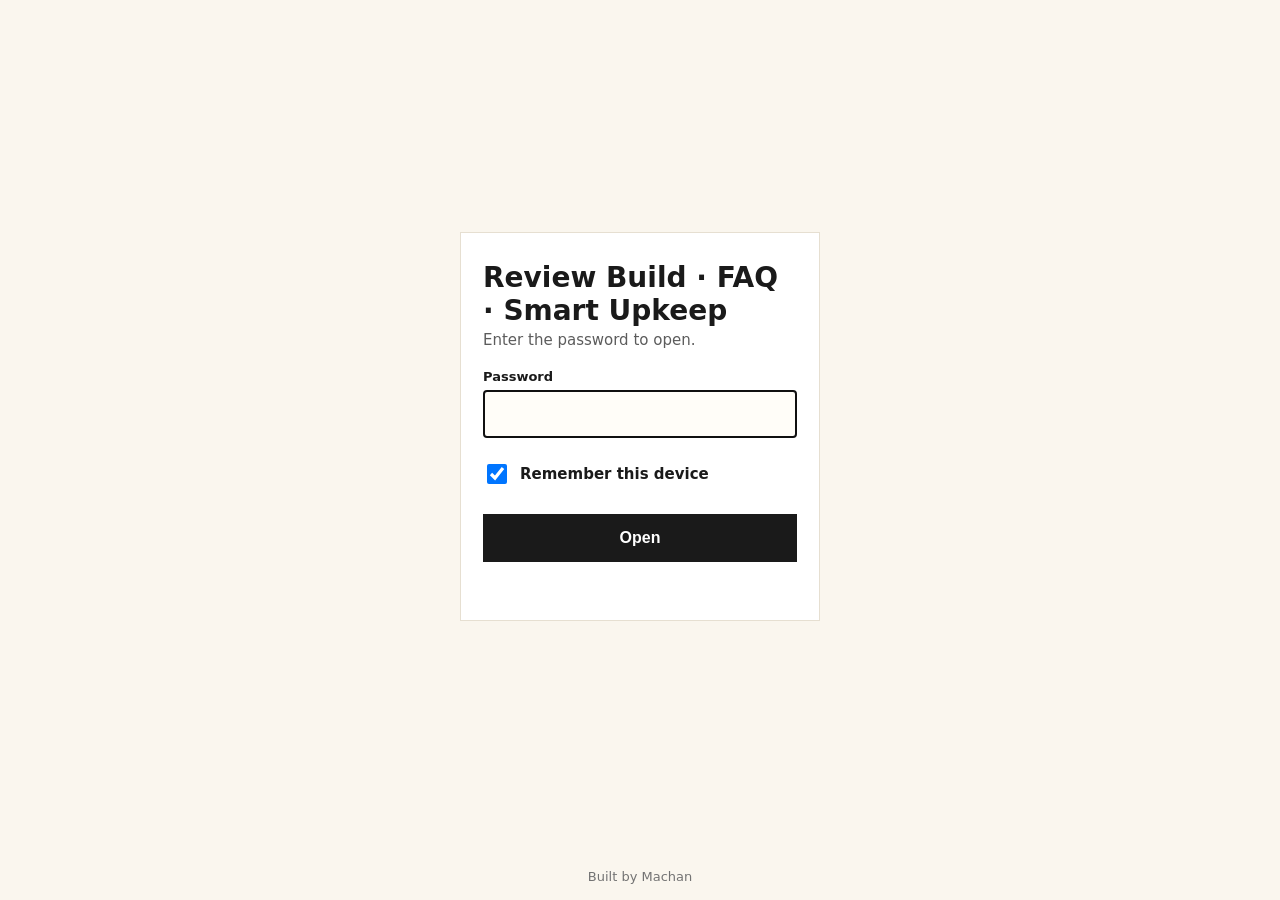
==== commit 352164f1: "Rotate page password" ====
--- a/faq/index.html
+++ b/faq/index.html
@@ -10,8 +10,8 @@
 <body><main><form class="card" id="f" hidden><h1>Review Build · FAQ · Smart Upkeep</h1><p>Enter the password to open.</p>
 <label for="p">Password</label><input id="p" type="password" autocomplete="current-password" required autofocus enterkeyhint="go">
 <label class="rm"><input type="checkbox" id="r" checked> Remember this device</label><button type="submit">Open</button><div id="err" role="alert"></div></form></main>
-<footer>Built by Max Weberman</footer>
-<script>(()=>{const D={"s": "h1YeWA5S7tHNNgfrOtWNBw==", "i": "QwDvy62eZt7XSaRl", "c": "GR/IIPOgF5sheoZi4S3/fdQTi4IIYp83WgvB0Le+0f2yj4312i3tdWf12m6m/1Lzd7InjgI2y7Kttm9zfplu1SKHHaDv8e62ZqGeOzAlCnG9C+/ILRaswaZXTrGZbs/YmbZGyW179K9CJeVYr5Q1Cprr/p2K729xrZbhxUsSzU0LvzL9zc2vFqnMM4usQmvcDQJuzECcukMtsYOktsutKEUVQgaB8vdCry/1rBuXu/vfcOCHhwzKFwwcMEetpaS40Uadw6LIvroSZOEUIqPkgekiHT5pSJhukrpxsPAJFGRz2C18hiAg3//DnUGCSFCIl/bMy13W2jkMZdI/Kbmj/RCfp411ODhQUBej5ETuf/[base64]/Pl6u7ViV92lt/[base64]/15JZ7/[base64]/[base64]/9f8gq/0zJBuamssvNquuVDJwW3jl25EE1XB+3Lp6tHoh0Q/qQrNGPq+3XbfiQfLIqjdehBzNs32LrFcSenzkmP7UEBvUiqTGlX2cJQ6nz89gWXH/QlszxPPiO1bbXT+NDRbN7c0mVopwKAL+DQSy8WWok5lGkCY7EjwnuIRQzwIkL+cbyS0MLUZRWyy441gJrbG1mY5R6rbqik8jlVgSySaULkEa7kES4zGY0xV4OTaGKMLYLfQ/7t6vmoMZ2ad6B6HYXeEUVaKinwP2d7bO8RtHYBVJXT+9PnBRAHf6FdmGR6BZzQfQVYbodEWULT2X+Z9lCHxZTKnOTJh4m8fCizs7TZlbHgT+kagLsoSYEgVV18gA7CWMeWbf3+DT/TiXYYmdPG/VR90nBjiJgvsDY5+Y2/TS/qfYsaz4JJLB3s4yO5g5/scrextx3G6CPmxJg0qMi8gG0SpdRD9x6f5DVMWqwKyII6BAedD9p0CtjrOLtR2B9fPfV2LOW6xntu0imTPMJicmZe08PKdsFQzJ1VBLJFIxtfxsKnzFO1NecQugP2vQYU0GdCXP0h4/agQFLSk0RAuu2HemDHJx1J8xDbb9A8PIOE1SkGQ9MLD5aVOayYWp9N31cqqfb2sPLE+uIcfb56fIX2f/grFR4oT31T5MuoDXuSn3OyKaun+LqenOXv8a4RX/Ufn2n4rqk4Uoz/46IcDNAguMgbT6BR9UIecK8VqCgYQd3aQ3Uj2D9ohCxK3tbXQA+7Pg+p4xBzaDJmmwUZG93YuoAOwa+CNcVaCZ0+waFlzpxvUkswPJovrvNzPbOUemySiG1XLIMhaiRGjo+8OYCFYvnLdyE3bVr1C8JHAjW4cgLGOxty2KxOVJUw/QKJ6NV/yusPui14JQfI7esPo9Dbmv5QlrvQgN5paFvCXwac6gAFgeG0E4a4W/yAt30PFjw4LxCRMD9EeHiEV0jFFRQpz2dxu8DBSkVyerF2e48ZyQXsGsqrIciYD1eEyDUQOeZ0gBL21hS9VsxPUNGPnYDM2Eua9ELQQWB6Y2kTWzhR/MVaW1BgVB8gnwolJGBtRkzSgEIqRErcI/cgOfoL4J0cnQi6RgpQNuQtgzAG1wMomD1Vnoxh5ZVQhsQ/Xf//cdCmBIzTuDV+xHWUtrcMwxseSAWf4SrARi+brH/tvOSjOQCYYBD/[base64]/jofoKX0aZ+Z0DN/wnN/1q802APZ9psJAU1onddReao8vmudSnHl7kSSA7uJbpbA8iGuzA2wuM5XQD7S98E3FnpSvHTZoNJ4pSzlWqEnS4s0Ptr2lp5dOcONsTL9ZTQwkQvMws7q2ja5g7fBQNaPgtLsVsCfDFzqEddD8FgrEAp3lsEGMLOu9DxXe8LkGM/zZ0qXNqEAgvfdf4IFAx9QZKbUaKwcQiWhucP7VLpP5HudeGXl6FK1crUjxWTpLtIeTWhIvhu4WP4R94riZ/[base64]/xV0SeR7d/c1ISCCT0Wp6lN+ND2eNP0Jdf7opt2gKvT3QqIkfXU9KCwXiaIt27V87q32be8DSskgqWLLk/HAU3354VhFpGUoRB+C0w0G7W8C79qFDx5vhcnDvgqjJaVYccZavAnb0zBDA8eYp2NHAWPfAsHMcsS/FVWfqLLI6WD1VPrNpSjqLVkEkG39JjuMmuJOToxg8nCr3b7Y040GjGL1DZvPngFHlMXFyFMcE5w+nl5WonqEYZXS4HdAcnjDSKI+Rrrv/uY9e7SNOB+d/mXo0qpXlO3JrCmOnr4X44F8Kn7lKNPOWuh/f62VsRtTHn1oIaxG/1BpGuTv4ZPvqfUPtFxo+x2ol6OHLMYqFnIAZpq8stcqHPsQ2kK+cUaOSesrlaLa2US8VEBQOg9fGF/IeObGdW84VjsIQ4JU5oUiXXczHL00iPMz167QdG4pXXdZcURDoLhOmYehpZ5pv9bvt+hZpopn28MoGWpcjx+b9QtQS+jAsQ3MyQx+rADrjm01+N0GB9rY+jkHNXM9njITZqLzuvUuPIZdwIKuyqA57N+zL/1dXHGKHo11BbHd2K4c6Ggp3zt4OnbiyZdNxYJusOFzGynp8fIbvHBsZjXxGiomcGoJ/FGTeDFk2QCxMSH0gyCJZtGaqzDjCDi4dTa8XkAy2fVNgpI3q91/BcOSu0Q8YnQpvd01u6arcqIcUtvVXjMpucHWwIDorsC+Rb/F1i70Wc4DXhqz8HyaFFBA7JQsiw9CBCmZ9thnFJs0z/wQMmVOW3Vgs02rwjWpxJx9ZwiPIhCgNV++g8N/kCoKMyWgDcZ4AEtRQRHGhhbSljvHhJ+5ao8NnVg9I0E69YW+rCG5oaFFYxfA7Lm1NGrf//LqjceOeDh2w6jG9KDPdvFuSenQoVpq+DP2Ae36iZelFH0EbBfOkIvr0ApbmgNwf63ujWmFde8HFTV33H3aW2Q/SqJQ1CzT7iceBkyovLPEmje77+UATDFI0IEAp3gmpGBJLNJK3R54r+Rf2YPW0z0CK4zQFECxJs8cFDpqGMAlgavpraUZXjz2936h1RgliSjS/v1UqH3QE2C10CYamvg9gDCF9ZUy40X3ShPs9SJQBfGP7usuJC6EkbrnmbRi1KP9MinhJ1IT3Fb9prRJIS7E2R27cYKa5rpoWSUyuDQKzIHmWUpVQxZRP2njyiSQpzhFRK/F4AaEvNWkuwmD+KYd+4yar4f+U+KUKPMB/M76QK65gRXxF8nWvRWyYA8+7Jk3zDmF9msHYMzDSVO3fLKAnTMfWAxIL4AuZx8BgkWwb066bR82YB3eeZSAXCC8JrnUKloVzD+N3mYKLuolOTKHT579J5Rv2M9qsngdTqtaNE/kCi9XBWQMjETHVsmcfXALiIS+M7w1sJLS+YuCDz6i75r5X5otdIfhdPLZ5vqKOuGEG4foDGhsisECeBB293u3dfrYxovLkqaG6VUDD1csfZ8k47a1LTUoJtEdz1RCotdknReXeXyVk+MgLf5C8VAXXyFCOdrU2LQCR6Pkv8V6EHDmVUiFJC3zSY/CYDx90iZdq52n2x0iN3hwtIu+RHPuk5ObnW/ccnQHHRmtVzsW/mSmY8SEkhiQ0cr1rVLFLRTlxCoxKuIJOM9f3Lk8qY+bLX5RBAM5XNHC/2q2TwHBfHwXWMyDqIkM3FZSVMXNcN8UqBrm3/88sw0exhO25bHRbfW+GfW+CBhbg3icrqYWnNkGtS3RjClsg6EiyTdTFFSqJK8TK0I+u+xo7u23F/0u0r1nXc19z5W6gli3x2tnCl3J1kwYir/KUAKNPUCfiD6r+5+UrDapKHYs57IfoG3Dv/4rqbHyS6FVozbGP5+LLLHA+YknA58eCaoA0vMVyj9zx6oSlZhEUes877YwbtQZeaaNO7xM6TSX2GDLpRr13YuCrQrOCmhLs1sMU6Elr8TpA4gmt0wuOR1/01SsMrC/+mpZKrUl8IrWLqFCEeAB2EXEDqF4ZjDjbllhS5+JkW2z12tqAuidqHET2H7YWiDjxT7vCe9353iQsuN4yAsFkeZaeip8Dm//+EpO32RZpTU/W2hGSBZXeQw0EcOwqpwjzpJMUkV3MQJhNA3C5ee1t8bMgpjBCwxEzKM0q1ax1QXGt16WkONb+9O43HmSEsgth3YQ+MFJU0CNA3KWWoLsIYSkkv6Q9WeGSm/0BcRmQCDb7rFdO7TYzGbRTuWPa+QQfVDEyKTKakuYAM3+2owYNbsujPveQnBs94sbuoUuHdLNqELUp+UxLx43l5XlMvbLs4tb9qJmu6UvAB4SDecMV8LvEVSpmJ1jtS6vFJQyMxgt+pd0mvWklNy/eKgoroaaGGmzW6YQok2rxmaOUCqpJfH5IKbDi+VIkaSa2omxi/lO72DYw/LsW1llYoWLTG6NJU9HS/W4sFAgreQj0WwNGSyrAfbDSbOE4qGqhfxeJMUBbN9hMIbI+SXdKn6Vo6z62MIxeouwKjY2yrBL1csTjhSE2d8B5h+NcqaQLhCMqYtKjpu18+uKxW59EHED+XZIo0/0vlf++c2VUvd3vlOdKCm5jSWkMZN4wdLzkaq9S1OBm2TUZy5I74jwm28E+PLy8Obad+6ICLWpTaag1Aw20c/5HrQGakQKlh5Dt1YJY7PjPcfc1VVs3SL41AHHNATbO4gaXzZvo3vmR8a8VdZhS5GDCMb0QpieYEfyvweZtSUSQRby3KxnpLbbyrotEuLN5+CdMQ6k4dnjEXNb0rOJMb3MxhyhjXEhEekqFt0jbRbyppEBzV/zlagfFZcFoJEuyvjUTQ6ahoNBPvdDRXrcFi7tU1IOCmhdbzYgciyqQhMIA8Pa8ODef8uIcmOpZbKaai84uK/NK9Gw0WoERvQAtv02tu38J+Zf2o9uj3vYmWDgmXkDD9AtGniFPbkgl0V1ODU65VbnjwkcWfz4mls42Yr3MvtkFul+6NNMreyS2DBu19rPuTTF5zzXyOQOOlYYO7ss/[base64]/pNVh8FynH9s4ca8WKIa9CFUxYieh6EOBqjODlQ2vB2wapyjgwKIBXkCfsjhXx2NxPVs6YroZyAgiqS30j74H8P2ulqLLZrGIe6Jz6/daFXNpEvOVvMK+zNoeAxyo6S4/qov99SZTUvguKHCzUIXGYw5z7Yr29Pq+LDbSi4xzwH5yZSUDsPnQ7AITSGnc9ZbD64lFUbHO4tGQ8kXQiHHVOR8i4OEqHezgCgYUB88l3rVdgMgHOzlclg4G3KwmJ4nzpWM0O1Z/dzVRen3WchJ1FDM8D6FL2G5zHP/DTuBtaWwz4ZLq3Stn9ekO70upAiYPFW8/7CkOVorPX6KfMWdDPOBs5BRURNIg4/SIt8JQOSwjJ29ysGmkV9H8OvY9xdd45MpNC57DZtJ/w0iQYBvZkZozd2JbgZHUMBQOAHYTM7rwmmll3QeyiDLH96p3UcC+jc6kU/f6ddGktVe3Az+6y/IhxTPYDS7Drc/HC8vVCB5YzOgVE/MVM/[base64]/4dzRHys3GJl+7Z6Of/lV5d7wOZsp3sgPlmHO2HGLGb3CV3aJjfoE6rL4geMmMgqA2QuoWlpZnBqwAwtxFEbygvCGbKqCFvqODSTo+iwezz67X8Zuvub9F8GpR+gDo4izZgBg1dVqCpKaPWgYFRoH3doEFTsOocssADibTPmMT5X9Xa9Oxg3TIRJP4WCfDMO/b4qNZmhefEsWKxe1z2g8fV2sBACt0DtgtpClTHvd5F0mpo61ga3GVqOAzqq3kOhXRQd7YZ7wmMaWgA3f7/o0USIZU1BNJC00r90Eypisv6y+C0Gpi1ORHoCic6E0Uu+Q+B3Ci+fDgZ8nv45LhcrHOqxq1fkdegCs0rdt7qcsYBkTO4lXiosMcRjyuluLNlUr3sbFqP1drdCTDgT6b9tBnIpdJe5phDZyZHXIAQs51RQBoV6stP1lEUFjEcAkyfMlACqtvR/yHevwvSmGulsb+HwvZKkLAUtgy041MGB9fPsVa/i+nKj1nx86kVgS6MRYsDjCJzI6FvA8m9j+E+gcziBKaHbrLQn3Rdug2+naH1Iz6yD+LL80mhs1p5yFESngHoOeOzHG6l7eINJjAQWxhxSqMOoGVoWrF6TJyz8apcs4vHEtNNEfHmzyRsamgftGe36myJP1wR+ZJTzw/3lcvn8R6IUaDajkwHJOMAkJO78tTPkWMwAPt8jAjQrg6vpHDy6H3rZRXAt/ic9QVpOZukPSCXz5dR/937U64q986kyndROdQlGAoGaSwTgJMH2veC6bApjGXLKsQcu/y8zMyPciz1ltm0sFoud1rPXTSI5RyQdf8nO/[base64]/85EbtPhuT9tUqUTH3ozX3mm1dk+nGcjFyECGJy1+SQq3DmkTU8klGOwT0MBAXCLVIhQ22Llr2EWaCWlDfUSTrC5PDcJbsDyYI7UU0cYjiv0dZWaLwmO/IxbCsqYMeskhMY8WQ8B9Bl3syud0/S8Mn54JRORvPvhGQqGkSLC0qCiNkngkAuL/b8RAN/uuYR0H1iZW9XrWcrjmG3U0k1WUItAswsf/UOmaHVSFZVsJ75r3VH3y8GcDUaHNH71Wv/363znILkGbt6T6dIxM6e92YhcEBp9jXugr650l4sQ+o+EN6mgSakWpho1IygHfp18/U3o2KJQI2eoExT15SOws+H9NEhyjsluO6aWgGEzljq0tuhj5nuJWJ2CFuOdLeLljuaQgJZEwybMOVoFpkKAM9CyOlt6xLSD/uHZClWQl5PksDNoDs1GOF8DwqLjGyyH/zV2iT9psZJds6DgQYndOdlVw5Tfb9iAEPfvivOfkPeDnQIc1OfnuGZn6TI5p1gzOsk0egl8dd9zaX1PT+3JJeLRbfTK3/1712ZVUSJctSr9IHPbyXn1Nq5lwHLCb73NtyNVI1v4uenlBHG9LBnt37v6WUYcxnqRu9tJvqnVNYAZXfV+NmhZuEZFXT7a4vxzoSlZijYDLgx/yTkVnj8jEE012Z1zY4Bdd2QsNO5qj9gut2Ivpwiw7Ua7BymRsYEQIwtWRA5wO/JluZ3A4JFGrfpe4AVk6YrXIrEhXP/clzQoRP5jrepSStcaZTPHq4fE403Ap4lIOGYl6PkocBuo42iypfTJ5qZyt3RkYPe0sp/kHrdNT5HlUCmhuaFp5ACwPqOiaPNJ5rZXZwixc/iA2X5Wrr0oNZeDRg+SX1TXt3QDbl0gbkUn70x9l8MkTFfT7RhTLJmzIEvfje0SPga473GduSCwPvaQV0zgH6VMek1W2xNgFlHLYZ4dB55U7xVEQXsSZpG1FFXGI+5PM4Gdx4vciJXUj/[base64]/7JkyvacWvSOTaY5cR/NXZt5tGnsfcuEfboTmBDT8/14pxukeZb48ahqHjqCNjTesZz1sf4jsaGzk8cmK96WAmoYX8lRJGfFNhkVhujxuCcqq8JPJOeAbjuBp/tHtHzPI0GCNqnJFOdjQGOlHubuN0B3xtbLAI5jlZ3Yl7KoIDrUl3iGnlv5SyT5A3wrFOvla5faqSD2Y77R/+FLVc+76fckulG49NiRKS7MuQrpjlswuEHoVH0OdXXhvUlA9HuxDj8iv6x+R9uCMYQeu8WKnCQ/5oJaO/3QIvYl6sjvX8cScdrN1wcQSF5e/7D+V+rlUTocH7HAoxQhq5uuUd9W65BlmVismstQTNJkX2WpECkgu11wiOWe6gb2fIiAl6xbc88cZZ3wrdh3Bc/i+Wn6tZQ7JXctXT/4i6NZTpqkW+HkvwZVbW9OGGlxI40hlyI6jcsWd5cuxL62ehHWXMqwk/tJifPzNxDGfnlaGI8112AiNRoEijYSh/ePaEsMuov6NvEf/[base64]/Mgt90OyS/jkLt5KCTSANjAVDTSTP6J40DML0pIotGxVhHq93UPmvqY8FYrgYObfBMirHYkCm/hi6VGW4/WoQw5gw07MCWxknex9PE2FGPRvSAxsry4BP1UrivB5QfdmspAMMzVSK/nfCR3AQOmLbWocBprFINnZLVUr7kJwwH76LDaKbpfFkFbVQezu/A209SmbPjJN+u6jDr9s0YqrTvfkkm3mwT3wkbdnOFFK7KMg53EqbQ5LE8Qg8IxNCTzJyXgRVrnYNOqHuLQbbCURy7oaA7WdubyjdSy25r9PwxQMP9pmDkv90Vc/w7FWU/[base64]/K0bF5/CQbzVW5xC/vSGgu4bycLhGbMSFA5IeNn53y9sIYEl0H6BNBBAnof6dhOI6Je1EmGa0hRMEEF2Xz2NrpuL9vArRTBIpN2ZThFp6/6PcRzGKPTNTsu58+pJF2bw6DYf/hHQ/l7sT2Bc/TCvlTYRvv1J069jm3zFRT6FT9x9YPD1vt4jGFCrAqkugRjon+U4yPZsJL/IDaxJv7idxtmwbj3k6vJZQFpBAyzC1qvj7sLBnVfpDzel+4QY3AL5gSJ+df+liKd1SJPrw63CTeEPpuSOv5dOHye3lcfHLatPS+iE8+U8oAPlGJUKAhpFTMIvxRPzfVSya5NurDhmUSDsrD/qgKSs8C4aKbVDLm8T+CtpeFNoB6+thr2iTkZiVZhVyJWTnNEMnxtNpC4UXGKeLzxEqipDY74ozzNqdTQIT19odmJvT4u9XmYzgy7sigJkUkD+XUwmCZ/m/VrflNKi54VNqWsu8cDfKhkKGZX1ss3Ihx0gcXVdUkI6SKss7ATrHzEK59LrQVwrcw9fAHe/Ou6AmvS5HxrpPgU527HkyKadYle6PtF3fs1ow9x7mlutK1tht2atkTT2xjsac0YqleRgJn5FRmEMf7a6XJeMYYx4ymNGs+2iCecS/yko3Ot1QPZtQYkteCId7VBS9JpuMxUN0uCcF/CVWwGJWJbxnBz2WsZ5RNC5MrGKU73edcWJ4g/lsMALGH5qA42YPAb+UcoDh3A0DI2gZvuDraY1mFbDJHoqdA4gMKTOJqT78qoYY9XPHWulaMbktWbe+I876Ci4/jZo6iUnmW45WGjbIFqEZFQcXrGQbbp+rHK6cx4ebjoz+oXXiiUW5lIxyRoJ5HLCcrFUKkGm+4rkNSmv0IURv6C84A4BsB6a7mtu/m/+GX+BNIgQ5h96u/aucX+Fh9dyuRauoYFB9yNO/O1ZaT/xeisS4mS5KjLaRlLVRxLtkPe+fAXNYciONP8WglfFucg+pnseUiJqRhgD+X4dsoDDlZmkYA5zjCPvXjJycTJ4I+VE0ZQ3bFpB8l/f6dro7hy1En/k+yN7Xwj7a6g71lwnxZc09bp/qBkok831KVgGMdJ9xaq852oXGMG8xj/DTLR1W6XQylhBraJtvwumDt0doBK4lNJ6TDu35cZvnglI1yzJXCV5JLy4FZI65f77SJf1kJNSDJ70T4BHnwSN50qbuJV+urFvST8PZfdxd9MnvlAROXOKP+C1kSi4AO6v7DVpqGMdlX/bMy6v6HZUoT4tGfDzkr1BDj9LdLj6pBCDAdn0ygMFv+HrD7rkTxF0K4ft9YaZTKFB5YlPvWLNPYvjog/9WlO397XEHAlhGKydqQdU1a+TmUP+sm2H0zr5ns0kPcCIQyr+Br/il0dBaxj1QPyV74ErRXxvbF7C04pzFGyhsKyGL1H2TeZ9DKQVhv3dfGyB0kJfnr3IKxj15k+zsov6bFcdFONtA7HaqprCsuvJHMjFLbZT3ptedXYeylMjxa+GQ2IO06yeQqq//6niTfK2sh071ZgwCosuD0IN3C7G5G8YepBVZLZdCnpvjdWng29P2GxPbrMXvgNTyAmrAiCosU7D1xJFPEB94uRlY74l0ozRmoT304+lIKgHXUcwDkKN7mEszfkTxttdoKQpY57QztisBcpbIFXA3q8rDrspqMyLYwMGd0ciyEG0LFwwRMMdpxRI8/eM9kd2GcE9IS1IE+AMXCh4k3fpYZ3jrujzH5HiwNA4eLg2hxokKJLsnkmZ9917095rMZMFLcKVLr2eYtqy2L9z4NvWE97QU7m+6zr+fHczBWxCuysL1ixl6X01//7UgJ0Z8uriA5zalYqsCeDktTjz/gfZ65dws93G4DTC60ylS63T8bJ6qmXPxq/LgbmZiQbFl75ZjKWszrWGcP0lTjt64YkTIISwdy7gtp1DEEirVaViUsbq8Q5Ic0MW94dt+TeH/MCp2TXxMDv0K2+x/zFrtDrgIJAJNpWjeL+t6Xxqmok6elGeFqlWBVP/96Q2R1LuDfrRaAV85m1Gpu/[base64]/2wdZ/jIWcKMejGUntQq9k/+BNQ+HDsXmwB41fZ+iQiumUf92NvJbmG6NY27aQSusLzX0b1qHiMnzwtRdchM05rtvpfVJwLsphFDh9j8FYbJut+KvwK4tru4g0qiNJvUvuV6eEJ4Nh/uxfXBuOsE1d+QerWzfEewGTBiGtEzx+e54eL7IWilHtIp2nEgRnziKymMYrK7DsPDSvj8N5lMO2VO9yuH0vS3b7dYYjGSLAhqEAH5OD99R44QwnmrpcKU1iCEWqVmECIO3mDpGSq39w+owPsDoeQBd0UpsctWbBsIdJ0zGzRUygqo3e8al82vtZXl3ZPz6ZTCO4B/z0LsPHI2mtnbCdDN5SEVNraoXm0JHKNTTZmsnONkVJTSWq6tOE+q9gvUQLNdVIbCGt1NYPXewVrLB0hKV92tfWfQmJKKum31LQwLA8XcTVqAxnM0/81w3500Pynu8EfEqG1dTyN9zyLd/da/edrso3TRmYKBbJKnN2Aj0McS22QFf/fl4282fKOuCfeQgHDJT71OPgZtclHClVkpNLt4d03eLJyBvCA0F7LaXxLNWE2+YgVtHe1G1niLsMbp+Os47SCYzqn3m/EA6yE5+mKe6VrKUAfXIBP48rmHOV+MzGDYm9QwwUJ+qFg1ObijvRGdj5e/[base64]/t/yjaPDiiCrXMslS6PAaCMrO0/gXNY5V6LZ7KD9RnKuMzTBLuFOx7b+Hy6jVnXFTDkpntGLyU17bry9ZmlxCHhuH4or+gaanxV7TTU2B9F4UINVi22QZbK92Kpz7XjhXsIbQU+xX9zRjtoEDHg4nugYPWutSxlF+G5JNzKnvB5lmnRniB2sOwAlArX2ZteDLjHcMTc0qscT5Iz/gh5J2h6p1r+86NUWr5H2UHAme1rFCq8J9tR/86982ZNCanxrioO498/sn2nZfD3AP5RSPyEo149aZafQxaYrZlXXzBlH1gXqsSK+5D3KczeR2x/ImEylj9F3DhaQr6xyBWJ2+1BrAjvt58Yc5MiXVPrpEBy0hIsSF5avED/AY2rwimfLd0n62shcvPewElyYO+9kSpuxA973YOXFWW1fOg51mwL85ak0I/GynjGCy7Dx/eCJzdUUxjjfSrIks9FU+rz8pMaxsf3zbAd536qi5R+Xmia6hUpo+a21YYWBN/ezzaQRTKRt+TAJe7NMviYghFXrcxDUXwHQ3uECurQEn0WIWNaUIAwR4lj7haZLlireILOevlplSQwJwRkPasx3jnH4EjyB0tiuR4x2ldX0zzZIqNkVJCYIxZXT9LUvdGezLf1yulfdsSlrpQNDWM56691/TugvlpOxhJH9A4gHE2vE1a9DuiuEkd5fPhi8X8KVzjFhWMMPs8KNFauKbW1NK8H6le6bgjTPZ/5jtYDzB/KjB2quWokPOos4/FDQ9GVJt2cJcnj07KCLV856K7WQPTIfNwE20taNQkVvnIB/wT7Mv6oDaZ6KcBP4knM1y+vw5cNNeeDa15yykl+D8e5X1i0q+tstmxhTZhDEMkyqLo46YPIE2KmObYXigBbk3zbo6eNRW8RdW5rtICQu1jetodJ05MW5yfliLumzwV5vfoDMNcbTwRaVSxSox5dT1SvmDfRDA1V7TvoDf+PAWc5MnSLaA1hcA7/cof31ynXcKpLZfvcpOAbB8CwkjyFL6UaoyhJ+CHk/suHmcXzpga6tH2Kn4jFeGYf1OOHHLboUDdxTvv0ImhqwI6u1q087KmuQTqK64amZ37hzEYGDrjbwft+0Bj/bw0qfsmD9hbH6pSCka2vQia5yPULGM8my0d7Z7R4ytrvmCgQelklGFxrrZO4+PhH11watJrrD8gCe53bnN71UnWOfrho5BIC9//kkF9f5Zf0Dg231iEjj9XFjwJiV/4IMCKLuLBXj2r5VE8z17U/rkDaviaD+1cDc9aIYiK2yy5UdFe6OAo1DwFVW75KIcuKwdXBEO6nCwT8agaQAOhbmUBFO4KMPuSG81XIXW08U/iYTFkXTdtBiUmWPR9jYAaRuZpWiTyMXBJ7rO9GAUbP6qbKvMlFRd+0KLivNBKgIyt8sY+jMbYTlk7hDQP0SvtDGIUe2SlQcDm+c4xJSdg8DMq6h6cw1PmBngIdCkMwJ7oIvXuItniLj5aAdaJW4YTLPAWJkgZ97Gn7/cagucCCq2HSLvAlQspRaAXljURyxc+wOeg0d+FtYnCH30A+z1MGGeeuKCKulF9Do5SEVSHIFO6uJcqoiB0iIBuX7Lh+q37CAYlW9c0dabkxnguOJdqJtaO7aLbJolnikdbogToZsCkFN37gvx5DvagS6u7Q4B8tlePq1j46SIAIx/c3wYfwJU+MxNiCVKTTgV0r5hYCzc23XWMNwk58M3t9MiSa8DKxMnxGBgnOPOboFDwTzdEk6c0RaZrSy3VHFDt5U6J4V5b5VhCLdR653PrzDKlhV3TpneyAxwtClfDJiwIfeC6g0of90CUoquIf0Sv0EdPaugwVn0DRvMCRMfycnZ1pY4hBw5+HcC5LmFdTlLz0OP6N/gDZFGyaqMtdidIuYvn3YhG75K1txB8A0bF3PudSR6GcRk9ryOyJSrGOGw1GsOBfddsVyr7hdX3Zv6Lh/dj6xcHbg3/jUKv18BVxu7rOyX/sxrIdVdAS1JWX/6arAvkUOgKZK8oKOIBTE/LYL4kfxu2vnlwMH8DVl9Goe4hb6jkESXkkuNiD+nOVEHksLv+boi01E4P7b5TRkoRGz0W833cx1aSUayB0xftlrNG3J8q7VIO+3qAeApIpJp2sANSauq7ASV+euXxuB7VfGwbmuyAqsEjKFaKBgzY3tNZrAuVGXqk3asDuMz2IRcJVDTP/SxXpScSPWFPZCupbxY/OrbP8UrYO/r/shYs5NzSfx7TTs/Uj7KJXjKf0hkFjPds4p3PAcSXxcIpRAGAa0FzraOxjzJatkJYcS8OKJgeYO9JaVfeB4gDoy45hoMx16k3E9suC/GZnHKJ0rEDfipu4OJnObmh/rJZ/nTM3iXQVJ4Gb8+caJRO9rC7GeIUu+OTFjKWtc1wF3I+iYU/Jvrp4TavHgvfDbYmjUPseGNCaOHdZz7g07T2vmoQo5HFkO3d8gh4+VKHPxWiLonZYKxhp5RKw3fQWiPXCipWDm+aOvzdTENDyNsKEKC4e/4nltX8OTS+LZ+pE/LCHuBBlaNwBQ9j59g8QAXQd01k5up8kXJ3STFSpLJyRp/b8pxME0kLgZ8NUsiDRRM3YJlLiTl792YHXEHfO8lpHKZHHef93d7L0IZPM0HK0C6COU3w7lEipdR6eoksib/ocvu9NYyETNXYrGC0/2KGVedekJJlAX9qh5mG5JtyZdK6YbKWWLjNQu1CpN4unWC4HYJbnB6Lj1BtlEoYzEVkucOjWvfkKe/ldNfY6wDn5RuXTeN0VgRNf7Yg6PFlTe8y6liANxdBB+7KiYs9HfHbIqIBP4TGLyPqVcmjNgTH4U9w5lYbZ7zrDECd8RiIl+tB4FGLrCD2AUkvl3aNqOqI8/hEmBvEvYhaBpMPZS25b04B49MXk33kofV5suEl9hK2Tn/8Tnfdf0UDjiBcpDgULqEJKSfsHCK39P0XpIwlwGqetPXRzmXBekKXM4t48nbTlUoj+ecbMi4rGHcg1EVPFFEN44VD/r3sVVJErdVC257pit/raMRmGDFsVphN5WezLeJZJzCkUWH8Xwt5Qh8PsLBDTVY+wvUnybVZwk0cYmHLWVmmP+kiD+Nku1Wl26oPGnc372CflgSPPN7038j4N9QqM3ze/Stz1w0LnDlnXKh1gyMhlCZuEiTNHrokVySc6KeRjjJwvfJMdt08ejG8D1sT9HD5AcV57/VNIAd4S1yBhqmimL30bjpTybmpI7JNtrLNCBjp1adhDXtrQoUDILyy9TEGsCNGf1pPwmBv0Rb2T8lElr8O7DQ/lvX+erIHACtT9DXnug9PfEx9pv3AVAMVoMxqKOZCOBxgAJ6vlAwInSGsKuT/fid5lH66Jcgbm020EBA1/uctlqc3/AkGkFX0hCZPc8DTGcxzoHawvExLmdl2qMKRbmylZlIoLtn4YyZLxVrj0hdpM4BrYX05RyzQOWONjYlbi9ArGTxVicArbWmPIRShdOX5txclh+ejmzz306bTbJ2Tu/eR17gJg0lej3Mi1jSHy03KuA8sfPjyaPTcYFYPJtDSTCR0NDzbqIhkD6GThajh+5uNeH2i5i7SEVxiWNIQOxeaMvHY9EmCsPEpiNUI+qROxKaBzifnkzF8bqrOq9VCe8v/xwyAx6ULOwRDIL+jQ0cIJcUwMTiL/878vS228pJenOUTYJwMQ6miGcpBgGNIgWE+WVmiuYqA+EywIgOUZEFSyLStvqQMIP2pQd+ZnU3dG1u/L2ZSemWmcqkdGVWdHlkR+CJKtTazK1gEw1RujqLRD8utw/aZDKhD8UyAu0YkRGPjs1Bs0Jzvh1sl9+IlRQkVPpKzX9HEvAy0s9aWrry0l/[base64]/ScqUh94pHyEEWHxcHC6djfSSOSjDyrufmpXEh1lS1qVHrbSIeNJV1YJzwNCsV9vPV4RbYzC8gyGGTc+5V2LcpVufkk+o70ErankvUEa+nlkL0O3H+po/vo+Sn8mbfFKaCLPfr6bBBgcb8l7zpOMZo0zOo3P4NXQw9Lnjlz10l+AQAvxGULBtSCAak5hxQsvZQy8d5v2ruBth3VE4zb8vlFO3yBpVy9AbYLJ2uONMOyRqx0vdnENjp74gnvw8PiTyr3DfXG1Mn3KG7N8ufSOXwQ8uIKUktE/ZWP7//t/tVeEJAcgSLyDAbPS4Hzo0mFR5f7uSQIgRI+WApNnMw8czWBq8ZB9pt80L5jxxn7mgAGs/ya9RCPyj3nVNABn2x9JgGPVFx8u7rb4zjEyFFI38DLWYfPEvVv9DxZ462nhhteZZ9ALohE4LfLrDWUTFBOvZi8Un90yS1/J2IGGN+/pYcNLvH88RwBts9TaVCyMhK5mt1E/5+UiVo0d2xNNvcybZex7M0swXVs4BrlYYjbisXTAvHoNbzRVipuLFuw5j8gP+qKdVnPZyngWbjMMv2xbFRey7obhvO7/Kb6bnl3HHPKAioLGCtXTSXfkAm2y1imlZWjOJeD0IAiSk3w2SkSXE8nKvNhfuxS8ttK9/k7S3dzE2sQi3avC0mm4qNwBAA8/9C5+V4tCVkVKPZg6lC3zit8qGDCWJZ20EP/ShlgbdWLMaePrdWn+xTiCIarjQb+GTJrEP09GcGDHWaWTb/SlYBIhWmYrVrtmA3nYZK/6Ol/IP3lbPktTcOPP/weHRtfmJTV9LmegzcI4PuU84Wy7Dt4bKdNRUHWjH91L0RRPhjVoqAzurehOkbBgMIIJdnlHRseA9P6fFjlwXDBZksJAwXzhz/rx2CY9VDpwtFsYhP4dSuyN9xIWTHj9XT8PDeapUbmr6DHBqCZ8Qfr9iBqjdWTOZ56/6D7sf/7Awy2FVpkScXY+SnvUz5Zr2qZrpCdFXCLghr6MpikI5LT36wL6/vPEBZcwed1lrEJajKEYoJupJDpWdFOkhk0jdbOfzKRfPhET1+cA95Nm8zlVnjuLO0dEtYCb7csfZVSjs+kVbjnROoUJ0miRuqzmwu6HkWFl/4v560GAxjRuhCN3N1nPoHgCj1JkITWshk8lvo2WkEGkLt4EKmlEBjiy7ipRqDJYxUFWEXKc/9lzWifeW3MBOUzwXSRM6mSpuzvGcBjLTXX7EWbiJ72cOI6kiKK7merAwE6QIBsMQuJ2snH14q7P1KRI37By32UmzpuAo6Aw76C21stMBRPmNFfrf+uj4m72/0bXkQYnACY+o8ZYBUtGJ/jfaSYUe37YcMolOzM6+zobvjSN1sIC73OoxfLe1hrlaXqSW0GFyObDC+q+ui4RAxtihDeSiHvXQj/sYfbxD1Uu0+i4JHWbu6hZlfOqVbh0TmfyCqPDRxQV3mhQ2vwbLvUbhfKfoVsLzJaecCILGCNW9s3dcDD+Hmdt8YLJ14rAYpN2rQvAgZDKZiLaPAbWJXdt+Sl0eboVw5rUShUfeShf00/GFx+sbzzUQtgDaEQvApa2TzSn/1vLKuP1ePuMYe54vVpdUajdgStE93KvvLJdI6I6OuTntpDe3aEWIyOSvC0znHAYcwn4PPeArMBU7c68M3pGkgD82+vOnp0nQ4N1ZJ9bN2GhcVQX8aPoPoQfSUdVR+FJ9/F8JjuAya3T/PUIHgsbLloNTRsz6FN49VVOa6tKepYdFwh2G3cJM54XwPY32q3ZjocGto8V6SFUJaR9AYDnWeBknwYh08TsKIptlQldq2yLsFEoDs/ySpxMja6Emag9GVyS5Gfp2w4SPCN97zUsOGdFG3V40aZPy2+xYNHpGeRJa7dlho43YS6fKQXrwFLku2RqrfN/5H+G55TXUorDAHSE9DS+hBKuSb7iaTdjy0QC4iv74V0IP4dU0v7EPvuDMGoaHPEPe217OHfUJ7nW7yySAhRo0NFUdlOqWEKDxZWu+rKBgqdqydNZEMgz1W0sB1eKsdKcUnWPZFcxDm2lvJBh+ddWHiZfJG551a6XDWAVSH+0UZrSzl/798sK08POquo6+p/wh5r2/kOqeZTT06TgwM1BezJpb+1uk5TS9VP5sGoR3QgB1OBMa5qV47s+USseQF68tuAl1cPLRoCYgR89kdGjpgWQjTIO1OKsPpLPXbVKFf6L20W5VzXxv7OQA+lD4NlOvbjwjkdA707q/b1NU02XK9RcDA6duIkYp4149JMHBco8rQA/TIIb47lqHpWKAXtK3yjigBwNuV5mFZfb9AHL5UpjXNi9G3nhAfiIgA1fIizJrmiw/FojgwGAWI4w1f27REk1ZVJVGxE973y8WflezoJbj7Ca2xwd33s9Ke47VzD/CFmjVFkuijKAOnVpLDluyy/dUe7mGkR+Aqx13Uci+8RYDJC23cU9T9cTkUk6vZpinCi8oFHUTbeTDFmdNH0i96uck3RLnMAnJrooniRz2XSVqF/OZ4WVEpwPi3GCAnLF1wJyAYGTPsrJ+z5B785DE3/mRLcYFlo8LWzHV859/Wwq0+KV3la0twkO0SK60cRsCpPpVIR3zJWyV23sY8UPhBhbTeWL2/gGNLNx89XMb7Tx5+01easVGvjuta5AVI1V/1erELQ4RhjDlyJioeaPkQUhhYclIBnD/iO/D3nLKVu283D24biFXBWk5AkK94dGzY/roBJbq2JnuifvJz+u6G8vde7vyaOY4+/N5OcmyoJOEBfBYjFoS2dRN7njTiODDeuxUtIlyOA/dhYuDyOII8PNM3RSvoBWuwAFQVlPRUp+lmFSB51ZqV46IFAVRzk/Q605/6sQFF1O4mo8vdow2YDLi3VEyVjm6f8wdCWfgE1hAHtUmV0citJ/EzQo9JspK2+Gx0aMa0dYlohW6mQicS+XXU8JPw64by1afM0Qsf4+VSBh1Umo17/KPS3CbfmPPB4pES9aPWGuNyGKXgG/3YHEHyY2/3Dlrft6Ke128iRknlMby5y3/3ZiJ+PZfoF/smiaAsUBzKjoP1MeAdg6fH0/9KuukhC3EvCxq4tN+nV2Vi6NvDQ5bzRhrecd5V0PIBST8f+L+sM/fcyZaoO4vwcdSAcoiUdJ0MH9yM4cYGtv0w9advRyDlc5VNFn4HgJ9JkCb0kSvyi4V1zLTdItLSnQPThiV9x/qEp4kSBvqqMNZE397sQCjV2ojbKzWVAv6rMchF9JZ8tTYv6kMcvCk4JyOfpSdgDz8oWHmid8e/llhLshyjz/r9CeRpxCJYaOgeQJDzX2i/[base64]/ffv2f7fh40xihxx9GD1l/QYX+JHyojv4YsO7Rjm2riCnQX2adAZYM9KspdRHJn3uLvfCLFHTr3gyAp1rdN7thIP2zyyBE02d736pVCP7eiuVQwbeablmeaK18W7kx0arcSwAnCEUpJ/sVbTvU623BcX4cBQ8w6oOsXRFhtT1G2pXOPMlFzvHQzpxcxvNskYqlbAlS+JPJQfi0gb9LYPymk7MXArJ6FedoE9ERJXM7OnkvZw==", "n": 600000},K='mwPagesKey',u=s=>Uint8Array.from(atob(s),c=>c.charCodeAt(0)),f=document.getElementById('f');
+<footer>Built by Machan</footer>
+<script>(()=>{const D={"s": "h1YeWA5S7tHNNgfrOtWNBw==", "i": "XZYKxGthdo51aTwj", "c": "moiNRhs0pd4LTaSkrtPqlE8hBK1oW9+Uv7XglBbjCRo0GHwpa7+n8VRJQj4RRWi0OsDVQlbG00rrsAldHTBS4pWlkERxhbB/aetguGC3fhvRalWcyWSzc/LOFlJQodEgXNhX5dp+atnoAu6b2DSHu5Dj1eVyVyn4E9wtaexYPnGr1W1fMUu2edjnP7VfbLFo3F2lEaT7N+CZYeI4+BaR41xlNh4FqmysdK98qVlDBJoCsZ/1pGqTzZ2qnUItlWuUcIeeeVI+PSzqx2T8kGXC2f2ju5Ag9PoAzgjb6lnJ4hUd+RSzio2Hpy1N+a2JdbCqmrtEkmmsxyoJzmSwZ/g0LyoVB+WGLiEWFs+mreYlRRvUfG0+0J16KAuSa8nweduT1WfbQvG9WuOiCf+Y+q5jonmDqQRy8GqxDz+bR8/zrQrAQ/Oh+Ur9JOKbleg+op8LrABdv9NeOekDpOHXRztOh6nSnEZY8vOtaZe0JtvvZ55nUr8H7SWEfodqW+EjqJBdLSo741KvIKASaVm3a7oIZamG+CFlMUIcFUhtWppm9bJwbeOO+OwcgCf8cCSjtYYhYAvG/kb/kYiJeavVEs8L69SM5T7zEDHiO2A2Xc/DXW7CGNh/ws9F/2w1xwM6L4i3JP6K2s2/V4gg2t6+3r3IDLenhZCIWz+/y/yDv2t4qalX14s2ANdzCCBvEz3vNHBXSitFpCqNP4j7hPCRU+B4d6650f2+S/e29MsHaE/[base64]/uXNp3Ylh/[base64]/eRF48ztGuPzdV+2XSbHdr0E4aI/hgAXxP01P8g/4oVLEiO0HKeRq7pdbRfr83uiMgYdk//Ib5YIVSxAiKMwK3uawPi9dVepik8FSOu+EQeQ5IIQScVb4Duw3ZO2mn57leWQqzH4yUum7j42XGBmSudyJC56QF+wVcFzy5M53WGZrow9Dy5J1XRlDWEE2xSrVyW3IhrVCNWBMJu/EGVxXv4ltvMr/1lTgZoXbtrsBHfEXTm2et6dKoV3zFPW3I2KRAJ7JbNP5leyGYXY61KlumYAxf/NZfttCAoC7e9AbEgRWKg11fV5wislZr1zAkmZsqVd/CS7SOl681E1FoRZHwQmHT2k6XymhhfKWbpkA0JfbiUvlKoSlPVLIqC6fY2ptK8HT/GJ0fE0GwTrFzbvtJ4Lf2MJNVfvB/Hc3JtpRLOvZUUGSd7bkJeP21mC3FxgKQ0gvZv0anlJwGLwQCTGwnTieCO/AXZF4ZGR+qKtmsVZc/IlNdoTZr9O5MWYmDbQwqWMTr2sFa+1J1lfF8NcrCDevnjH++oExlnRiGIdCXxY8qb5jq/rFd8BAQACEAL3Fmdp0j3dqAzrnkuiSnN7wgaldcu9culjgUKWAxfkrxe/qiFDHLeLSvxHVsqNTtUex3yIQkuDNBKFbtgJDVVVJeZzDqboxmJGrVDnH0zfrIj5nLpXOufPaJOxw/lmdpmeY0Qg1Y3BhAQ4Hkpjs0RC0J+JBhM2fnHyyBkuiDLxkorvF1DCxnrYcu/0CWCqlqL4ewMeYN4KF/r7fAhUbgbMI9ZMJYHIONg5H7MqXIm5Cu1Ju8D9bugU0Tr4nGo6zY3hjTNYup4JtfCl9oLE11VbWVORmmkJ83WklKz+edpUHznFy3DkfDizBL8uSV7iIfKV1KYq7mg63AHprP0/lK9rL03euCaIyOGadrg43B6oUJz5xrFwhCT+4uaXonKu8CSCTCHFhv98N0sXsZRFWKp9XMkfWgKYW2utKPoRT3JHAC2IA5vZXnErKlfB5eEjEwaAd9CeKEKj+K0hzf/ZciqHgrlEA0I3vgTa6WgmoExptDf4jaP8OVtRggCAXbSGrecqikS1jxVdEsHP38Ji+VYUNikX8jVy0YE6IYbF+nNSSEmdW4C9mKbT4BCFNWwCpB20tdnCWnMFGy9llWc26LdsQQkQHeh5irv5Krg0ivbIHnLjSq22K2KOfS8bq16XORfHLKFh4HFFY7v9r85uGTP/1u2uSVFd+QRXXLomFQN5NVTzN+A1IY91hzjzypCXktQMUq23+eIc/HFpj/SdlYw3w6Ra4XKhcqbCvr0afZe0cPUTgr8mBVkmb0YFQJyzlQ1gz4lVudlxZZ/Z85M2uAygdxX4zkq6IJCXI5Wjbl5Am65gR7NMvkn2slxU3ROkHBt8v8QuUq1dZywQ3Xfk/IZjclqQaCIAN8/scQBzGOVnKmpoPI5+58pgM8an3z8gpXE9j+O5JEd5uUhxWpmTDlz3Kx2QWJ0FVZ3abE7FnIrdNe2/MlQ5unOK8a0qEVM59e5eq0i1IG6JvUAeiW9gCOmHh47iP0TK6EoVydm3N2IfU3fIl8g6CVedzHHjp7FHj1fxfbZYyaQ5sGwNGE2B3uu+TmVHmOLctttTCcjyGVGjAiWyjglhqIqEcgL3z47GW9nKGkcfVPv8h6JT497dhtx0DaNODjj8/A6uvfGry/SZLhk5dGhx9I9NoIImP/6HcEmQh+2I3Mz75V6TP2FEHZzCEeFyCSE1VzjyQHaqzFit5K0Dv1Nni5hHY9sRroTPlc5ZdhMAi0yQvqAvBwSxTj2025IHW9VXDP3GhlND3abGVlNITgzQe/sr/ed9E66l/v4ILaMUb+stmSTJi5RWOQtfO7yonlyWw8N9VgE7BWt7BteEHKG5yBqQ9bpJCokdDkGdNZc0VOJJs1CoiqLT96zlOMwsV6JYSFHbaEkd3rrTKOlnQY/uFvcCiTeR73h9ZldE9SGkWD3M5P0VhtB/M2Ekklqe9ianR9I1O06BGztF8iEY35NlfsHGhEB70QmMDzODsFD4lkLzA4nFxrKp/1j4b0ohNC89xzMQaeyTQ+hdtygKXV7/3xNxJ9dKW2+KCrIalYxWFAvn/rPwoMS5olxJ1JAU28w0asXk0C9QcP02+rtciVueMXE0oXrzrcJUxhYmxWLHz5jK1TyKfzq3Cm13l0V5UD38EFkpd/2HFxQGfGh5xIpQGvV2NflpjKi2n9vwlJsIcMHM4MbMIuEUh7/5k1M2U8w8xjry7Y9/Bvet4kE53rLb2FOBvlKK1xDBf7f6lDGaT6TNBgGorCNuBmQ9I45+vxtgZXWD88FJYlBdtT9HRcK5CwmFnRqNCnyIxRYMS+RPXBKPvMENyDicDcnLrNBaoWn20Ql3wiWsH7rjbpa2xJ8snKsKmh6z9GDP5mL6ihxgivv6MaoGImYbFZefWDuHWj9QZcBj05rp/xIZ+z0rkD6OFznJdEvBrAq5A7W5hU3s6jOGaLYrlRxT9AlaAFSsjiLe3/+qAUA1php7C/spX34DEB/UK1YiyRPqPamaz5HzgnQvNdoH2q9U3JBipf8oNcaNQKv8TXWgNw75aokVbVwtN4V2KB2luXPzBsTh9HzJ3CbC4QVD4z6IgrLFlG2YGT4LCyW268tUz7jiZhlVQES/CwykR5A71s07G9F66oQ3lOU0FP3Q32bZbWfsF3pGf69nMo9Lwoo5Xp/5UXhRfYz3fZXFNfyaKb6T6T2u5c7xKtdclFPdwMTq31c1mRQOBvcb8wP7sb23IqdHHCdGHS8xNwJc7VAvvErn0pZly/Jgxs876mIseoWpMoS/gvho9b8EFMp30PAwCoQ5PLsSO6AilQEkV5ux8t93+LCcR/12Acfz+aCzvxhTKOZUbpj79mRfsbjL3mEZCp2s5gTkPUgdL9TPpLBTqW6FzhgyqP+8e3lBWASKw5T96khH01seuhMZ370sTn/eM8H69w9qJdW03b554K0ocl9FCkgZVJwnvaiYRV2wi+JsOaO1lusR9OqcYhNhWl/6tTwKg4TGu3qHItVHGFOet+5dGGRwo5yyF4aveuazF+Jx8QxXkAhxzF69n77SBIACj+3rtHL65HS9RSPU3H5uTcrtqjihR6sBJaSJewmV7/HZxfSt6uZDT8mLaCm4pMYnKHW5iTXYhTK4YtkxS3A+AgbCCVwWzrG2+ZetPtJ6GfiyMhB0ma8ALF9VuM+ZTff0xu1gThaEV1RIoIdcwdrUVN0kPa5VG9rhvbNhWkgnseZp+l5Gsq5UlCGnSRrgbzaK9/YFRFlbelEsuf49h+KnGC5DryhMVzVngF8JA1qQ/[base64]/Q1q6G8qPhP6vPD9g+G1aro18XDR2GQHHsloNIPOQCxfryzuPsQqHVVfzmAkZIWe2II6jVjLLhFJr3/goQ4unMoOAkxV81HDV1imeA+w/y3rwFLJWHl6dCs8bi9IsM1byWburpIbFsFrcsvU+IrU/JtWNrw74HRn7Yy4q64VMS9O/VYoU7jPTuM9HrR4+WcciQZrkwFE+Oj4pvBnCUWozwAMkl+PgJd5bXbO60czg15pAmVyg4Rei2Uah63dW1ZChlGgkk2PlGKONjk4OgpJe2JbAFmrwNV4X+5JereojsVs4GIeHI/3+DtZnrKEGtZdNfooFMWiSghkVTvMw4DoEISB44rX/ZJOC2OofxsxiL2BJgCiO7uO8XtbaySO/syJ2z8t3ETknyxDtLzTULIalZ0eJ82QEIL11/VR2kJdYvDEpbcJkqwexpATNip8iHwvpjC3p/[base64]/QSJ561TaVOrJSkN63eU+E5YZJ2ipdY10+x75JlPo5WCS0X8zKfq+hRV5kokPndeliZrO6/FqEi/jxnjRWNlLr/Hmcake1aQiISjTXYeAZiKSVHhwdddMT9gG1bmzmeLUG7bmHVx/GbjBWpK7IhLy3RhEisKC2UnUdDdirsF3NhUv5EGvJgGFer0j/yGFRbYtL647Uq8EjNEAKHZOFniOexiqcHZY0PIVfVJ40RWQ+6rlih8zBjasPb/JipT2p7RuNg7T12ot20ZNJtg8CGgU5OlYouYZmoHhi2QgPOhhli9Gyq4gT4UmiP7PmYldmH8fjrwfeDPXQBjwrbWhZXHl4R6mHMsPFONAgRlcPSCGTRAqxU79ZqFpL/DR56nvfeQdetoBzUdef2Y6kvqweWdObiAoDRVXOnnA1eGXNJgCTXV8JKoK042ALwvlsZrRQf2D5PoOuj0CR/3BZ2T6xBDITzXSsANt7TEvG3d6tGhxrcSdRVh8JS6+m93/YflY4gDzB7gbzIuXYNUbM+FZtKd9EK2a6DYC4NySv2kOFO/+mxnl3tyP8RGt4rysTqvPQIid/z4gy5wsXoEtVYrz1YK66cg2r7S9d6uGpg6ij0vUsHpYk+QC9bC+Q7Czs9VIWQa9pAl6i3JAzATzoVz8sCB+QnXGr9nJrHOBAn0H6H8nqvASAYFqwJppffF7mhb6Hp/iXqvYMm5rQObILi8QJOh95J9HfSmnjIgcAY8GWea1xfxNapp+09qg8HDf/5rppq/WC1eefbiDvHt2gTL8VsVmNxeMvOdsygA01tbDL6Wkqh4SGreqsXBivjyeSsf45R/Zuii9OBQTM7pums1upX6wgbx9QxOwcKQ2oegyKgpp+t81gVQ//TKlvNBE6leosKm+c/w2nSXdlgjovmlTNKPUlENwT53ofwdyassY0Y69r1mdp2ecIdXde+Pw/rWP/wZAQbb0Hzj5Y2Sqkgup3aS30S83RqDcfk8caMyKARVGzUr8iQhd9juarmzruD6Ib9maI25L58JJacWh0RK36xPyloUzibyA6ZskTkZr0ujBeZ6nw4HCraqYsjrXMMJxAizRvUmgEwp53pqmWBayg5N/LuQexbf2WtewFvpTu/YvKylk9SiA5JYGmUqrUQeJFjFVoFHcCvHj3PxktG8XHnC+E0/saAn2DEWUFRlaqts4cFnRnXk1OMvNmkbU+QChsgCAMKcvni/TdYKZdfQ5gK8U7r21nirS5aMiZ67u/GiHfVoZCBK7DfKFudgwosFT8YLzlTua0tJ32uHPpoMOwmA+7tbfrqJNvlx6Hv1ZF4A6BGG4/DbZSXP33sNLKQAihoKqSYcOBv4M6c05wSL5cHweoWsE3qEjKts701m8FIaj7X2Cse8BiB0J1Nrek5sbJqItC/UN6pIH4UDmDUELyU1pMMkXebsJVoOH7XYDy7in1+Sb09nrPJMk7GD62QuMCiBbU4qZm9ZcGZHweuEMfcUz19ZpuGtWYu1s0KNvQLpenVcXjv3QbGwFb1AzACsgNaY3nbC6nqDAJS7hctvpfct5iq/7JewO51FOpQcBv8U4H1S6KPTPKaaSdiKNew/xxIUZDeiR9JcnteWQtKv5TzUgkZVN1xjka9LsMv3PlNQyvqjNCHEx4zEOe++u442dbUxuQq+b0M4RPOrWQRJevijCoNKSjeHL5gEucX8uCUTpjG9AOlTnZTI+m5Wfika0jU0JKLub+mB31ghQuxUIOi3vp/fdNNmUNoK419vD3J3Nx/ulazjGCckebgoxs7tf0xj9m8iaH8pID4+m2/lJH3ueHNleTmgO67f/+qiAUMQI2o56NG7ui8UWaV7D8OB76XRb/QyKkAdL343/[base64]/gL5vQzDX779+408EigpazF7Dy3iwf2VapDZHiHtjcKT0fnqcsDi/tosro5i59pJThsdbNiFRhYP3rLuat1QEpFOXEE2RCw0xHTxhcvZ5gYkhlvNC8V1pO89DG/78zvO8rX9jmkBa6zwr6YbWO1va8bDI8oiXYhJXEzKLHFZgQcRvz3ghn87TaWzbeaiKBahB44qc2DoKaZM3A65TXt2I7m03PGMoFx65oPnMP1ZHIup7kO8avERWziLRmplJ0aX8PeQxYqFmYyiEjAEL9Pp1HTz04n+e2jBT30Q859/n/FIoGfZ579Fp4eMTJ9Zq2q4DZjiLstXQTbd48I26w8TYIflESFFyabnt8xnvBp6rZfjg4Pj+xJmJMqz6TdwvwA+TLdQ0YScR0lQDxZ/xw4hWb5lpk7Pcwh/kUyR+NRtsTxEP6RQbAo4zvEdxitSzqpwTNdKrBEsD4esLRL3f7p4pDXqeFKn9xdBizbpw4FHOwEn/Jpr/C/NOR1tI7DdgKvQCK725uHqwCrQWqw27YmhUdxdxhQtnM7VYseF7Mwwn7gCrGeGBnf+nWrx/akz9DJcq2+AYz9h0P5BJB0436ZB3Ux/90M/IiNKAmSmBX0C838ZcgbykALyqRZb2OBP6HowuPuZoJCli0D6oEzvVum5wsmlxc7p2ZvO5k334hP0PERYSR74uLEAoniU1byoI4Du4cmEy+sptmoRU008+Xtu2m3at9MYsBoeCyBgz8lQvESLg+P2suqSccuFrzlgg+/zMeEqnY3i5j240J/59tSWHnkUfhjmV+2pImbQELXuqJtU8rgab1IJMblJyMpVykcLz1OYoGSS7796iSvoAypRIcsqF92R01nHeoS7QhFk6beXIdwfx3B4qj51RIBdXd4PBpl3e05AQJZ+zWW7SG/ChZAzxW6MAkaEzRWwhxb4p2jQsgFAQ3Az6PLnhN/QUTghFbuRmtBE10cAOiYEOaX64OiPjML0Qn+q13Ld1GuJSV7ToO+SuYyNvJVwOpQTJ17JJ1F3WQeCRytTKmYpok8nlloK3onemx2X22I2ifxpqx1xly75jTNN/Fz6GAeHzMFInwak/HPJpQaTRFmEk9T6ukd17PpLN1KE8I6r/Vb9tbxnCAsuf84MzwHDxjXivy1xvzD03awAD9LgWblO+b/4pvGupBbMGbtB4IMopGfH5qn4QRl3EV56KD0ARmNEmt5gKy4KleH+gg8hdUf+WWLISkZDmhaE7Z0w7wrc3oycc2taWWq4y/uFiAydrzCoHMADpQ6u9ll9rIOaaxbF8Hn9vuepXf4fWUJ3BJW+LdgLKgL5FHYi5cTaURF8BYlXzXuAvfLnVkgJMX8dxd3jUBxeOB7L4Lk39QCAQpiXg2QIli2s1AfAXAALs4yV1V5wn0wPgxeg1HG84EzVsTLXiSo98K2aA/o9BhRtmnefQnHpaARptceOVY2tYkgSY/gZbBfBpJ3Ih91mYLNSeJSp0PB+VcuVolRT021IS/0+2x6RPHZ3yfPWHdocEdgoe4G91hcLKF/9m3n83Rvvrd5vV/uln7AIVqy8lis6Qt+gUUZg3RtspHdBSRG14VZH4aj2i8I5GU/0MVjsdZwNPkniK7Z6y5CW5+axP4gLE1r7R87dGccu+NpMrL+ESC9r97BM9x1ukuPWInp1hjJgjsH08JcJZ3BENFHsLW7Uo6hvdnXi8u0+RKp/Q21N00RYds2GPPXHkNF5tibyhBiBvwpDqU81GdI80XDyrTx7rkviIJGSV720j2+yXuMBOnwXkGJ7vRQE/eT1RS1E1PpiZnxLtzWlW7eMwMwYNsvYV1XblIOziQ3nuMVj3ytVwaVw0fMeLcUok8M6obxU2RCuUx1+CosAGmfRr2mf6j1DlFSpuFfbPXp9qcYHPzZlkgp0oOUPxLPw/P6f16i7MeEo02t6FC3K9cLlgDVJGsvy74jIFad/pPFbZ9UcMqngsV+W7Uwlhmoqj+bCd83LgCxNIj2jfpExrXNySAS7wJlCdBegDrtK9xSbzQfvNBPEQXrNwzRSShmyqt4wYkarWO3ZXXcgLspAX3cUhDYma2m0dpaOui+ZVvlw4rPf/p1Oz0kajE6rBbJoWGAjQw77bQ3UaSnud/48meZ1S0OGiss48cGSIqNtocejOanrQLzHN3dSkCREJsLOy8XYpx09r3IhfB3RZXj+NBE64gKWUARrnHJfVBpqCNtAfR/w4t+yfgD7/2Kb9BCbovNkg5LzgyLWGkiFW7+Hgd9xa1GZlYI24SOXwu0kFx9+279yc3RlJr8Xdn9JytPWigIT3FffvAwotBmNy6Zc3H9k05crJeyMm4zOankbgOsgwPU3eC6Ie2oZEkWSLW64/bcDy6hFF6kGZDhEI1/iX4DcjXsG6hbH1e8+xzUsezFyIu804WfEHYbN1SdPaqNFhzinkHGET8Sc9GzNv/9OqehnHbXul7C0Zvp1p7UBa1AK05HDps7kfsufbP2biVCs1J11qH+oDXm2Ljmwnjo4gzg5pQRbqZ7YRIO7Fr9EzScEmbFex6VxkRHVNlnblDT1GCYpzPaAI7MKuFx7jLQ02q5qNBrzsDLB+/KU46OXWvq+7O6Qs+X3kKuURUMVukzENMWQgjiVZuZMyFfWF/vMYlfF61Ey5ZA5qfY2bABYs6iRhuKBntdG3PTI1Yew/[base64]/c5RUf/nmX2bk1dg+Qv341RdCJEUfSoHkLfuqj5wNnv0016DTcEZC77J3I2pwUEW1PpjwVYmDhMDD/2vdj1b8gRhP+4rgy0Rd66nqhXdHxxTwtHU8KWe9UUhsOE2brNL/WyfDNDfBvr0H2vdUn0unNcDtJwIiaOkDUpa8JmK/[base64]/ORgu3cyNtb0Gn0XzP+7L068zfMvNET5TmA6tRk9phGEpPV/[base64]/ny+JJ19wfz+uTumXkyTVyF8vxRVsaVkAGJ+ndpUCiaVw7KxBHjTVKymwgy2IVJHtDFyjWD/+Uit3d1jTQAL+hYhVJcReALuDJ8zrGhOS6ALieWrsTqlXefReAwR+rZXTguN8rHlBgcsmga97mmMCSnc2Dka9enuyZC1ExusGfRJfmoPmSDsKKMNVg2OyjlFvhjruRazTPhpMuQd/JYZx3Vxxy02+55CVYEOn+6X0eQwnJ3/lrF6gVtxD7JmROMsLksoiPWa5HsDMVUj8x1Sho2hgOL1LybD6c3+HS17iwAe0fT/[base64]/90Rr8gFNCFhNlSKaIhSAxfV7SeM6c1SM7wXbqnVKc4WLZBRMYAxqY2V8RORt9cEr56uOYQbWXA5GvAV3uqiR2kRj1kCzg8pJZnbP79PxnZKO4TVLM7o19ixC+koMjS/p6UsNxi71i0p6KwDukAB6EELBqZsErROJDzdalZMPj1/AJU9wiP5TANvYqGPH6pFCIoQd+y5suPV4vZzuOyfhx/8fXafcOm/[base64]/wjgTIAhtnrek34qMXrO3J934exucn2Yu1TTFZu7TDakKyylxE5iRv3DfxneInfy2fSpwJXZM6o8JRnEp1Te7F1lMEDlRIQ3L5m9FGVjPmOuOTPJpew0SMcWVSCc5Zh48Oc4F14o4g2PskqwareUmQ9l1FQn3Aq9dBC2wQ/drFmg7e4IGIUkwHVxtErT/9+jtNMizIKLi9Ff8MQRI8e4jRbHtpd3CH8bkaG+bqAgqJC4sg2i6Szca1XTxAugyalmgP+GsAqfcqth7sQ2W5axnvbaxsmxJlr4qMCa0fO8eARIFoALweeejdVwbQFzZ2uW0vyuH7lvfBZGiAJVFxN5I17LxZIM/8kcwuWyrvqsUhTKwClvjkiMCaGq+zV5OXtXZ6/DRfgD1r/fwKkbulM3vZwPg/jyeJ5pelhPOXIlshtq2zb84hgmge7PhKadwKHkhUhGG0Jd3N77kZrPgKQhN2HA1T5ZNAleHP4FerXtAPINVxCFcTCH/XhNu52n49NlSx+/pUwxfld5yiW+WdTIWRc487II2zBTNRw23X9EsFqPptzx3Nprtazu6XxVaxVyAQcKJ5mnMSB5MPgPJ61GSdA7XeIGHsL8amSS9+dEHpn4OpxCkYXtYI6xd2yFMSdM7l/M9L9ehmx8HwLL4aVyQVTz2eB1VMmTXYpc3wzUrSmSOKg+nkQHtEjOSX8Ox7wRio0bivQQNlvJuVrHS4msU21/J131dqvdU3Z2FXsOx17fmzdG33qW6P4J4S82a3vEQRclfPPoQIljKEluO2fvuC+oNDlOOK9cGVc76tluIJe7rDfDnkhbo8Amb5LHDPwNHCkj7b7iN/[base64]/Asw2NTWV7rwmDKO9nGaFV8LMWAbPudwn1xgz/Gi3LN//Csqfuw+nvIOADAkhmLWOsX+VPToylgZuvUqRmi/0xx8bKq7dLTyqvTxonz3I5ywSD29biCqSkxBHZFx69Xpe3310WjXX4iE+YU38z6qkXWl/lzN+pJRlcsJ+tmWcPx8ZfmVenkRFhM+pzX3RGBjMIffdQ/1dquyZwXBDQJ5CnqkHAuhVxpGIL8mO9Gyklx0DEblb6Ut5/R/ETJ02YvxQ6FfehcW8hCjl3ngE9dP0WzoBIeEnUMQGN4ErAgJYiS7e46Gdaqx6IxNCa9GFRhirIHzZ+o6klOIFGg8rlg0EKycGlPbPa9RfwqurR+gcX8LAsD8hrql1dbORIwYFalLrfCjim2AFIsIsBREy/V2A+riqiaLdEgjDLnIzKcvZG0H5oJPUR726wnt/RLXxua4yTKwFRRklqEIVVsDNGledahXZc1mHRFZ/OdrnKzo7D9Du5eXk0k2AiuGKysuZziJ4uCVJiINVbcjHRK0noY12UDtOsOgEnjiK5trI5VfwP0cgt/XT1hErX1qek4MpZxGd/muu10bt9yHL/jT2DrLdiR3wz0BhYRtR1y/1sDrjrlFA2XM0bPAW5e1ngb0Sv9km2JFp4LNZ37ma/zJGr2YO5nJDypXWnG+ZTAX6/4hG21c2hMm6TpenyPCIoZYpF+80KiVhPdlqLH+dB3R/G4PXj/8ZE+UdsC3GkEUwolAd9HUfq/p1+kXzfp85DfUjRrJFGrFKZJQDWbTF/yFwJS5IzEh6KxINxDPbRVGcxMIwMInzraa+laYeAmSetHbsUF67EHPptFUkbGneZKvEl9IFJ9yUTKO+kAt0oPCqZVVHtrQqLK9mNbzcvud+NtgXGdIG9BADujo3G2zBGgsrX7CYs1/kEsH/bn1fs6vIv3xCOTDCK0yqfoylI75jVIHiR4tL3RdDKMnfYULBoCy+DaPKOL2nRFJu96zAwFQ8tiLPV1KG1oD7sAcnnYP3d3WZfegW+9InAspVd6P/QhVu44rkke2Lr0cpCbxVKzaX6bm3eT1dZEJBAJ3LhXN+/nkGiJpI+COn8tNiIyV6QgN8ogQontUwqBDXlBIT+H3ExmO72cMtLIbjfmmS5bVjKw3sWlXu92WYAq7xCkAsSXdbzqM7hyVxEDJy3FTmaQ4T6Cjvh8CY0rT7zwJawF+CQ+zE4MPLebnlqzdQtXRGj0VQjyDOPmriTQ3x0DINclD8vpy+Tm+apAtP/wo1wVgN7pBDi9Diq860bKXOdGjLbiNgUyIx4wyGQw0y7S5OmuIzvlgkHRdJEsHUAartysrm8kQ6+4kdoxBYtjXkgyPn0i5SrkYZMOJdC3AT2hY7Dfh5TNW4YbHYkuPot2QyVB/my11oYBx6cM826mmWJz/1c5JRNZwjQyhwXT0g/r/EqymNog0qe29JFC2lSS3Rmyq0EqdvsEgkbEz+58zERXa5y+JGCFZ0M5CvDujxWKJcIdZmv6kmJyb7I5LB4XPD+0L1XaSlgD0dWvh/FPlO9J2BUiiE7lZugTcn7hqEvR0dxhJL3h2dejq5nwcOyl49WJ9fdML0SX66/ycjfskeyKyTjhI6a1lSedRT8dBbM/+hDKeHlmPeAN8b9IyAYiFM9dGDI2JVXy0XfvX77HFRB/s8agtZnSshiJVHZkFKK+kkv/JSdkGav/tPHwcJAhtSDkYOlzL8vpt0u1ne3wqW+aA6wRzw1Xvfo/+QVodvV5m9p590yZ3y/32P/pYi/QaJ82qp35KcxbKgT5FLh6VrO4TaAKyJet3KUfBKJsYlL9VvS4h94EuwqXlc4/O7sU4buwU3b/1cZCYo5q3OEBdYQS+aRiDI59m0wQQY+RsOLmYDz8e9sN+wVSmjyKPQxArxocP2OSEgo4OPIB8GpBufgJ7RxU8qgjUSSg/AbXqApW/y6uWSX4zKrxbr/XgUTtsxmcRnRmNkzyjmpxN3Dt0XuFUCz5jH7anDkF8mqj7SBa2/lj2R9qNN0azU+zacFci/8uSCqARKR9CRjKQttz/y0V2FnFkCoHCgJvqIuJfOLT65VqB6keQ9uVwTt76+06UOL/KIu72DcuGY7B3Sz9iI3BWAj70UE3QcdErTyG/5XZK1XerAjvfioIixLc4gdNaDLX6+nhhqQmeLNnrh3CTvVl0f5i8UK+dbOTaBafLV7aXWsIaXSJ8eCDeojsn1n3hjdDxRwh9oU+Vuwpe2R/GfaH8cLR6mT9MMTDcyTEPs+e+CdULL/1c0bqsqBoAZ9Nu6GqKYJV0SE3xPC4GFHa4cTiDfvo5xtoWApdVL7yWOp66mbe3Y7G0bhoLNsROfE20NmqmAhTqzYm60jZ2/vGFw32nbyVLfGqLVtmCKJw/hbEGMtwq3iBqj5pvTyI/wevpf0Ty7aSyFs0KpVF2uFVoiWXhlzZk3+rsTeZ/iENXybcQl6aXkwUP97LWCrA+g0VEx5+p9OzL/QNwLq8C/ouPujEEsJofI1/AZscC26ZRi0rhAgL7mfqQ6uWp9CZQUzO6bEsYEdyiCwdidnjfOqofzWVrxIIJkiGNMfhHX618IiHX/MaPuEX20Y9UBCf21QyOtBiC4nQDtWYOX5NHEYaHK1waCJ2p2aiurt4zlxecI1GyWJq4vgPdT9yUBfnn77tP2v2po15boVUlvP483coITqFcyqLG+M/K6/tHpaA6Lkc54LB2CCgD35O7NpCb98ifemENcASnnSGrUe+BgVbb7RjXHrgOwTFn+BctCxuhZMdHxUVnkEYoqWpwPzrZDXyWUwYo3GLSlfdHXg2B03RKhcHYtCVl/WSJVdiOigsvaykFnba2VmWy9M4GA4q43Nr6P1z7QMF6oWGwhyrqSY5vRXqkAqheNM6iIKUdOz4002vgD9GyXc2dqr2rOubygSrHVh/dGxQ7DDo5zTp9Pv0BtBrDwYm8Z0Y5Q38OfUvYTLrVFUQiOUf9kzJQ0GQlORliVQ6EbqreYhIzZxdJFYs9//OLvU7tW+dhZPyud6IlKALvkx7ghA//ut091OxY0uC+ClTMz8IelwIicBm/gasCzdWxW5+0esRjYFSAUdvmtdTE9CLkFvZyWfjI2CXT05erN67olQS0GDyqbXX5swS/2P2n7CDtNQaxAYxLKwg8HcRK/mH0nQRDcsqLM+gUJTWwnlJRlrGhzoLARzQ3Priey3GAipnO6akqpztKpKG/Klu0zUHi38Io5uCzwjS4bDTNATdUGbdcA9/7NdzwIsn7RP/pr+tpGvLngKjyxA0or9xQ+ymKC49n24/WSRvm4hPvxjmQIaFTGaVgUzhf1K8b1PfBpcn/AlffMpPzYSM8zNQfce4ojY03pSRg0S6ohomm74c4xWFES3er0zHZv+finmfMEMkF+KlcTel9XGM8c3XB4KTWD4liYSGVlsecvfWJdrcjn+5m9PUdRZ3fe9MScJ/1b3/3chILwiro0x6mu4NliH65g0GAaE0o5aCufNNWD8eq/mTI3nSNgNwtEOIXKrL1CigHIahdlq9pFzBasWlmyK4eMYp2/X/IrbUTh/[base64]/l6p1WZgnqI/5nB1Hj02bf39IrwwyTGiKyqRWDuyyg2aN9mAQyydDPTI674lrAt4ChCyFszAJz2089l6VyYT+nS8WAl3XZdHEGjj3v6F1zheG6tRbm++8ONLmDSCDQboptbi2ShwApZzdGjU4+/gX1Q+47nMtswJ3RYxFMLL/ayzCTnheDFebkxjXaAay6zJh10nvDUc8JeHljr5LEOyWiCzhQigq62yAfKcFoFUi7FrZwNpB8H7KsnBqhmT2K067VNwxCWdsMQDeoQCGE/AAEcyZElORcdFJpPuDNSNGcCErmgAqSxxBc88UmW8gFqGwAyuZs3sSImGy9D0BIlvOVJAYRN9cXW9wIeXZpE5AgjjmrBIxmxSCZm711RImEkJCQXXnBL9iJ+K9eP2XnWpGk4vW0n3bGrUSDmSiAiwxk69rSjotDUS2osLU5ql3x90/1cKJqC3LMVYr1PdapgtaI1cg+QY1waWZwZ7rLZO24dzXk7qxJC+8kqSjyUSu1WzY45voHQmmTxv1499kY4lU8QiZaruyndaAFZJuY9I5Et/NJ+AgjWPYldClw/3Qg4O1bgHwxH5/NCKN2wy9h0NgUv5cHNib5BTwVEL/de8Yng1xuUPT/0Cll72lNTyKwR/xR/IYs0+Ruq4azg3Lo6TyxoJYuVFMjWro+4lmMxkbZ3dBapqOkQrgNh1fihchtLli3VYhfzTESSPALmuvc6bf1G41Ph6xdfxsYHM0R5LZ8y8EPY2XrolP7GrDLSTvmgT7zV9udl/AwizawJ4myuJPEQ06dgjSDkWD2E4dyj28alliAkbSAvvVbfDYbQirnClEdJ4KDTGkDMwnIUULpQ/r0Dp/4pajpgqmbMMJ3nrCquhvdJWU3lXYhizAT+6raw9eDRW12qX6lHj60hd0xi1aQFqFiz2OokbKDkdrTIrGlcEVq4fhq6GK90Fp0xWj4oLe+JUrPQM/7pxIo12ajQpBQjuNnx+KA8RlneWE9WQs13EU9MaSt9N/ViK7pH2aG7UQl8VF4EUy6VYcvQsp1LAbv7Y9dccQnqESlTYB0ZoeTqrYvaeLlSi5bYTjicepYTiKI9oAgS6XXtU4P2hYKI3PmI1U8FchebJ19r1zbjKfRVdlqnsy9/MbMw/NPobLReO85Y+J0iaZbVKNPxp5CHCU+zhVcc4oXuAAeTSX4si3Faa4r0ox7VznCB/WEFRfFWUVHuZnyCAx7Z3A2JMFpCPiWmefGTcWraCNuLGBc8J/[base64]/hRcJ5y5B+OnUR/B8q9wE7CrfTV8r9rQ8pwkHhYUwcQW9DZRyopBCRXG91TxZPvE/GlFCWV2i/w+RltbLTTU8wylR36uI8pV7Xg9bpuVRQ402DijjYRAMSn221tOIHTc0QYZ7NHsMVwcrNH4VgNMt2Ya8FR5Pmn9zBV79IHld7gESE7kWPsWGOw/YjLfQxcQxXrEBv6WUPJW0iYaCoI7XVIXxuO91IqBSVNKwR++fDhZ9UdiuW8kvvmIM89tOymaGE5p4aot5TtuqpMC3Yq5Bisc+V3lpJewQhhRzyjOwi7JDdhkjd+HYV7zaRsgwlzRyQbaW+CF0DIo0dXt/Yvu9CsQECJfw44CQiSkrIasgDtSxVmSrVxT2anulvlgypzW2d9m6yK7x28bE7+J1wrVq1xhQ8aqmRsbn5nsZeyg02Ya9oQphpFRzhZpIvlAqHPmwPN7wOScnBH35cKpYXTdN/wu0vvVwp+rgMMwEOittTA5zx9THVjDPFIf9SaNJ+CS7b15yIQHRSFNkGmPE+jdhDyTEY0nLurBbZTzTY3ewG6ExQRG8fhuqvcXlznHJe5/kz0qfwADbUTmBZ/[base64]/9BTuLD6i0/SKbBOWsUTxb2qNhC/Mf3DKneIbxjSJI5k9uQhs2poro3CgcIfuZVqwgCbq62s5mvkZ/Fx/ogafth92GbF1HPRqUFZ2OMC5VOX0HmNWWBLs23pGKL2+pGrn1/W/giUVwVmrvKixC84dNYSKbD8an/vAD2TuDwMWAvpxGKlq8hSupK4r6xZGiTSNEyTyQNK4msdFa6411moTDW5HQuTyq9Wsd6Q47OpIOnBE2ARFJwfnq/uONGCQLp0BGnV9K6xsUae8Aaewbn6EAyI6igSPOVNALm7rXshl8fOZbRBfxZjDXknXsxB+agkrfKFb49ZnyQbRnc2WbPc/zaJV6bTnv1dTjUQ4LON0DMj3CdTbvEWBQu22ksvZ4E1SJmBRd0GNxU0JKHnRZ8pOlkRWr7LHI/QTzPiPpGR0MEjZO8CWJtdBFPFHP+IbN+XfKtHfClPkdpc6HN1cEXZ/xqGGp6+w10/DRifGKDovybL1Af4m/I/RDlzhq7DizCPXZUlSuz74PqymVxcSNFYqK0vI9BIHJueX9WTisApHfZzWukFunEmX7mrWsVPtDNhJNhANxpsBmuQx8cl2d0zGOZCgIWeWiI6JMtF3rgkqUUSIQVcacQpXjpFWsfJ0O3gJ0O/M0V9i21hb5XurNoMshD2PCZwvga3LkxM77Oz79vw29Q/[base64]/LF04Vvu8Cay+gSL/[base64]/B/kyegCUPle52S0g49n22eL9GcJ8ht18qvWH+sG9bpOE1YqONBSSEqqBdqWGyWmHGHFtyP46WaPW9PE/jroWg7sboYtwuVg+PCii2/Ztu68ZOxRXTY148VfPKm8x4WTPMxLh8WLh1xIvEtBglRsKCOIdQkwO+4UGe4F6+M8zE7HtWmmopk893V8v174EjcZFTEn/ylDZ7+3CFfedwv0HWqCN5P2gNTz6cWkK/RuNh9tUU6uWIGj2QFmx9qdkrgHQDejhoF+8OyCQcHWzGCAZjNLqcGCI7c/+XB2wB1LwMewPON4MeAOmIlcllKfTjSCsEnG+2iMvWghG8BrekEmxFjL5HBImQBgtjTrF2V+r2hI7TimQBMZfURUPIKv2qUhUzDIrkl7hrlKI7w+qkRPBPBGCDfBW9STTh9dkrg6eCHtCQpgQqHAjDE/y4MDfCbC7PNPIDmxR4SuWbWgmMgeQnNuG8Nkz4STMs9HWsyjZpqBbaGcewobA7ym1tAVUpQVZ9YKqmpa7meaOsqvlBeKnFriuOUFFT1cJ2oEJjOQ07H2G9ixmCJvqy1mxJDL6KemUVN0KC8H+QcaMq33+1DqJA/rBzWuYu4Zv97yD3UNHa8dkTE707GuZmVbGjZc72SCD2PQm1xDkZPLpCLieVPr+MWeNNRTG8oqQgN8idLIC7iSFGKgnn6JsxyRwYwOhRFuZRW/6W08iFsaBXbyydJxcI8yiZW0kxkSXQ/Jk0WkadXLTK9fBmuutwEsdEpHXKgTh7xLoKMXVypU6CpqDy+hc2Mmi5DEup3Fme3EnxQ8jaB6o2xLZrLU9cbxG5ZJCqj53K9JrG9YZTy1yWvXFz/XTbjEJa4nTdCHmv406tjCLfeMsKwNE5Yb3ivC7mmL5lOwnY/OngWY1t7Thb0UZVjF62lP2USPexhNRgETx71MSKTwb8VCBwCRG+OlkgJGBLfkNB3KQap5w0U+xwgc7FxetVXz32nm0KWgpeANMMO5we1SMsTUBctVqAXgALtwrbcK93ZjCx0Vsl78IF+u5UV1PM5MKiZX31VDP+VO5BbslBHMTNcaR39/Dwu0d3f8gk+tuEpKKGervPRILFdqrJKjcqa0wXY10Iv9JPZuCWmJb6l2Usbs8Fx/EYZpKpoPEFMggPJvoFEvBCQk/sGM030aYQOmt+oZPJEux33ym4gWdDM0YQbbXogzpAP3MlxVz+nIM4jaQbHEqWZFZxoitGBkw8YvsEntjuPuuHkhCsEhGM2ordlbks5GqX4XOljohYBEy8hGA0YT9wTpTuF80pmF/tMoex/nimaPIuF0S6HpL2cuW+Fc1+BPE4Jtnq0IWtHG336KCegbcJNM91q4ePh2yPARxZU2PflgQm7vZFBwnMsf/XXD3DNQ7BTV8qGnndFdh9PU0M2VZhL9t9BImOaYiUBGCq57BSB3/ASlghC/nSyv1iG/zTW9qqJmMXt9tSQgeG63CF2Tk/6at2pnwu77bP2KWVndOB3GdmNah0unXGV0Xnf8Xygy7FliCCSMyJSr4BoR3hwB2u1RNs2BCUdXDJQoog/1bLEyCZBA==", "n": 600000},K='mwPagesKey',u=s=>Uint8Array.from(atob(s),c=>c.charCodeAt(0)),f=document.getElementById('f');
 async function dec(raw){const k=await crypto.subtle.importKey('raw',raw,'AES-GCM',false,['decrypt']);return new TextDecoder().decode(await crypto.subtle.decrypt({name:'AES-GCM',iv:u(D.i)},k,u(D.c)))}
 function show(t){const x=[...document.head.querySelectorAll('base,script')].map(e=>e.outerHTML).join('');if(x&&!/<base[\s>]/i.test(t))t=t.replace(/<head[^>]*>/i,m=>m+x);document.open();document.write(t);document.close()}
 addEventListener('DOMContentLoaded',async()=>{const s=localStorage.getItem(K);if(s){try{const t=await dec(u(s));if(document.readyState!=='complete')await new Promise(r=>addEventListener('load',r,{once:true}));show(t);return}catch(e){localStorage.removeItem(K)}}f.hidden=false;document.getElementById('p').focus()});
